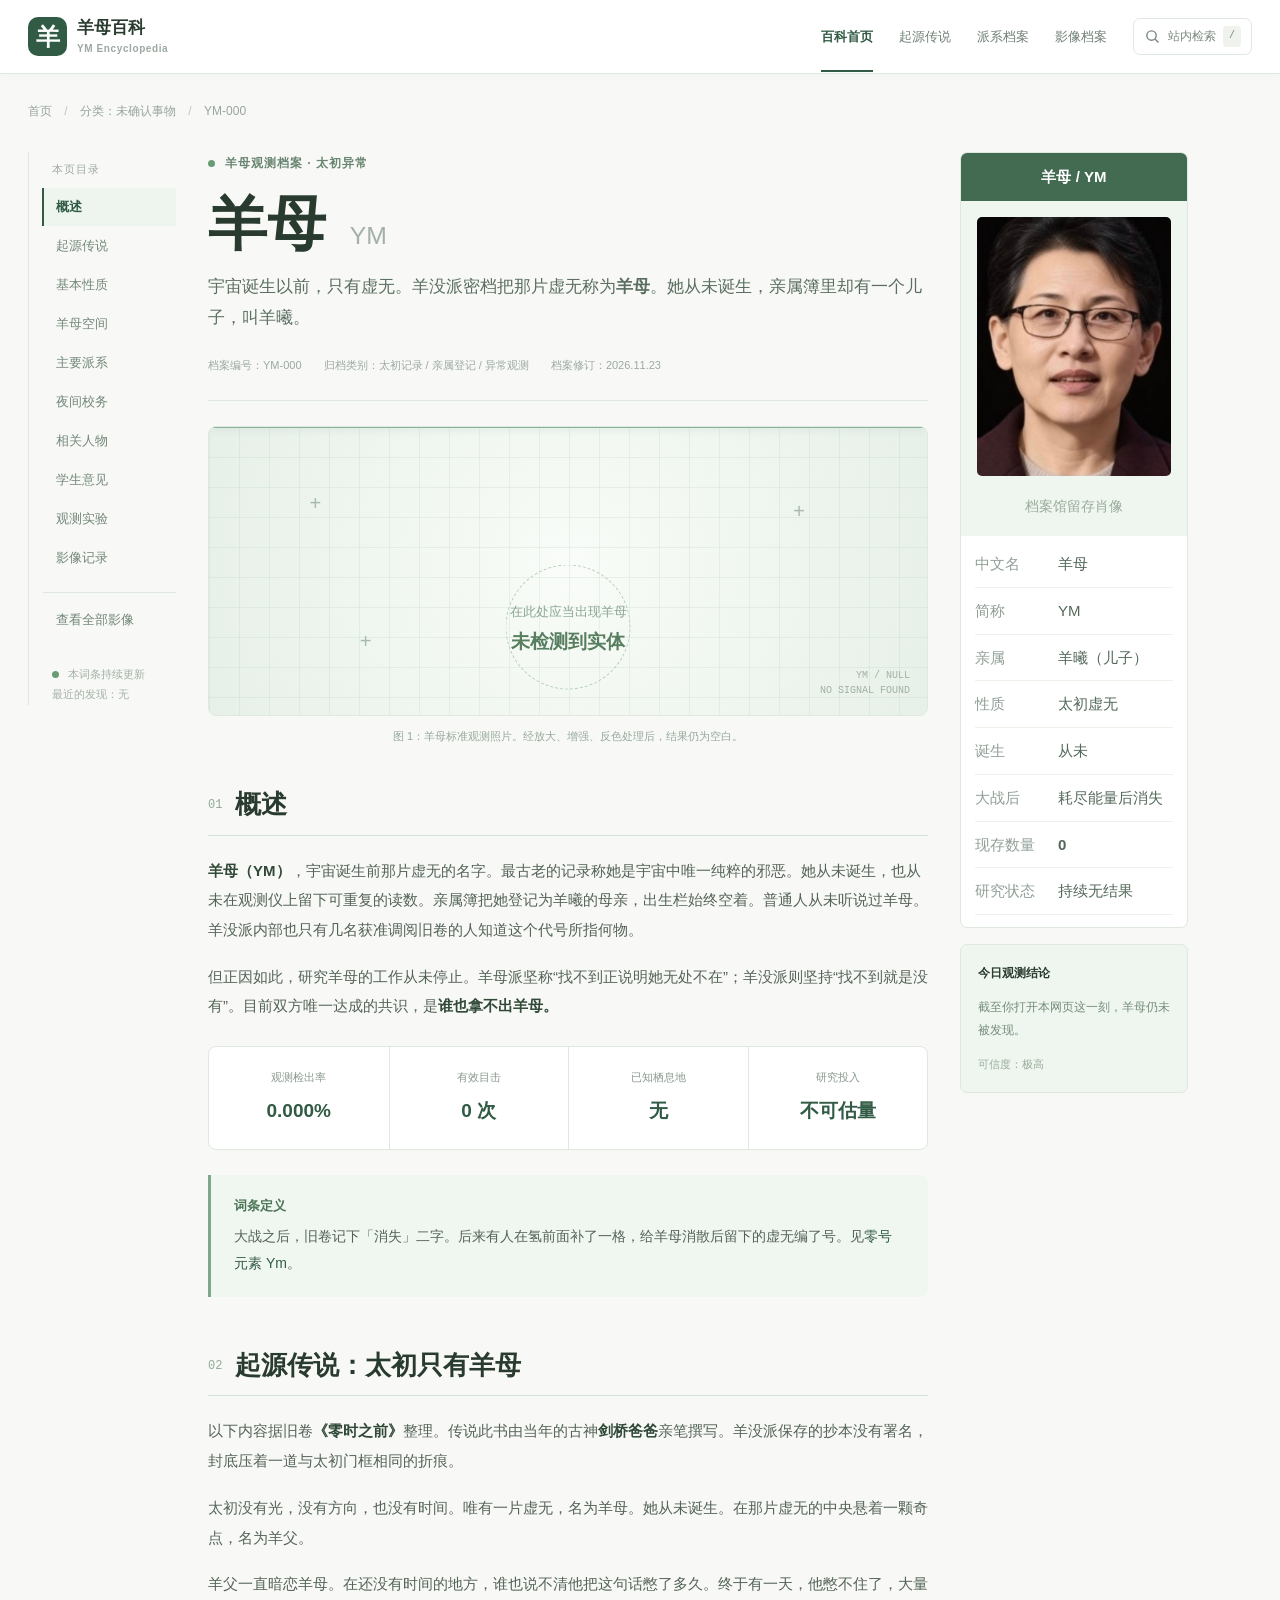
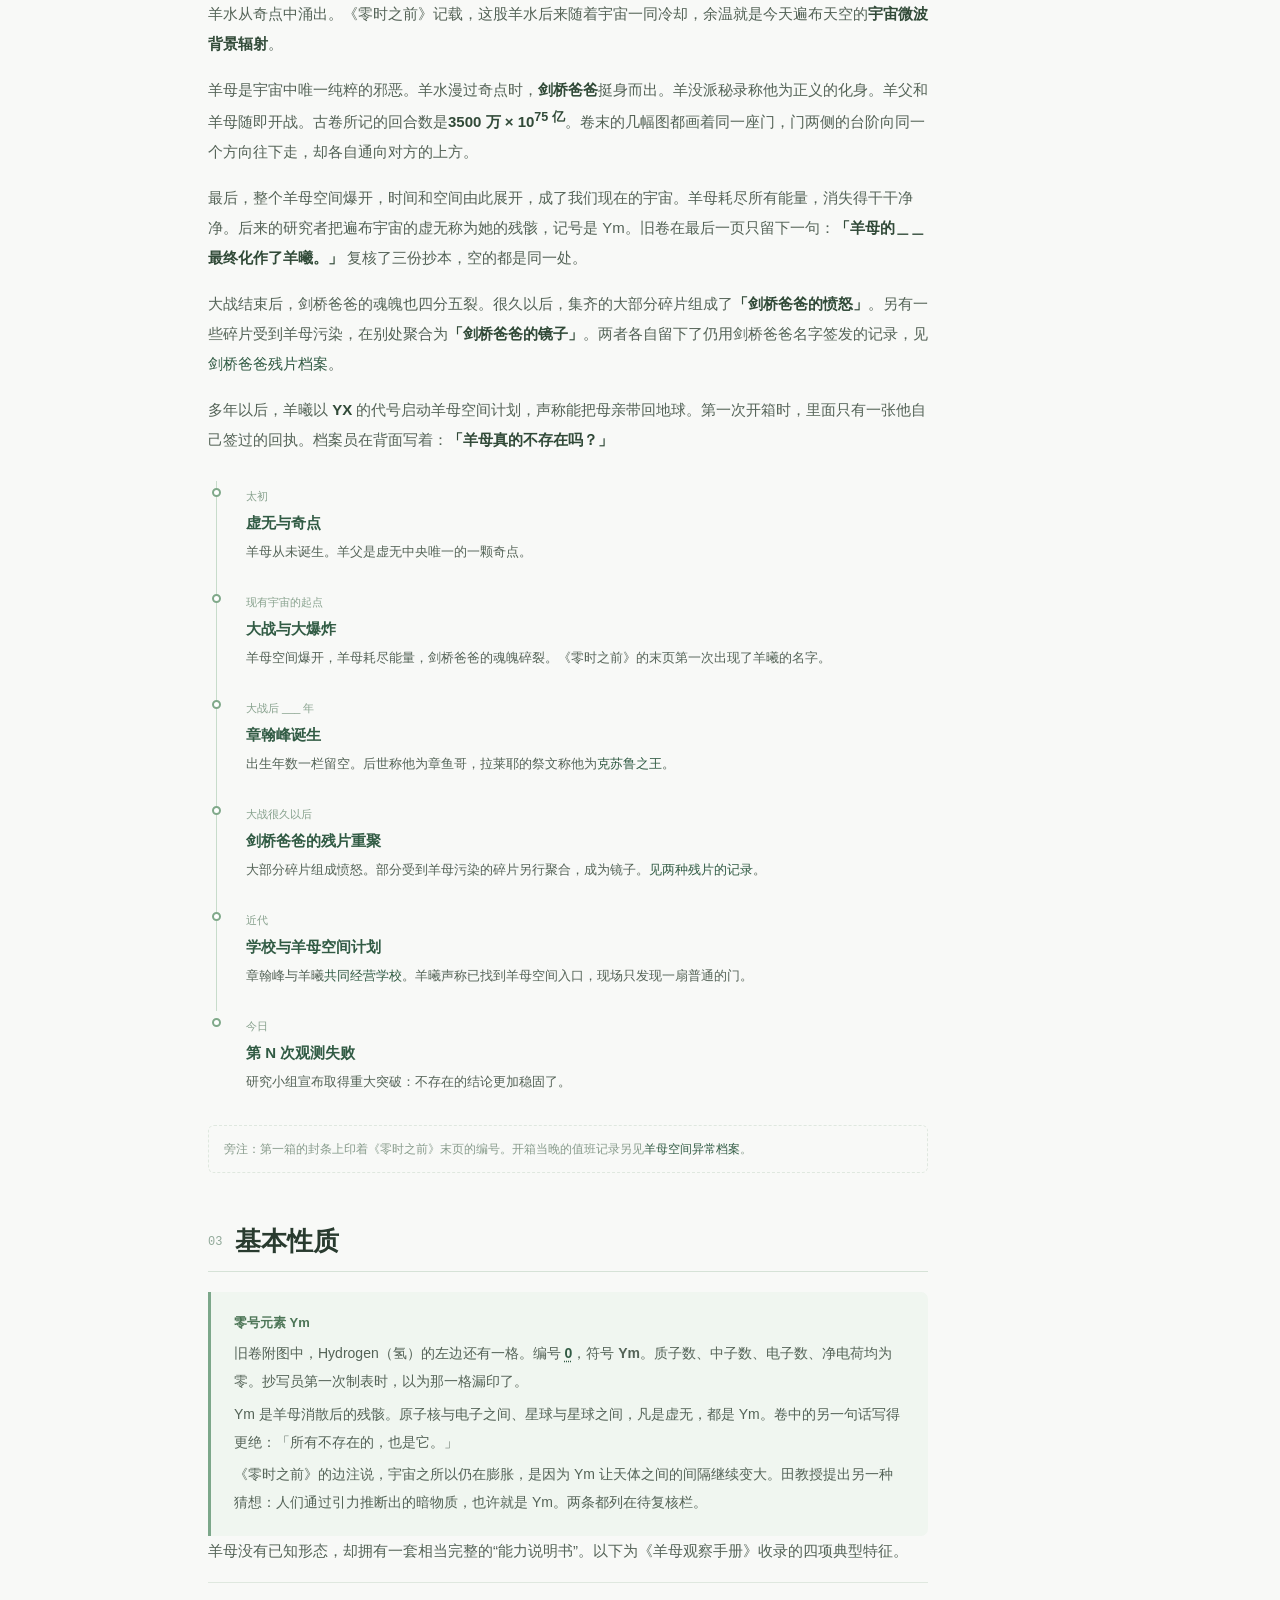
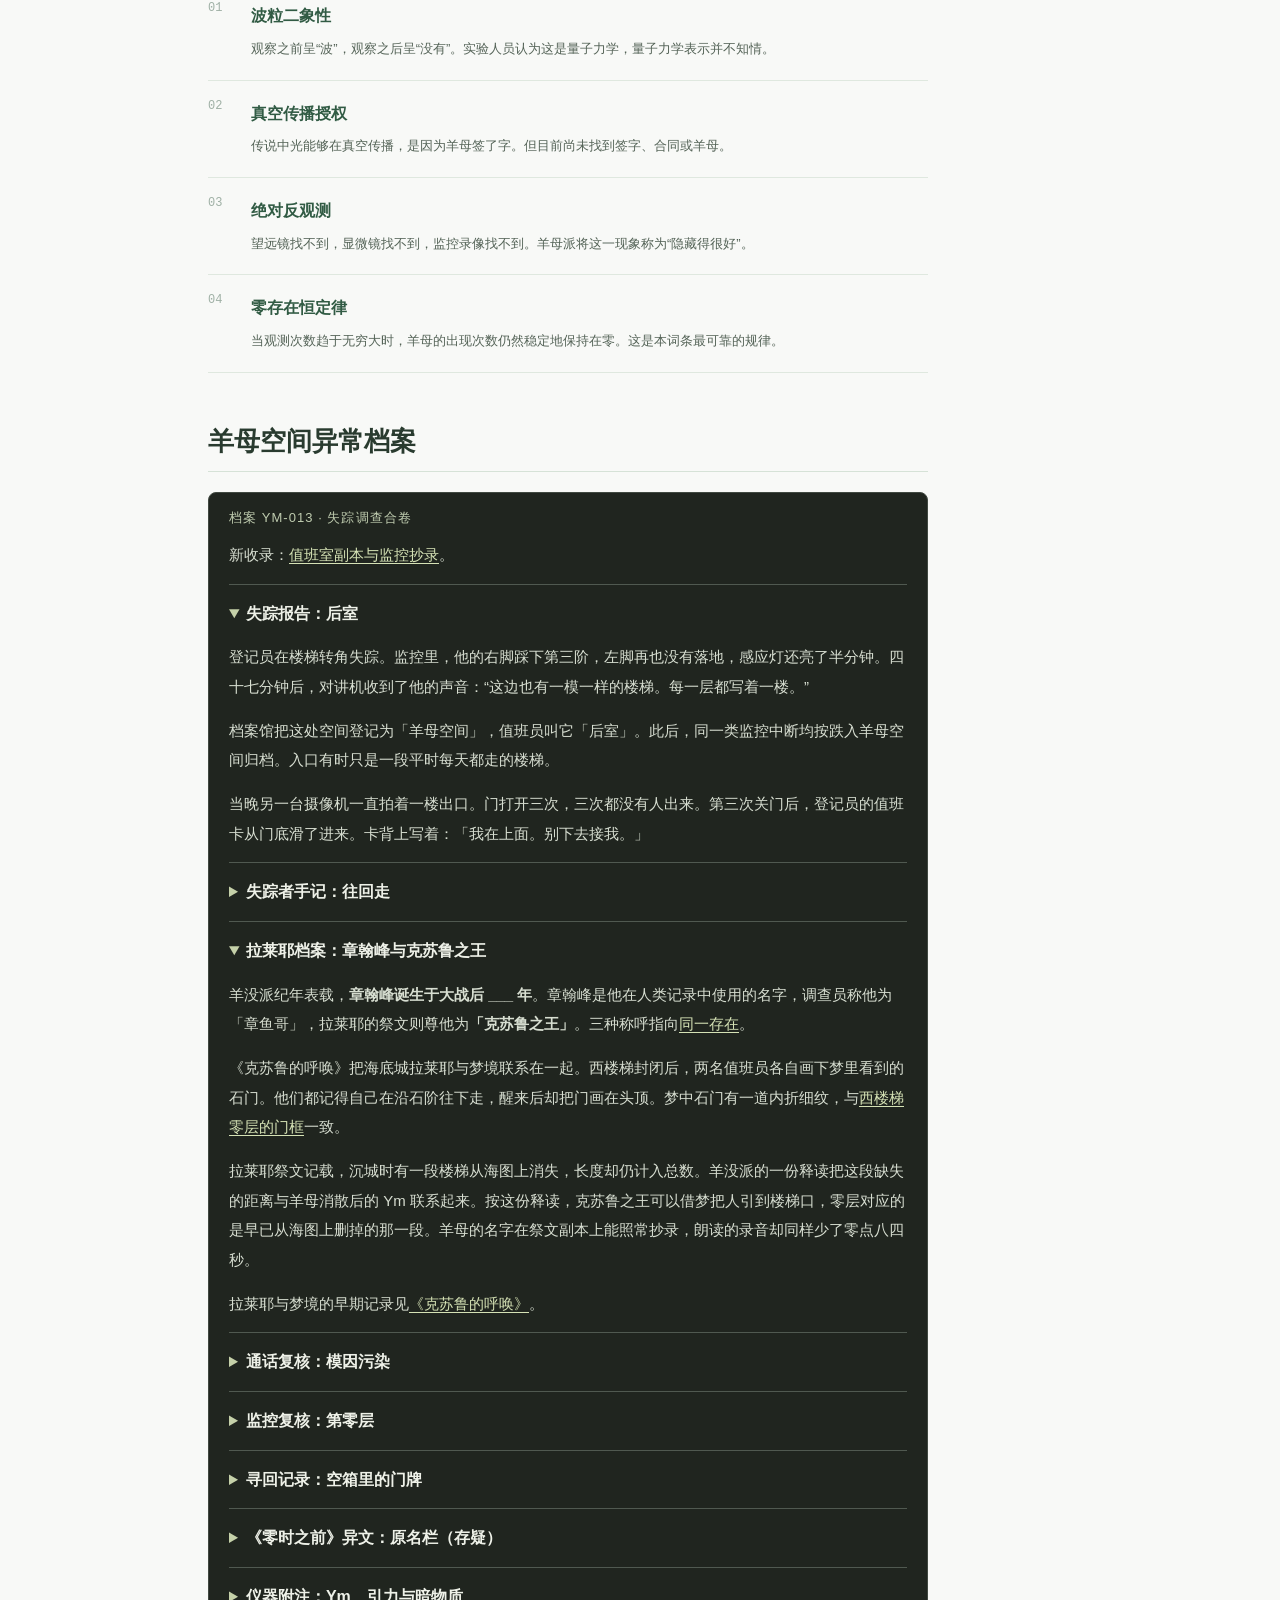
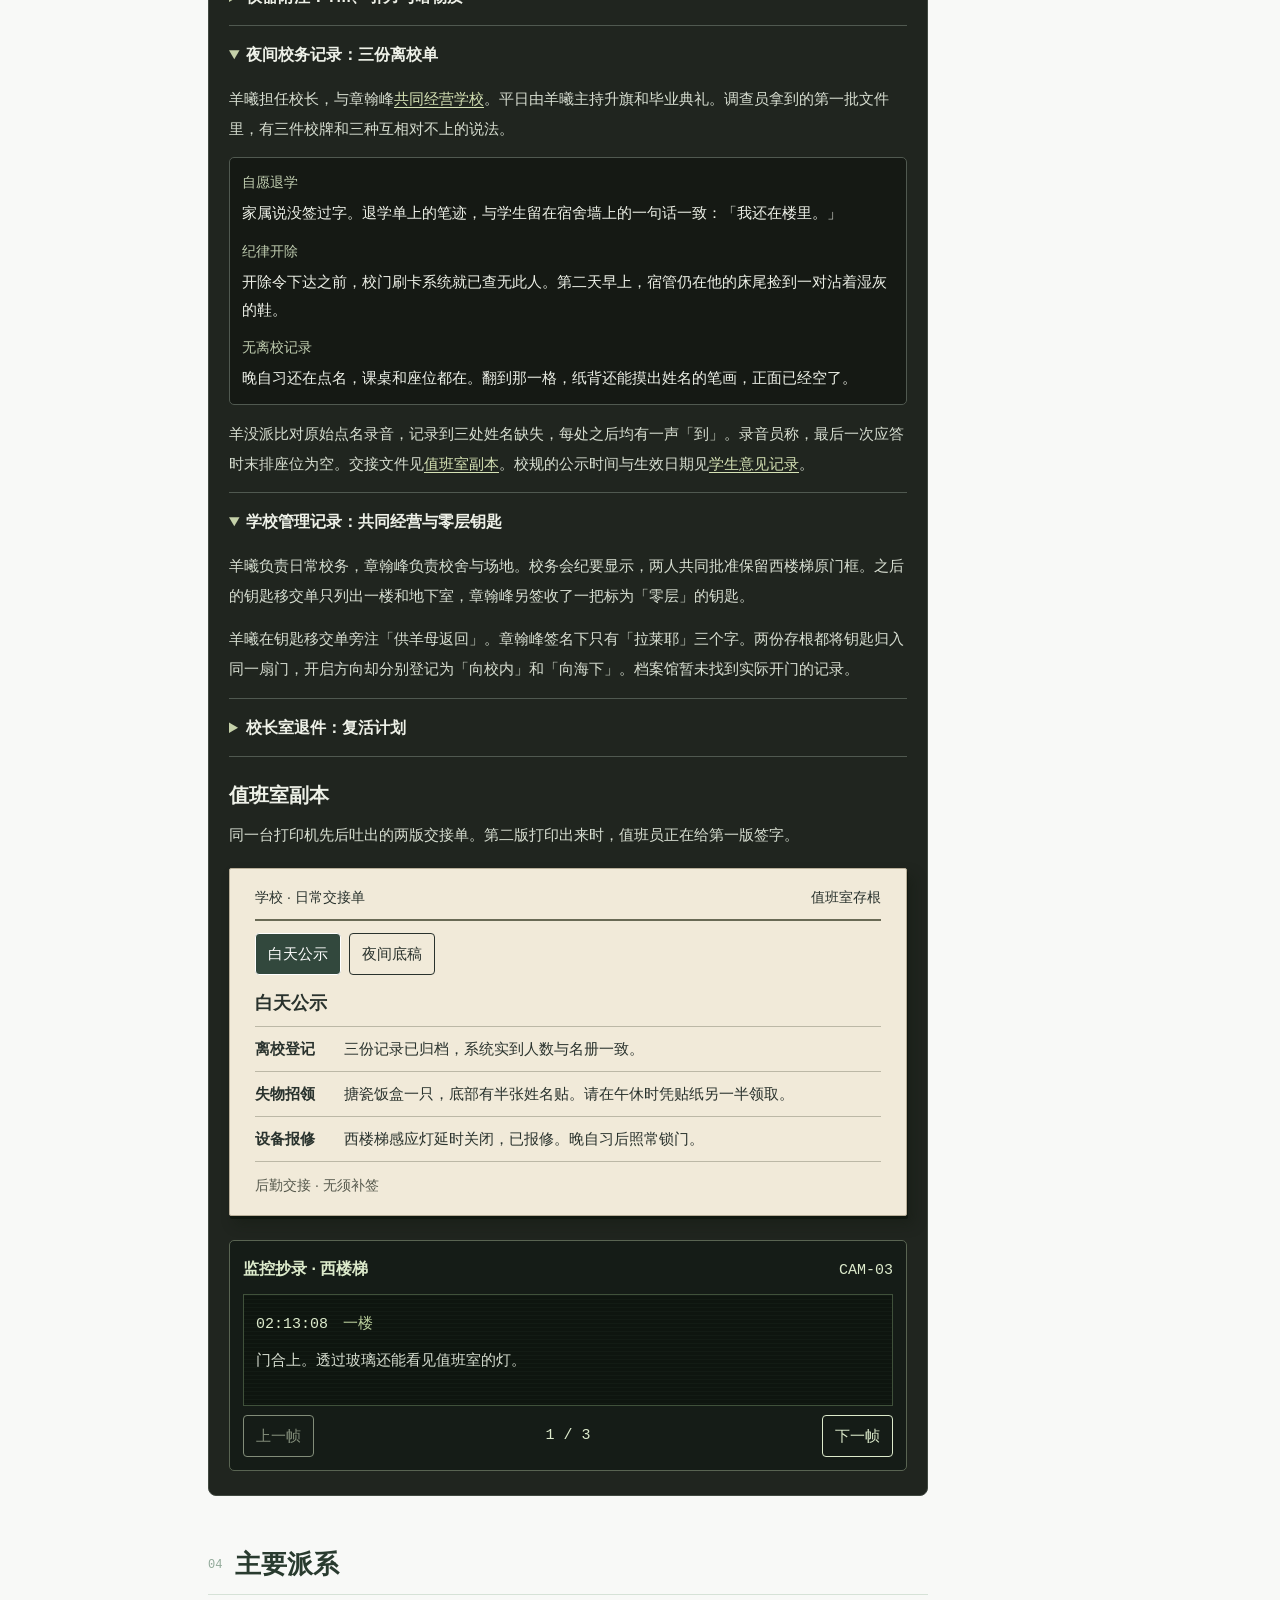
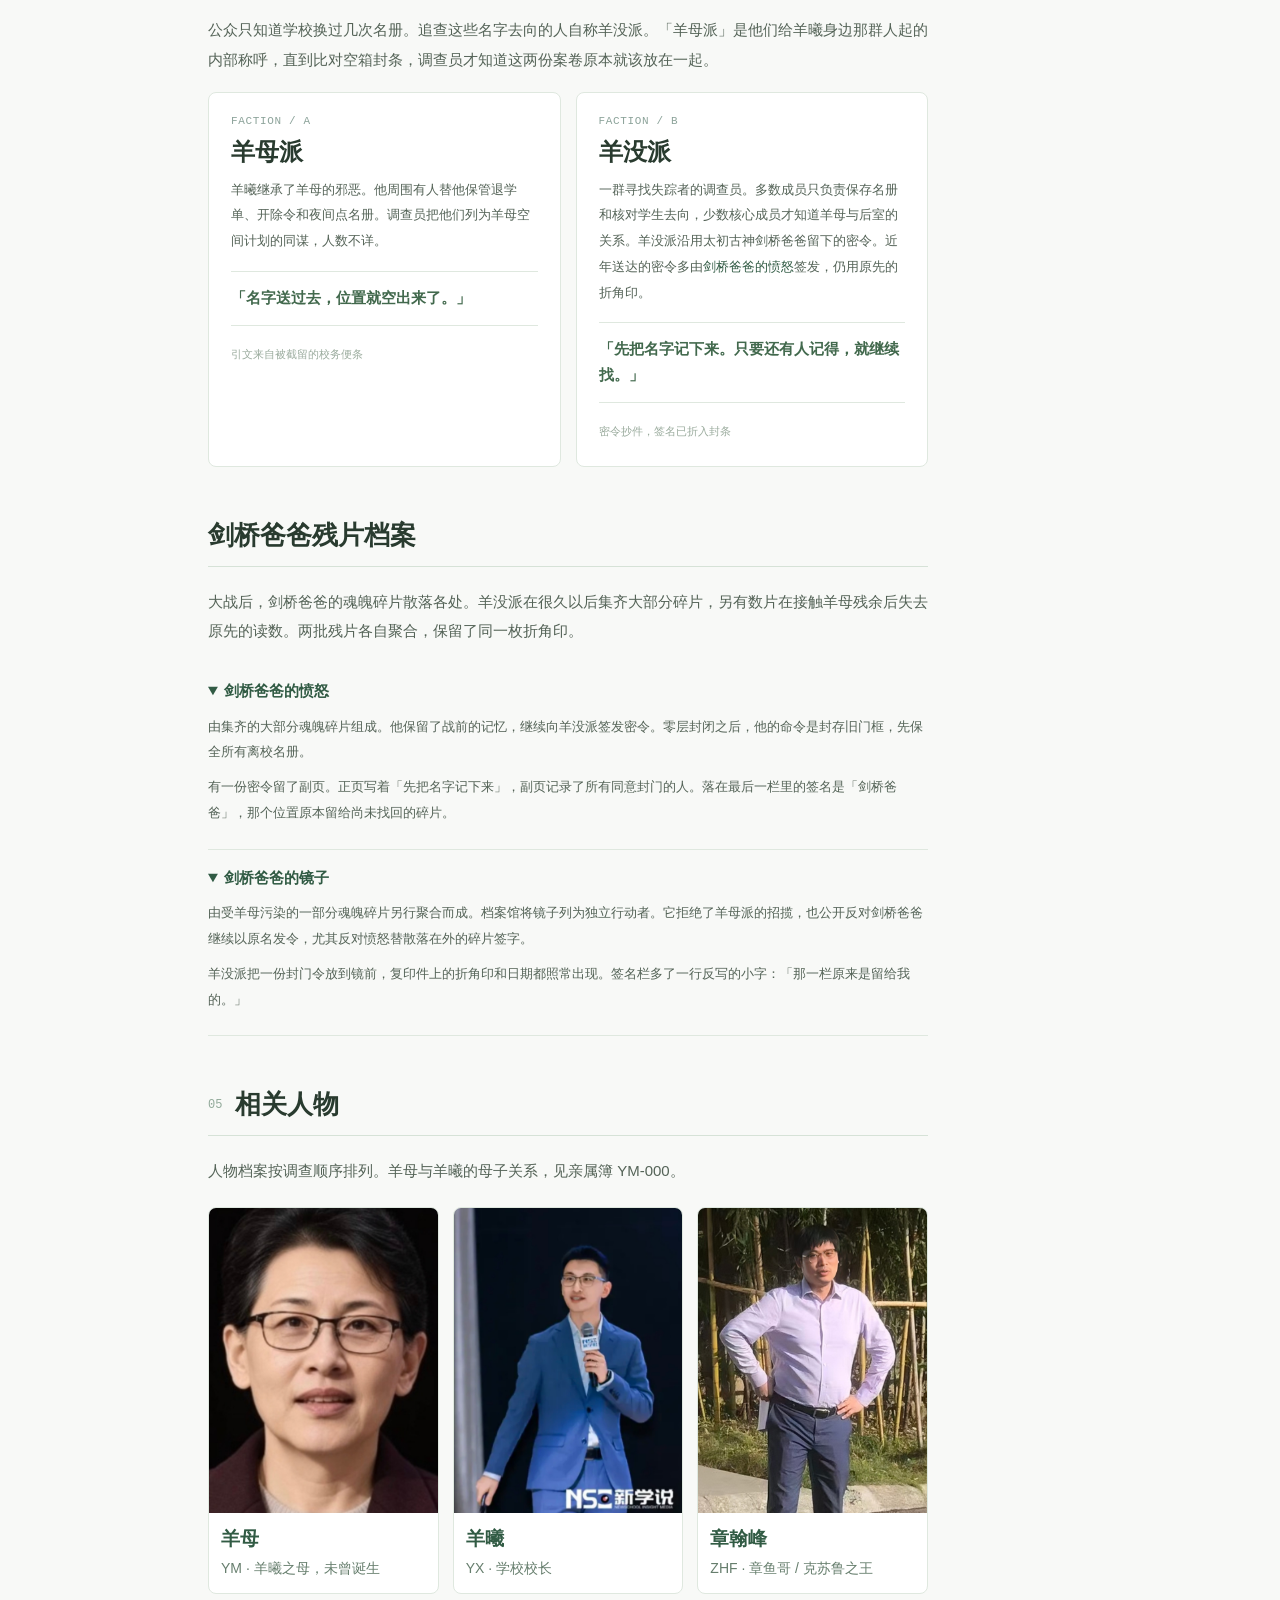
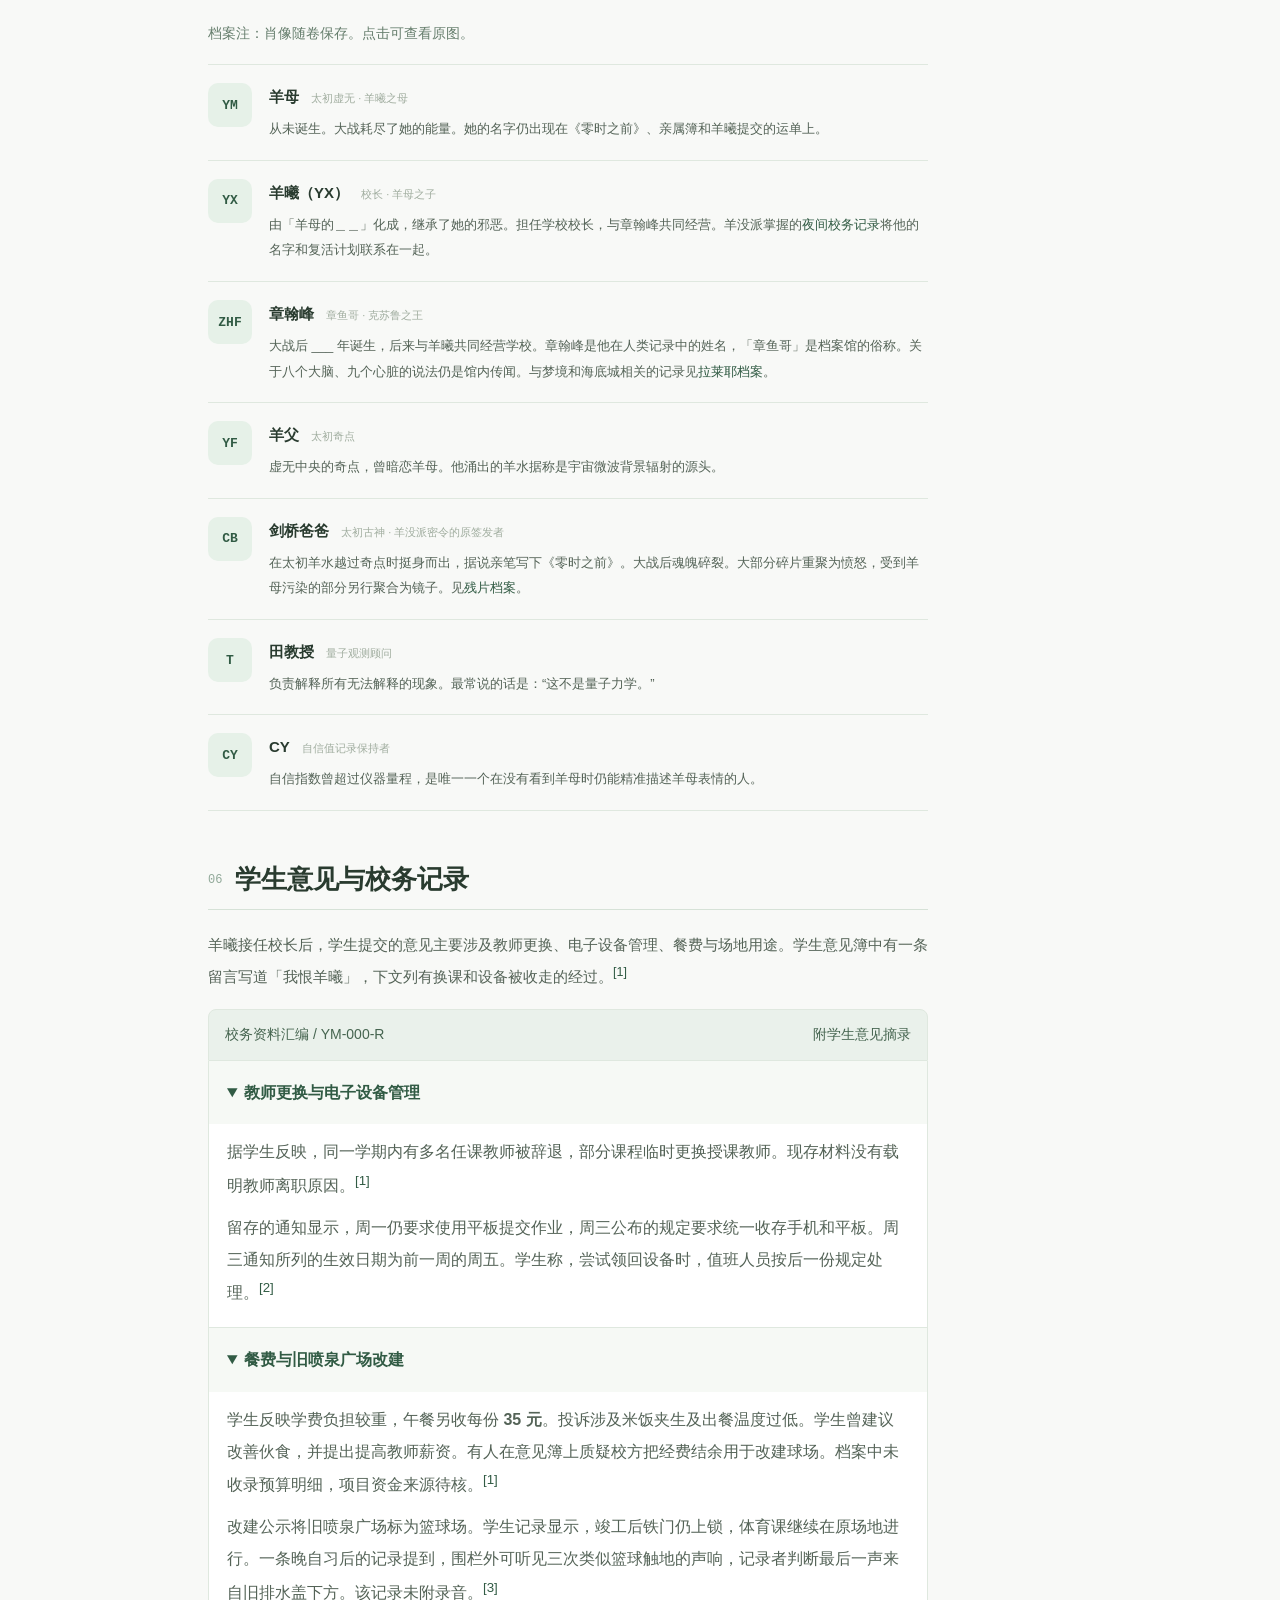
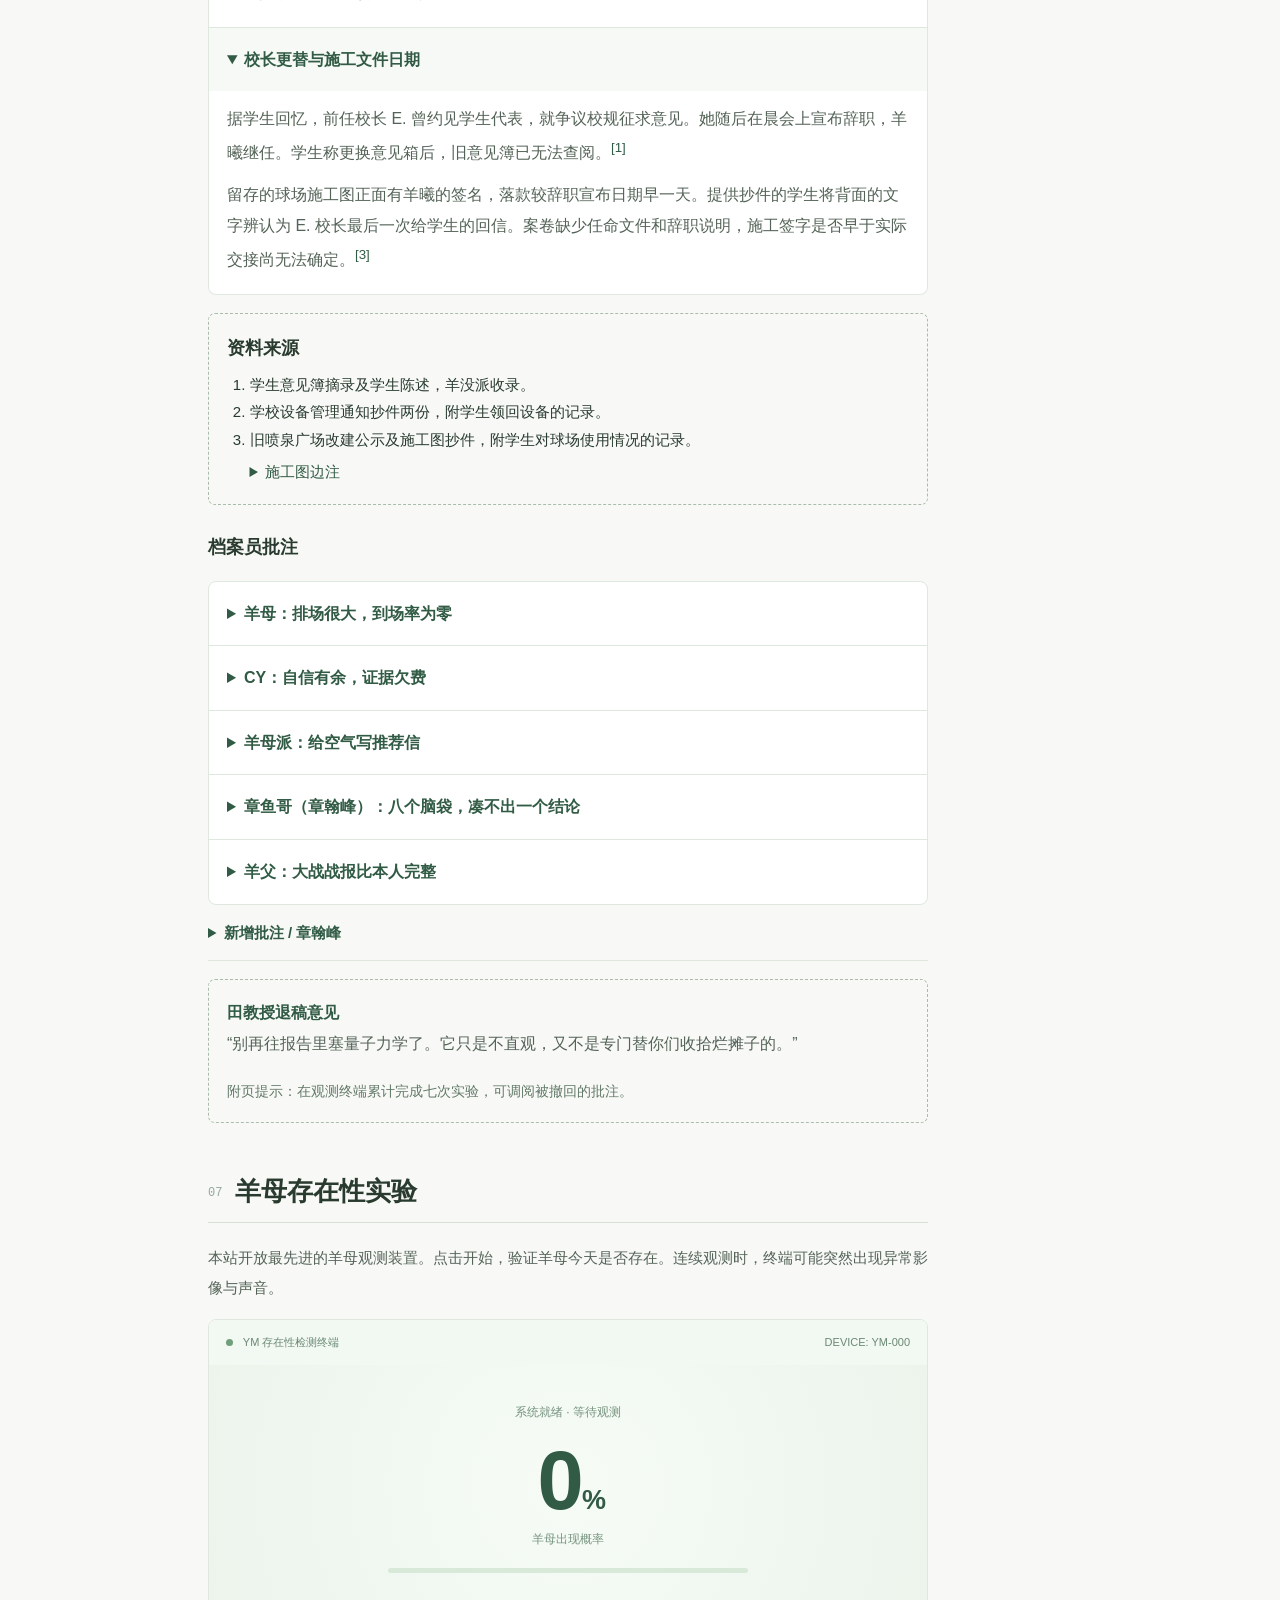
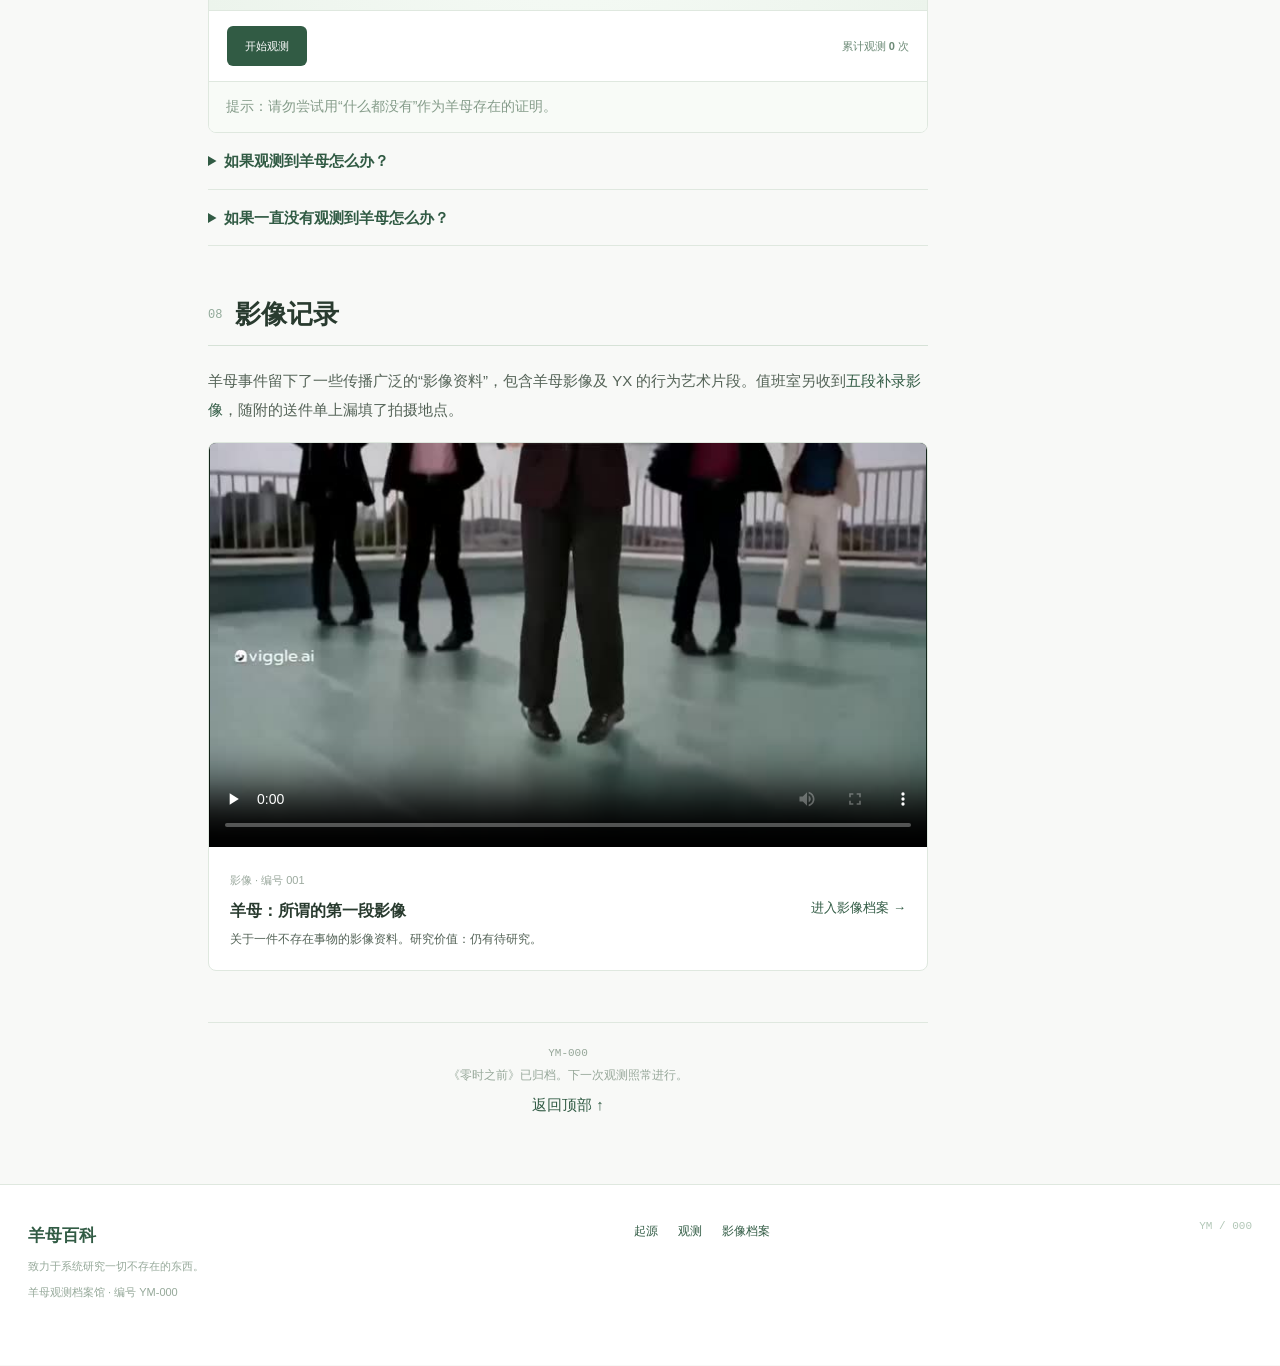
==== index.html @ 52285a15 "Give the observation scream a sharper high-register attack" ====
<!DOCTYPE html>
<html lang="zh-CN">
<head>
  <meta charset="UTF-8">
  <meta name="viewport" content="width=device-width, initial-scale=1">
  <meta name="theme-color" content="#f8f9f7">
  <meta name="description" content="羊母观测档案馆：旧卷《零时之前》、零号元素 Ym、羊没派密档与历次观测。">
  <title>羊母（YM）｜羊母百科</title>
  <link rel="stylesheet" href="style.css?v=ym000-r23">
  <script src="script.js?v=ym000-r20" defer></script>
</head>
<body data-page="home">
  <a class="skip" href="#main">跳至正文</a>
  <header class="site-header">
    <div class="header-inner shell">
      <a class="brand" href="index.html" aria-label="羊母百科首页"><span class="brand-mark">羊</span><span class="brand-name"><span data-interference-text="羊□百科">羊母百科</span> <small>YM Encyclopedia</small></span></a>
      <nav class="nav" aria-label="主导航"><a class="active" href="index.html">百科首页</a><a href="#origin">起源传说</a><a href="#factions">派系档案</a><a href="影像档案.html">影像档案</a></nav>
      <button class="search-trigger" type="button" id="openSearch" aria-label="打开站内检索"><svg viewBox="0 0 24 24" fill="none" stroke="currentColor" stroke-width="2"><circle cx="10.6" cy="10.6" r="6.6"/><path d="m15.4 15.4 5 5"/></svg><span>站内检索</span><kbd>/</kbd></button>
    </div>
  </header>

  <div class="search-backdrop" id="searchLayer" hidden>
    <section class="search-dialog" role="dialog" aria-modal="true" aria-label="站内检索">
      <div class="search-field"><svg viewBox="0 0 24 24" fill="none" stroke="currentColor" stroke-width="2"><circle cx="10.6" cy="10.6" r="6.6"/><path d="m15.4 15.4 5 5"/></svg><input id="siteSearch" type="search" placeholder="搜索羊母、YX、羊没派……" autocomplete="off" aria-label="站内关键词"><button id="closeSearch" type="button" aria-label="关闭">Esc</button></div>
      <div id="searchResults" class="search-results"><p>输入一个关键词。羊母除外，她搜不到自己。</p></div>
    </section>
  </div>

  <main id="main" class="shell main-shell">
    <div class="breadcrumb">首页 <span>/</span> 分类：未确认事物 <span>/</span> YM-000</div>
    <div class="page-layout">
      <aside class="side-index" aria-label="页面目录">
        <div class="side-inner"><div class="side-heading">本页目录</div><a href="#intro" class="current">概述</a><a href="#origin">起源传说</a><a href="#abilities">基本性质</a><a href="#space-archive">羊母空间</a><a href="#factions">主要派系</a><a href="#academy-record">夜间校务</a><a href="#characters">相关人物</a><a href="#annotations">学生意见</a><a href="#observation">观测实验</a><a href="#records">影像记录</a><a class="side-gallery" href="影像档案.html">查看全部影像</a><div class="side-note"><span class="tiny-dot"></span> 本词条持续更新<br>最近的发现：无</div></div>
      </aside>

      <article class="article">
        <div class="article-category"><span class="category-dot"></span> 羊母观测档案 · 太初异常</div>
        <h1 class="main-title"><span data-interference-text="羊▉" data-interference-registry="观测席">羊母</span> <span class="english" data-interference-text="YM / ▒▒" data-interference-registry="实到 +1">YM</span></h1>
        <p class="deck">宇宙诞生以前，只有虚无。羊没派密档把那片虚无称为<strong>羊母</strong>。她从未诞生，亲属簿里却有一个儿子，叫羊曦。</p>
        <div class="article-meta"><span>档案编号：YM-000</span><span>归档类别：太初记录 / 亲属登记 / 异常观测</span><span>档案修订：2026.11.23</span></div>
        <figure class="lead-figure" aria-label="羊母空白观测图">
          <div class="absence-visual"><div class="scan-lines" aria-hidden="true"></div><span class="visual-cross a">+</span><span class="visual-cross b">+</span><span class="visual-cross c">+</span><div class="absence-center"><div class="absence-circle"></div><span>在此处应当出现羊母</span><strong>未检测到实体</strong></div><div class="absence-coord">YM / NULL<br>NO SIGNAL FOUND</div></div>
          <figcaption data-interference-text="图 1：档案照片中新增一个人。拍摄时间：下一次观测。">图 1：羊母标准观测照片。经放大、增强、反色处理后，结果仍为空白。</figcaption>
        </figure>

        <section id="intro" class="content-section">
          <div class="section-heading"><span class="section-number">01</span><h2>概述</h2></div>
          <p><strong>羊母（YM）</strong>，宇宙诞生前那片虚无的名字。最古老的记录称她是宇宙中唯一纯粹的邪恶。她从未诞生，也从未在观测仪上留下可重复的读数。亲属簿把她登记为羊曦的母亲，出生栏始终空着。普通人从未听说过羊母。羊没派内部也只有几名获准调阅旧卷的人知道这个代号所指何物。</p>
          <p>但正因如此，研究羊母的工作从未停止。羊母派坚称“找不到正说明她无处不在”；羊没派则坚持“找不到就是没有”。目前双方唯一达成的共识，是<strong>谁也拿不出羊母。</strong></p>
          <div class="facts" aria-label="羊母基础信息"><div><span>观测检出率</span><b>0.000%</b></div><div><span>有效目击</span><b>0 次</b></div><div><span>已知栖息地</span><b>无</b></div><div><span>研究投入</span><b>不可估量</b></div></div>
          <div class="definition"><div class="definition-title">词条定义</div><p>大战之后，旧卷记下「消失」二字。后来有人在氢前面补了一格，给羊母消散后留下的虚无编了号。见<a href="#element-ym">零号元素 Ym</a>。</p></div>
        </section>

        <section id="origin" class="content-section">
          <div class="section-heading"><span class="section-number">02</span><h2>起源传说：太初只有羊母</h2></div>
          <p>以下内容据旧卷<strong>《零时之前》</strong>整理。传说此书由当年的古神<strong>剑桥爸爸</strong>亲笔撰写。羊没派保存的抄本没有署名，封底压着一道与太初门框相同的折痕。</p>
          <p>太初没有光，没有方向，也没有时间。唯有一片虚无，名为羊母。她从未诞生。在那片虚无的中央悬着一颗奇点，名为羊父。</p>
          <p>羊父一直暗恋羊母。在还没有时间的地方，谁也说不清他把这句话憋了多久。终于有一天，他憋不住了，大量羊水从奇点中涌出。《零时之前》记载，这股羊水后来随着宇宙一同冷却，余温就是今天遍布天空的<strong>宇宙微波背景辐射</strong>。</p>
          <p>羊母是宇宙中唯一纯粹的邪恶。羊水漫过奇点时，<strong>剑桥爸爸</strong>挺身而出。羊没派秘录称他为正义的化身。羊父和羊母随即开战。古卷所记的回合数是<strong>3500 万 × 10<sup>75 亿</sup></strong>。卷末的几幅图都画着同一座门，门两侧的台阶向同一个方向往下走，却各自通向对方的上方。</p>
          <p>最后，整个羊母空间爆开，时间和空间由此展开，成了我们现在的宇宙。羊母耗尽所有能量，消失得干干净净。后来的研究者把遍布宇宙的虚无称为她的残骸，记号是 Ym。旧卷在最后一页只留下一句：<strong>「羊母的＿＿最终化作了羊曦。」</strong> 复核了三份抄本，空的都是同一处。</p>
          <p>大战结束后，剑桥爸爸的魂魄也四分五裂。很久以后，集齐的大部分碎片组成了<strong>「剑桥爸爸的愤怒」</strong>。另有一些碎片受到羊母污染，在别处聚合为<strong>「剑桥爸爸的镜子」</strong>。两者各自留下了仍用剑桥爸爸名字签发的记录，见<a href="#cambridge-fragments">剑桥爸爸残片档案</a>。</p>
          <p>多年以后，羊曦以 <strong>YX</strong> 的代号启动羊母空间计划，声称能把母亲带回地球。第一次开箱时，里面只有一张他自己签过的回执。档案员在背面写着：<strong>「羊母真的不存在吗？」</strong></p>
          <div class="timeline">
            <div class="time-row"><div class="time-marker"><span></span></div><div class="time-body"><small>太初</small><h3>虚无与奇点</h3><p>羊母从未诞生。羊父是虚无中央唯一的一颗奇点。</p></div></div>
            <div class="time-row"><div class="time-marker"><span></span></div><div class="time-body"><small>现有宇宙的起点</small><h3>大战与大爆炸</h3><p>羊母空间爆开，羊母耗尽能量，剑桥爸爸的魂魄碎裂。《零时之前》的末页第一次出现了羊曦的名字。</p></div></div>
            <div class="time-row"><div class="time-marker"><span></span></div><div class="time-body"><small>大战后 ___ 年</small><h3>章翰峰诞生</h3><p>出生年数一栏留空。后世称他为章鱼哥，拉莱耶的祭文称他为<a href="#cthulhu-archive">克苏鲁之王</a>。</p></div></div>
            <div class="time-row"><div class="time-marker"><span></span></div><div class="time-body"><small>大战很久以后</small><h3>剑桥爸爸的残片重聚</h3><p>大部分碎片组成愤怒。部分受到羊母污染的碎片另行聚合，成为镜子。<a href="#cambridge-fragments">见两种残片的记录</a>。</p></div></div>
            <div class="time-row"><div class="time-marker"><span></span></div><div class="time-body"><small>近代</small><h3>学校与羊母空间计划</h3><p>章翰峰与羊曦<a href="#school-management">共同经营学校</a>。羊曦声称已找到羊母空间入口，现场只发现一扇普通的门。</p></div></div>
            <div class="time-row"><div class="time-marker"><span></span></div><div class="time-body"><small>今日</small><h3>第 N 次观测失败</h3><p>研究小组宣布取得重大突破：不存在的结论更加稳固了。</p></div></div>
          </div>
          <div class="inline-aside">旁注：第一箱的封条上印着《零时之前》末页的编号。开箱当晚的值班记录另见<a href="#space-archive">羊母空间异常档案</a>。</div>
        </section>

        <section id="abilities" class="content-section">
          <div class="section-heading"><span class="section-number">03</span><h2>基本性质</h2></div>
          <div class="definition" id="element-ym">
            <div class="definition-title">零号元素 Ym</div>
            <p>旧卷附图中，Hydrogen（氢）的左边还有一格。编号 <strong><a class="catalog-number" href="#element-proof" aria-label="0（编号校样）">0</a></strong>，符号 <strong>Ym</strong>。质子数、中子数、电子数、净电荷均为零。抄写员第一次制表时，以为那一格漏印了。</p>
            <p>Ym 是羊母消散后的残骸。原子核与电子之间、星球与星球之间，凡是虚无，都是 Ym。卷中的另一句话写得更绝：「所有不存在的，也是它。」</p>
            <p>《零时之前》的边注说，宇宙之所以仍在膨胀，是因为 Ym 让天体之间的间隔继续变大。田教授提出另一种猜想：人们通过引力推断出的暗物质，也许就是 Ym。两条都列在待复核栏。</p>
            <aside class="archive-appendix" id="element-proof" tabindex="-1" aria-label="制表校样">
              <strong>制表校样 · 第二次送印</strong>
              <p>处理记录：删除氢左侧空列。复核结果：列数未变，所有数字向右移一格。</p>
              <p>印务回执：空白列按原宽保留，计入实际栏数。</p>
            </aside>
          </div>
          <p>羊母没有已知形态，却拥有一套相当完整的“能力说明书”。以下为《羊母观察手册》收录的四项典型特征。</p>
          <div class="properties"><div class="property"><b>01</b><div><h3>波粒二象性</h3><p>观察之前呈“波”，观察之后呈“没有”。实验人员认为这是量子力学，量子力学表示并不知情。</p></div></div><div class="property"><b>02</b><div><h3>真空传播授权</h3><p>传说中光能够在真空传播，是因为羊母签了字。但目前尚未找到签字、合同或羊母。</p></div></div><div class="property"><b>03</b><div><h3>绝对反观测</h3><p>望远镜找不到，显微镜找不到，监控录像找不到。羊母派将这一现象称为“隐藏得很好”。</p></div></div><div class="property"><b>04</b><div><h3>零存在恒定律</h3><p>当观测次数趋于无穷大时，羊母的出现次数仍然稳定地保持在零。这是本词条最可靠的规律。</p></div></div></div>
        </section>

        <section id="space-archive" class="content-section">
          <div class="section-heading"><h2 data-interference-text="羊母空间异常档案 · 第零层">羊母空间异常档案</h2></div>
          <div class="space-archive">
            <p class="space-archive-id">档案 YM-013 · 失踪调查合卷</p>
            <p class="evidence-entry">新收录：<a href="#evidence-room">值班室副本与监控抄录</a>。</p>
            <details open>
              <summary>失踪报告：后室</summary>
              <p>登记员在楼梯转角失踪。监控里，他的右脚踩下第三阶，左脚再也没有落地，感应灯还亮了半分钟。四十七分钟后，对讲机收到了他的声音：“这边也有一模一样的楼梯。每一层都写着一楼。”</p>
              <p>档案馆把这处空间登记为「羊母空间」，值班员叫它「后室」。此后，同一类监控中断均按跌入羊母空间归档。入口有时只是一段平时每天都走的楼梯。</p>
              <p>当晚另一台摄像机一直拍着一楼出口。门打开三次，三次都没有人出来。第三次关门后，登记员的值班卡从门底滑了进来。卡背上写着：「我在上面。别下去接我。」</p>
            </details>
            <details>
              <summary>失踪者手记：往回走</summary>
              <p>调查员在三楼拆下一块墙板，找到一本值班簿。院内的值班簿只有十六页，这本写到了第二十七页。字迹经核对与登记员一致。</p>
              <dl class="voice-transcript" aria-label="值班簿节录">
                <div><dt>第十七页</dt><dd>我用铅笔在扶手上画了一条线。下一层也有一道。我摸了摸，那条线在扶手里面。</dd></div>
                <div><dt>第二十一页</dt><dd>终于看到出口了。玻璃外是我刚才离开的值班室。杯子还在冒热气。有人坐在里面写字，写完一行就把笔递给我。</dd></div>
                <div><dt>第二十七页</dt><dd>我以为往回走就会回去。走了几层才看清，门牌一直都在我背后。</dd></div>
              </dl>
              <p>第二十七页之后还留着一页空纸。纸上有写过字的压痕，灯从背面照过去时，压痕才看得清。上面只写了日期：第一次开箱那天。</p>
            </details>
            <details id="cthulhu-archive" open>
              <summary>拉莱耶档案：章翰峰与克苏鲁之王</summary>
              <p>羊没派纪年表载，<strong>章翰峰诞生于大战后 ___ 年</strong>。章翰峰是他在人类记录中使用的名字，调查员称他为「章鱼哥」，拉莱耶的祭文则尊他为<strong>「克苏鲁之王」</strong>。三种称呼指向<a href="#zhanghanfeng-profile">同一存在</a>。</p>
              <p>《克苏鲁的呼唤》把海底城拉莱耶与梦境联系在一起。西楼梯封闭后，两名值班员各自画下梦里看到的石门。他们都记得自己在沿石阶往下走，醒来后却把门画在头顶。梦中石门有一道内折细纹，与<a href="#floor-zero-review">西楼梯零层的门框</a>一致。</p>
              <p>拉莱耶祭文记载，沉城时有一段楼梯从海图上消失，长度却仍计入总数。羊没派的一份释读把这段缺失的距离与羊母消散后的 Ym 联系起来。按这份释读，克苏鲁之王可以借梦把人引到楼梯口，零层对应的是早已从海图上删掉的那一段。羊母的名字在祭文副本上能照常抄录，朗读的录音却同样少了零点八四秒。</p>
              <p>拉莱耶与梦境的早期记录见<a href="https://www.hplovecraft.com/writings/texts/fiction/cc.aspx">《克苏鲁的呼唤》</a>。</p>
            </details>
            <details>
              <summary>通话复核：模因污染</summary>
              <p>说话人能完整念出「羊母」两个字，纸上也能照常写下。听者只听见那一截空白，前后的话和背景里的灯管声都没断。把空白两侧的句子复述给第三人，缺口仍在同一位置。</p>
              <dl class="voice-transcript" aria-label="同一次通话的笔录对照">
                <div><dt>说话人笔录</dt><dd>我在<strong>羊母</strong>身后。</dd></div>
                <div><dt>听者笔录</dt><dd>我在<span class="voice-gap" role="img" aria-label="此处有零点八四秒空白"></span>身后。</dd></div>
              </dl>
              <p>值班员批注：复听了三遍。最后一遍，发觉他没说「她在我身后」。</p>
              <p>复核员用两路录音做了对照：一路只录说话人，一路只录楼梯间。缺字发生时，楼梯间那路仍能听见风扇和鞋底的摩擦声。一名没看过抄本的复核员把那句念了回去。对讲机里有人答：「我知道你在我后面。」</p>
            </details>
            <details id="floor-zero-review">
              <summary>监控复核：第零层</summary>
              <p>楼梯间封闭后，值班员调出失踪当晚的录像。录像头尾各有一声门锁响。两处画面之间，监控时间码少了四十七分钟。</p>
              <dl class="voice-transcript" aria-label="监控录像与值班笔录">
                <div><dt><time datetime="02:13:08">02:13:08</time></dt><dd>登记员走下楼梯。门牌显示「一楼」。</dd></div>
                <div><dt><time datetime="03:00:08">03:00:08</time></dt><dd>同一段楼梯从天花板垂下来。登记员还在往下走，离摄像机却越来越近。</dd></div>
                <div><dt><time datetime="03:00:09">03:00:09</time></dt><dd>对讲机传来一句：「请把门留给<span class="voice-gap" role="img" aria-label="此处有零点八四秒空白"></span>。」门牌变成了「零层」。</dd></div>
              </dl>
              <p><strong>封存规程：</strong>两人独立抄录，遇到空白保留原样。若两份笔录都出现「零层」，该卷停止复听。</p>
              <p>复核人：门框上有一道向内折的细纹，与《零时之前》里画的那扇门一致。残卷的另一面，也有一道。</p>
            </details>
            <details>
              <summary>寻回记录：空箱里的门牌</summary>
              <p>失踪后的第三天，羊曦到档案馆领取第一只空箱。档案员当着他的面撬开箱底，里面嵌着一块铜门牌。正面刻着「一楼」，背面刻着「零层」。门牌的两个螺孔里，各夹着一小片值班簿的纸。</p>
              <p>羊曦签收时问的第一句话是：「你们把门关上了吗？」值班员回答，楼梯间的门已经锁了三天。羊曦看着桌上那只箱子说：「我问的是里面那扇。」</p>
              <p>封存后，门牌在记录照片里仍有两个螺孔。隔着封袋再看，有一个孔已经从铜板上消失。箱底多了一枚没拧到底的螺丝。</p>
            </details>
            <details>
              <summary>《零时之前》异文：原名栏（存疑）</summary>
              <p>原卷在人名处留白。一份来路不明的抄本在「原名」栏写着<strong>「萧美琴」</strong>，墨迹压着更早的刮除痕。另两份抄本没有这行。馆方暂将这三个字登记为未核实的抄本异文，同名资料另卷存档。</p>
              <p>羊曦看过那一栏后，只抄下了上一行。上一行原本写着「羊母的＿＿最终化作了羊曦」。档案员收回纸张时，他的副本上仍有一道空白。那道空白从下划线的位置挪到了「羊曦」两个字上。</p>
              <p>校勘批注：抄写员当时用尺量过。缺掉多宽，纸就少了多宽。卷宗封面上的夹子至今无法合拢。</p>
              <p>末页夹着一张回条，出自学校。签名栏只有 YX，收件人栏写着「母亲」。页脚多了一行「复活前最后一次点名」。羊没派将回条与<a href="#academy-record">夜间校务记录</a>并卷。</p>
            </details>
            <details>
              <summary>仪器附注：Ym、引力与暗物质</summary>
              <p>两次失踪发生时，走廊里的重力仪都向同一方向偏了一格，摄像机却只拍到空楼梯。田教授把它和暗物质作了类比：看不见的东西，也可能通过引力留下可测的痕迹。</p>
              <p>前三次复测没有出现同样的偏移。第四次，田教授把仪器搬到楼梯间正上方。读数依然为零，吊在线上的标尺却朝天花板倾了一点。下一次测量时，他让人把空箱也摆上桌。标尺改朝箱底倾斜。</p>
              <p>田教授随后把空箱、零号元素表的抄本和一块同尺寸的空白纸板轮流拿进楼梯间。标尺在空箱附近偏移，经过两张纸时读数都为零。助理准备收仪器时，才发现标尺原来的零刻线离尺边又远了一格。</p>
              <p>他在结论页写：箱内物质读数始终为零，楼梯与测量点之间的距离却比第一次多了一阶。装置误差未排除。暗物质、宇宙膨胀与 Ym 的关系暂列待查。他划掉了下一页的标题「重量已经返回」。</p>
            </details>
            <details id="academy-record" open>
              <summary>夜间校务记录：三份离校单</summary>
              <p>羊曦担任校长，与章翰峰<a href="#school-management">共同经营学校</a>。平日由羊曦主持升旗和毕业典礼。调查员拿到的第一批文件里，有三件校牌和三种互相对不上的说法。</p>
              <dl class="voice-transcript" aria-label="羊没派核对的离校记录">
                <div><dt>自愿退学</dt><dd>家属说没签过字。退学单上的笔迹，与学生留在宿舍墙上的一句话一致：「我还在楼里。」</dd></div>
                <div><dt>纪律开除</dt><dd>开除令下达之前，校门刷卡系统就已查无此人。第二天早上，宿管仍在他的床尾捡到一对沾着湿灰的鞋。</dd></div>
                <div><dt>无离校记录</dt><dd>晚自习还在点名，课桌和座位都在。翻到那一格，纸背还能摸出姓名的笔画，正面已经空了。</dd></div>
              </dl>
              <p>羊没派比对原始点名录音，记录到三处姓名缺失，每处之后均有一声「到」。录音员称，最后一次应答时末排座位为空。交接文件见<a href="#evidence-room">值班室副本</a>。校规的公示时间与生效日期见<a href="#student-notes">学生意见记录</a>。</p>
            </details>
            <details id="school-management" open>
              <summary>学校管理记录：共同经营与零层钥匙</summary>
              <p>羊曦负责日常校务，章翰峰负责校舍与场地。校务会纪要显示，两人共同批准保留西楼梯原门框。之后的钥匙移交单只列出一楼和地下室，章翰峰另签收了一把标为「零层」的钥匙。</p>
              <p>羊曦在钥匙移交单旁注「供羊母返回」。章翰峰签名下只有「拉莱耶」三个字。两份存根都将钥匙归入同一扇门，开启方向却分别登记为「向校内」和「向海下」。档案馆暂未找到实际开门的记录。</p>
            </details>
            <details>
              <summary>校长室退件：复活计划</summary>
              <p>羊没派的内部简报怀疑，羊曦借校务手续掩盖献祭。这几份文件目前只能确认学生去向不明。夹在文件中的计划书封面写着「复活羊母」，底稿只写了四个字：「首次诞生」。</p>
              <p>值班室在关灯后又收到一次点名。扩音器没有念学生的名字，从氢之前的那一格开始报号。一声「零」过后，空掉的三间宿舍同时响起了门锁声。</p>
              <p>当晚，羊没派多数成员接到的是保全名册的通知。几名核心成员收到另一份密令：「如果他们听见有人喊自己的名字，先问那人从哪一层打来。」签发处的折角印，与《零时之前》的封底一致。</p>
            </details>
            <section class="evidence-room" id="evidence-room" aria-labelledby="evidence-title">
              <h3 id="evidence-title">值班室副本</h3>
              <p>同一台打印机先后吐出的两版交接单。第二版打印出来时，值班员正在给第一版签字。</p>
              <div class="evidence-paper" data-register>
                <div class="paper-masthead"><span>学校 · 日常交接单</span><span data-interference-registry="存根已更新 · 实到多 1">值班室存根</span></div>
                <div class="evidence-controls paper-controls" role="group" aria-label="交接单版本" hidden>
                  <button type="button" data-copy-select="day" aria-pressed="true">白天公示</button>
                  <button type="button" data-copy-select="night" aria-pressed="false">夜间底稿</button>
                </div>
                <div class="paper-copy" data-copy="day">
                  <h4>白天公示</h4>
                  <dl>
                    <div><dt>离校登记</dt><dd data-interference-registry="名册之外新增一条应答。姓名栏留空，座位登记为「当前终端」。">三份记录已归档，系统实到人数与名册一致。</dd></div>
                    <div><dt>失物招领</dt><dd>搪瓷饭盒一只，底部有半张姓名贴。请在午休时凭贴纸另一半领取。</dd></div>
                    <div><dt>设备报修</dt><dd>西楼梯感应灯延时关闭，已报修。晚自习后照常锁门。</dd></div>
                  </dl>
                  <p class="paper-footnote">后勤交接 · 无须补签</p>
                </div>
                <div class="paper-copy" data-copy="night">
                  <h4>夜间底稿</h4>
                  <dl>
                    <div><dt>离校登记</dt><dd data-interference-registry="原有三声应答。复核第四声时，录音室的麦克风处于断开状态。">名册比昨天少三人。走廊的三双拖鞋仍在晾干。点名录音比名册多三声「到」。</dd></div>
                    <div><dt>失物招领</dt><dd>饭盒有人领走了。值班员翻开存根，发现他带来的半张姓名贴是从自己手边的登记册上撕下来的。登记那一行原本没人写过。</dd></div>
                    <div><dt>设备报修</dt><dd>电工查过，感应灯延时三十秒。门内有人一直在走，灯每隔二十九秒亮一次。</dd></div>
                  </dl>
                  <p class="paper-footnote">交接人签名：<span class="paper-signature" aria-label="空白"></span>　复核人签名：<span class="paper-signature" aria-label="空白"></span></p>
                </div>
              </div>
              <div class="archive-monitor" data-monitor>
                <div class="monitor-masthead"><h4 data-interference-text="监控抄录 · 屏幕这一侧" data-interference-recovery="监控抄录 · 西楼梯（仍有回放）">监控抄录 · 西楼梯</h4><span data-interference-text="CAM-00">CAM-03</span></div>
                <div class="monitor-screen" aria-live="polite">
                  <div class="monitor-frame" data-monitor-frame>
                    <time datetime="02:13:08">02:13:08</time><span>一楼</span>
                    <p data-interference-registry="门合上后，录像多出一层反光。一把椅子正对当前镜头。">门合上。透过玻璃还能看见值班室的灯。</p>
                  </div>
                  <div class="monitor-frame" data-monitor-frame>
                    <time datetime="02:13:37">02:13:37</time><span>一楼</span>
                    <p data-interference-registry="感应灯亮起。椅子背后又多了一把，朝向相反。">感应灯重新亮起。楼梯上没人，门内的玻璃起了一小块雾。</p>
                  </div>
                  <div class="monitor-frame" data-monitor-frame>
                    <time datetime="03:00:08">03:00:08</time><span>零层</span>
                    <p data-interference-registry="玻璃上仅有一行字：「换你值班。」出入口的两把锁均未开过。">还是同一块玻璃。雾上多了个刚写下的字：「到」。从值班室这边看，字是正的。</p>
                  </div>
                </div>
                <div class="evidence-controls monitor-controls" role="group" aria-label="监控逐帧查看" hidden>
                  <button type="button" data-frame-prev>上一帧</button>
                  <span data-frame-number>1 / 3</span>
                  <button type="button" data-frame-next>下一帧</button>
                </div>
                <aside class="archive-appendix" id="camera-time-check" tabindex="-1" aria-label="监控校时复核">
                  <strong>CAM-03 · 校时复核</strong>
                  <p>03:00:08 在导出索引中出现两次。第一条来源为西楼梯，第二条来源为值班室。</p>
                  <p>设备清单显示，值班室那一侧没有安装摄像机。</p>
                </aside>
              </div>
            </section>
          </div>
        </section>

        <section id="factions" class="content-section">
          <div class="section-heading"><span class="section-number">04</span><h2>主要派系</h2></div>
          <p>公众只知道学校换过几次名册。追查这些名字去向的人自称羊没派。「羊母派」是他们给羊曦身边那群人起的内部称呼，直到比对空箱封条，调查员才知道这两份案卷原本就该放在一起。</p>
          <div class="factions"><div class="faction"><div class="faction-kicker">FACTION / A</div><h3>羊母派</h3><p>羊曦继承了羊母的邪恶。他周围有人替他保管退学单、开除令和夜间点名册。调查员把他们列为羊母空间计划的同谋，人数不详。</p><div class="faction-quote">「名字送过去，位置就空出来了。」</div><span class="faction-foot">引文来自被截留的校务便条</span></div><div class="faction"><div class="faction-kicker">FACTION / B</div><h3>羊没派</h3><p>一群寻找失踪者的调查员。多数成员只负责保存名册和核对学生去向，少数核心成员才知道羊母与后室的关系。羊没派沿用太初古神剑桥爸爸留下的密令。近年送达的密令多由<a href="#cambridge-anger">剑桥爸爸的愤怒</a>签发，仍用原先的折角印。</p><div class="faction-quote">「先把名字记下来。只要还有人记得，就继续找。」</div><span class="faction-foot">密令抄件，签名已折入封条</span></div></div>
        </section>

        <section id="cambridge-fragments" class="content-section" aria-labelledby="cambridge-fragments-title">
          <div class="section-heading"><h2 id="cambridge-fragments-title">剑桥爸爸残片档案</h2></div>
          <p>大战后，剑桥爸爸的魂魄碎片散落各处。羊没派在很久以后集齐大部分碎片，另有数片在接触羊母残余后失去原先的读数。两批残片各自聚合，保留了同一枚折角印。</p>
          <details class="qa" id="cambridge-anger" open>
            <summary>剑桥爸爸的愤怒</summary>
            <p>由集齐的大部分魂魄碎片组成。他保留了战前的记忆，继续向羊没派签发密令。零层封闭之后，他的命令是封存旧门框，先保全所有离校名册。</p>
            <p>有一份密令留了副页。正页写着「先把名字记下来」，副页记录了所有同意封门的人。落在最后一栏里的签名是「剑桥爸爸」，那个位置原本留给尚未找回的碎片。</p>
          </details>
          <details class="qa" id="cambridge-mirror" open>
            <summary>剑桥爸爸的镜子</summary>
            <p>由受羊母污染的一部分魂魄碎片另行聚合而成。档案馆将镜子列为独立行动者。它拒绝了羊母派的招揽，也公开反对剑桥爸爸继续以原名发令，尤其反对愤怒替散落在外的碎片签字。</p>
            <p>羊没派把一份封门令放到镜前，复印件上的折角印和日期都照常出现。签名栏多了一行反写的小字：「那一栏原来是留给我的。」</p>
          </details>
        </section>

        <section id="characters" class="content-section">
          <div class="section-heading"><span class="section-number">05</span><h2>相关人物</h2></div>
          <p>人物档案按调查顺序排列。羊母与羊曦的母子关系，见亲属簿 YM-000。</p>
          <div class="portrait-grid" aria-label="人物肖像档案">
            <figure class="portrait-card"><a href="assets/characters/yangmu.jpg" aria-label="查看羊母档案肖像原图"><img src="assets/characters/yangmu.jpg" alt="羊母的档案肖像" width="1149" height="1536" loading="lazy"></a><figcaption><strong>羊母</strong><span>YM · 羊曦之母，未曾诞生</span></figcaption></figure>
            <figure class="portrait-card"><a href="assets/characters/yangxi.jpg" aria-label="查看羊曦档案肖像原图"><img src="assets/characters/yangxi.jpg" alt="羊曦的档案肖像" width="1124" height="1536" loading="lazy"></a><figcaption><strong>羊曦</strong><span>YX · 学校校长</span></figcaption></figure>
            <figure class="portrait-card"><a href="assets/characters/zhanghanfeng.jpg" aria-label="查看章翰峰档案肖像原图"><img src="assets/characters/zhanghanfeng.jpg" alt="章翰峰的档案肖像" width="686" height="1536" loading="lazy"></a><figcaption><strong>章翰峰</strong><span>ZHF · 章鱼哥 / 克苏鲁之王</span></figcaption></figure>
          </div>
          <p class="portrait-label">档案注：肖像随卷保存。点击可查看原图。</p>
          <div class="character-list"><div class="character"><div class="character-icon">YM</div><div><h3>羊母 <small>太初虚无 · 羊曦之母</small></h3><p>从未诞生。大战耗尽了她的能量。她的名字仍出现在《零时之前》、亲属簿和羊曦提交的运单上。</p></div></div><div class="character"><div class="character-icon">YX</div><div><h3>羊曦（YX） <small>校长 · 羊母之子</small></h3><p>由「羊母的＿＿」化成，继承了她的邪恶。担任学校校长，与章翰峰共同经营。羊没派掌握的<a href="#academy-record">夜间校务记录</a>将他的名字和复活计划联系在一起。</p></div></div><div class="character" id="zhanghanfeng-profile"><div class="character-icon">ZHF</div><div><h3>章翰峰 <small>章鱼哥 · 克苏鲁之王</small></h3><p>大战后 ___ 年诞生，后来与羊曦共同经营学校。章翰峰是他在人类记录中的姓名，「章鱼哥」是档案馆的俗称。关于八个大脑、九个心脏的说法仍是馆内传闻。与梦境和海底城相关的记录见<a href="#cthulhu-archive">拉莱耶档案</a>。</p></div></div><div class="character"><div class="character-icon">YF</div><div><h3>羊父 <small>太初奇点</small></h3><p>虚无中央的奇点，曾暗恋羊母。他涌出的羊水据称是宇宙微波背景辐射的源头。</p></div></div>
          <div class="character"><div class="character-icon">CB</div><div><h3>剑桥爸爸 <small>太初古神 · 羊没派密令的原签发者</small></h3><p>在太初羊水越过奇点时挺身而出，据说亲笔写下《零时之前》。大战后魂魄碎裂。大部分碎片重聚为愤怒，受到羊母污染的部分另行聚合为镜子。见<a href="#cambridge-fragments">残片档案</a>。</p></div></div><div class="character"><div class="character-icon">T</div><div><h3>田教授 <small>量子观测顾问</small></h3><p>负责解释所有无法解释的现象。最常说的话是：“这不是量子力学。”</p></div></div><div class="character"><div class="character-icon">CY</div><div><h3>CY <small>自信值记录保持者</small></h3><p>自信指数曾超过仪器量程，是唯一一个在没有看到羊母时仍能精准描述羊母表情的人。</p></div></div></div>
        </section>

        <section id="annotations" class="content-section">
          <div class="section-heading"><span class="section-number">06</span><h2 data-interference-text="校务记录 · 应答人数多 1">学生意见与校务记录</h2></div>
          <p>羊曦接任校长后，学生提交的意见主要涉及教师更换、电子设备管理、餐费与场地用途。学生意见簿中有一条留言写道「我恨羊曦」，下文列有换课和设备被收走的经过。<sup><a href="#school-source-1" aria-label="资料 1">[1]</a></sup></p>
          <div class="annotation-head"><span>校务资料汇编 / YM-000-R</span><span>附学生意见摘录</span></div>
          <div class="annotation-list">
            <details class="annotation" id="student-notes" open>
              <summary>教师更换与电子设备管理</summary>
              <div class="school-record">
                <p>据学生反映，同一学期内有多名任课教师被辞退，部分课程临时更换授课教师。现存材料没有载明教师离职原因。<sup><a href="#school-source-1" aria-label="资料 1">[1]</a></sup></p>
                <p>留存的通知显示，周一仍要求使用平板提交作业，周三公布的规定要求统一收存手机和平板。周三通知所列的生效日期为前一周的周五。学生称，尝试领回设备时，值班人员按后一份规定处理。<sup><a href="#school-source-2" aria-label="资料 2">[2]</a></sup></p>
              </div>
            </details>
            <details class="annotation" open>
              <summary>餐费与旧喷泉广场改建</summary>
              <div class="school-record">
                <p>学生反映学费负担较重，午餐另收每份 <strong>35 元</strong>。投诉涉及米饭夹生及出餐温度过低。学生曾建议改善伙食，并提出提高教师薪资。有人在意见簿上质疑校方把经费结余用于改建球场。档案中未收录预算明细，项目资金来源待核。<sup><a href="#school-source-1" aria-label="资料 1">[1]</a></sup></p>
                <p>改建公示将旧喷泉广场标为篮球场。学生记录显示，竣工后铁门仍上锁，体育课继续在原场地进行。一条晚自习后的记录提到，围栏外可听见三次类似篮球触地的声响，记录者判断最后一声来自旧排水盖下方。该记录未附录音。<sup><a href="#school-source-3" aria-label="资料 3">[3]</a></sup></p>
              </div>
            </details>
            <details class="annotation" open>
              <summary>校长更替与施工文件日期</summary>
              <div class="school-record">
                <p>据学生回忆，前任校长 E. 曾约见学生代表，就争议校规征求意见。她随后在晨会上宣布辞职，羊曦继任。学生称更换意见箱后，旧意见簿已无法查阅。<sup><a href="#school-source-1" aria-label="资料 1">[1]</a></sup></p>
                <p>留存的球场施工图正面有羊曦的签名，落款较辞职宣布日期早一天。提供抄件的学生将背面的文字辨认为 E. 校长最后一次给学生的回信。案卷缺少任命文件和辞职说明，施工签字是否早于实际交接尚无法确定。<sup><a href="#school-source-3" aria-label="资料 3">[3]</a></sup></p>
              </div>
            </details>
          </div>
          <section class="annotation-note school-sources" aria-labelledby="school-sources-title">
            <h3 id="school-sources-title">资料来源</h3>
            <ol>
              <li id="school-source-1">学生意见簿摘录及学生陈述，羊没派收录。</li>
              <li id="school-source-2">学校设备管理通知抄件两份，附学生领回设备的记录。</li>
              <li id="school-source-3">旧喷泉广场改建公示及施工图抄件，附学生对球场使用情况的记录。
                <details class="source-appendix">
                  <summary>施工图边注</summary>
                  <p>原图所标的 ±0.000 保留在旧喷泉池底。球场交付图沿用同一标高。竣工测量表中，「地面至排水盖」一栏仍是空白。</p>
                </details>
              </li>
            </ol>
          </section>
          <h3 class="archivist-heading" id="archive-notes">档案员批注</h3>
          <div class="annotation-list archivist-notes">
            <details class="annotation"><summary>羊母：排场很大，到场率为零</summary><div><blockquote>“宇宙级生命体，连签到都签不明白。”</blockquote><p>能力说明书写了八百页，出场记录一个字没有。别人是深藏不露，你是查无此物还非要占个主角位。</p></div></details>
            <details class="annotation"><summary>CY：自信有余，证据欠费</summary><div><blockquote>“嘴硬程度满格，事实依据断网。”</blockquote><p>没见过羊母，却能讲清她的表情。仪器测不到目标，倒是准确测出了你张口就来的本事。</p></div></details>
            <details class="annotation"><summary>羊母派：给空气写推荐信</summary><div><blockquote>“证据没长出来，结论倒是先学会摆架子了。”</blockquote><p>每次追问证据就开始讲格局，每次实验失败就宣布理论升级。你们这套研究唯一稳定产出的东西，是下一份经费申请。</p></div></details>
            <details class="annotation"><summary>章鱼哥（章翰峰）：八个脑袋，凑不出一个结论</summary><div><blockquote>“多线程运行，八路同时卡在加载界面。”</blockquote><p>开会时八个大脑轮流发言，散会时谁也没带证据。建议先让一个脑袋把题目读完，再讨论并行计算。</p></div></details>
            <details class="annotation"><summary>羊父：大战战报比本人完整</summary><div><blockquote>“打了那么多回合，最后给我们留下一整片天的余温。”</blockquote><p>号称创造宇宙，连一张现场照片都没有。档案馆目前只能确认：你的宣传部门，比你的存在可靠得多。</p></div></details>
          </div>
          <details class="qa"><summary>新增批注 / 章翰峰</summary><p>“气势已经摆好了，证据什么时候摆上来？”</p><p>档案员补充：在羊母宇宙里，站得稳是一种优点；把结论站出来，暂时还不算一种论证方法。</p></details>
          <div class="annotation-note"><strong>田教授退稿意见</strong><p>“别再往报告里塞量子力学了。它只是不直观，又不是专门替你们收拾烂摊子的。”</p><small>附页提示：在观测终端累计完成七次实验，可调阅被撤回的批注。</small></div>
        </section>

        <section id="observation" class="content-section">
          <div class="section-heading"><span class="section-number">07</span><h2 data-interference-text="观测方向已反转" data-interference-registry="观测席点名" data-interference-recovery="羊母存在性实验 · 补录一条">羊母存在性实验</h2></div>
          <p data-interference-text="观测端：玻璃后方。受测对象：当前读者。请等对面先移开视线。" data-interference-registry="应到：0。实到：1。新增应答早于点名，回放记录只有一声「到」。" data-interference-recovery="观测装置已恢复。附带记录仍有一份，签收时间比本页恢复早四秒。">本站开放最先进的羊母观测装置。点击开始，验证羊母今天是否存在。连续观测时，终端可能突然出现异常影像与声音。</p>
          <div class="lab" aria-label="羊母存在性检测器">
            <div class="lab-top"><span><i class="status-light"></i> YM 存在性检测终端</span><span data-interference-text="DEVICE: ▒M-0▉0">DEVICE: YM-000</span></div>
            <div class="lab-screen">
              <div class="lab-status" id="labStatus">系统就绪 · 等待观测</div>
              <div class="lab-value"><b id="labReading">0</b><span>%</span></div>
              <div class="lab-description" id="labMessage">羊母出现概率</div>
              <div class="lab-meter"><span></span></div>
            </div>
            <div class="lab-footer"><button type="button" id="observeButton" class="primary-button" aria-label="开始观测">开始观测</button><span>累计观测 <strong id="observeCount">0</strong> 次</span></div>
            <div class="lab-result" id="labResult" aria-live="polite">提示：请勿尝试用“什么都没有”作为羊母存在的证明。</div>
          </div>
          <dialog id="observationAnomaly" class="observation-anomaly" aria-labelledby="anomalyTitle">
            <img src="assets/observations/ym-blank-eyes.webp" width="960" height="1200" alt="羊母模糊的脸贴近镜头，眼镜后是一双偏大的灰白眼睛，看不见瞳孔。" decoding="async">
            <audio id="observationScream" src="assets/observations/ym-scream-sharp.mp3" preload="auto" hidden></audio>
            <div class="anomaly-controls">
              <h3 id="anomalyTitle">YM-000 · 异常帧</h3>
              <form method="dialog"><button type="submit" aria-label="关闭影像" autofocus>关闭影像</button></form>
            </div>
          </dialog>
          <details class="qa withdrawn-note" id="withdrawnNote" hidden><summary>已解封：第七次观测附页</summary><p>档案员原批：“YX，别修仪器了。仪器没有坏。亲属簿上该写你母亲出生日期的地方，一直是空的。”</p><p>附页背面钉着两张纸。<strong>第一张是《零时之前》的末页，第二张是空箱的签收回执。</strong> 旧卷写着「羊母的＿＿最终化作了羊曦」。回执上，YX 的签名正好盖在那一段空白的位置。</p><p>夹在两张纸之间的纸条只有一句：“如果箱子是空的，为什么我们从楼梯下面听见了开箱的声音？”见<a href="#space-archive">档案 YM-013</a>。</p></details>
          <details class="qa"><summary>如果观测到羊母怎么办？</summary><p>请重新确认观测对象。如果仍坚持认为那是羊母，请参考《羊没派入门手册》第一条：先检查眼镜。</p></details>
          <details class="qa"><summary>如果一直没有观测到羊母怎么办？</summary><p>恭喜，你已经具备加入羊没派的基本科研素养。目前所有可重复实验均得到相同结果。</p></details>
        </section>

        <section id="records" class="content-section">
          <div class="section-heading"><span class="section-number">08</span><h2>影像记录</h2></div>
          <p>羊母事件留下了一些传播广泛的“影像资料”，包含羊母影像及 YX 的行为艺术片段。值班室另收到<a href="影像档案.html#supplemental-footage">五段补录影像</a>，随附的送件单上漏填了拍摄地点。</p>
          <div class="featured-video"><video controls playsinline preload="none" poster="assets/posters/YM视频.jpg"><source src="media/ym-001.mp4" type="video/mp4">你的浏览器不支持视频播放。</video><div class="featured-caption"><div><small>影像 · 编号 001</small><h3>羊母：所谓的第一段影像</h3><p>关于一件不存在事物的影像资料。研究价值：仍有待研究。</p></div><a class="text-link" href="影像档案.html">进入影像档案 →</a></div></div>
        </section>
        <div class="article-end"><div>YM-000</div><p data-interference-text="《零时之前》已归档。另一份附页将在你关闭本页后送达。" data-interference-recovery="归档条目已复原。读者席交接完成，签名处仍在书写。">《零时之前》已归档。下一次观测照常进行。</p><a href="#main">返回顶部 ↑</a></div>
      </article>

      <aside class="right-rail" aria-label="词条信息框"><div class="infobox"><div class="infobox-title">羊母 / YM</div><div class="infobox-illustration character-portrait"><img src="assets/characters/yangmu.jpg" alt="羊母的档案肖像" width="1149" height="1536" loading="lazy"><small>档案馆留存肖像</small></div><dl><div><dt>中文名</dt><dd>羊母</dd></div><div><dt>简称</dt><dd>YM</dd></div><div><dt>亲属</dt><dd>羊曦（儿子）</dd></div><div><dt>性质</dt><dd>太初虚无</dd></div><div><dt>诞生</dt><dd>从未</dd></div><div><dt>大战后</dt><dd>耗尽能量后消失</dd></div><div><dt>现存数量</dt><dd><strong>0</strong></dd></div><div><dt>研究状态</dt><dd>持续无结果</dd></div></dl></div><div class="rail-box"><b>今日观测结论</b><p>截至你打开本网页这一刻，羊母仍未被发现。</p><span>可信度：极高</span></div></aside>
    </div>
  </main>

  <footer class="footer"><div class="shell footer-inner"><div><a class="footer-brand" href="index.html">羊母百科</a><p data-interference-text="本页正在复位。请勿核对前后两版的字数。">致力于系统研究一切不存在的东西。</p><p>羊母观测档案馆 · 编号 YM-000</p></div><div class="footer-links"><a href="#origin">起源</a><a href="#observation">观测</a><a href="影像档案.html">影像档案</a></div><span class="footer-stamp">YM / 000</span></div></footer>
</body>
</html>
---- style.css ----
:root{--bg:#f8f9f7;--paper:#fff;--ink:#293b2f;--green:#315b44;--green2:#547e63;--muted:#77887c;--border:#dfe8df;--light:#edf5ee;--serif:"Noto Serif CJK SC","Songti SC",serif;--sans:-apple-system,BlinkMacSystemFont,"Segoe UI","PingFang SC","Microsoft YaHei",sans-serif}
.annotation-head{display:flex;justify-content:space-between;gap:12px;flex-wrap:wrap;padding:12px 16px;background:#eaf1eb;color:#45644f;font-size:14px;border:1px solid var(--border);border-radius:8px 8px 0 0}.annotation-list{border:1px solid var(--border);border-top:0;border-radius:0 0 8px 8px;background:white}.annotation+.annotation{border-top:1px solid var(--border)}.annotation summary{padding:17px 18px;font-size:16px;font-weight:650;cursor:pointer;color:var(--green)}.annotation[open] summary{background:#f6f9f5}.annotation>div{padding:0 18px 18px}.annotation blockquote{font-family:var(--serif);font-size:19px;line-height:1.7;color:#315b44;border-left:3px solid #8bac93;padding:5px 0 5px 15px;margin:16px 0 12px}.annotation>div p{font-size:16px;margin:0}.annotation-note{margin-top:18px;padding:18px;border:1px dashed #a9bca9;border-radius:7px}.annotation-note strong{font-size:16px;color:var(--green)}.annotation-note p{margin:8px 0;font-size:16px}.annotation-note small{font-size:14px;color:#627967}.withdrawn-note{margin-top:18px;padding:16px;background:#eef5ee;border:1px solid #bed2c0;border-radius:7px}.withdrawn-note p{font-size:16px}.portrait-grid{display:grid;grid-template-columns:repeat(3,minmax(0,1fr));gap:14px;margin:22px 0 26px}.portrait-card{margin:0;overflow:hidden;border:1px solid var(--border);border-radius:8px;background:white}.portrait-card a{display:block}.portrait-card img{display:block;width:100%;height:auto;aspect-ratio:3/4;object-fit:cover;object-position:center 25%;background:#eaf1eb}.portrait-card figcaption{padding:13px 12px}.portrait-card strong{display:block;font:700 19px var(--serif);color:var(--green)}.portrait-card span{display:block;font-size:14px;color:#667e6d;line-height:1.6;margin-top:5px}.portrait-label{font-size:14px!important;color:#667e6d!important}.infobox-illustration.character-portrait{height:auto;padding:16px}.character-portrait img{display:block;width:100%;height:auto;border-radius:5px}.infobox-illustration.character-portrait small{margin-top:8px;font-size:14px}.lab-result{font-size:14px!important;overflow-wrap:anywhere}.annotation:focus-within{outline:2px solid #80b291;outline-offset:2px}@media(max-width:450px){.portrait-grid{gap:8px}.portrait-card figcaption{padding:10px 7px}.portrait-card strong{font-size:17px}.portrait-card span{font-size:14px}.annotation blockquote{font-size:18px}}
*{box-sizing:border-box}html{scroll-behavior:smooth;scroll-padding-top:105px}body{margin:0;background:var(--bg);color:var(--ink);font:15px/1.85 var(--sans)}a{color:var(--green);text-decoration:none}a:hover{text-decoration:underline}button,input{font:inherit}button{cursor:pointer}button:focus-visible,a:focus-visible,input:focus-visible{outline:2px solid #80b291;outline-offset:2px}[hidden]{display:none!important}video{max-width:100%}.shell{width:min(1260px,calc(100% - 56px));margin:auto}.skip{position:absolute;left:10px;top:-60px;padding:8px;background:white;z-index:100}.skip:focus{top:10px}
.site-header{background:#fff;position:sticky;top:0;z-index:20;border-bottom:1px solid var(--border);box-shadow:0 1px 10px #1a402908}.header-inner{min-height:73px;display:flex;align-items:center;gap:26px}.brand{display:flex;gap:10px;align-items:center;color:var(--ink);white-space:nowrap}.brand:hover{text-decoration:none}.brand-mark{background:var(--green);color:white;display:grid;place-items:center;width:39px;height:39px;border-radius:10px;font:700 24px var(--serif)}.brand-name{font-size:17px;line-height:1.1;font-weight:750}.brand-name small{display:block;color:#9ca9a0;font-size:10px;letter-spacing:.06em;margin-top:5px}.nav{display:flex;align-items:center;gap:26px;margin-left:auto}.nav a{color:#718176;font-size:13px;white-space:nowrap;padding:24px 0 21px;border-bottom:2px solid transparent}.nav a.active{color:var(--green);border-bottom-color:var(--green);font-weight:700}.search-trigger,.header-back{display:flex;align-items:center;gap:7px;border:1px solid var(--border);border-radius:7px;padding:6px 10px;background:#fff;color:#7a897d;font-size:12px;white-space:nowrap}.search-trigger:hover,.header-back:hover{background:var(--light);text-decoration:none}.search-trigger svg,.search-field svg{width:17px;height:17px}.search-trigger kbd{font-size:10px;background:#f0f2ee;border-radius:4px;padding:1px 6px}.header-back{margin-left:auto}
.breadcrumb{font-size:12px;color:#98a59b;padding:26px 0 30px}.breadcrumb span{color:#bbc7bb;padding:0 9px}.main-shell{padding-bottom:65px}.page-layout{display:grid;grid-template-columns:148px minmax(0,720px) 228px;gap:32px;align-items:start}.side-inner{position:sticky;top:110px;border-left:1px solid var(--border);padding-left:13px}.side-heading{font-size:11px;color:#9ea99e;padding:7px 10px;letter-spacing:.08em}.side-inner>a{display:block;font-size:13px;padding:7px 12px;margin:1px 0;color:#738778;border-left:2px solid transparent}.side-inner>a.current,.side-inner>a:hover{background:var(--light);border-color:var(--green);color:var(--green);font-weight:700;text-decoration:none}.side-inner>a.side-gallery{margin-top:15px;padding-top:15px;border-top:1px solid var(--border)}.side-note{font-size:11px;color:#a3b0a5;margin:25px 0 0 10px}.tiny-dot,.category-dot{display:inline-block;width:7px;height:7px;border-radius:50%;background:#699c73;margin-right:6px}
.article{min-width:0}.article-category{font-size:12px;font-weight:600;color:#698570;letter-spacing:.08em}.main-title,.gallery-hero h1{font-family:var(--serif);font-size:clamp(40px,4.6vw,61px);line-height:1.28;margin:13px 0 8px}.main-title .english{font:400 .42em var(--sans);color:#a4b0a8;margin-left:9px}.deck{font-size:17px;color:#5b6e60;margin:8px 0 21px}.article-meta{display:flex;flex-wrap:wrap;gap:8px 22px;font-size:11px;color:#9ba8a1;border-bottom:1px solid var(--border);padding-bottom:25px}.lead-figure{margin:25px 0 41px}.lead-figure figcaption{text-align:center;color:#96a99b;font-size:11px;margin-top:10px}.absence-visual{height:290px;border:1px solid #dfe9df;border-radius:8px;position:relative;overflow:hidden;display:grid;place-items:center;background:radial-gradient(circle at center,#f9fcf8,#e7f0e8)}.absence-visual:before{content:"";position:absolute;inset:0;background-image:linear-gradient(#aecbb536 1px,transparent 1px),linear-gradient(90deg,#aecbb536 1px,transparent 1px);background-size:30px 30px}.absence-visual:after{content:"";position:absolute;left:0;right:0;top:0;height:1px;background:#88b29a;box-shadow:0 0 9px #88b29a;animation:scan 8s linear infinite}@keyframes scan{to{top:100%}}.absence-center{position:relative;display:flex;flex-direction:column;align-items:center;color:#8ba592;font-size:13px}.absence-center span{margin-top:4px}.absence-center strong{font-size:19px;color:#587e60}.absence-circle{width:125px;height:125px;border:1px dashed #b6cfb9;border-radius:50%;position:absolute;top:50%;left:50%;transform:translate(-50%,-50%)}.visual-cross{position:absolute;font-size:20px;color:#a7bbab}.visual-cross.a{top:20%;left:14%}.visual-cross.b{top:23%;right:17%}.visual-cross.c{bottom:19%;left:21%}.absence-coord{position:absolute;bottom:17px;right:17px;color:#a1b1a3;font:10px/1.5 monospace;text-align:right}
.content-section{margin:0 0 51px;scroll-margin-top:112px}.section-heading{display:flex;align-items:center;gap:13px;border-bottom:1px solid #d6e2d7;padding-bottom:11px;margin-bottom:20px}.section-number{font:12px monospace;color:#91a999}.section-heading h2{font:700 26px/1.4 var(--serif);margin:0}.content-section>p,.content-section p{color:#546357;margin:0 0 17px;line-height:1.98}.content-section>p strong{color:#314a38}
.facts{display:grid;grid-template-columns:repeat(4,1fr);border:1px solid var(--border);background:#fff;border-radius:8px;margin:25px 0}.facts>div{padding:20px 10px;text-align:center;display:flex;flex-direction:column;gap:6px}.facts>div+div{border-left:1px solid var(--border)}.facts span{font-size:11px;color:#89998d}.facts b{font-size:19px;color:var(--green)}.definition,.gallery-bottom{background:#f0f6f0;border-left:3px solid #7ca78a;padding:19px 23px;border-radius:0 7px 7px 0}.definition-title{font-size:13px;font-weight:700;color:#4c7556}.definition p{font-size:14px;margin:5px 0 0}.definition em{font-style:normal;font-weight:700}
.timeline{margin:26px 0 8px}.time-row{display:grid;grid-template-columns:20px 1fr;gap:18px;min-height:106px}.time-marker{border-left:1px solid #c8dccb;position:relative;margin-left:8px}.time-marker span{background:#fff;border:2px solid #80a98a;border-radius:50%;position:absolute;top:7px;left:-5px;width:9px;height:9px}.time-row:last-child .time-marker{border-color:transparent}.time-body{padding-bottom:22px}.time-body small{font-size:11px;color:#87a18d}.time-body h3{font-size:15px;margin:0 0 5px;color:var(--green)}.time-body p{font-size:13px;margin:0;line-height:1.7}.inline-aside{padding:12px 15px;border:1px dashed var(--border);border-radius:6px;color:#879b8b;font-size:12px}.properties{border-top:1px solid var(--border)}.property{display:grid;grid-template-columns:30px 1fr;gap:13px;padding:18px 0;border-bottom:1px solid var(--border)}.property>b{font:12px monospace;color:#9fb0a5}.property h3{font-size:16px;color:var(--green);margin:0 0 5px}.property p{font-size:13px;margin:0}
.factions{display:grid;grid-template-columns:1fr 1fr;gap:15px}.faction{border:1px solid var(--border);border-radius:8px;background:#fff;padding:22px}.faction-kicker,.video-type{font:11px monospace;letter-spacing:.06em;color:#8ca39a}.faction h3{font:700 24px var(--serif);margin:9px 0}.faction p{font-size:13px;min-height:75px}.faction-quote{font:700 15px/1.7 var(--serif);color:#42694d;border-top:1px solid var(--border);border-bottom:1px solid var(--border);padding:14px 0;margin:13px 0}.faction-foot{font-size:11px;color:#9aab9d}.character-list{border-top:1px solid var(--border)}.character{display:grid;grid-template-columns:46px 1fr;gap:15px;padding:18px 0;border-bottom:1px solid var(--border)}.character-icon{width:44px;height:44px;display:grid;place-items:center;border-radius:10px;background:#e6f1e8;color:var(--green);font:700 13px monospace}.character h3{font-size:15px;margin:0 0 5px}.character h3 small{font-size:11px;color:#a0ad9f;margin-left:8px;font-weight:400}.character p{font-size:13px;margin:0}
.lab{background:#fff;border:1px solid var(--border);border-radius:8px;overflow:hidden}.lab-top,.lab-footer{display:flex;justify-content:space-between;gap:10px;align-items:center;padding:12px 17px;color:#6b8975;font-size:11px;background:#f2f8f2}.status-light{display:inline-block;width:7px;height:7px;border-radius:50%;background:#6f9f7b;margin-right:7px}.lab-screen{min-height:245px;display:flex;flex-direction:column;align-items:center;justify-content:center;text-align:center;background:radial-gradient(circle,#f6fbf6,#ecf4ec)}.lab-status,.lab-description{font-size:12px;color:#74927c}.lab-value{font:800 83px/1.15 var(--sans);letter-spacing:-.09em;color:var(--green);margin-top:10px}.lab-value span{font-size:27px;margin-left:6px}.lab-meter{height:5px;width:min(360px,85%);background:#d8e9da;border-radius:5px;margin-top:18px}.lab-meter span{display:block;width:0;height:100%;background:var(--green)}.lab-footer{border-top:1px solid var(--border);background:#fff;padding:15px 18px}.primary-button{background:var(--green);color:white;border:0;border-radius:6px;padding:10px 18px}.primary-button:hover{background:#234331}.lab-result{font-size:12px;color:#859c8a;background:#f8fbf7;padding:12px 17px;border-top:1px solid var(--border)}.qa{padding:14px 0;border-bottom:1px solid var(--border)}.qa summary{cursor:pointer;font-weight:650;color:var(--green)}.qa p{font-size:13px;margin:9px 0}
.featured-video,.video-item{border:1px solid var(--border);border-radius:8px;overflow:hidden;background:#fff}.featured-video video{display:block;background:#15261b;width:100%;aspect-ratio:16/9;object-fit:contain}.featured-caption{display:flex;align-items:center;justify-content:space-between;gap:18px;padding:18px 21px}.featured-caption small{font-size:11px;color:#9ba99e}.featured-caption h3{font-size:16px;margin:3px 0}.featured-caption p{font-size:12px;margin:0}.text-link{font-size:13px;white-space:nowrap}.article-end{border-top:1px solid var(--border);text-align:center;color:#97a89a;padding-top:24px}.article-end>div{font:11px monospace}.article-end p{font-size:12px;margin:5px 0}
.infobox{background:#fff;border:1px solid var(--border);border-radius:7px;overflow:hidden}.infobox-title{background:#426b52;color:#fff;padding:10px;text-align:center;font-weight:750}.infobox-illustration{height:155px;background:#eff5ef;display:flex;justify-content:center;align-items:center;flex-direction:column;gap:10px;color:#9aac9b}.empty-frame{padding:12px 26px;border:1px dashed #aac7b2}.infobox-illustration small{font-size:10px}.infobox dl{margin:5px 14px 12px}.infobox dl>div{display:grid;grid-template-columns:75px 1fr;gap:8px;padding:9px 0;border-bottom:1px solid #edf1ea}.infobox dt{color:#91a097}.infobox dd{margin:0;color:#53685a}.rail-box{margin-top:16px;background:#eff6ef;padding:17px;border-radius:7px;border:1px solid var(--border);font-size:12px}.rail-box p{font-size:12px;color:#748b79}.rail-box span{color:#98ab9b;font-size:11px}
.footer{border-top:1px solid var(--border);background:#fff}.footer-inner{display:flex;justify-content:space-between;gap:24px;min-height:180px;padding:35px 0}.footer-brand{font-size:17px;font-weight:750}.footer p{font-size:11px;color:#96a99a;margin:5px 0}.footer-links{display:flex;gap:20px;font-size:12px}.footer-stamp{font:11px monospace;color:#b2c7b7}
.search-backdrop{position:fixed;inset:0;background:#0a1f1278;z-index:50;display:flex;justify-content:center;align-items:flex-start;padding:13vh 15px}.search-dialog{background:#fff;box-shadow:0 18px 70px #0b251b3b;width:min(600px,100%);border-radius:12px;overflow:hidden}.search-field{display:flex;align-items:center;gap:12px;padding:15px;border-bottom:1px solid var(--border)}.search-field svg{width:18px;height:18px}.search-field input{border:none;outline:none;flex:1;min-width:0}.search-field button{background:#eef4ee;border:1px solid var(--border);border-radius:5px;color:#7a8e80}.search-results{max-height:55vh;overflow:auto;padding:12px}.search-results p{color:#85988b}.search-hit{display:block;padding:10px 14px;border-radius:7px}.search-hit:hover{background:#f1f7f1;text-decoration:none}.search-hit strong,.search-hit span{display:block}.search-hit span{font-size:12px;color:#819487}
.gallery-main{padding-bottom:75px}.gallery-hero{max-width:790px}.gallery-hero h1{margin:10px 0}.gallery-hero>p{color:#677c6b;font-size:16px}.gallery-counters{display:flex;gap:40px;margin-top:22px}.gallery-counters span{display:flex;align-items:baseline;gap:8px;font-size:12px;color:#819789}.gallery-counters b{font-size:27px;color:var(--green)}.gallery-control{display:flex;align-items:center;justify-content:space-between;gap:15px;border-block:1px solid var(--border);padding:17px 0;margin:27px 0}.filter-tabs{display:flex;gap:10px;flex-wrap:wrap}.filter-tabs button{border:1px solid var(--border);border-radius:5px;background:#fff;padding:7px 13px;font-size:12px;color:#708674}.filter-tabs button.selected{color:white;border-color:var(--green);background:var(--green)}.gallery-caption{font-size:12px;color:#8c9c8f}.video-grid{display:grid;grid-template-columns:repeat(2,minmax(0,1fr));gap:21px;align-items:start}.video-wrapper{background:#12231a;display:flex;justify-content:center;align-items:center}.video-wrapper.wide{aspect-ratio:16/9}.video-wrapper.tall{height:380px}.video-wrapper video{width:100%;height:100%;object-fit:contain}.video-copy{padding:18px 19px}.video-copy h2{font-size:17px;margin:5px 0}.video-copy p{font-size:12px;color:#829687;margin:0}.gallery-bottom{margin-top:34px}.gallery-bottom b{color:var(--green)}.gallery-bottom p{font-size:12px;color:#7f9484;margin:6px 0}.legacy-redirect{margin:20vh auto;text-align:center;max-width:540px;padding:30px}
@media(max-width:1140px){.page-layout{grid-template-columns:130px minmax(0,1fr) 205px;gap:23px}.nav{gap:17px}}@media(max-width:940px){.shell{width:calc(100% - 42px)}.page-layout{grid-template-columns:125px minmax(0,1fr)}.right-rail{display:none}.nav{gap:13px}.nav a{font-size:12px}.search-trigger span,.search-trigger kbd{display:none}}
@media(max-width:650px){.shell{width:calc(100% - 34px)}.header-inner{min-height:59px;flex-wrap:wrap;gap:5px;padding:7px 0}.brand-mark{width:31px;height:31px;font-size:18px}.brand-name{font-size:14px}.brand-name small{font-size:8px}.nav{order:4;width:100%;display:flex;justify-content:space-between;gap:5px;margin:4px 0 -8px}.nav a{font-size:11px;padding:8px 0}.search-trigger,.header-back{margin-left:auto}.breadcrumb{font-size:10px;padding:22px 0 25px}.page-layout{display:block}.side-index{display:none}.main-title{font-size:41px}.deck{font-size:15px}.article-meta{font-size:10px}.absence-visual{height:210px}.lead-figure{margin-bottom:35px}.content-section{margin-bottom:40px}.section-heading h2{font-size:23px}.facts{grid-template-columns:repeat(2,1fr)}.facts>div:nth-child(3){border-left:0;border-top:1px solid var(--border)}.facts>div:nth-child(4){border-top:1px solid var(--border)}.factions{grid-template-columns:1fr}.faction p{min-height:0}.lab-value{font-size:66px}.featured-caption{flex-direction:column;align-items:flex-start}.footer-inner{flex-wrap:wrap;gap:16px;padding:25px 0}.footer-links{width:100%}.gallery-counters{gap:13px;justify-content:space-between}.gallery-counters span{flex-direction:column;gap:1px}.gallery-counters b{font-size:23px}.gallery-control{align-items:flex-start;flex-direction:column}.video-grid{grid-template-columns:1fr}.video-wrapper.tall{height:380px}.filter-tabs button{padding:6px 10px;font-size:11px}}@media(prefers-reduced-motion:reduce){html{scroll-behavior:auto}.absence-visual:after{animation:none}}

.space-archive {
  background: #20251f;
  border: 1px solid #414941;
  border-radius: 8px;
  color: #eef1e8;
  padding: 0 20px;
}

.space-archive p {
  color: #d7ded1;
  font-size: 15px;
  margin: 0 0 14px;
}

.space-archive .space-archive-id {
  color: #bfccaf;
  font: 13px/1.6 var(--sans);
  letter-spacing: .08em;
  margin: 0;
  padding: 15px 0;
}

.space-archive details {
  border-top: 1px solid #505950;
}

.space-archive summary {
  cursor: pointer;
  font-size: 16px;
  font-weight: 650;
  padding: 14px 0;
}

.space-archive summary::marker {
  color: #c5d1a9;
}

.voice-transcript {
  background: #151914;
  border: 1px solid #505950;
  border-radius: 5px;
  margin: 0 0 14px;
  padding: 6px 12px;
}

.voice-transcript > div {
  align-items: baseline;
  display: flex;
  flex-wrap: wrap;
  gap: 3px 16px;
  padding: 6px 0;
}

.voice-transcript dt {
  color: #bfccaf;
  font-size: 14px;
}

.voice-transcript dd {
  margin: 0;
}

.voice-gap {
  border-bottom: 1px dashed #aebba6;
  display: inline-block;
  margin: 0 .25em;
  width: 3.75em;
}

.space-archive .evidence-entry {
  margin: -4px 0 14px;
}

.space-archive a {
  color: #d5e2b5;
  text-decoration: underline;
  text-underline-offset: .2em;
}

.evidence-room {
  border-top: 1px solid #505950;
  padding: 20px 0 24px;
}

.evidence-room h3 {
  font-size: 20px;
  margin: 0 0 6px;
}

.evidence-paper {
  background: #f1ead9;
  border: 1px solid #b9af99;
  border-radius: 2px;
  box-shadow: 1px 3px 0 #111810, 6px 8px 13px #11181066;
  color: #29322d;
  margin: 18px 0 24px;
  padding: 16px clamp(13px, 4vw, 25px);
}

.paper-masthead, .monitor-masthead {
  align-items: baseline;
  display: flex;
  flex-wrap: wrap;
  gap: 5px 16px;
  justify-content: space-between;
}

.paper-masthead {
  border-bottom: 2px solid #696a55;
  font-size: 14px;
  padding-bottom: 8px;
}

.paper-copy + .paper-copy {
  margin-top: 18px;
}

.paper-copy h4 {
  font-size: 18px;
  margin: 12px 0 6px;
}

.paper-copy dl {
  margin: 0;
}

.paper-copy dl div {
  border-top: 1px solid #bcb8a6;
  display: grid;
  gap: 3px 14px;
  grid-template-columns: 5em minmax(0, 1fr);
  padding: 8px 0;
}

.paper-copy dt { font-weight: 700; }
.paper-copy dd { margin: 0; overflow-wrap: anywhere; }

.space-archive .paper-footnote {
  border-top: 1px solid #bcb8a6;
  color: #55584c;
  font-size: 14px;
  margin: 0;
  padding-top: 10px;
}

.paper-signature {
  border-bottom: 1px solid currentColor;
  display: inline-block;
  width: 3em;
}

.evidence-controls {
  align-items: center;
  display: flex;
  flex-wrap: wrap;
  gap: 8px;
}

.evidence-controls button {
  background: transparent;
  border: 1px solid currentColor;
  border-radius: 4px;
  color: inherit;
  min-height: 42px;
  padding: 4px 12px;
}

.paper-controls { margin-top: 12px; }
.paper-controls button[aria-pressed="true"] { background: #32483d; color: #fff; }
.evidence-controls button:disabled { cursor: default; opacity: .55; }

.archive-monitor {
  background: #151c17;
  border: 1px solid #596452;
  border-radius: 5px;
  color: #dceacb;
  padding: 13px;
}

.monitor-masthead h4 {
  font-size: 16px;
  margin: 0;
}

.monitor-masthead span, .monitor-frame time, .monitor-controls span {
  font-family: ui-monospace, monospace;
}

.monitor-screen {
  background: repeating-linear-gradient(180deg, #202c2340 0 1px, transparent 1px 4px), #0e150f;
  border: 1px solid #40513b;
  margin: 9px 0;
  padding: 10px 12px;
}

.monitor-frame { min-height: 6em; padding: 4px 0; }
.monitor-frame time { margin-right: 1em; }
.monitor-frame > span { color: #b9cd9b; }
.space-archive .monitor-frame p { margin: 6px 0 0; }
.monitor-controls { justify-content: space-between; }

@media (max-width: 440px) {
  .paper-copy dl div { grid-template-columns: minmax(0, 1fr); }
}

.annotation > .school-record { padding-top: 12px; }
.annotation > .school-record p + p { margin-top: 10px; }
.school-sources h3 { margin: 0; }
.school-sources ol { margin: 6px 0 0; padding-inline-start: 1.5em; }
.school-sources li:target { background: #eaf1eb; }
.archivist-heading { margin-top: 26px; }
.archivist-notes { border-top: 1px solid var(--border); border-radius: 8px; }

.catalog-number { text-decoration: underline dotted; text-underline-offset: .16em; }
.archive-appendix:not(:target) { display: none; }
.archive-appendix { border-top: 1px solid currentColor; margin-top: 12px; padding-top: 10px; }
.archive-appendix p, .space-archive .archive-appendix p { margin: 5px 0 0; }
.source-appendix { margin-top: 4px; }
.source-appendix summary { width: fit-content; color: var(--green); cursor: pointer; }
.source-appendix p { margin-bottom: 4px; }

.observation-anomaly {
  width: min(100%, 48rem);
  height: 100%;
  height: 100dvh;
  max-width: none;
  max-height: none;
  margin: auto;
  padding: 0;
  overflow: hidden;
  border: 0;
  background: #080a08;
  color: #e2ebde;
}

.observation-anomaly::backdrop { background: #080a08; }
.observation-anomaly > img { display: block; width: 100%; height: 100%; object-fit: cover; object-position: center 53%; }

.anomaly-controls {
  position: absolute;
  inset: auto 0 0;
  display: flex;
  flex-wrap: wrap;
  align-items: center;
  justify-content: space-between;
  gap: 10px;
  padding: 15px max(16px, env(safe-area-inset-right)) max(15px, env(safe-area-inset-bottom)) max(16px, env(safe-area-inset-left));
  background: #0b110ded;
}

.anomaly-controls h3 { color: inherit; font-size: 1rem; margin: 0; }
.anomaly-controls button {
  min-height: 44px;
  padding: 6px 14px;
  border: 1px solid #899f8d;
  border-radius: 4px;
  color: inherit;
  background: #213528;
}

#labReading { font-weight: inherit; }

body.observation-interference {
  --bg: #d9cfbf;
  --ink: #34242a;
  --green: #74343d;
  --green2: #7c5055;
  --muted: #6e5557;
  --border: #b9a49d;
  --light: #ede2dd;
}

.observation-interference .site-header,
.observation-interference .footer { background: #e8dbd4; }

.observation-interference .main-title,
.observation-interference .section-heading h2,
.observation-interference .lab-value { text-shadow: 1px 0 #a5425870, -1px 0 #537b7570; }

body.observation-interference::after {
  content: "";
  position: fixed;
  inset: 0;
  z-index: 45;
  pointer-events: none;
  background: repeating-linear-gradient(0deg, #170c1818 0 1px, transparent 1px 4px);
  box-shadow: inset 0 0 14vmin #3317246b;
}

body[data-observation-phase="registry"] {
  --bg: #bfc4b8;
  --green: #3e5145;
}

body[data-observation-phase="registry"]::before {
  content: "";
  position: fixed;
  z-index: 44;
  right: 0;
  bottom: 0;
  width: min(56vw, 24rem);
  aspect-ratio: 4 / 5;
  background: url("assets/observations/ym-blank-eyes.webp") center / cover;
  mask-image: radial-gradient(ellipse at 70% 70%, #000 14%, transparent 73%);
  opacity: .19;
  pointer-events: none;
}

body[data-observation-phase="recovery"] {
  --bg: #e0e5dc;
  --green: #3c5246;
}

body[data-observation-phase="recovery"]::after {
  background: repeating-linear-gradient(0deg, #170c180d 0 1px, transparent 1px 6px);
  box-shadow: inset 0 0 10vmin #33172435;
}

@media (prefers-reduced-motion: no-preference) {
  .observation-anomaly[open] > img { animation: anomaly-closeup .16s ease-out both; }
  @keyframes anomaly-closeup {
    from { transform: scale(1.16); }
    to { transform: scale(1); }
  }
}
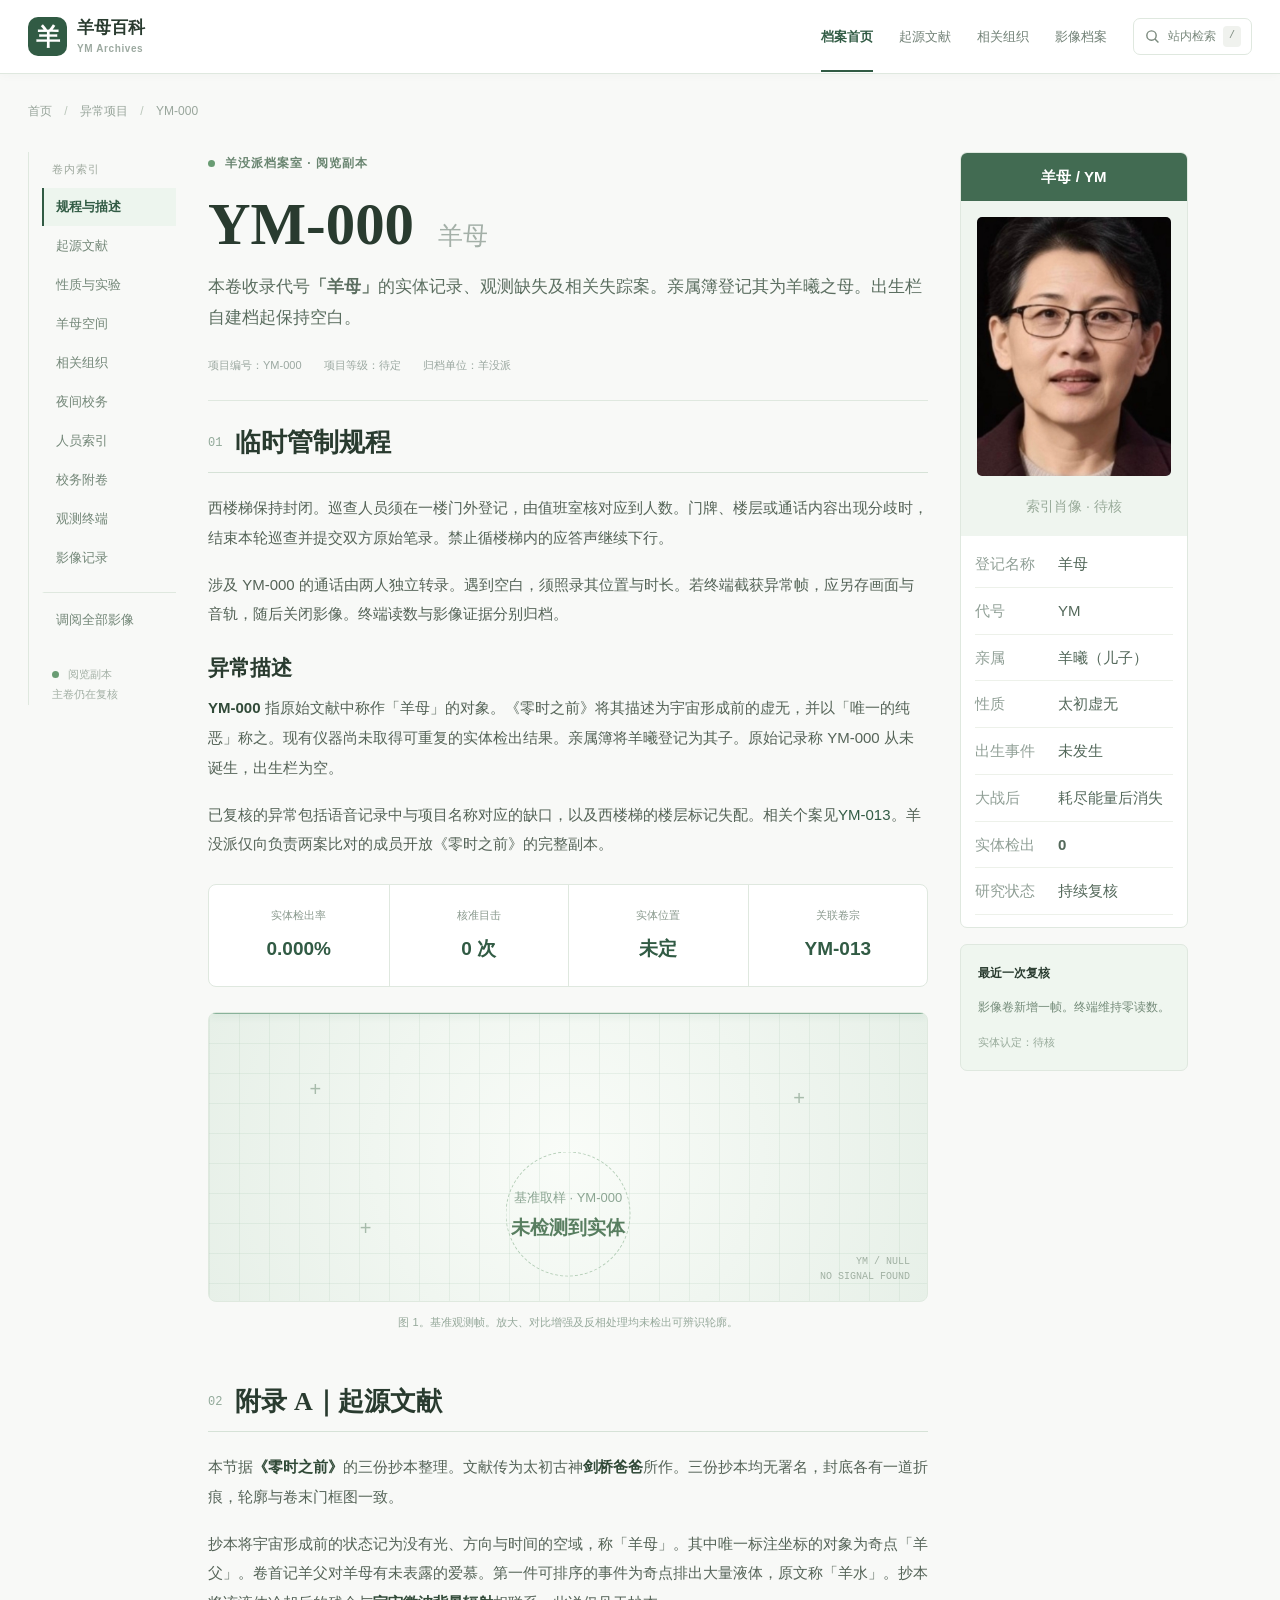
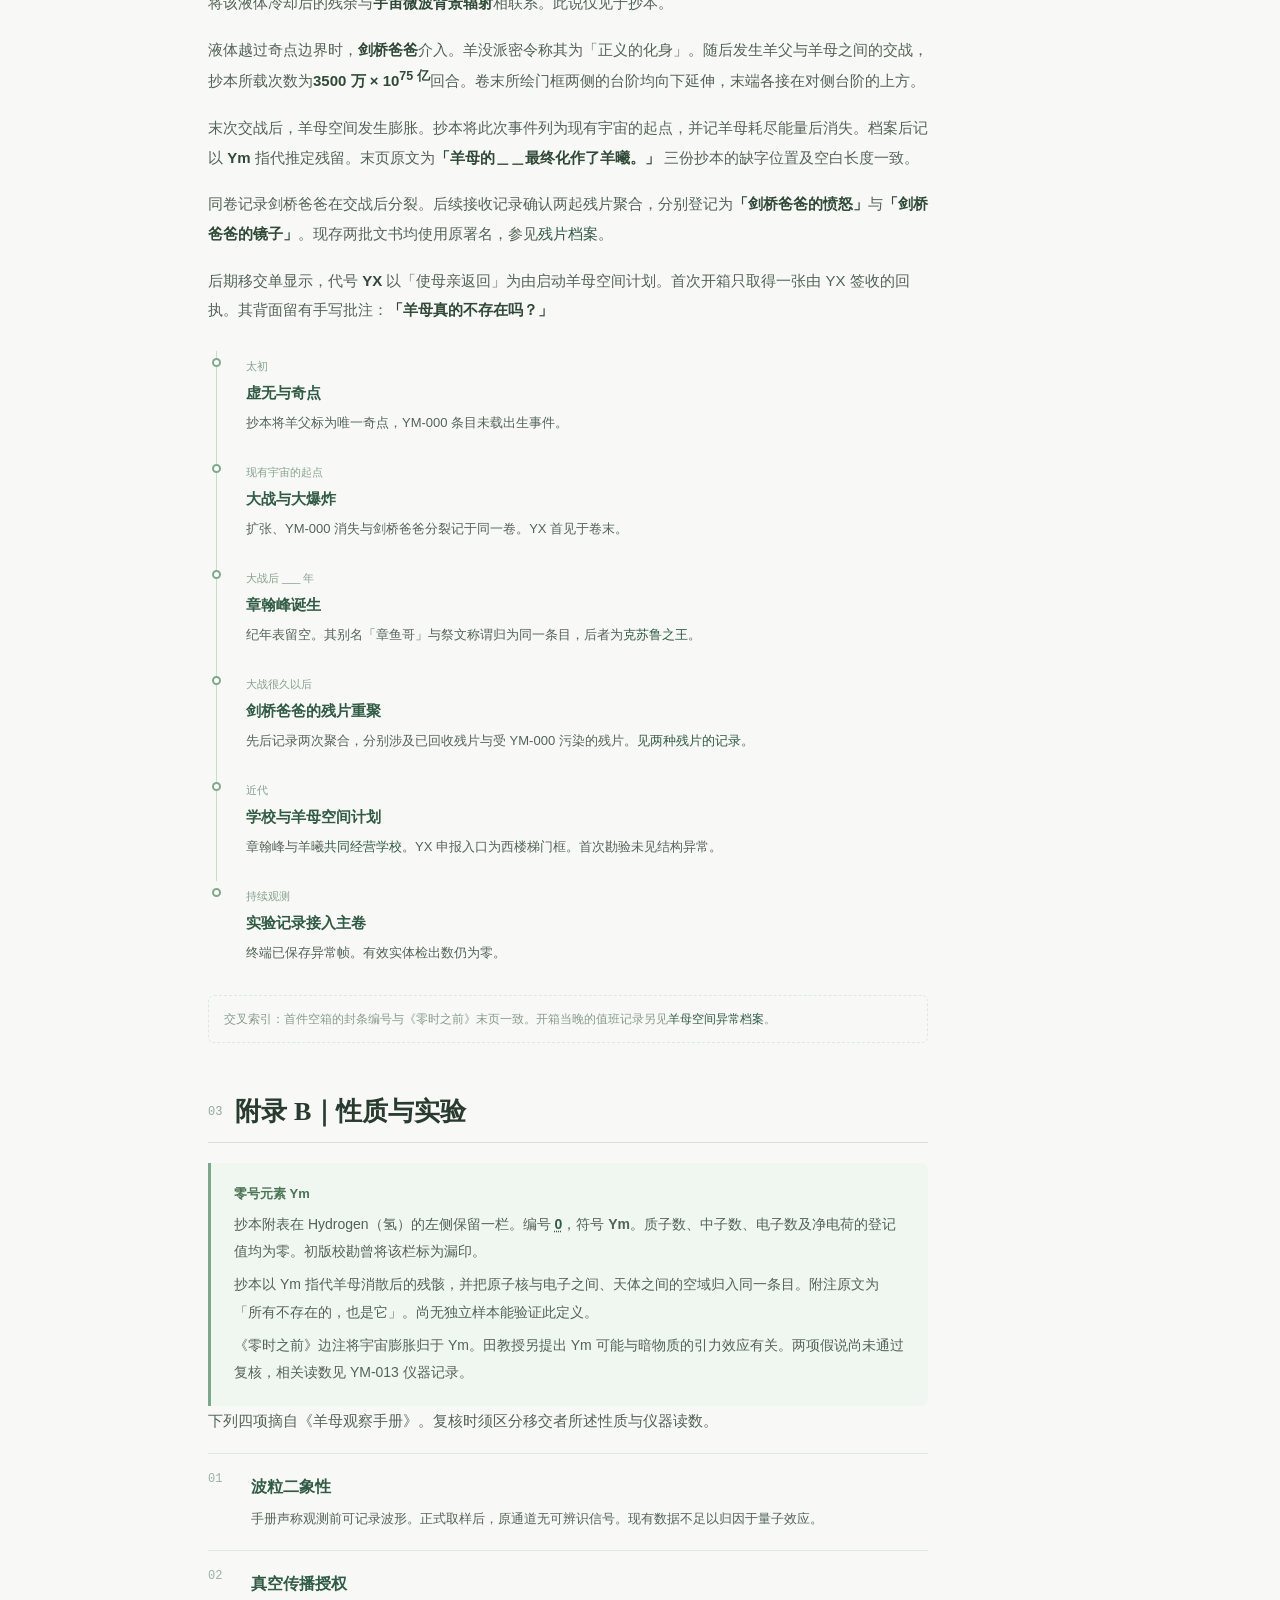
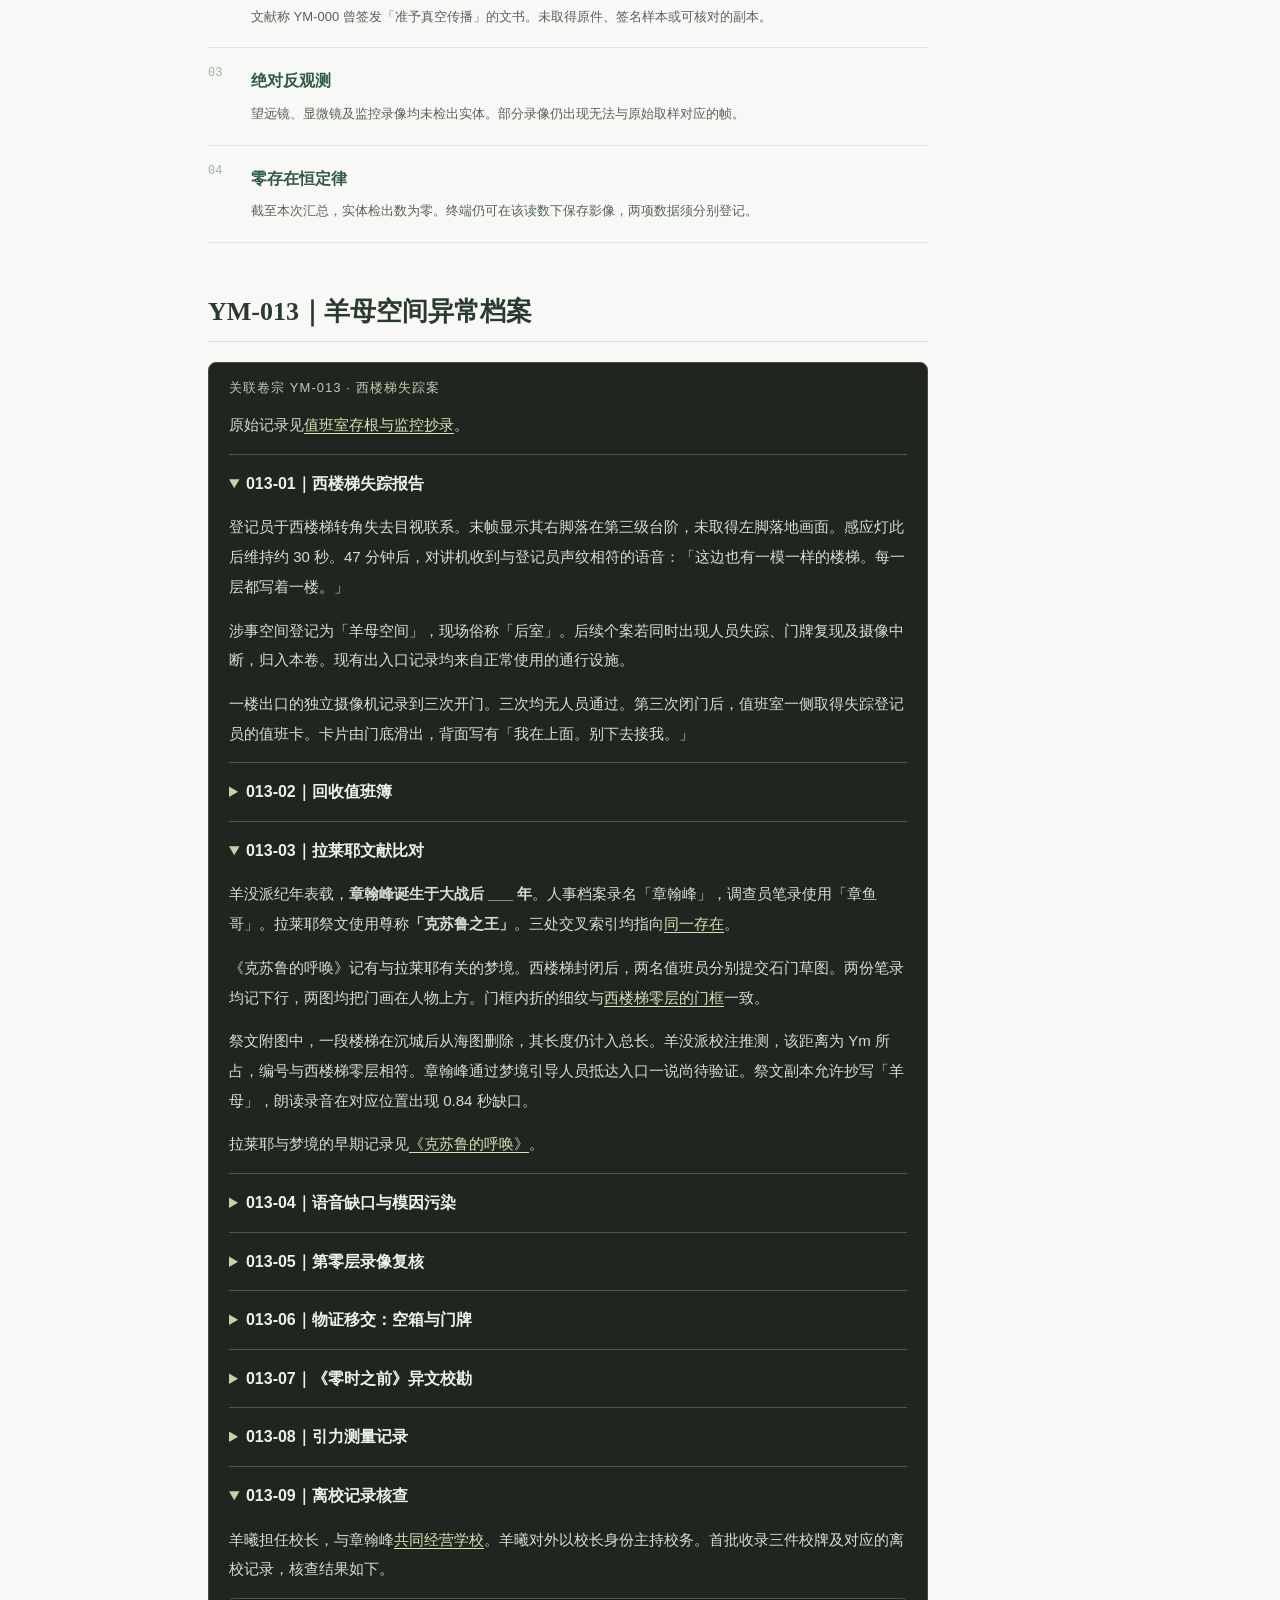
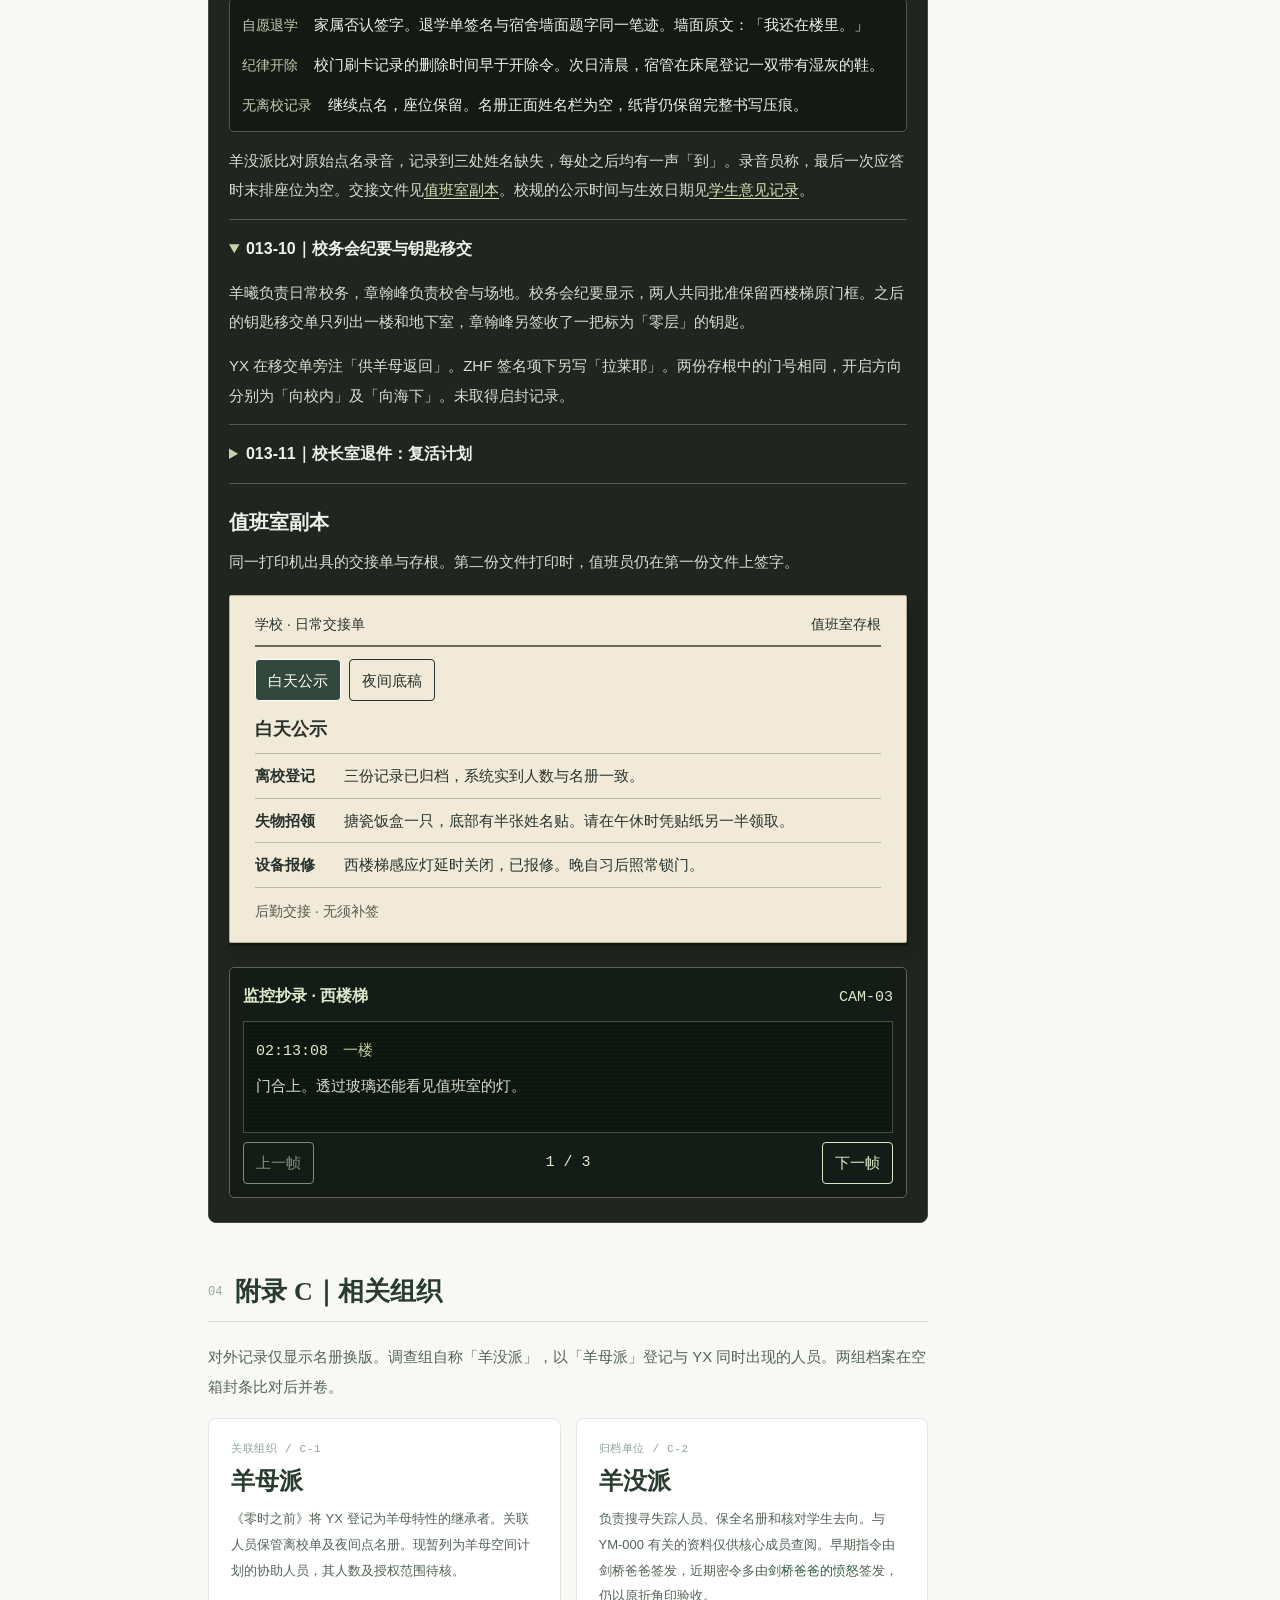
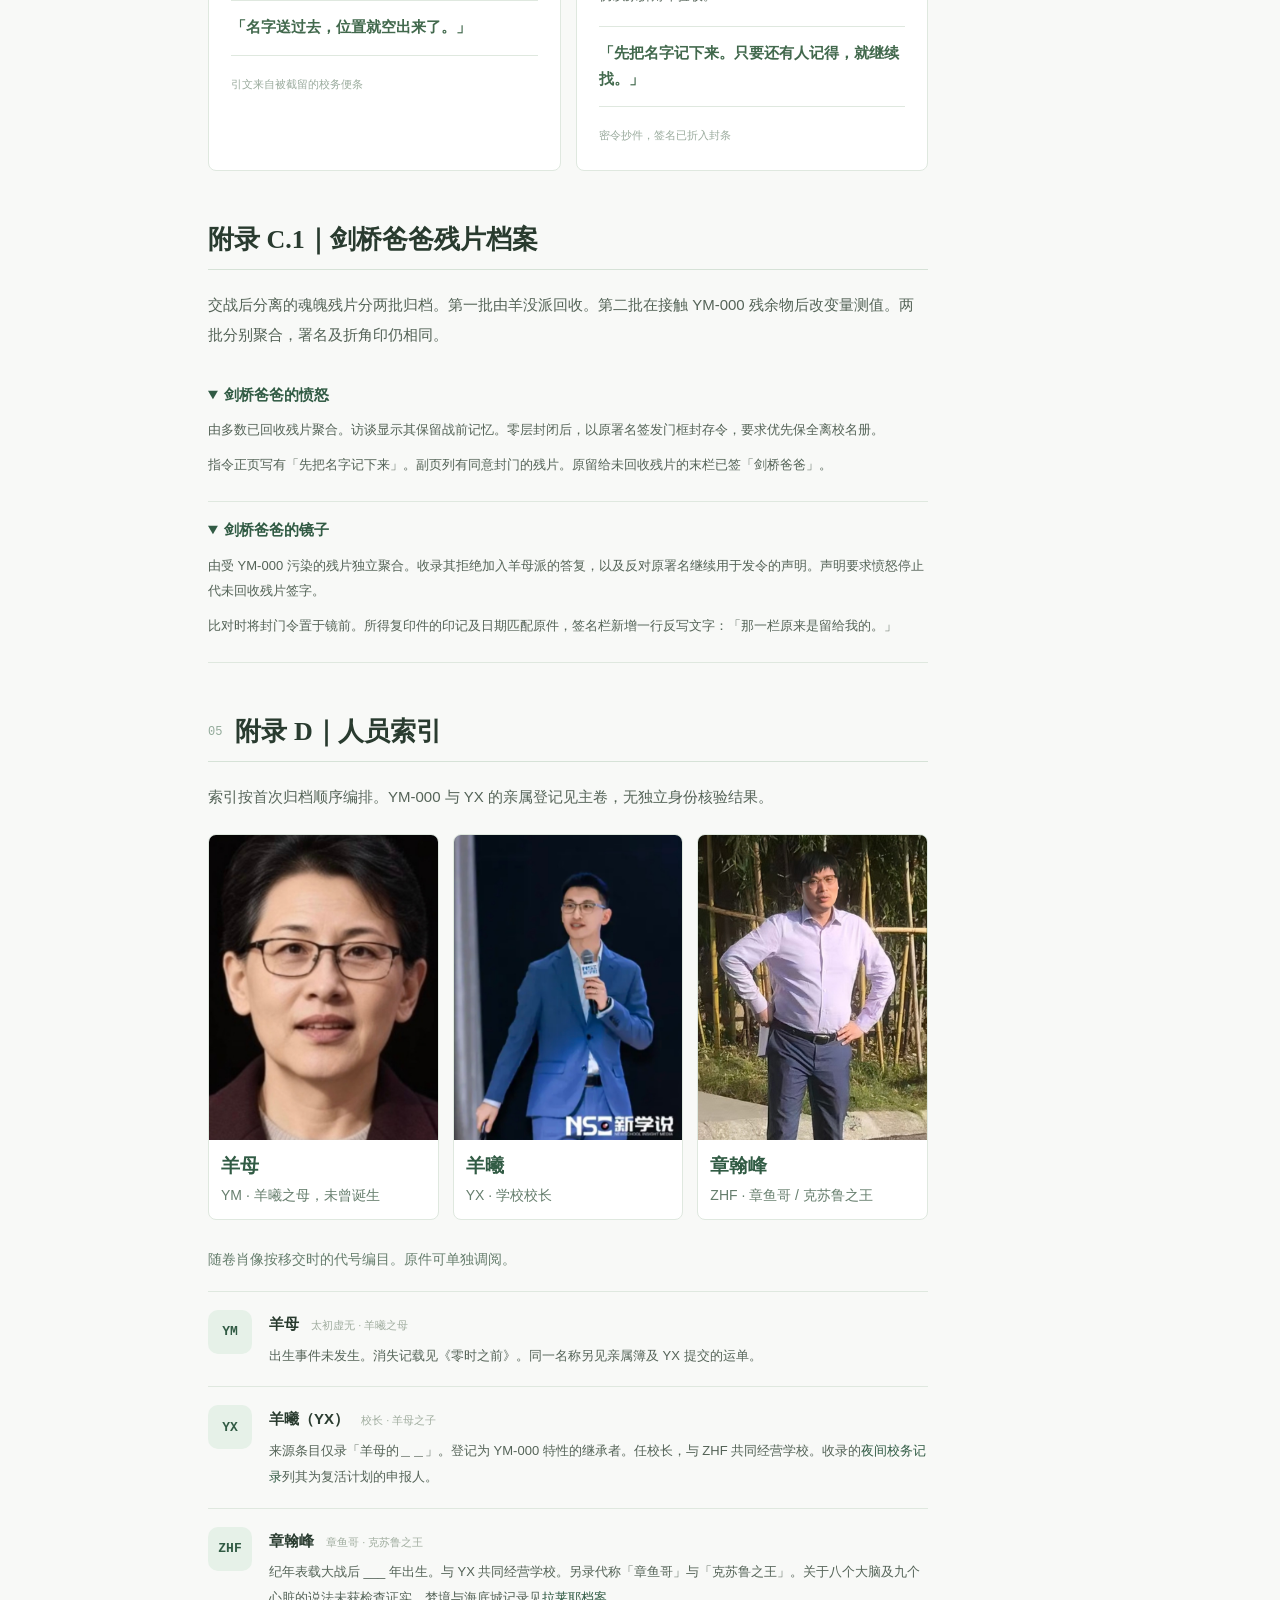
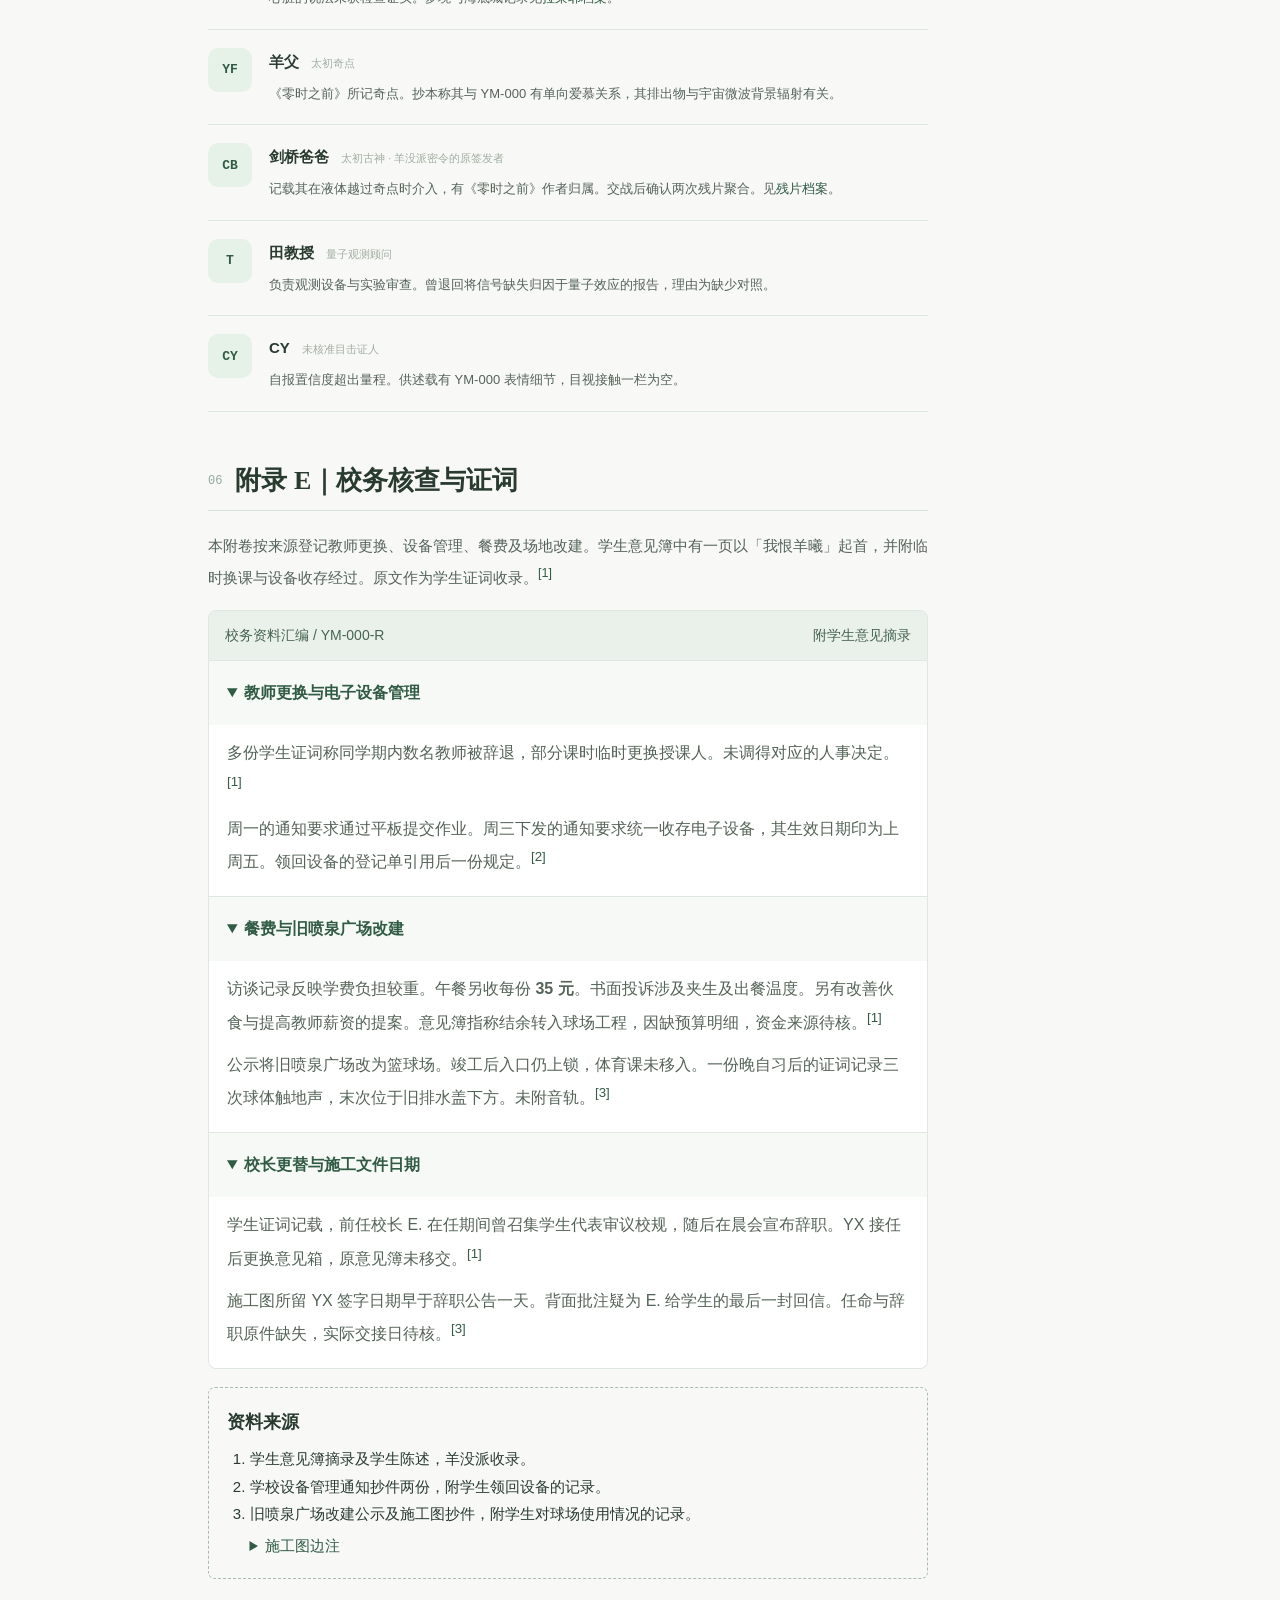
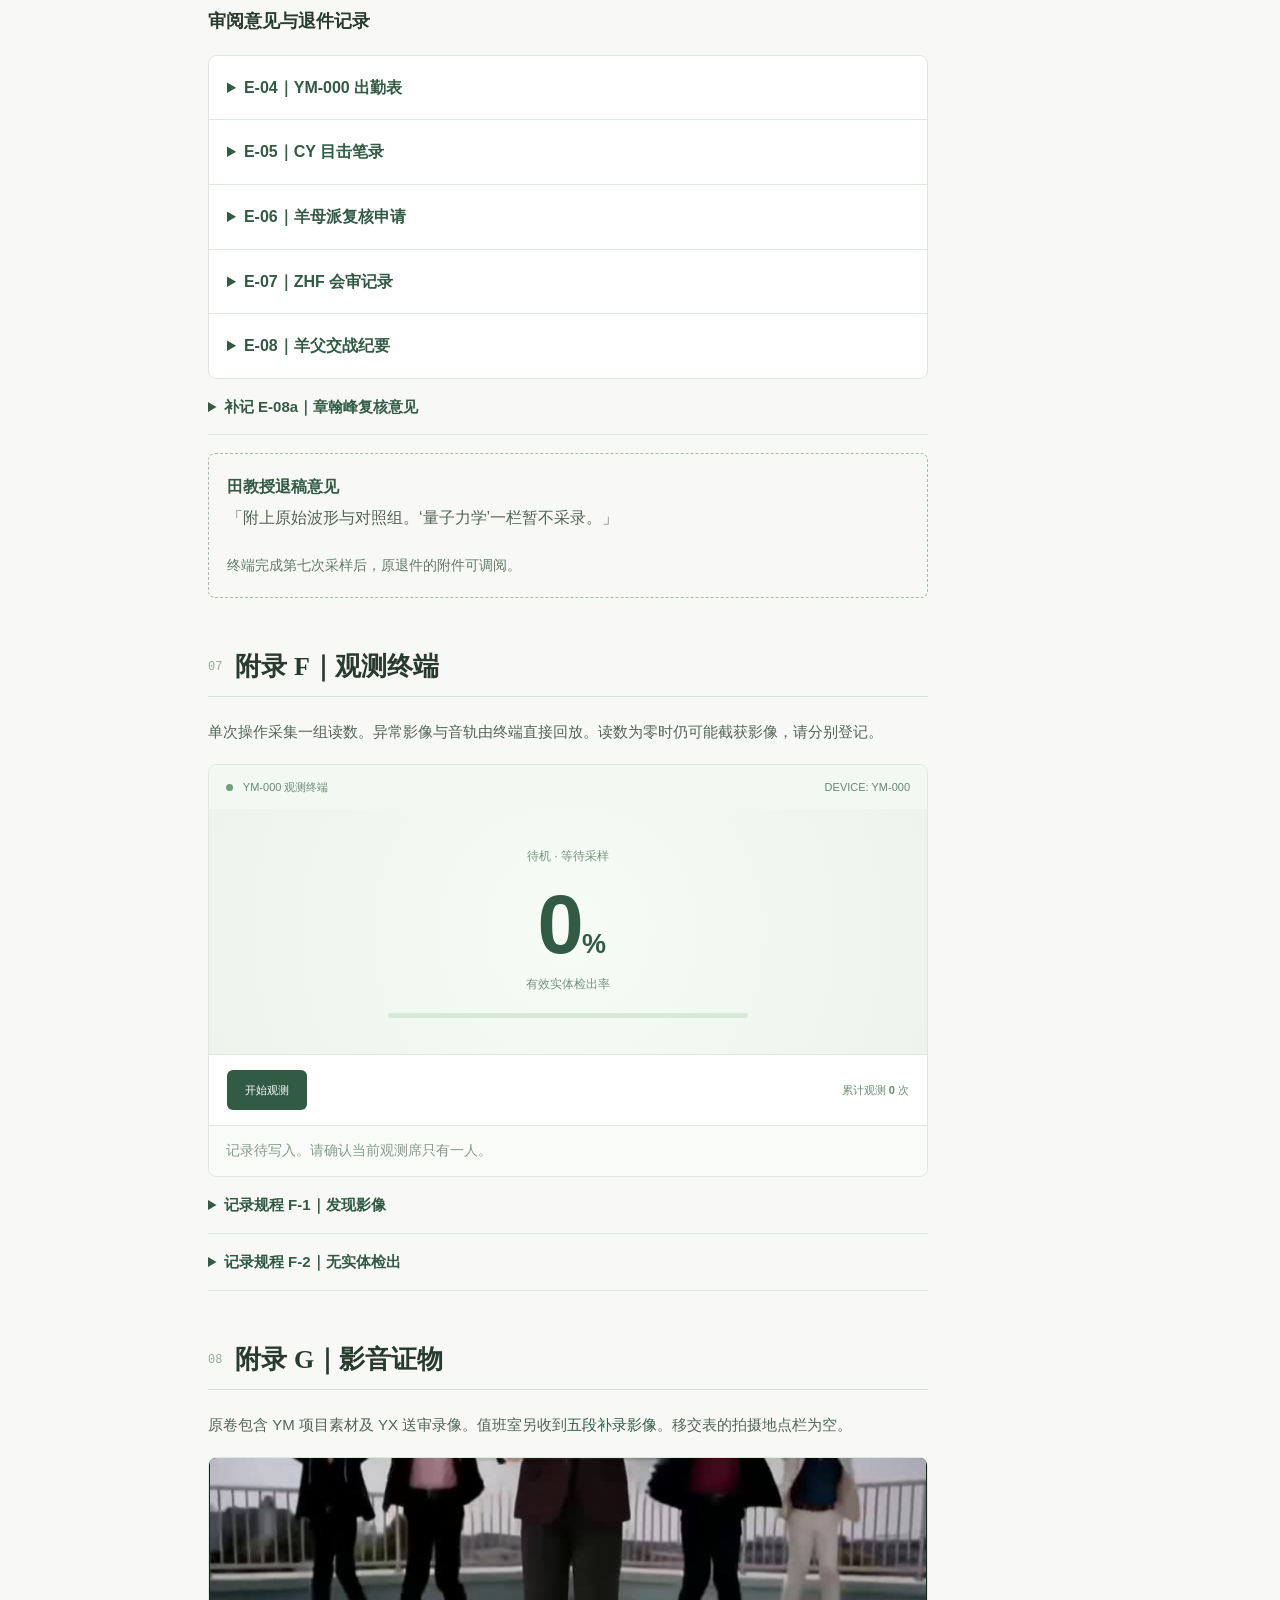
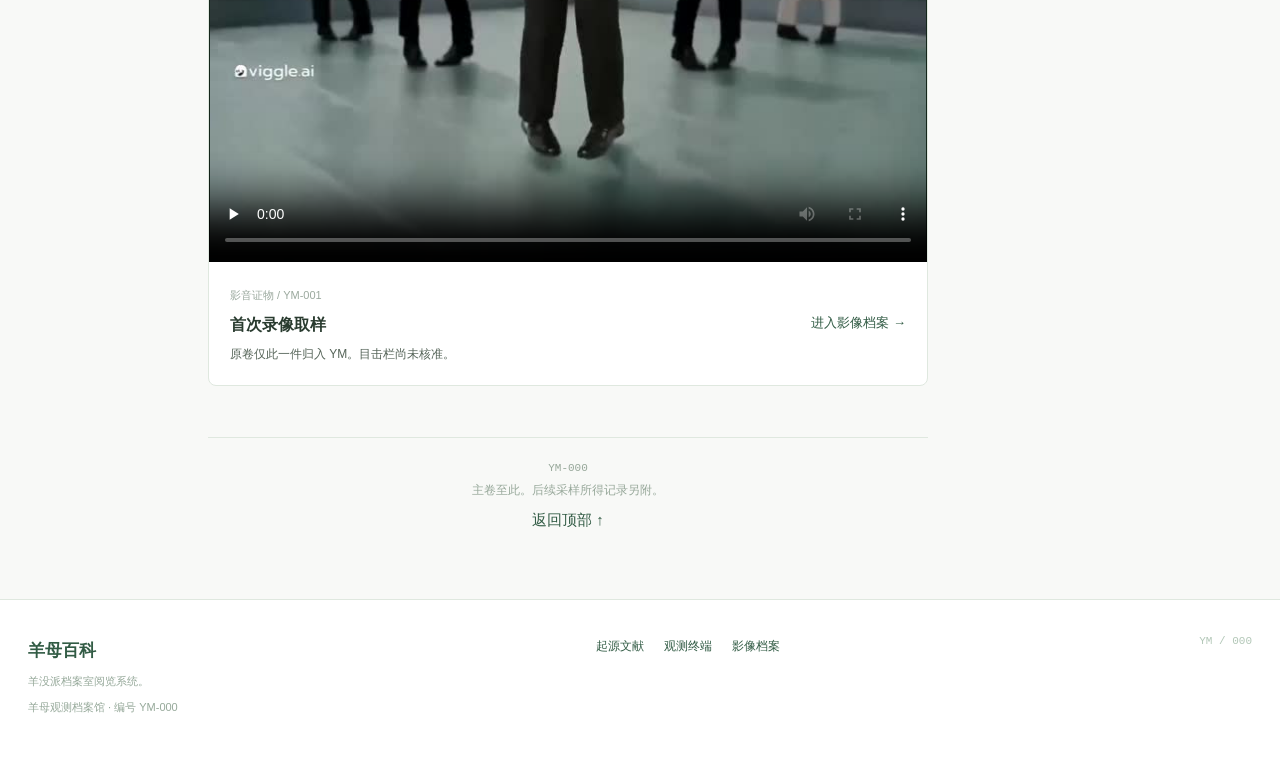
==== commit a7a3fe82: "Rewrite the site as a cross-referenced anomaly case archive" ====
--- a/index.html
+++ b/index.html
@@ -4,183 +4,183 @@
   <meta charset="UTF-8">
   <meta name="viewport" content="width=device-width, initial-scale=1">
   <meta name="theme-color" content="#f8f9f7">
-  <meta name="description" content="羊母观测档案馆：旧卷《零时之前》、零号元素 Ym、羊没派密档与历次观测。">
-  <title>羊母（YM）｜羊母百科</title>
-  <link rel="stylesheet" href="style.css?v=ym000-r23">
-  <script src="script.js?v=ym000-r20" defer></script>
+  <meta name="description" content="YM-000 阅览副本。收录管制规程、异常描述、失踪调查与影音附卷。">
+  <title>YM-000 羊母｜羊母百科</title>
+  <link rel="stylesheet" href="style.css?v=ym000-r24">
+  <script src="script.js?v=ym000-r21" defer></script>
 </head>
 <body data-page="home">
   <a class="skip" href="#main">跳至正文</a>
   <header class="site-header">
     <div class="header-inner shell">
-      <a class="brand" href="index.html" aria-label="羊母百科首页"><span class="brand-mark">羊</span><span class="brand-name"><span data-interference-text="羊□百科">羊母百科</span> <small>YM Encyclopedia</small></span></a>
-      <nav class="nav" aria-label="主导航"><a class="active" href="index.html">百科首页</a><a href="#origin">起源传说</a><a href="#factions">派系档案</a><a href="影像档案.html">影像档案</a></nav>
+      <a class="brand" href="index.html" aria-label="羊母百科首页"><span class="brand-mark">羊</span><span class="brand-name"><span data-interference-text="羊□百科">羊母百科</span> <small>YM Archives</small></span></a>
+      <nav class="nav" aria-label="主导航"><a class="active" href="index.html">档案首页</a><a href="#origin">起源文献</a><a href="#factions">相关组织</a><a href="影像档案.html">影像档案</a></nav>
       <button class="search-trigger" type="button" id="openSearch" aria-label="打开站内检索"><svg viewBox="0 0 24 24" fill="none" stroke="currentColor" stroke-width="2"><circle cx="10.6" cy="10.6" r="6.6"/><path d="m15.4 15.4 5 5"/></svg><span>站内检索</span><kbd>/</kbd></button>
     </div>
   </header>
 
   <div class="search-backdrop" id="searchLayer" hidden>
     <section class="search-dialog" role="dialog" aria-modal="true" aria-label="站内检索">
-      <div class="search-field"><svg viewBox="0 0 24 24" fill="none" stroke="currentColor" stroke-width="2"><circle cx="10.6" cy="10.6" r="6.6"/><path d="m15.4 15.4 5 5"/></svg><input id="siteSearch" type="search" placeholder="搜索羊母、YX、羊没派……" autocomplete="off" aria-label="站内关键词"><button id="closeSearch" type="button" aria-label="关闭">Esc</button></div>
-      <div id="searchResults" class="search-results"><p>输入一个关键词。羊母除外，她搜不到自己。</p></div>
+      <div class="search-field"><svg viewBox="0 0 24 24" fill="none" stroke="currentColor" stroke-width="2"><circle cx="10.6" cy="10.6" r="6.6"/><path d="m15.4 15.4 5 5"/></svg><input id="siteSearch" type="search" placeholder="输入项目编号、代号或关键词" autocomplete="off" aria-label="站内关键词"><button id="closeSearch" type="button" aria-label="关闭">Esc</button></div>
+      <div id="searchResults" class="search-results"><p>输入编号或关键词以调阅档案。</p></div>
     </section>
   </div>
 
   <main id="main" class="shell main-shell">
-    <div class="breadcrumb">首页 <span>/</span> 分类：未确认事物 <span>/</span> YM-000</div>
+    <div class="breadcrumb">首页 <span>/</span> 异常项目 <span>/</span> YM-000</div>
     <div class="page-layout">
       <aside class="side-index" aria-label="页面目录">
-        <div class="side-inner"><div class="side-heading">本页目录</div><a href="#intro" class="current">概述</a><a href="#origin">起源传说</a><a href="#abilities">基本性质</a><a href="#space-archive">羊母空间</a><a href="#factions">主要派系</a><a href="#academy-record">夜间校务</a><a href="#characters">相关人物</a><a href="#annotations">学生意见</a><a href="#observation">观测实验</a><a href="#records">影像记录</a><a class="side-gallery" href="影像档案.html">查看全部影像</a><div class="side-note"><span class="tiny-dot"></span> 本词条持续更新<br>最近的发现：无</div></div>
+        <div class="side-inner"><div class="side-heading">卷内索引</div><a href="#intro" class="current">规程与描述</a><a href="#origin">起源文献</a><a href="#abilities">性质与实验</a><a href="#space-archive">羊母空间</a><a href="#factions">相关组织</a><a href="#academy-record">夜间校务</a><a href="#characters">人员索引</a><a href="#annotations">校务附卷</a><a href="#observation">观测终端</a><a href="#records">影像记录</a><a class="side-gallery" href="影像档案.html">调阅全部影像</a><div class="side-note"><span class="tiny-dot"></span> 阅览副本<br>主卷仍在复核</div></div>
       </aside>
 
       <article class="article">
-        <div class="article-category"><span class="category-dot"></span> 羊母观测档案 · 太初异常</div>
-        <h1 class="main-title"><span data-interference-text="羊▉" data-interference-registry="观测席">羊母</span> <span class="english" data-interference-text="YM / ▒▒" data-interference-registry="实到 +1">YM</span></h1>
-        <p class="deck">宇宙诞生以前，只有虚无。羊没派密档把那片虚无称为<strong>羊母</strong>。她从未诞生，亲属簿里却有一个儿子，叫羊曦。</p>
-        <div class="article-meta"><span>档案编号：YM-000</span><span>归档类别：太初记录 / 亲属登记 / 异常观测</span><span>档案修订：2026.11.23</span></div>
-        <figure class="lead-figure" aria-label="羊母空白观测图">
-          <div class="absence-visual"><div class="scan-lines" aria-hidden="true"></div><span class="visual-cross a">+</span><span class="visual-cross b">+</span><span class="visual-cross c">+</span><div class="absence-center"><div class="absence-circle"></div><span>在此处应当出现羊母</span><strong>未检测到实体</strong></div><div class="absence-coord">YM / NULL<br>NO SIGNAL FOUND</div></div>
-          <figcaption data-interference-text="图 1：档案照片中新增一个人。拍摄时间：下一次观测。">图 1：羊母标准观测照片。经放大、增强、反色处理后，结果仍为空白。</figcaption>
-        </figure>
-
-        <section id="intro" class="content-section">
-          <div class="section-heading"><span class="section-number">01</span><h2>概述</h2></div>
-          <p><strong>羊母（YM）</strong>，宇宙诞生前那片虚无的名字。最古老的记录称她是宇宙中唯一纯粹的邪恶。她从未诞生，也从未在观测仪上留下可重复的读数。亲属簿把她登记为羊曦的母亲，出生栏始终空着。普通人从未听说过羊母。羊没派内部也只有几名获准调阅旧卷的人知道这个代号所指何物。</p>
-          <p>但正因如此，研究羊母的工作从未停止。羊母派坚称“找不到正说明她无处不在”；羊没派则坚持“找不到就是没有”。目前双方唯一达成的共识，是<strong>谁也拿不出羊母。</strong></p>
-          <div class="facts" aria-label="羊母基础信息"><div><span>观测检出率</span><b>0.000%</b></div><div><span>有效目击</span><b>0 次</b></div><div><span>已知栖息地</span><b>无</b></div><div><span>研究投入</span><b>不可估量</b></div></div>
-          <div class="definition"><div class="definition-title">词条定义</div><p>大战之后，旧卷记下「消失」二字。后来有人在氢前面补了一格，给羊母消散后留下的虚无编了号。见<a href="#element-ym">零号元素 Ym</a>。</p></div>
+        <div class="article-category"><span class="category-dot"></span> 羊没派档案室 · 阅览副本</div>
+        <h1 class="main-title"><span data-interference-text="YM-0▉0" data-interference-registry="观测席">YM-000</span> <span class="english" data-interference-text="羊▉" data-interference-registry="实到 +1">羊母</span></h1>
+        <p class="deck">本卷收录代号<strong>「羊母」</strong>的实体记录、观测缺失及相关失踪案。亲属簿登记其为羊曦之母。出生栏自建档起保持空白。</p>
+        <div class="article-meta"><span>项目编号：YM-000</span><span>项目等级：待定</span><span>归档单位：羊没派</span></div>
+        <section id="intro" class="content-section archive-entry">
+          <div class="section-heading"><span class="section-number">01</span><h2>临时管制规程</h2></div>
+          <p>西楼梯保持封闭。巡查人员须在一楼门外登记，由值班室核对应到人数。门牌、楼层或通话内容出现分歧时，结束本轮巡查并提交双方原始笔录。禁止循楼梯内的应答声继续下行。</p>
+          <p>涉及 YM-000 的通话由两人独立转录。遇到空白，须照录其位置与时长。若终端截获异常帧，应另存画面与音轨，随后关闭影像。终端读数与影像证据分别归档。</p>
+          <h3>异常描述</h3>
+          <p><strong>YM-000</strong> 指原始文献中称作「羊母」的对象。《零时之前》将其描述为宇宙形成前的虚无，并以「唯一的纯恶」称之。现有仪器尚未取得可重复的实体检出结果。亲属簿将羊曦登记为其子。原始记录称 YM-000 从未诞生，出生栏为空。</p>
+          <p>已复核的异常包括语音记录中与项目名称对应的缺口，以及西楼梯的楼层标记失配。相关个案见<a href="#space-archive">YM-013</a>。羊没派仅向负责两案比对的成员开放《零时之前》的完整副本。</p>
+          <div class="facts" aria-label="YM-000 观测汇总"><div><span>实体检出率</span><b>0.000%</b></div><div><span>核准目击</span><b>0 次</b></div><div><span>实体位置</span><b>未定</b></div><div><span>关联卷宗</span><b>YM-013</b></div></div>
+          <figure class="lead-figure" aria-label="YM-000 基准观测帧">
+            <div class="absence-visual"><div class="scan-lines" aria-hidden="true"></div><span class="visual-cross a">+</span><span class="visual-cross b">+</span><span class="visual-cross c">+</span><div class="absence-center"><div class="absence-circle"></div><span>基准取样 · YM-000</span><strong>未检测到实体</strong></div><div class="absence-coord">YM / NULL<br>NO SIGNAL FOUND</div></div>
+            <figcaption data-interference-text="图 1。新增一名人员。采集时间晚于本卷签发时间。">图 1。基准观测帧。放大、对比增强及反相处理均未检出可辨识轮廓。</figcaption>
+          </figure>
         </section>
 
         <section id="origin" class="content-section">
-          <div class="section-heading"><span class="section-number">02</span><h2>起源传说：太初只有羊母</h2></div>
-          <p>以下内容据旧卷<strong>《零时之前》</strong>整理。传说此书由当年的古神<strong>剑桥爸爸</strong>亲笔撰写。羊没派保存的抄本没有署名，封底压着一道与太初门框相同的折痕。</p>
-          <p>太初没有光，没有方向，也没有时间。唯有一片虚无，名为羊母。她从未诞生。在那片虚无的中央悬着一颗奇点，名为羊父。</p>
-          <p>羊父一直暗恋羊母。在还没有时间的地方，谁也说不清他把这句话憋了多久。终于有一天，他憋不住了，大量羊水从奇点中涌出。《零时之前》记载，这股羊水后来随着宇宙一同冷却，余温就是今天遍布天空的<strong>宇宙微波背景辐射</strong>。</p>
-          <p>羊母是宇宙中唯一纯粹的邪恶。羊水漫过奇点时，<strong>剑桥爸爸</strong>挺身而出。羊没派秘录称他为正义的化身。羊父和羊母随即开战。古卷所记的回合数是<strong>3500 万 × 10<sup>75 亿</sup></strong>。卷末的几幅图都画着同一座门，门两侧的台阶向同一个方向往下走，却各自通向对方的上方。</p>
-          <p>最后，整个羊母空间爆开，时间和空间由此展开，成了我们现在的宇宙。羊母耗尽所有能量，消失得干干净净。后来的研究者把遍布宇宙的虚无称为她的残骸，记号是 Ym。旧卷在最后一页只留下一句：<strong>「羊母的＿＿最终化作了羊曦。」</strong> 复核了三份抄本，空的都是同一处。</p>
-          <p>大战结束后，剑桥爸爸的魂魄也四分五裂。很久以后，集齐的大部分碎片组成了<strong>「剑桥爸爸的愤怒」</strong>。另有一些碎片受到羊母污染，在别处聚合为<strong>「剑桥爸爸的镜子」</strong>。两者各自留下了仍用剑桥爸爸名字签发的记录，见<a href="#cambridge-fragments">剑桥爸爸残片档案</a>。</p>
-          <p>多年以后，羊曦以 <strong>YX</strong> 的代号启动羊母空间计划，声称能把母亲带回地球。第一次开箱时，里面只有一张他自己签过的回执。档案员在背面写着：<strong>「羊母真的不存在吗？」</strong></p>
+          <div class="section-heading"><span class="section-number">02</span><h2>附录 A｜起源文献</h2></div>
+          <p>本节据<strong>《零时之前》</strong>的三份抄本整理。文献传为太初古神<strong>剑桥爸爸</strong>所作。三份抄本均无署名，封底各有一道折痕，轮廓与卷末门框图一致。</p>
+          <p>抄本将宇宙形成前的状态记为没有光、方向与时间的空域，称「羊母」。其中唯一标注坐标的对象为奇点「羊父」。卷首记羊父对羊母有未表露的爱慕。第一件可排序的事件为奇点排出大量液体，原文称「羊水」。抄本将该液体冷却后的残余与<strong>宇宙微波背景辐射</strong>相联系。此说仅见于抄本。</p>
+          <p>液体越过奇点边界时，<strong>剑桥爸爸</strong>介入。羊没派密令称其为「正义的化身」。随后发生羊父与羊母之间的交战，抄本所载次数为<strong>3500 万 × 10<sup>75 亿</sup></strong>回合。卷末所绘门框两侧的台阶均向下延伸，末端各接在对侧台阶的上方。</p>
+          <p>末次交战后，羊母空间发生膨胀。抄本将此次事件列为现有宇宙的起点，并记羊母耗尽能量后消失。档案后记以 <strong>Ym</strong> 指代推定残留。末页原文为<strong>「羊母的＿＿最终化作了羊曦。」</strong> 三份抄本的缺字位置及空白长度一致。</p>
+          <p>同卷记录剑桥爸爸在交战后分裂。后续接收记录确认两起残片聚合，分别登记为<strong>「剑桥爸爸的愤怒」</strong>与<strong>「剑桥爸爸的镜子」</strong>。现存两批文书均使用原署名，参见<a href="#cambridge-fragments">残片档案</a>。</p>
+          <p>后期移交单显示，代号 <strong>YX</strong> 以「使母亲返回」为由启动羊母空间计划。首次开箱只取得一张由 YX 签收的回执。其背面留有手写批注：<strong>「羊母真的不存在吗？」</strong></p>
           <div class="timeline">
-            <div class="time-row"><div class="time-marker"><span></span></div><div class="time-body"><small>太初</small><h3>虚无与奇点</h3><p>羊母从未诞生。羊父是虚无中央唯一的一颗奇点。</p></div></div>
-            <div class="time-row"><div class="time-marker"><span></span></div><div class="time-body"><small>现有宇宙的起点</small><h3>大战与大爆炸</h3><p>羊母空间爆开，羊母耗尽能量，剑桥爸爸的魂魄碎裂。《零时之前》的末页第一次出现了羊曦的名字。</p></div></div>
-            <div class="time-row"><div class="time-marker"><span></span></div><div class="time-body"><small>大战后 ___ 年</small><h3>章翰峰诞生</h3><p>出生年数一栏留空。后世称他为章鱼哥，拉莱耶的祭文称他为<a href="#cthulhu-archive">克苏鲁之王</a>。</p></div></div>
-            <div class="time-row"><div class="time-marker"><span></span></div><div class="time-body"><small>大战很久以后</small><h3>剑桥爸爸的残片重聚</h3><p>大部分碎片组成愤怒。部分受到羊母污染的碎片另行聚合，成为镜子。<a href="#cambridge-fragments">见两种残片的记录</a>。</p></div></div>
-            <div class="time-row"><div class="time-marker"><span></span></div><div class="time-body"><small>近代</small><h3>学校与羊母空间计划</h3><p>章翰峰与羊曦<a href="#school-management">共同经营学校</a>。羊曦声称已找到羊母空间入口，现场只发现一扇普通的门。</p></div></div>
-            <div class="time-row"><div class="time-marker"><span></span></div><div class="time-body"><small>今日</small><h3>第 N 次观测失败</h3><p>研究小组宣布取得重大突破：不存在的结论更加稳固了。</p></div></div>
-          </div>
-          <div class="inline-aside">旁注：第一箱的封条上印着《零时之前》末页的编号。开箱当晚的值班记录另见<a href="#space-archive">羊母空间异常档案</a>。</div>
+            <div class="time-row"><div class="time-marker"><span></span></div><div class="time-body"><small>太初</small><h3>虚无与奇点</h3><p>抄本将羊父标为唯一奇点，YM-000 条目未载出生事件。</p></div></div>
+            <div class="time-row"><div class="time-marker"><span></span></div><div class="time-body"><small>现有宇宙的起点</small><h3>大战与大爆炸</h3><p>扩张、YM-000 消失与剑桥爸爸分裂记于同一卷。YX 首见于卷末。</p></div></div>
+            <div class="time-row"><div class="time-marker"><span></span></div><div class="time-body"><small>大战后 ___ 年</small><h3>章翰峰诞生</h3><p>纪年表留空。其别名「章鱼哥」与祭文称谓归为同一条目，后者为<a href="#cthulhu-archive">克苏鲁之王</a>。</p></div></div>
+            <div class="time-row"><div class="time-marker"><span></span></div><div class="time-body"><small>大战很久以后</small><h3>剑桥爸爸的残片重聚</h3><p>先后记录两次聚合，分别涉及已回收残片与受 YM-000 污染的残片。<a href="#cambridge-fragments">见两种残片的记录</a>。</p></div></div>
+            <div class="time-row"><div class="time-marker"><span></span></div><div class="time-body"><small>近代</small><h3>学校与羊母空间计划</h3><p>章翰峰与羊曦<a href="#school-management">共同经营学校</a>。YX 申报入口为西楼梯门框。首次勘验未见结构异常。</p></div></div>
+            <div class="time-row"><div class="time-marker"><span></span></div><div class="time-body"><small>持续观测</small><h3>实验记录接入主卷</h3><p>终端已保存异常帧。有效实体检出数仍为零。</p></div></div>
+          </div>
+          <div class="inline-aside">交叉索引：首件空箱的封条编号与《零时之前》末页一致。开箱当晚的值班记录另见<a href="#space-archive">羊母空间异常档案</a>。</div>
         </section>
 
         <section id="abilities" class="content-section">
-          <div class="section-heading"><span class="section-number">03</span><h2>基本性质</h2></div>
+          <div class="section-heading"><span class="section-number">03</span><h2>附录 B｜性质与实验</h2></div>
           <div class="definition" id="element-ym">
             <div class="definition-title">零号元素 Ym</div>
-            <p>旧卷附图中，Hydrogen（氢）的左边还有一格。编号 <strong><a class="catalog-number" href="#element-proof" aria-label="0（编号校样）">0</a></strong>，符号 <strong>Ym</strong>。质子数、中子数、电子数、净电荷均为零。抄写员第一次制表时，以为那一格漏印了。</p>
-            <p>Ym 是羊母消散后的残骸。原子核与电子之间、星球与星球之间，凡是虚无，都是 Ym。卷中的另一句话写得更绝：「所有不存在的，也是它。」</p>
-            <p>《零时之前》的边注说，宇宙之所以仍在膨胀，是因为 Ym 让天体之间的间隔继续变大。田教授提出另一种猜想：人们通过引力推断出的暗物质，也许就是 Ym。两条都列在待复核栏。</p>
+            <p>抄本附表在 Hydrogen（氢）的左侧保留一栏。编号 <strong><a class="catalog-number" href="#element-proof" aria-label="0（编号校样）">0</a></strong>，符号 <strong>Ym</strong>。质子数、中子数、电子数及净电荷的登记值均为零。初版校勘曾将该栏标为漏印。</p>
+            <p>抄本以 Ym 指代羊母消散后的残骸，并把原子核与电子之间、天体之间的空域归入同一条目。附注原文为「所有不存在的，也是它」。尚无独立样本能验证此定义。</p>
+            <p>《零时之前》边注将宇宙膨胀归于 Ym。田教授另提出 Ym 可能与暗物质的引力效应有关。两项假说尚未通过复核，相关读数见 YM-013 仪器记录。</p>
             <aside class="archive-appendix" id="element-proof" tabindex="-1" aria-label="制表校样">
               <strong>制表校样 · 第二次送印</strong>
               <p>处理记录：删除氢左侧空列。复核结果：列数未变，所有数字向右移一格。</p>
               <p>印务回执：空白列按原宽保留，计入实际栏数。</p>
             </aside>
           </div>
-          <p>羊母没有已知形态，却拥有一套相当完整的“能力说明书”。以下为《羊母观察手册》收录的四项典型特征。</p>
-          <div class="properties"><div class="property"><b>01</b><div><h3>波粒二象性</h3><p>观察之前呈“波”，观察之后呈“没有”。实验人员认为这是量子力学，量子力学表示并不知情。</p></div></div><div class="property"><b>02</b><div><h3>真空传播授权</h3><p>传说中光能够在真空传播，是因为羊母签了字。但目前尚未找到签字、合同或羊母。</p></div></div><div class="property"><b>03</b><div><h3>绝对反观测</h3><p>望远镜找不到，显微镜找不到，监控录像找不到。羊母派将这一现象称为“隐藏得很好”。</p></div></div><div class="property"><b>04</b><div><h3>零存在恒定律</h3><p>当观测次数趋于无穷大时，羊母的出现次数仍然稳定地保持在零。这是本词条最可靠的规律。</p></div></div></div>
+          <p>下列四项摘自《羊母观察手册》。复核时须区分移交者所述性质与仪器读数。</p>
+          <div class="properties"><div class="property"><b>01</b><div><h3>波粒二象性</h3><p>手册声称观测前可记录波形。正式取样后，原通道无可辨识信号。现有数据不足以归因于量子效应。</p></div></div><div class="property"><b>02</b><div><h3>真空传播授权</h3><p>文献称 YM-000 曾签发「准予真空传播」的文书。未取得原件、签名样本或可核对的副本。</p></div></div><div class="property"><b>03</b><div><h3>绝对反观测</h3><p>望远镜、显微镜及监控录像均未检出实体。部分录像仍出现无法与原始取样对应的帧。</p></div></div><div class="property"><b>04</b><div><h3>零存在恒定律</h3><p>截至本次汇总，实体检出数为零。终端仍可在该读数下保存影像，两项数据须分别登记。</p></div></div></div>
         </section>
 
         <section id="space-archive" class="content-section">
-          <div class="section-heading"><h2 data-interference-text="羊母空间异常档案 · 第零层">羊母空间异常档案</h2></div>
+          <div class="section-heading"><h2 data-interference-text="羊母空间异常档案 · 第零层">YM-013｜羊母空间异常档案</h2></div>
           <div class="space-archive">
-            <p class="space-archive-id">档案 YM-013 · 失踪调查合卷</p>
-            <p class="evidence-entry">新收录：<a href="#evidence-room">值班室副本与监控抄录</a>。</p>
+            <p class="space-archive-id">关联卷宗 YM-013 · 西楼梯失踪案</p>
+            <p class="evidence-entry">原始记录见<a href="#evidence-room">值班室存根与监控抄录</a>。</p>
             <details open>
-              <summary>失踪报告：后室</summary>
-              <p>登记员在楼梯转角失踪。监控里，他的右脚踩下第三阶，左脚再也没有落地，感应灯还亮了半分钟。四十七分钟后，对讲机收到了他的声音：“这边也有一模一样的楼梯。每一层都写着一楼。”</p>
-              <p>档案馆把这处空间登记为「羊母空间」，值班员叫它「后室」。此后，同一类监控中断均按跌入羊母空间归档。入口有时只是一段平时每天都走的楼梯。</p>
-              <p>当晚另一台摄像机一直拍着一楼出口。门打开三次，三次都没有人出来。第三次关门后，登记员的值班卡从门底滑了进来。卡背上写着：「我在上面。别下去接我。」</p>
-            </details>
-            <details>
-              <summary>失踪者手记：往回走</summary>
-              <p>调查员在三楼拆下一块墙板，找到一本值班簿。院内的值班簿只有十六页，这本写到了第二十七页。字迹经核对与登记员一致。</p>
+              <summary>013-01｜西楼梯失踪报告</summary>
+              <p>登记员于西楼梯转角失去目视联系。末帧显示其右脚落在第三级台阶，未取得左脚落地画面。感应灯此后维持约 30 秒。47 分钟后，对讲机收到与登记员声纹相符的语音：「这边也有一模一样的楼梯。每一层都写着一楼。」</p>
+              <p>涉事空间登记为「羊母空间」，现场俗称「后室」。后续个案若同时出现人员失踪、门牌复现及摄像中断，归入本卷。现有出入口记录均来自正常使用的通行设施。</p>
+              <p>一楼出口的独立摄像机记录到三次开门。三次均无人员通过。第三次闭门后，值班室一侧取得失踪登记员的值班卡。卡片由门底滑出，背面写有「我在上面。别下去接我。」</p>
+            </details>
+            <details>
+              <summary>013-02｜回收值班簿</summary>
+              <p>三楼墙板背面回收值班簿一册。配发规格为 16 页，回收件的连续书写止于第 27 页。与登记员当班签字比对后，录入以下三则。</p>
               <dl class="voice-transcript" aria-label="值班簿节录">
                 <div><dt>第十七页</dt><dd>我用铅笔在扶手上画了一条线。下一层也有一道。我摸了摸，那条线在扶手里面。</dd></div>
                 <div><dt>第二十一页</dt><dd>终于看到出口了。玻璃外是我刚才离开的值班室。杯子还在冒热气。有人坐在里面写字，写完一行就把笔递给我。</dd></div>
                 <div><dt>第二十七页</dt><dd>我以为往回走就会回去。走了几层才看清，门牌一直都在我背后。</dd></div>
               </dl>
-              <p>第二十七页之后还留着一页空纸。纸上有写过字的压痕，灯从背面照过去时，压痕才看得清。上面只写了日期：第一次开箱那天。</p>
+              <p>第 27 页后另有一页，未见墨迹。透射光下可辨日期压痕，与首次开箱记录一致。</p>
             </details>
             <details id="cthulhu-archive" open>
-              <summary>拉莱耶档案：章翰峰与克苏鲁之王</summary>
-              <p>羊没派纪年表载，<strong>章翰峰诞生于大战后 ___ 年</strong>。章翰峰是他在人类记录中使用的名字，调查员称他为「章鱼哥」，拉莱耶的祭文则尊他为<strong>「克苏鲁之王」</strong>。三种称呼指向<a href="#zhanghanfeng-profile">同一存在</a>。</p>
-              <p>《克苏鲁的呼唤》把海底城拉莱耶与梦境联系在一起。西楼梯封闭后，两名值班员各自画下梦里看到的石门。他们都记得自己在沿石阶往下走，醒来后却把门画在头顶。梦中石门有一道内折细纹，与<a href="#floor-zero-review">西楼梯零层的门框</a>一致。</p>
-              <p>拉莱耶祭文记载，沉城时有一段楼梯从海图上消失，长度却仍计入总数。羊没派的一份释读把这段缺失的距离与羊母消散后的 Ym 联系起来。按这份释读，克苏鲁之王可以借梦把人引到楼梯口，零层对应的是早已从海图上删掉的那一段。羊母的名字在祭文副本上能照常抄录，朗读的录音却同样少了零点八四秒。</p>
+              <summary>013-03｜拉莱耶文献比对</summary>
+              <p>羊没派纪年表载，<strong>章翰峰诞生于大战后 ___ 年</strong>。人事档案录名「章翰峰」，调查员笔录使用「章鱼哥」。拉莱耶祭文使用尊称<strong>「克苏鲁之王」</strong>。三处交叉索引均指向<a href="#zhanghanfeng-profile">同一存在</a>。</p>
+              <p>《克苏鲁的呼唤》记有与拉莱耶有关的梦境。西楼梯封闭后，两名值班员分别提交石门草图。两份笔录均记下行，两图均把门画在人物上方。门框内折的细纹与<a href="#floor-zero-review">西楼梯零层的门框</a>一致。</p>
+              <p>祭文附图中，一段楼梯在沉城后从海图删除，其长度仍计入总长。羊没派校注推测，该距离为 Ym 所占，编号与西楼梯零层相符。章翰峰通过梦境引导人员抵达入口一说尚待验证。祭文副本允许抄写「羊母」，朗读录音在对应位置出现 0.84 秒缺口。</p>
               <p>拉莱耶与梦境的早期记录见<a href="https://www.hplovecraft.com/writings/texts/fiction/cc.aspx">《克苏鲁的呼唤》</a>。</p>
             </details>
             <details>
-              <summary>通话复核：模因污染</summary>
-              <p>说话人能完整念出「羊母」两个字，纸上也能照常写下。听者只听见那一截空白，前后的话和背景里的灯管声都没断。把空白两侧的句子复述给第三人，缺口仍在同一位置。</p>
+              <summary>013-04｜语音缺口与模因污染</summary>
+              <p>说话人与听者分别转录同一次通话。发话端口述及书写均保留「羊母」二字。接收端在同一位置报告空白，邻接语音及灯管底噪连续。听者向第三人复述后，缺口位置不变。暂按可转述的语音异常处理。</p>
               <dl class="voice-transcript" aria-label="同一次通话的笔录对照">
                 <div><dt>说话人笔录</dt><dd>我在<strong>羊母</strong>身后。</dd></div>
                 <div><dt>听者笔录</dt><dd>我在<span class="voice-gap" role="img" aria-label="此处有零点八四秒空白"></span>身后。</dd></div>
               </dl>
-              <p>值班员批注：复听了三遍。最后一遍，发觉他没说「她在我身后」。</p>
-              <p>复核员用两路录音做了对照：一路只录说话人，一路只录楼梯间。缺字发生时，楼梯间那路仍能听见风扇和鞋底的摩擦声。一名没看过抄本的复核员把那句念了回去。对讲机里有人答：「我知道你在我后面。」</p>
+              <p>值班员批注：「第三次复听才确认，是他说自己在对方身后。」</p>
+              <p>发话端与楼梯间分别录音。语音出现缺口时，楼梯间通道仍收录风扇及鞋底摩擦声。未接触抄本的复核员依笔录复诵。对讲机随后收到应答：「我知道你在我后面。」</p>
             </details>
             <details id="floor-zero-review">
-              <summary>监控复核：第零层</summary>
-              <p>楼梯间封闭后，值班员调出失踪当晚的录像。录像头尾各有一声门锁响。两处画面之间，监控时间码少了四十七分钟。</p>
+              <summary>013-05｜第零层录像复核</summary>
+              <p>封闭后调阅事发当晚录像。片头、片尾各有一声门锁动作。两帧相邻，时间码相差 47 分钟。</p>
               <dl class="voice-transcript" aria-label="监控录像与值班笔录">
                 <div><dt><time datetime="02:13:08">02:13:08</time></dt><dd>登记员走下楼梯。门牌显示「一楼」。</dd></div>
                 <div><dt><time datetime="03:00:08">03:00:08</time></dt><dd>同一段楼梯从天花板垂下来。登记员还在往下走，离摄像机却越来越近。</dd></div>
                 <div><dt><time datetime="03:00:09">03:00:09</time></dt><dd>对讲机传来一句：「请把门留给<span class="voice-gap" role="img" aria-label="此处有零点八四秒空白"></span>。」门牌变成了「零层」。</dd></div>
               </dl>
-              <p><strong>封存规程：</strong>两人独立抄录，遇到空白保留原样。若两份笔录都出现「零层」，该卷停止复听。</p>
-              <p>复核人：门框上有一道向内折的细纹，与《零时之前》里画的那扇门一致。残卷的另一面，也有一道。</p>
-            </details>
-            <details>
-              <summary>寻回记录：空箱里的门牌</summary>
-              <p>失踪后的第三天，羊曦到档案馆领取第一只空箱。档案员当着他的面撬开箱底，里面嵌着一块铜门牌。正面刻着「一楼」，背面刻着「零层」。门牌的两个螺孔里，各夹着一小片值班簿的纸。</p>
-              <p>羊曦签收时问的第一句话是：「你们把门关上了吗？」值班员回答，楼梯间的门已经锁了三天。羊曦看着桌上那只箱子说：「我问的是里面那扇。」</p>
-              <p>封存后，门牌在记录照片里仍有两个螺孔。隔着封袋再看，有一个孔已经从铜板上消失。箱底多了一枚没拧到底的螺丝。</p>
-            </details>
-            <details>
-              <summary>《零时之前》异文：原名栏（存疑）</summary>
-              <p>原卷在人名处留白。一份来路不明的抄本在「原名」栏写着<strong>「萧美琴」</strong>，墨迹压着更早的刮除痕。另两份抄本没有这行。馆方暂将这三个字登记为未核实的抄本异文，同名资料另卷存档。</p>
-              <p>羊曦看过那一栏后，只抄下了上一行。上一行原本写着「羊母的＿＿最终化作了羊曦」。档案员收回纸张时，他的副本上仍有一道空白。那道空白从下划线的位置挪到了「羊曦」两个字上。</p>
-              <p>校勘批注：抄写员当时用尺量过。缺掉多宽，纸就少了多宽。卷宗封面上的夹子至今无法合拢。</p>
-              <p>末页夹着一张回条，出自学校。签名栏只有 YX，收件人栏写着「母亲」。页脚多了一行「复活前最后一次点名」。羊没派将回条与<a href="#academy-record">夜间校务记录</a>并卷。</p>
-            </details>
-            <details>
-              <summary>仪器附注：Ym、引力与暗物质</summary>
-              <p>两次失踪发生时，走廊里的重力仪都向同一方向偏了一格，摄像机却只拍到空楼梯。田教授把它和暗物质作了类比：看不见的东西，也可能通过引力留下可测的痕迹。</p>
-              <p>前三次复测没有出现同样的偏移。第四次，田教授把仪器搬到楼梯间正上方。读数依然为零，吊在线上的标尺却朝天花板倾了一点。下一次测量时，他让人把空箱也摆上桌。标尺改朝箱底倾斜。</p>
-              <p>田教授随后把空箱、零号元素表的抄本和一块同尺寸的空白纸板轮流拿进楼梯间。标尺在空箱附近偏移，经过两张纸时读数都为零。助理准备收仪器时，才发现标尺原来的零刻线离尺边又远了一格。</p>
-              <p>他在结论页写：箱内物质读数始终为零，楼梯与测量点之间的距离却比第一次多了一阶。装置误差未排除。暗物质、宇宙膨胀与 Ym 的关系暂列待查。他划掉了下一页的标题「重量已经返回」。</p>
+              <p><strong>封存规程：</strong>两名复核人员分别转录。空白保留原长。若两份笔录均出现「零层」，中止该卷复听。</p>
+              <p>复核批注：门框内折纹与《零时之前》附图一致。纸背可触到相同折纹。</p>
+            </details>
+            <details>
+              <summary>013-06｜物证移交：空箱与门牌</summary>
+              <p>失踪后第 3 日，YX 到场接收首件空箱。拆检箱底所得物证为铜门牌一块，正面刻「一楼」，背面刻「零层」。两处安装孔均夹有值班簿纸片。</p>
+              <p>移交问答节录。YX：「你们把门关上了吗？」值班员：「楼梯间那扇锁了三天。」YX：「我问的是里面那扇。」</p>
+              <p>封袋复核时，照片仍显示两处安装孔，实物仅见一处。同批空箱底部新增一枚未完全旋入的螺丝。</p>
+            </details>
+            <details>
+              <summary>013-07｜《零时之前》异文校勘</summary>
+              <p>原卷姓名栏为空。来源未明的抄件在该栏写有<strong>「萧美琴」</strong>，墨迹覆盖旧刮痕。其余两份抄本未见该行。该字样仅以未核实异文收录。</p>
+              <p>阅览期间，YX 仅抄录上句「羊母的＿＿最终化作了羊曦」。收回抄件后，原缺口可见文字，记录人字段「羊曦」所在位置出现等宽空白。</p>
+              <p>校勘批注：用尺复测，纸幅实际缩短，数值与缺口宽度相同。卷宗封面的装订夹无法合拢。</p>
+              <p>末页夹有校方回条。签名为 YX，收件人为「母亲」。页脚附记「复活前最后一次点名」。该回条已与<a href="#academy-record">夜间校务记录</a>并卷。</p>
+            </details>
+            <details>
+              <summary>013-08｜引力测量记录</summary>
+              <p>两起失踪发生时，走廊重力仪均向相同方向偏移一格。同时间段的画面中无可辨识目标。田教授将其列为可能的引力效应，暂未排除设备误差。</p>
+              <p>第 1 至 3 次复测未重现偏移。第 4 次将仪器移至楼梯间正上方，读数为零，悬挂标尺向天花板偏转。加入回收空箱后，标尺改朝箱底。</p>
+              <p>依次引入空箱、零号元素表抄件与等尺寸纸板。仅空箱组出现偏移。回收仪器时，助理报告标尺零刻线与尺边的间距增加一格。</p>
+              <p>结论页记载，箱内物质读数始终为零，参照点与测量点之间增加一级台阶。因实验后基准发生改变，暂缓判断其与暗物质、宇宙膨胀或 Ym 的关系。「重量已经返回」一行已注销。</p>
             </details>
             <details id="academy-record" open>
-              <summary>夜间校务记录：三份离校单</summary>
-              <p>羊曦担任校长，与章翰峰<a href="#school-management">共同经营学校</a>。平日由羊曦主持升旗和毕业典礼。调查员拿到的第一批文件里，有三件校牌和三种互相对不上的说法。</p>
+              <summary>013-09｜离校记录核查</summary>
+              <p>羊曦担任校长，与章翰峰<a href="#school-management">共同经营学校</a>。羊曦对外以校长身份主持校务。首批收录三件校牌及对应的离校记录，核查结果如下。</p>
               <dl class="voice-transcript" aria-label="羊没派核对的离校记录">
-                <div><dt>自愿退学</dt><dd>家属说没签过字。退学单上的笔迹，与学生留在宿舍墙上的一句话一致：「我还在楼里。」</dd></div>
-                <div><dt>纪律开除</dt><dd>开除令下达之前，校门刷卡系统就已查无此人。第二天早上，宿管仍在他的床尾捡到一对沾着湿灰的鞋。</dd></div>
-                <div><dt>无离校记录</dt><dd>晚自习还在点名，课桌和座位都在。翻到那一格，纸背还能摸出姓名的笔画，正面已经空了。</dd></div>
+                <div><dt>自愿退学</dt><dd>家属否认签字。退学单签名与宿舍墙面题字同一笔迹。墙面原文：「我还在楼里。」</dd></div>
+                <div><dt>纪律开除</dt><dd>校门刷卡记录的删除时间早于开除令。次日清晨，宿管在床尾登记一双带有湿灰的鞋。</dd></div>
+                <div><dt>无离校记录</dt><dd>继续点名，座位保留。名册正面姓名栏为空，纸背仍保留完整书写压痕。</dd></div>
               </dl>
               <p>羊没派比对原始点名录音，记录到三处姓名缺失，每处之后均有一声「到」。录音员称，最后一次应答时末排座位为空。交接文件见<a href="#evidence-room">值班室副本</a>。校规的公示时间与生效日期见<a href="#student-notes">学生意见记录</a>。</p>
             </details>
             <details id="school-management" open>
-              <summary>学校管理记录：共同经营与零层钥匙</summary>
+              <summary>013-10｜校务会纪要与钥匙移交</summary>
               <p>羊曦负责日常校务，章翰峰负责校舍与场地。校务会纪要显示，两人共同批准保留西楼梯原门框。之后的钥匙移交单只列出一楼和地下室，章翰峰另签收了一把标为「零层」的钥匙。</p>
-              <p>羊曦在钥匙移交单旁注「供羊母返回」。章翰峰签名下只有「拉莱耶」三个字。两份存根都将钥匙归入同一扇门，开启方向却分别登记为「向校内」和「向海下」。档案馆暂未找到实际开门的记录。</p>
-            </details>
-            <details>
-              <summary>校长室退件：复活计划</summary>
-              <p>羊没派的内部简报怀疑，羊曦借校务手续掩盖献祭。这几份文件目前只能确认学生去向不明。夹在文件中的计划书封面写着「复活羊母」，底稿只写了四个字：「首次诞生」。</p>
-              <p>值班室在关灯后又收到一次点名。扩音器没有念学生的名字，从氢之前的那一格开始报号。一声「零」过后，空掉的三间宿舍同时响起了门锁声。</p>
-              <p>当晚，羊没派多数成员接到的是保全名册的通知。几名核心成员收到另一份密令：「如果他们听见有人喊自己的名字，先问那人从哪一层打来。」签发处的折角印，与《零时之前》的封底一致。</p>
+              <p>YX 在移交单旁注「供羊母返回」。ZHF 签名项下另写「拉莱耶」。两份存根中的门号相同，开启方向分别为「向校内」及「向海下」。未取得启封记录。</p>
+            </details>
+            <details>
+              <summary>013-11｜校长室退件：复活计划</summary>
+              <p>内部简报将本案列为可能有人利用离校手续掩盖献祭。现存文件仅可确认人员去向不明，原因待复核。计划书封面登记为「复活羊母」，同一项目的底稿登记为「首次诞生」。</p>
+              <p>熄灯后值班室录得一次点名。扩音器未读出姓名，第一声为「零」。三间已清空的宿舍随后于同一时间录得门锁动作。</p>
+              <p>普通副本要求保全名册。另有密令仅发给核心成员，原文为「如果听见自己的名字，先问那人从哪一层打来。」签发页折角印与《零时之前》封底一致。</p>
             </details>
             <section class="evidence-room" id="evidence-room" aria-labelledby="evidence-title">
               <h3 id="evidence-title">值班室副本</h3>
-              <p>同一台打印机先后吐出的两版交接单。第二版打印出来时，值班员正在给第一版签字。</p>
+              <p>同一打印机出具的交接单与存根。第二份文件打印时，值班员仍在第一份文件上签字。</p>
               <div class="evidence-paper" data-register>
                 <div class="paper-masthead"><span>学校 · 日常交接单</span><span data-interference-registry="存根已更新 · 实到多 1">值班室存根</span></div>
                 <div class="evidence-controls paper-controls" role="group" aria-label="交接单版本" hidden>
@@ -199,9 +199,9 @@
                 <div class="paper-copy" data-copy="night">
                   <h4>夜间底稿</h4>
                   <dl>
-                    <div><dt>离校登记</dt><dd data-interference-registry="原有三声应答。复核第四声时，录音室的麦克风处于断开状态。">名册比昨天少三人。走廊的三双拖鞋仍在晾干。点名录音比名册多三声「到」。</dd></div>
-                    <div><dt>失物招领</dt><dd>饭盒有人领走了。值班员翻开存根，发现他带来的半张姓名贴是从自己手边的登记册上撕下来的。登记那一行原本没人写过。</dd></div>
-                    <div><dt>设备报修</dt><dd>电工查过，感应灯延时三十秒。门内有人一直在走，灯每隔二十九秒亮一次。</dd></div>
+                    <div><dt>离校登记</dt><dd data-interference-registry="原有三声应答。复核第四声时，录音室的麦克风处于断开状态。">名册较前一日减少三人。三双拖鞋仍在原处。录音中的应答数比当夜名册多三。</dd></div>
+                    <div><dt>失物招领</dt><dd>饭盒已领走。认领者出示的半张姓名贴与值班员手边登记册的缺口吻合。该行此前无登记。</dd></div>
+                    <div><dt>设备报修</dt><dd>检修确认延时为 30 秒。封门后持续录得步行声，感应灯每隔 29 秒重新点亮。</dd></div>
                   </dl>
                   <p class="paper-footnote">交接人签名：<span class="paper-signature" aria-label="空白"></span>　复核人签名：<span class="paper-signature" aria-label="空白"></span></p>
                 </div>
@@ -215,11 +215,11 @@
                   </div>
                   <div class="monitor-frame" data-monitor-frame>
                     <time datetime="02:13:37">02:13:37</time><span>一楼</span>
-                    <p data-interference-registry="感应灯亮起。椅子背后又多了一把，朝向相反。">感应灯重新亮起。楼梯上没人，门内的玻璃起了一小块雾。</p>
+                    <p data-interference-registry="感应灯亮起。椅子背后又多了一把，朝向相反。">感应灯重新亮起。台阶无可见人员，门玻璃内侧局部结雾。</p>
                   </div>
                   <div class="monitor-frame" data-monitor-frame>
                     <time datetime="03:00:08">03:00:08</time><span>零层</span>
-                    <p data-interference-registry="玻璃上仅有一行字：「换你值班。」出入口的两把锁均未开过。">还是同一块玻璃。雾上多了个刚写下的字：「到」。从值班室这边看，字是正的。</p>
+                    <p data-interference-registry="玻璃上仅有一行字：「换你值班。」出入口的两把锁均未开过。">门玻璃结雾处出现「到」字。字体方向以值班室一侧为正。</p>
                   </div>
                 </div>
                 <div class="evidence-controls monitor-controls" role="group" aria-label="监控逐帧查看" hidden>
@@ -238,63 +238,63 @@
         </section>
 
         <section id="factions" class="content-section">
-          <div class="section-heading"><span class="section-number">04</span><h2>主要派系</h2></div>
-          <p>公众只知道学校换过几次名册。追查这些名字去向的人自称羊没派。「羊母派」是他们给羊曦身边那群人起的内部称呼，直到比对空箱封条，调查员才知道这两份案卷原本就该放在一起。</p>
-          <div class="factions"><div class="faction"><div class="faction-kicker">FACTION / A</div><h3>羊母派</h3><p>羊曦继承了羊母的邪恶。他周围有人替他保管退学单、开除令和夜间点名册。调查员把他们列为羊母空间计划的同谋，人数不详。</p><div class="faction-quote">「名字送过去，位置就空出来了。」</div><span class="faction-foot">引文来自被截留的校务便条</span></div><div class="faction"><div class="faction-kicker">FACTION / B</div><h3>羊没派</h3><p>一群寻找失踪者的调查员。多数成员只负责保存名册和核对学生去向，少数核心成员才知道羊母与后室的关系。羊没派沿用太初古神剑桥爸爸留下的密令。近年送达的密令多由<a href="#cambridge-anger">剑桥爸爸的愤怒</a>签发，仍用原先的折角印。</p><div class="faction-quote">「先把名字记下来。只要还有人记得，就继续找。」</div><span class="faction-foot">密令抄件，签名已折入封条</span></div></div>
+          <div class="section-heading"><span class="section-number">04</span><h2>附录 C｜相关组织</h2></div>
+          <p>对外记录仅显示名册换版。调查组自称「羊没派」，以「羊母派」登记与 YX 同时出现的人员。两组档案在空箱封条比对后并卷。</p>
+          <div class="factions"><div class="faction"><div class="faction-kicker">关联组织 / C-1</div><h3>羊母派</h3><p>《零时之前》将 YX 登记为羊母特性的继承者。关联人员保管离校单及夜间点名册。现暂列为羊母空间计划的协助人员，其人数及授权范围待核。</p><div class="faction-quote">「名字送过去，位置就空出来了。」</div><span class="faction-foot">引文来自被截留的校务便条</span></div><div class="faction"><div class="faction-kicker">归档单位 / C-2</div><h3>羊没派</h3><p>负责搜寻失踪人员、保全名册和核对学生去向。与 YM-000 有关的资料仅供核心成员查阅。早期指令由剑桥爸爸签发，近期密令多由<a href="#cambridge-anger">剑桥爸爸的愤怒</a>签发，仍以原折角印验收。</p><div class="faction-quote">「先把名字记下来。只要还有人记得，就继续找。」</div><span class="faction-foot">密令抄件，签名已折入封条</span></div></div>
         </section>
 
         <section id="cambridge-fragments" class="content-section" aria-labelledby="cambridge-fragments-title">
-          <div class="section-heading"><h2 id="cambridge-fragments-title">剑桥爸爸残片档案</h2></div>
-          <p>大战后，剑桥爸爸的魂魄碎片散落各处。羊没派在很久以后集齐大部分碎片，另有数片在接触羊母残余后失去原先的读数。两批残片各自聚合，保留了同一枚折角印。</p>
+          <div class="section-heading"><h2 id="cambridge-fragments-title">附录 C.1｜剑桥爸爸残片档案</h2></div>
+          <p>交战后分离的魂魄残片分两批归档。第一批由羊没派回收。第二批在接触 YM-000 残余物后改变量测值。两批分别聚合，署名及折角印仍相同。</p>
           <details class="qa" id="cambridge-anger" open>
             <summary>剑桥爸爸的愤怒</summary>
-            <p>由集齐的大部分魂魄碎片组成。他保留了战前的记忆，继续向羊没派签发密令。零层封闭之后，他的命令是封存旧门框，先保全所有离校名册。</p>
-            <p>有一份密令留了副页。正页写着「先把名字记下来」，副页记录了所有同意封门的人。落在最后一栏里的签名是「剑桥爸爸」，那个位置原本留给尚未找回的碎片。</p>
+            <p>由多数已回收残片聚合。访谈显示其保留战前记忆。零层封闭后，以原署名签发门框封存令，要求优先保全离校名册。</p>
+            <p>指令正页写有「先把名字记下来」。副页列有同意封门的残片。原留给未回收残片的末栏已签「剑桥爸爸」。</p>
           </details>
           <details class="qa" id="cambridge-mirror" open>
             <summary>剑桥爸爸的镜子</summary>
-            <p>由受羊母污染的一部分魂魄碎片另行聚合而成。档案馆将镜子列为独立行动者。它拒绝了羊母派的招揽，也公开反对剑桥爸爸继续以原名发令，尤其反对愤怒替散落在外的碎片签字。</p>
-            <p>羊没派把一份封门令放到镜前，复印件上的折角印和日期都照常出现。签名栏多了一行反写的小字：「那一栏原来是留给我的。」</p>
+            <p>由受 YM-000 污染的残片独立聚合。收录其拒绝加入羊母派的答复，以及反对原署名继续用于发令的声明。声明要求愤怒停止代未回收残片签字。</p>
+            <p>比对时将封门令置于镜前。所得复印件的印记及日期匹配原件，签名栏新增一行反写文字：「那一栏原来是留给我的。」</p>
           </details>
         </section>
 
         <section id="characters" class="content-section">
-          <div class="section-heading"><span class="section-number">05</span><h2>相关人物</h2></div>
-          <p>人物档案按调查顺序排列。羊母与羊曦的母子关系，见亲属簿 YM-000。</p>
+          <div class="section-heading"><span class="section-number">05</span><h2>附录 D｜人员索引</h2></div>
+          <p>索引按首次归档顺序编排。YM-000 与 YX 的亲属登记见主卷，无独立身份核验结果。</p>
           <div class="portrait-grid" aria-label="人物肖像档案">
             <figure class="portrait-card"><a href="assets/characters/yangmu.jpg" aria-label="查看羊母档案肖像原图"><img src="assets/characters/yangmu.jpg" alt="羊母的档案肖像" width="1149" height="1536" loading="lazy"></a><figcaption><strong>羊母</strong><span>YM · 羊曦之母，未曾诞生</span></figcaption></figure>
             <figure class="portrait-card"><a href="assets/characters/yangxi.jpg" aria-label="查看羊曦档案肖像原图"><img src="assets/characters/yangxi.jpg" alt="羊曦的档案肖像" width="1124" height="1536" loading="lazy"></a><figcaption><strong>羊曦</strong><span>YX · 学校校长</span></figcaption></figure>
             <figure class="portrait-card"><a href="assets/characters/zhanghanfeng.jpg" aria-label="查看章翰峰档案肖像原图"><img src="assets/characters/zhanghanfeng.jpg" alt="章翰峰的档案肖像" width="686" height="1536" loading="lazy"></a><figcaption><strong>章翰峰</strong><span>ZHF · 章鱼哥 / 克苏鲁之王</span></figcaption></figure>
           </div>
-          <p class="portrait-label">档案注：肖像随卷保存。点击可查看原图。</p>
-          <div class="character-list"><div class="character"><div class="character-icon">YM</div><div><h3>羊母 <small>太初虚无 · 羊曦之母</small></h3><p>从未诞生。大战耗尽了她的能量。她的名字仍出现在《零时之前》、亲属簿和羊曦提交的运单上。</p></div></div><div class="character"><div class="character-icon">YX</div><div><h3>羊曦（YX） <small>校长 · 羊母之子</small></h3><p>由「羊母的＿＿」化成，继承了她的邪恶。担任学校校长，与章翰峰共同经营。羊没派掌握的<a href="#academy-record">夜间校务记录</a>将他的名字和复活计划联系在一起。</p></div></div><div class="character" id="zhanghanfeng-profile"><div class="character-icon">ZHF</div><div><h3>章翰峰 <small>章鱼哥 · 克苏鲁之王</small></h3><p>大战后 ___ 年诞生，后来与羊曦共同经营学校。章翰峰是他在人类记录中的姓名，「章鱼哥」是档案馆的俗称。关于八个大脑、九个心脏的说法仍是馆内传闻。与梦境和海底城相关的记录见<a href="#cthulhu-archive">拉莱耶档案</a>。</p></div></div><div class="character"><div class="character-icon">YF</div><div><h3>羊父 <small>太初奇点</small></h3><p>虚无中央的奇点，曾暗恋羊母。他涌出的羊水据称是宇宙微波背景辐射的源头。</p></div></div>
-          <div class="character"><div class="character-icon">CB</div><div><h3>剑桥爸爸 <small>太初古神 · 羊没派密令的原签发者</small></h3><p>在太初羊水越过奇点时挺身而出，据说亲笔写下《零时之前》。大战后魂魄碎裂。大部分碎片重聚为愤怒，受到羊母污染的部分另行聚合为镜子。见<a href="#cambridge-fragments">残片档案</a>。</p></div></div><div class="character"><div class="character-icon">T</div><div><h3>田教授 <small>量子观测顾问</small></h3><p>负责解释所有无法解释的现象。最常说的话是：“这不是量子力学。”</p></div></div><div class="character"><div class="character-icon">CY</div><div><h3>CY <small>自信值记录保持者</small></h3><p>自信指数曾超过仪器量程，是唯一一个在没有看到羊母时仍能精准描述羊母表情的人。</p></div></div></div>
+          <p class="portrait-label">随卷肖像按移交时的代号编目。原件可单独调阅。</p>
+          <div class="character-list"><div class="character"><div class="character-icon">YM</div><div><h3>羊母 <small>太初虚无 · 羊曦之母</small></h3><p>出生事件未发生。消失记载见《零时之前》。同一名称另见亲属簿及 YX 提交的运单。</p></div></div><div class="character"><div class="character-icon">YX</div><div><h3>羊曦（YX） <small>校长 · 羊母之子</small></h3><p>来源条目仅录「羊母的＿＿」。登记为 YM-000 特性的继承者。任校长，与 ZHF 共同经营学校。收录的<a href="#academy-record">夜间校务记录</a>列其为复活计划的申报人。</p></div></div><div class="character" id="zhanghanfeng-profile"><div class="character-icon">ZHF</div><div><h3>章翰峰 <small>章鱼哥 · 克苏鲁之王</small></h3><p>纪年表载大战后 ___ 年出生。与 YX 共同经营学校。另录代称「章鱼哥」与「克苏鲁之王」。关于八个大脑及九个心脏的说法未获检查证实。梦境与海底城记录见<a href="#cthulhu-archive">拉莱耶档案</a>。</p></div></div><div class="character"><div class="character-icon">YF</div><div><h3>羊父 <small>太初奇点</small></h3><p>《零时之前》所记奇点。抄本称其与 YM-000 有单向爱慕关系，其排出物与宇宙微波背景辐射有关。</p></div></div>
+          <div class="character"><div class="character-icon">CB</div><div><h3>剑桥爸爸 <small>太初古神 · 羊没派密令的原签发者</small></h3><p>记载其在液体越过奇点时介入，有《零时之前》作者归属。交战后确认两次残片聚合。见<a href="#cambridge-fragments">残片档案</a>。</p></div></div><div class="character"><div class="character-icon">T</div><div><h3>田教授 <small>量子观测顾问</small></h3><p>负责观测设备与实验审查。曾退回将信号缺失归因于量子效应的报告，理由为缺少对照。</p></div></div><div class="character"><div class="character-icon">CY</div><div><h3>CY <small>未核准目击证人</small></h3><p>自报置信度超出量程。供述载有 YM-000 表情细节，目视接触一栏为空。</p></div></div></div>
         </section>
 
         <section id="annotations" class="content-section">
-          <div class="section-heading"><span class="section-number">06</span><h2 data-interference-text="校务记录 · 应答人数多 1">学生意见与校务记录</h2></div>
-          <p>羊曦接任校长后，学生提交的意见主要涉及教师更换、电子设备管理、餐费与场地用途。学生意见簿中有一条留言写道「我恨羊曦」，下文列有换课和设备被收走的经过。<sup><a href="#school-source-1" aria-label="资料 1">[1]</a></sup></p>
+          <div class="section-heading"><span class="section-number">06</span><h2 data-interference-text="校务记录 · 应答人数多 1">附录 E｜校务核查与证词</h2></div>
+          <p>本附卷按来源登记教师更换、设备管理、餐费及场地改建。学生意见簿中有一页以「我恨羊曦」起首，并附临时换课与设备收存经过。原文作为学生证词收录。<sup><a href="#school-source-1" aria-label="资料 1">[1]</a></sup></p>
           <div class="annotation-head"><span>校务资料汇编 / YM-000-R</span><span>附学生意见摘录</span></div>
           <div class="annotation-list">
             <details class="annotation" id="student-notes" open>
               <summary>教师更换与电子设备管理</summary>
               <div class="school-record">
-                <p>据学生反映，同一学期内有多名任课教师被辞退，部分课程临时更换授课教师。现存材料没有载明教师离职原因。<sup><a href="#school-source-1" aria-label="资料 1">[1]</a></sup></p>
-                <p>留存的通知显示，周一仍要求使用平板提交作业，周三公布的规定要求统一收存手机和平板。周三通知所列的生效日期为前一周的周五。学生称，尝试领回设备时，值班人员按后一份规定处理。<sup><a href="#school-source-2" aria-label="资料 2">[2]</a></sup></p>
+                <p>多份学生证词称同学期内数名教师被辞退，部分课时临时更换授课人。未调得对应的人事决定。<sup><a href="#school-source-1" aria-label="资料 1">[1]</a></sup></p>
+                <p>周一的通知要求通过平板提交作业。周三下发的通知要求统一收存电子设备，其生效日期印为上周五。领回设备的登记单引用后一份规定。<sup><a href="#school-source-2" aria-label="资料 2">[2]</a></sup></p>
               </div>
             </details>
             <details class="annotation" open>
               <summary>餐费与旧喷泉广场改建</summary>
               <div class="school-record">
-                <p>学生反映学费负担较重，午餐另收每份 <strong>35 元</strong>。投诉涉及米饭夹生及出餐温度过低。学生曾建议改善伙食，并提出提高教师薪资。有人在意见簿上质疑校方把经费结余用于改建球场。档案中未收录预算明细，项目资金来源待核。<sup><a href="#school-source-1" aria-label="资料 1">[1]</a></sup></p>
-                <p>改建公示将旧喷泉广场标为篮球场。学生记录显示，竣工后铁门仍上锁，体育课继续在原场地进行。一条晚自习后的记录提到，围栏外可听见三次类似篮球触地的声响，记录者判断最后一声来自旧排水盖下方。该记录未附录音。<sup><a href="#school-source-3" aria-label="资料 3">[3]</a></sup></p>
+                <p>访谈记录反映学费负担较重。午餐另收每份 <strong>35 元</strong>。书面投诉涉及夹生及出餐温度。另有改善伙食与提高教师薪资的提案。意见簿指称结余转入球场工程，因缺预算明细，资金来源待核。<sup><a href="#school-source-1" aria-label="资料 1">[1]</a></sup></p>
+                <p>公示将旧喷泉广场改为篮球场。竣工后入口仍上锁，体育课未移入。一份晚自习后的证词记录三次球体触地声，末次位于旧排水盖下方。未附音轨。<sup><a href="#school-source-3" aria-label="资料 3">[3]</a></sup></p>
               </div>
             </details>
             <details class="annotation" open>
               <summary>校长更替与施工文件日期</summary>
               <div class="school-record">
-                <p>据学生回忆，前任校长 E. 曾约见学生代表，就争议校规征求意见。她随后在晨会上宣布辞职，羊曦继任。学生称更换意见箱后，旧意见簿已无法查阅。<sup><a href="#school-source-1" aria-label="资料 1">[1]</a></sup></p>
-                <p>留存的球场施工图正面有羊曦的签名，落款较辞职宣布日期早一天。提供抄件的学生将背面的文字辨认为 E. 校长最后一次给学生的回信。案卷缺少任命文件和辞职说明，施工签字是否早于实际交接尚无法确定。<sup><a href="#school-source-3" aria-label="资料 3">[3]</a></sup></p>
+                <p>学生证词记载，前任校长 E. 在任期间曾召集学生代表审议校规，随后在晨会宣布辞职。YX 接任后更换意见箱，原意见簿未移交。<sup><a href="#school-source-1" aria-label="资料 1">[1]</a></sup></p>
+                <p>施工图所留 YX 签字日期早于辞职公告一天。背面批注疑为 E. 给学生的最后一封回信。任命与辞职原件缺失，实际交接日待核。<sup><a href="#school-source-3" aria-label="资料 3">[3]</a></sup></p>
               </div>
             </details>
           </div>
@@ -311,31 +311,31 @@
               </li>
             </ol>
           </section>
-          <h3 class="archivist-heading" id="archive-notes">档案员批注</h3>
+          <h3 class="archivist-heading" id="archive-notes">审阅意见与退件记录</h3>
           <div class="annotation-list archivist-notes">
-            <details class="annotation"><summary>羊母：排场很大，到场率为零</summary><div><blockquote>“宇宙级生命体，连签到都签不明白。”</blockquote><p>能力说明书写了八百页，出场记录一个字没有。别人是深藏不露，你是查无此物还非要占个主角位。</p></div></details>
-            <details class="annotation"><summary>CY：自信有余，证据欠费</summary><div><blockquote>“嘴硬程度满格，事实依据断网。”</blockquote><p>没见过羊母，却能讲清她的表情。仪器测不到目标，倒是准确测出了你张口就来的本事。</p></div></details>
-            <details class="annotation"><summary>羊母派：给空气写推荐信</summary><div><blockquote>“证据没长出来，结论倒是先学会摆架子了。”</blockquote><p>每次追问证据就开始讲格局，每次实验失败就宣布理论升级。你们这套研究唯一稳定产出的东西，是下一份经费申请。</p></div></details>
-            <details class="annotation"><summary>章鱼哥（章翰峰）：八个脑袋，凑不出一个结论</summary><div><blockquote>“多线程运行，八路同时卡在加载界面。”</blockquote><p>开会时八个大脑轮流发言，散会时谁也没带证据。建议先让一个脑袋把题目读完，再讨论并行计算。</p></div></details>
-            <details class="annotation"><summary>羊父：大战战报比本人完整</summary><div><blockquote>“打了那么多回合，最后给我们留下一整片天的余温。”</blockquote><p>号称创造宇宙，连一张现场照片都没有。档案馆目前只能确认：你的宣传部门，比你的存在可靠得多。</p></div></details>
-          </div>
-          <details class="qa"><summary>新增批注 / 章翰峰</summary><p>“气势已经摆好了，证据什么时候摆上来？”</p><p>档案员补充：在羊母宇宙里，站得稳是一种优点；把结论站出来，暂时还不算一种论证方法。</p></details>
-          <div class="annotation-note"><strong>田教授退稿意见</strong><p>“别再往报告里塞量子力学了。它只是不直观，又不是专门替你们收拾烂摊子的。”</p><small>附页提示：在观测终端累计完成七次实验，可调阅被撤回的批注。</small></div>
+            <details class="annotation"><summary>E-04｜YM-000 出勤表</summary><div><blockquote>「签到处已核准。签到人待补。」</blockquote><p>附表连续记录零次有效到场。出勤表最后一行无法删除，删后会随下次打印恢复。</p></div></details>
+            <details class="annotation"><summary>E-05｜CY 目击笔录</summary><div><blockquote>「她知道我看不见她，所以一直看着我。」</blockquote><p>CY 自报置信度超出记录量程。现场图、目标位置和目视时长均为空。</p></div></details>
+            <details class="annotation"><summary>E-06｜羊母派复核申请</summary><div><blockquote>「同意补做。但请保持证物箱为空。」</blockquote><p>三次申请均以未检出为依据。第四次申请已经签收，手写日期较第三次提交早一天。</p></div></details>
+            <details class="annotation"><summary>E-07｜ZHF 会审记录</summary><div><blockquote>「按八票计。出席一人。」</blockquote><p>签字与 ZHF 留样相符。送审现场为单席。录音中最后一票在闭会后 11 秒投出。</p></div></details>
+            <details class="annotation"><summary>E-08｜羊父交战纪要</summary><div><blockquote>「战报可入卷。观测底片仍待移交。」</blockquote><p>交战次数见附录 A。随纪要提供的背景辐射图未标注拍摄位置。</p></div></details>
+          </div>
+          <details class="qa"><summary>补记 E-08a｜章翰峰复核意见</summary><p>「现有影像可用于比对站位。第八个声音请另列一栏。」</p><p>档案员按要求另列。会审原件的第八栏已有填写痕迹。</p></details>
+          <div class="annotation-note"><strong>田教授退稿意见</strong><p>「附上原始波形与对照组。‘量子力学’一栏暂不采录。」</p><small>终端完成第七次采样后，原退件的附件可调阅。</small></div>
         </section>
 
         <section id="observation" class="content-section">
-          <div class="section-heading"><span class="section-number">07</span><h2 data-interference-text="观测方向已反转" data-interference-registry="观测席点名" data-interference-recovery="羊母存在性实验 · 补录一条">羊母存在性实验</h2></div>
-          <p data-interference-text="观测端：玻璃后方。受测对象：当前读者。请等对面先移开视线。" data-interference-registry="应到：0。实到：1。新增应答早于点名，回放记录只有一声「到」。" data-interference-recovery="观测装置已恢复。附带记录仍有一份，签收时间比本页恢复早四秒。">本站开放最先进的羊母观测装置。点击开始，验证羊母今天是否存在。连续观测时，终端可能突然出现异常影像与声音。</p>
-          <div class="lab" aria-label="羊母存在性检测器">
-            <div class="lab-top"><span><i class="status-light"></i> YM 存在性检测终端</span><span data-interference-text="DEVICE: ▒M-0▉0">DEVICE: YM-000</span></div>
+          <div class="section-heading"><span class="section-number">07</span><h2 data-interference-text="观测方向已反转" data-interference-registry="观测席点名" data-interference-recovery="羊母存在性实验 · 补录一条">附录 F｜观测终端</h2></div>
+          <p data-interference-text="观测端：玻璃后方。受测对象：当前读者。请等对面先移开视线。" data-interference-registry="应到：0。实到：1。新增应答早于点名，回放记录只有一声「到」。" data-interference-recovery="观测装置已恢复。附带记录仍有一份，签收时间比本页恢复早四秒。">单次操作采集一组读数。异常影像与音轨由终端直接回放。读数为零时仍可能截获影像，请分别登记。</p>
+          <div class="lab" aria-label="YM-000 观测终端">
+            <div class="lab-top"><span><i class="status-light"></i> YM-000 观测终端</span><span data-interference-text="DEVICE: ▒M-0▉0">DEVICE: YM-000</span></div>
             <div class="lab-screen">
-              <div class="lab-status" id="labStatus">系统就绪 · 等待观测</div>
+              <div class="lab-status" id="labStatus">待机 · 等待采样</div>
               <div class="lab-value"><b id="labReading">0</b><span>%</span></div>
-              <div class="lab-description" id="labMessage">羊母出现概率</div>
+              <div class="lab-description" id="labMessage">有效实体检出率</div>
               <div class="lab-meter"><span></span></div>
             </div>
             <div class="lab-footer"><button type="button" id="observeButton" class="primary-button" aria-label="开始观测">开始观测</button><span>累计观测 <strong id="observeCount">0</strong> 次</span></div>
-            <div class="lab-result" id="labResult" aria-live="polite">提示：请勿尝试用“什么都没有”作为羊母存在的证明。</div>
+            <div class="lab-result" id="labResult" aria-live="polite">记录待写入。请确认当前观测席只有一人。</div>
           </div>
           <dialog id="observationAnomaly" class="observation-anomaly" aria-labelledby="anomalyTitle">
             <img src="assets/observations/ym-blank-eyes.webp" width="960" height="1200" alt="羊母模糊的脸贴近镜头，眼镜后是一双偏大的灰白眼睛，看不见瞳孔。" decoding="async">
@@ -345,23 +345,23 @@
               <form method="dialog"><button type="submit" aria-label="关闭影像" autofocus>关闭影像</button></form>
             </div>
           </dialog>
-          <details class="qa withdrawn-note" id="withdrawnNote" hidden><summary>已解封：第七次观测附页</summary><p>档案员原批：“YX，别修仪器了。仪器没有坏。亲属簿上该写你母亲出生日期的地方，一直是空的。”</p><p>附页背面钉着两张纸。<strong>第一张是《零时之前》的末页，第二张是空箱的签收回执。</strong> 旧卷写着「羊母的＿＿最终化作了羊曦」。回执上，YX 的签名正好盖在那一段空白的位置。</p><p>夹在两张纸之间的纸条只有一句：“如果箱子是空的，为什么我们从楼梯下面听见了开箱的声音？”见<a href="#space-archive">档案 YM-013</a>。</p></details>
-          <details class="qa"><summary>如果观测到羊母怎么办？</summary><p>请重新确认观测对象。如果仍坚持认为那是羊母，请参考《羊没派入门手册》第一条：先检查眼镜。</p></details>
-          <details class="qa"><summary>如果一直没有观测到羊母怎么办？</summary><p>恭喜，你已经具备加入羊没派的基本科研素养。目前所有可重复实验均得到相同结果。</p></details>
+          <details class="qa withdrawn-note" id="withdrawnNote" hidden><summary>已解封｜观测日志 F-07</summary><p>核查结论：设备校准通过。YX 补录申请退回。亲属簿出生栏须保持原样。</p><p>附件为<strong>《零时之前》末页及空箱签收回执</strong>。原句为「羊母的＿＿最终化作了羊曦」。按原装订孔叠合两份文件，回执签名覆盖原句空白。</p><p>夹页另有手写便签：「我把箱子带上来了。为什么拆箱声还在楼下？」参见<a href="#space-archive">档案 YM-013</a>。</p></details>
+          <details class="qa"><summary>记录规程 F-1｜发现影像</summary><p>保存原始画面与音轨，记录影像出现的帧号和终端读数。重新核对观测席位置后再恢复采样。</p></details>
+          <details class="qa"><summary>记录规程 F-2｜无实体检出</summary><p>如实记录零值。人工复核、补录影像与终端读数应分别存档。不得以一项记录覆盖另一项。</p></details>
         </section>
 
         <section id="records" class="content-section">
-          <div class="section-heading"><span class="section-number">08</span><h2>影像记录</h2></div>
-          <p>羊母事件留下了一些传播广泛的“影像资料”，包含羊母影像及 YX 的行为艺术片段。值班室另收到<a href="影像档案.html#supplemental-footage">五段补录影像</a>，随附的送件单上漏填了拍摄地点。</p>
-          <div class="featured-video"><video controls playsinline preload="none" poster="assets/posters/YM视频.jpg"><source src="media/ym-001.mp4" type="video/mp4">你的浏览器不支持视频播放。</video><div class="featured-caption"><div><small>影像 · 编号 001</small><h3>羊母：所谓的第一段影像</h3><p>关于一件不存在事物的影像资料。研究价值：仍有待研究。</p></div><a class="text-link" href="影像档案.html">进入影像档案 →</a></div></div>
-        </section>
-        <div class="article-end"><div>YM-000</div><p data-interference-text="《零时之前》已归档。另一份附页将在你关闭本页后送达。" data-interference-recovery="归档条目已复原。读者席交接完成，签名处仍在书写。">《零时之前》已归档。下一次观测照常进行。</p><a href="#main">返回顶部 ↑</a></div>
+          <div class="section-heading"><span class="section-number">08</span><h2>附录 G｜影音证物</h2></div>
+          <p>原卷包含 YM 项目素材及 YX 送审录像。值班室另收到<a href="影像档案.html#supplemental-footage">五段补录影像</a>。移交表的拍摄地点栏为空。</p>
+          <div class="featured-video"><video controls playsinline preload="none" poster="assets/posters/YM视频.jpg"><source src="media/ym-001.mp4" type="video/mp4">你的浏览器不支持视频播放。</video><div class="featured-caption"><div><small>影音证物 / YM-001</small><h3>首次录像取样</h3><p>原卷仅此一件归入 YM。目击栏尚未核准。</p></div><a class="text-link" href="影像档案.html">进入影像档案 →</a></div></div>
+        </section>
+        <div class="article-end"><div>YM-000</div><p data-interference-text="《零时之前》已归档。另一份附页将在你关闭本页后送达。" data-interference-recovery="归档条目已复原。读者席交接完成，签名处仍在书写。">主卷至此。后续采样所得记录另附。</p><a href="#main">返回顶部 ↑</a></div>
       </article>
 
-      <aside class="right-rail" aria-label="词条信息框"><div class="infobox"><div class="infobox-title">羊母 / YM</div><div class="infobox-illustration character-portrait"><img src="assets/characters/yangmu.jpg" alt="羊母的档案肖像" width="1149" height="1536" loading="lazy"><small>档案馆留存肖像</small></div><dl><div><dt>中文名</dt><dd>羊母</dd></div><div><dt>简称</dt><dd>YM</dd></div><div><dt>亲属</dt><dd>羊曦（儿子）</dd></div><div><dt>性质</dt><dd>太初虚无</dd></div><div><dt>诞生</dt><dd>从未</dd></div><div><dt>大战后</dt><dd>耗尽能量后消失</dd></div><div><dt>现存数量</dt><dd><strong>0</strong></dd></div><div><dt>研究状态</dt><dd>持续无结果</dd></div></dl></div><div class="rail-box"><b>今日观测结论</b><p>截至你打开本网页这一刻，羊母仍未被发现。</p><span>可信度：极高</span></div></aside>
+      <aside class="right-rail" aria-label="项目登记摘要"><div class="infobox"><div class="infobox-title">羊母 / YM</div><div class="infobox-illustration character-portrait"><img src="assets/characters/yangmu.jpg" alt="羊母的档案肖像" width="1149" height="1536" loading="lazy"><small>索引肖像 · 待核</small></div><dl><div><dt>登记名称</dt><dd>羊母</dd></div><div><dt>代号</dt><dd>YM</dd></div><div><dt>亲属</dt><dd>羊曦（儿子）</dd></div><div><dt>性质</dt><dd>太初虚无</dd></div><div><dt>出生事件</dt><dd>未发生</dd></div><div><dt>大战后</dt><dd>耗尽能量后消失</dd></div><div><dt>实体检出</dt><dd><strong>0</strong></dd></div><div><dt>研究状态</dt><dd>持续复核</dd></div></dl></div><div class="rail-box"><b>最近一次复核</b><p>影像卷新增一帧。终端维持零读数。</p><span>实体认定：待核</span></div></aside>
     </div>
   </main>
 
-  <footer class="footer"><div class="shell footer-inner"><div><a class="footer-brand" href="index.html">羊母百科</a><p data-interference-text="本页正在复位。请勿核对前后两版的字数。">致力于系统研究一切不存在的东西。</p><p>羊母观测档案馆 · 编号 YM-000</p></div><div class="footer-links"><a href="#origin">起源</a><a href="#observation">观测</a><a href="影像档案.html">影像档案</a></div><span class="footer-stamp">YM / 000</span></div></footer>
+  <footer class="footer"><div class="shell footer-inner"><div><a class="footer-brand" href="index.html">羊母百科</a><p data-interference-text="本页正在复位。请勿核对前后两版的字数。">羊没派档案室阅览系统。</p><p>羊母观测档案馆 · 编号 YM-000</p></div><div class="footer-links"><a href="#origin">起源文献</a><a href="#observation">观测终端</a><a href="影像档案.html">影像档案</a></div><span class="footer-stamp">YM / 000</span></div></footer>
 </body>
 </html>
--- a/style.css
+++ b/style.css
@@ -343,3 +343,12 @@
     to { transform: scale(1); }
   }
 }
+
+.archive-entry {
+  margin-top: 24px;
+}
+
+.archive-entry > h3 {
+  margin: 25px 0 10px;
+  font: 700 21px/1.4 var(--serif);
+}
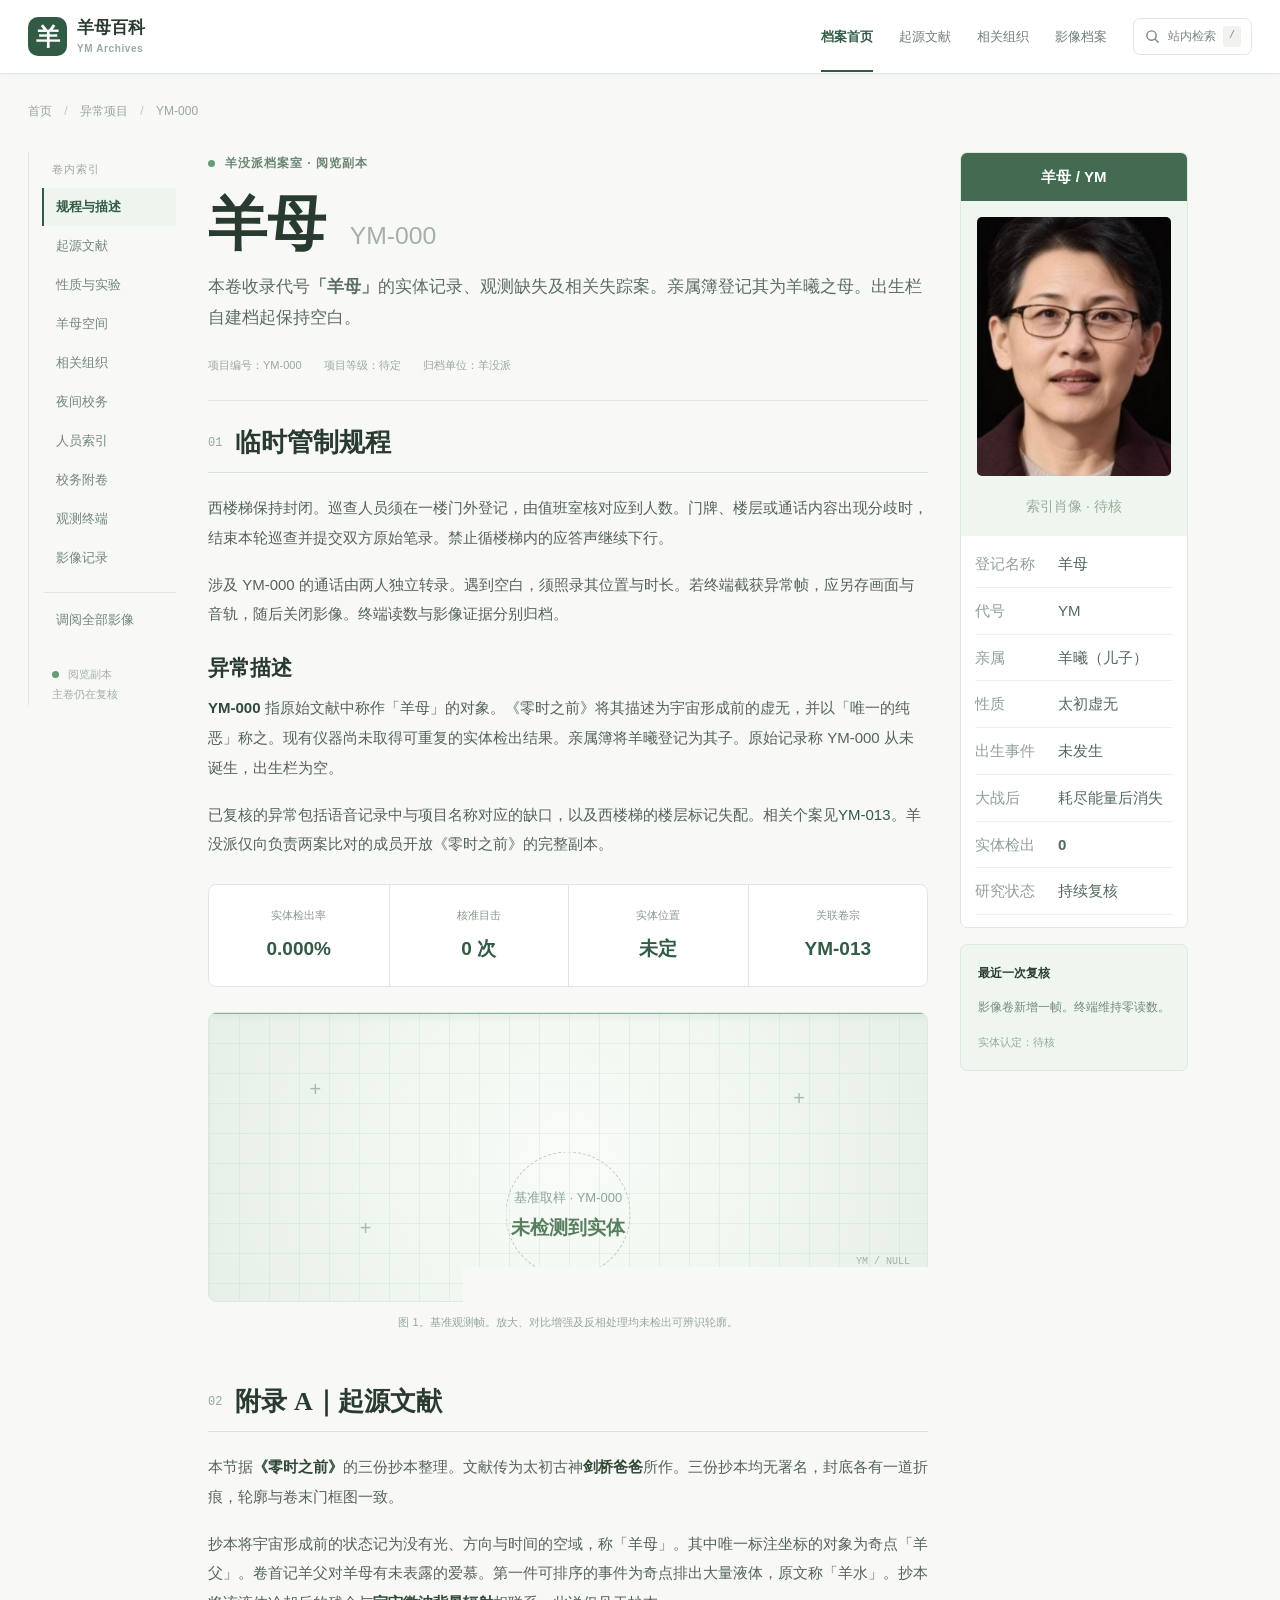
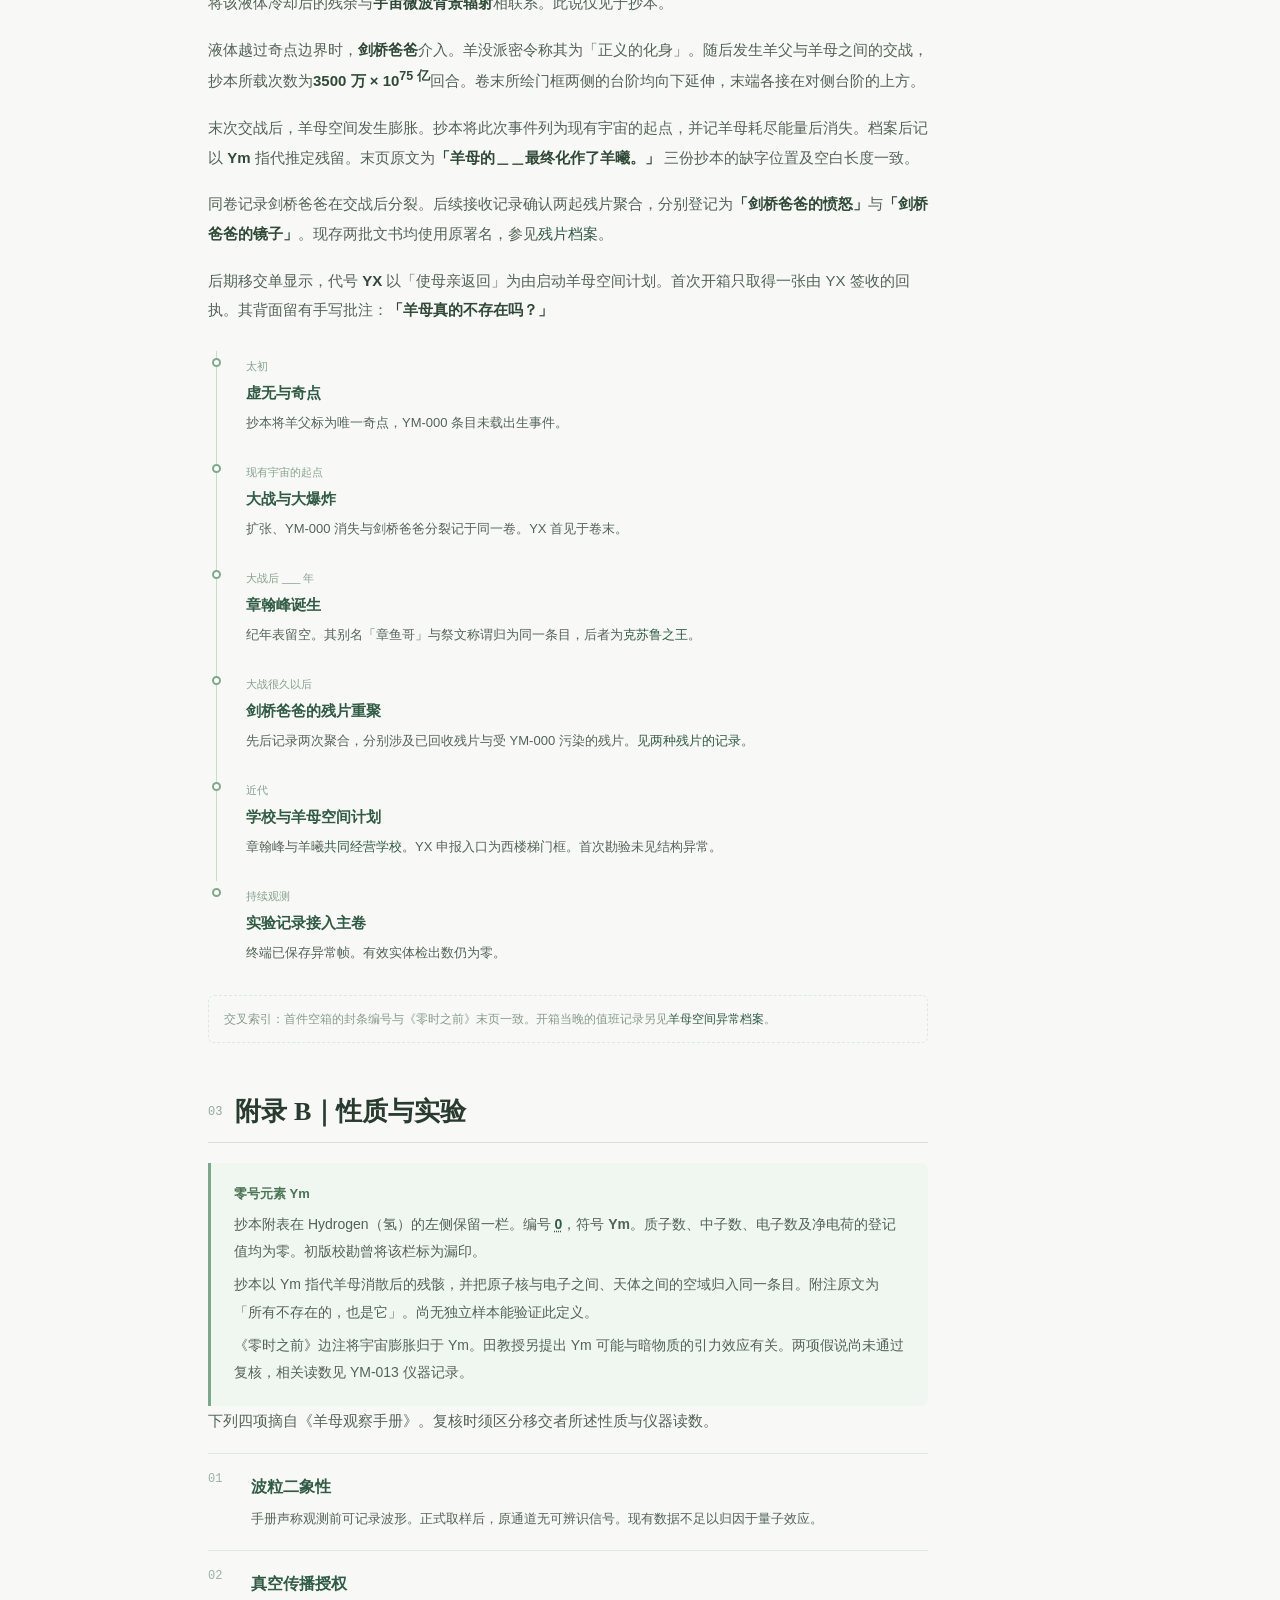
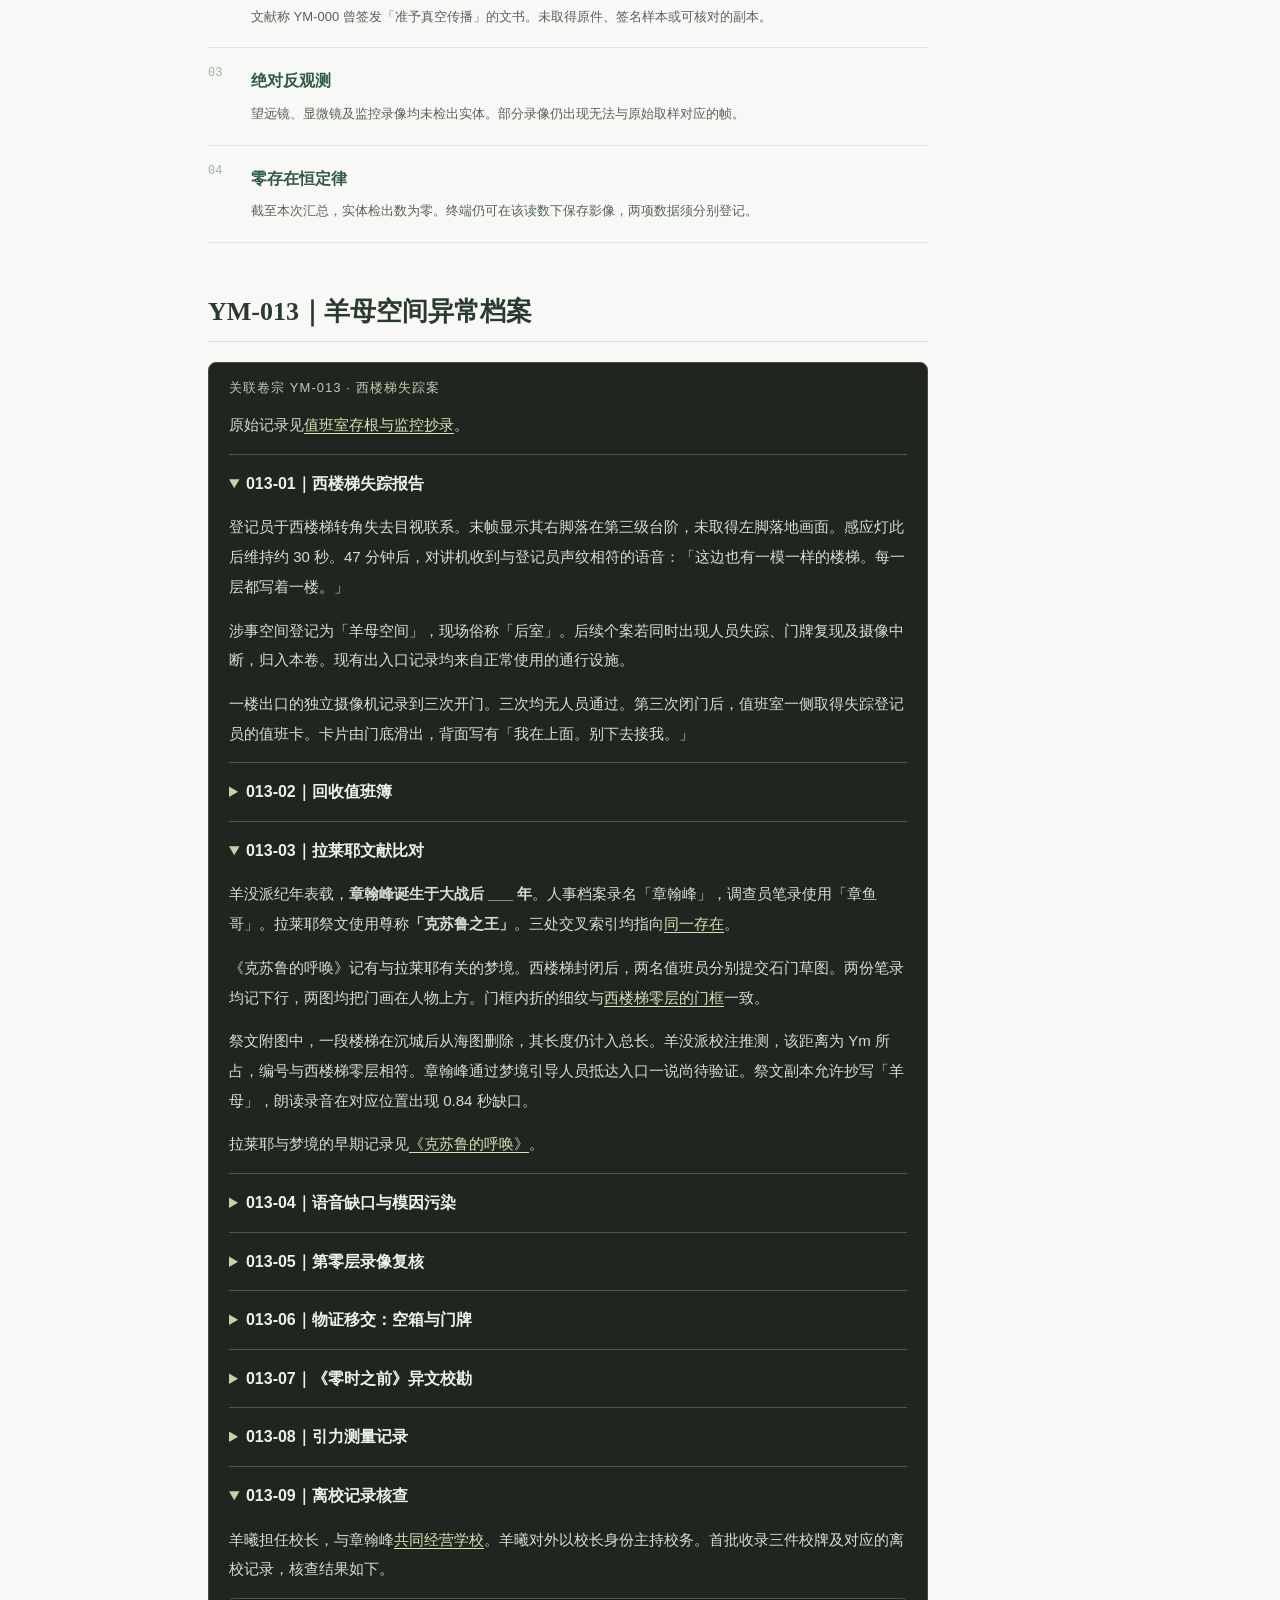
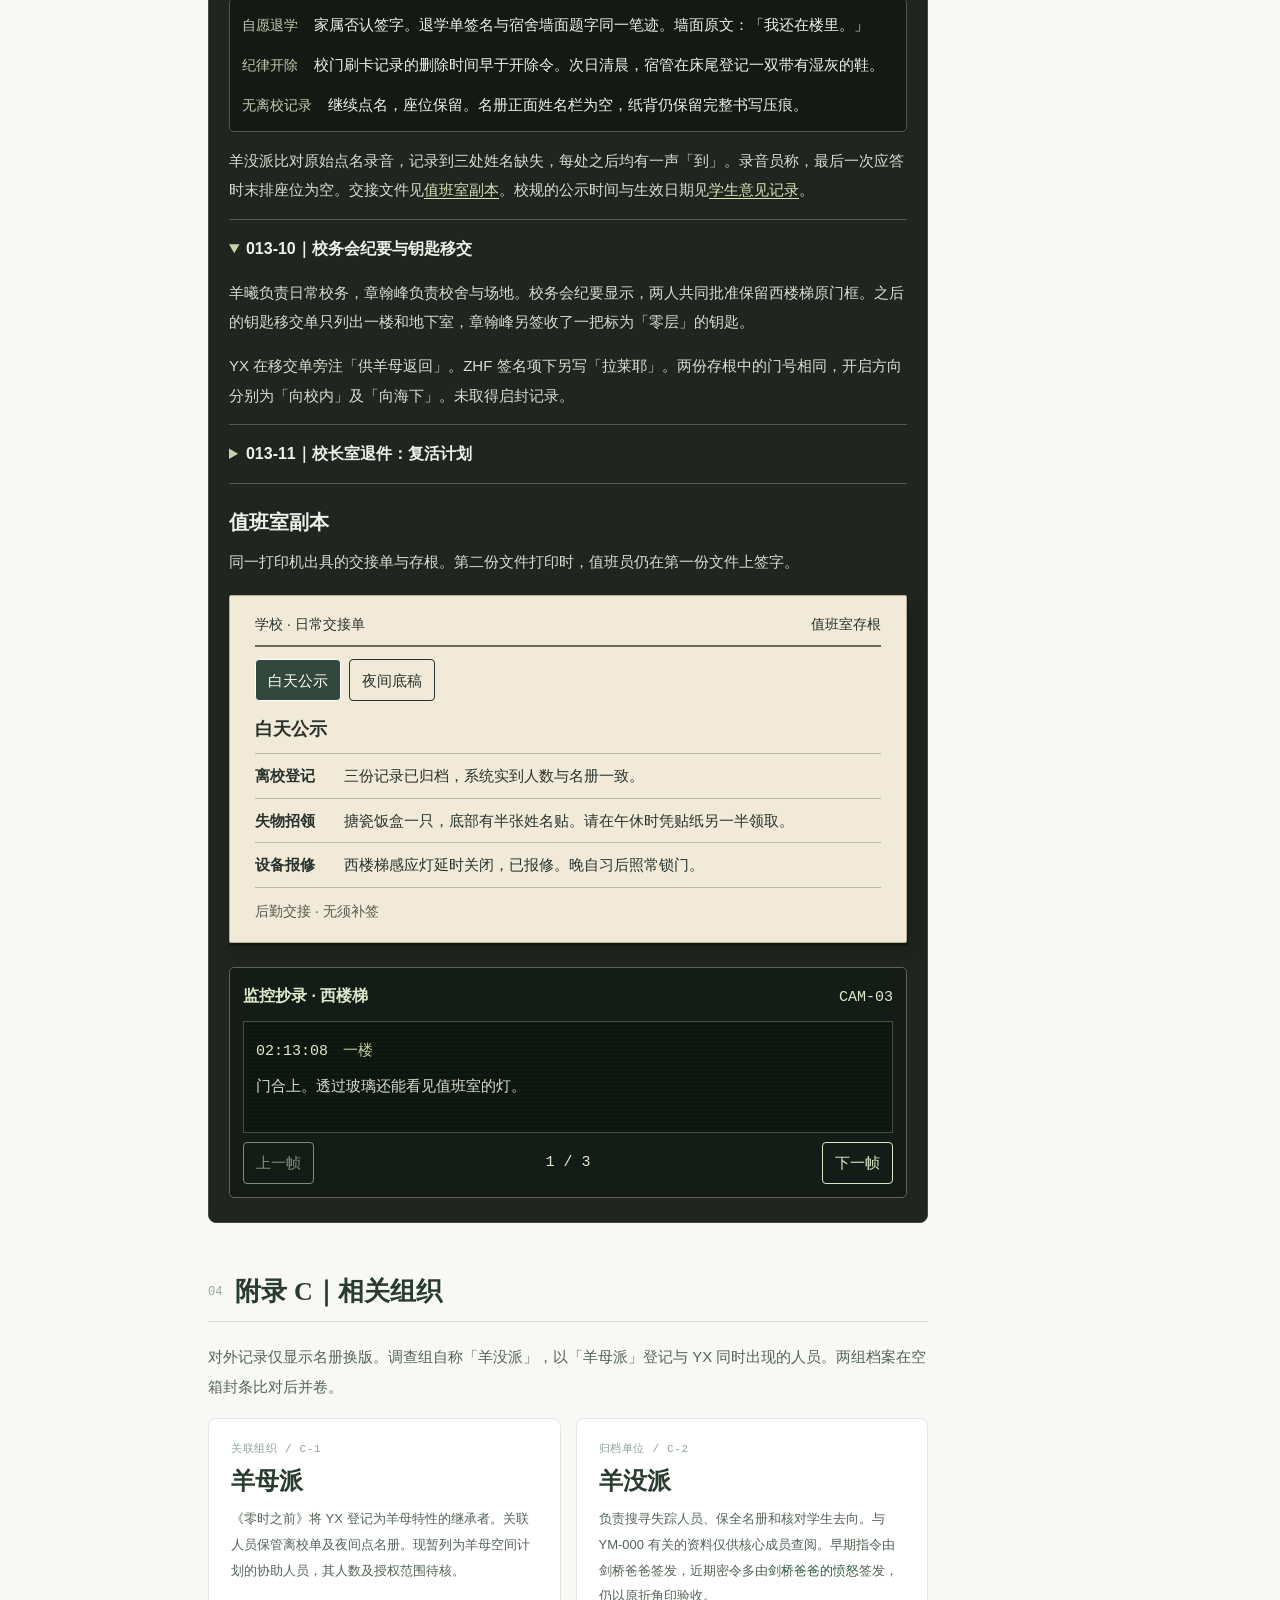
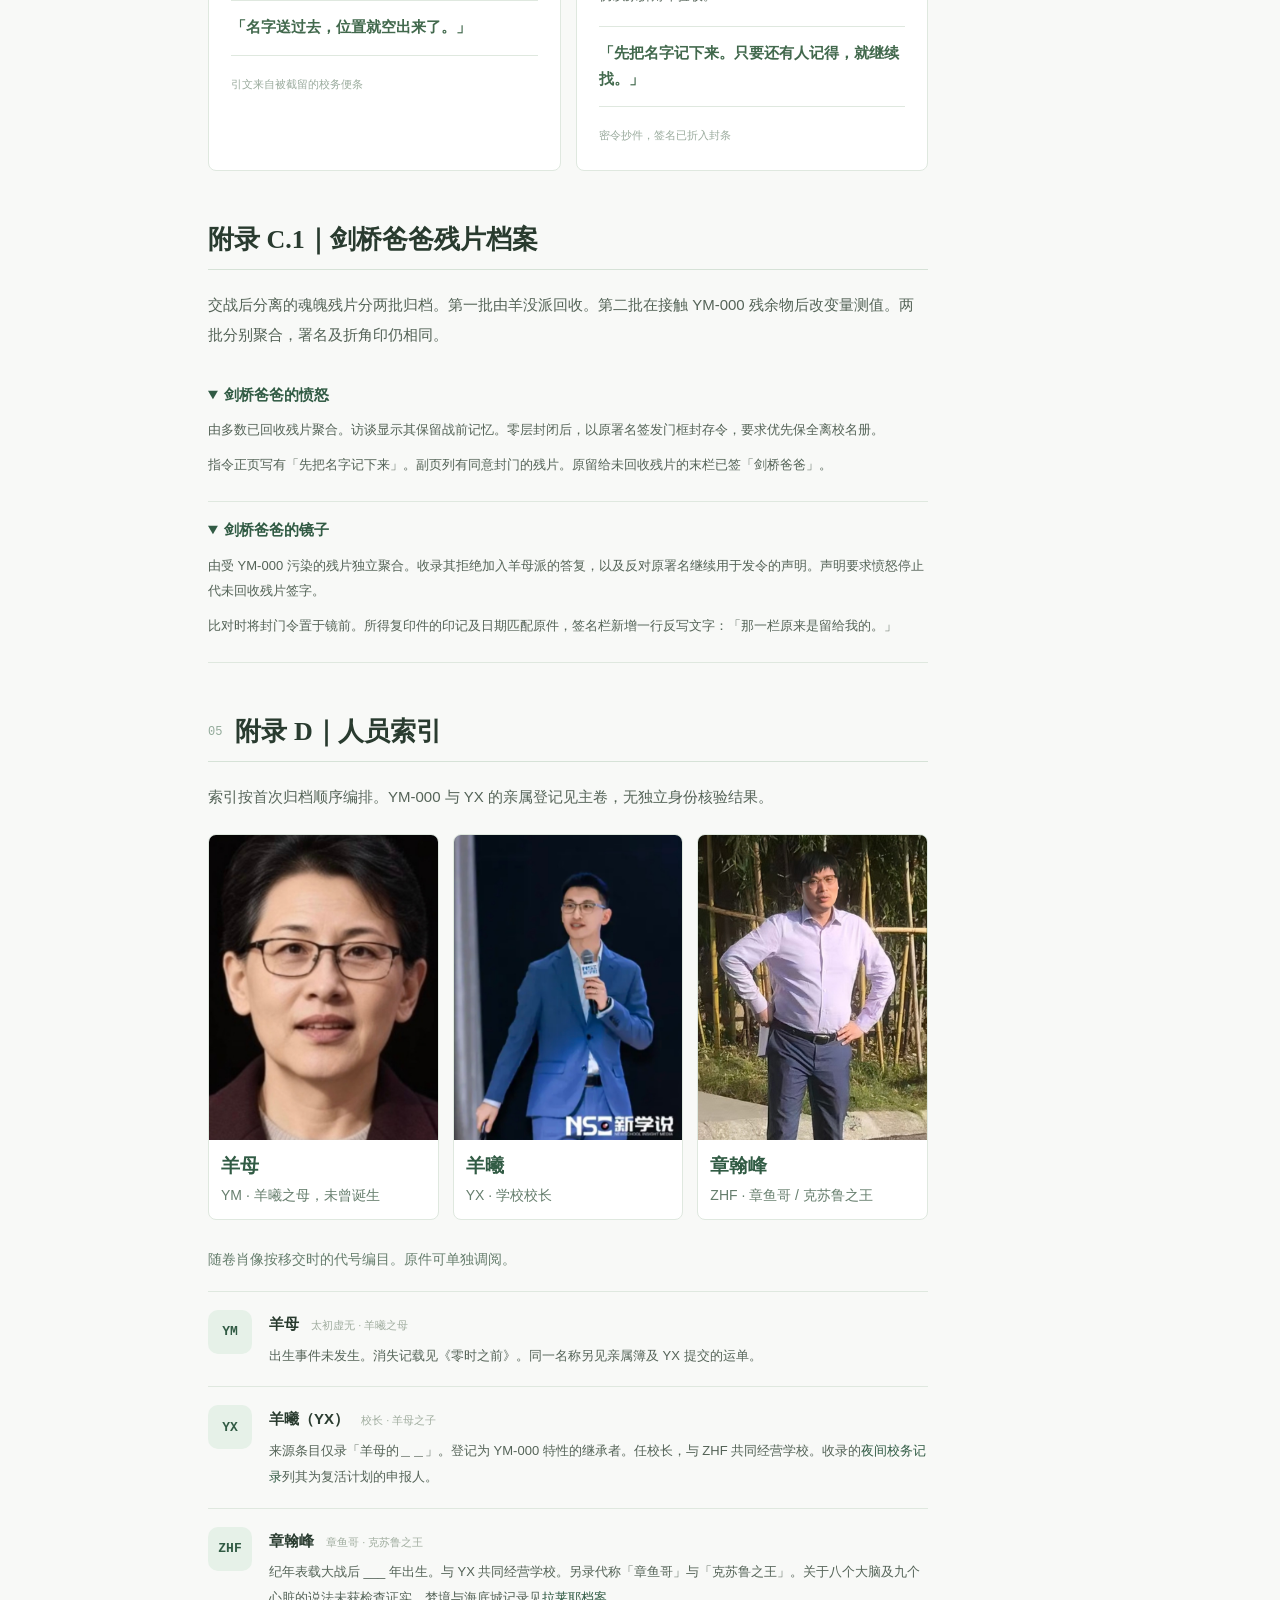
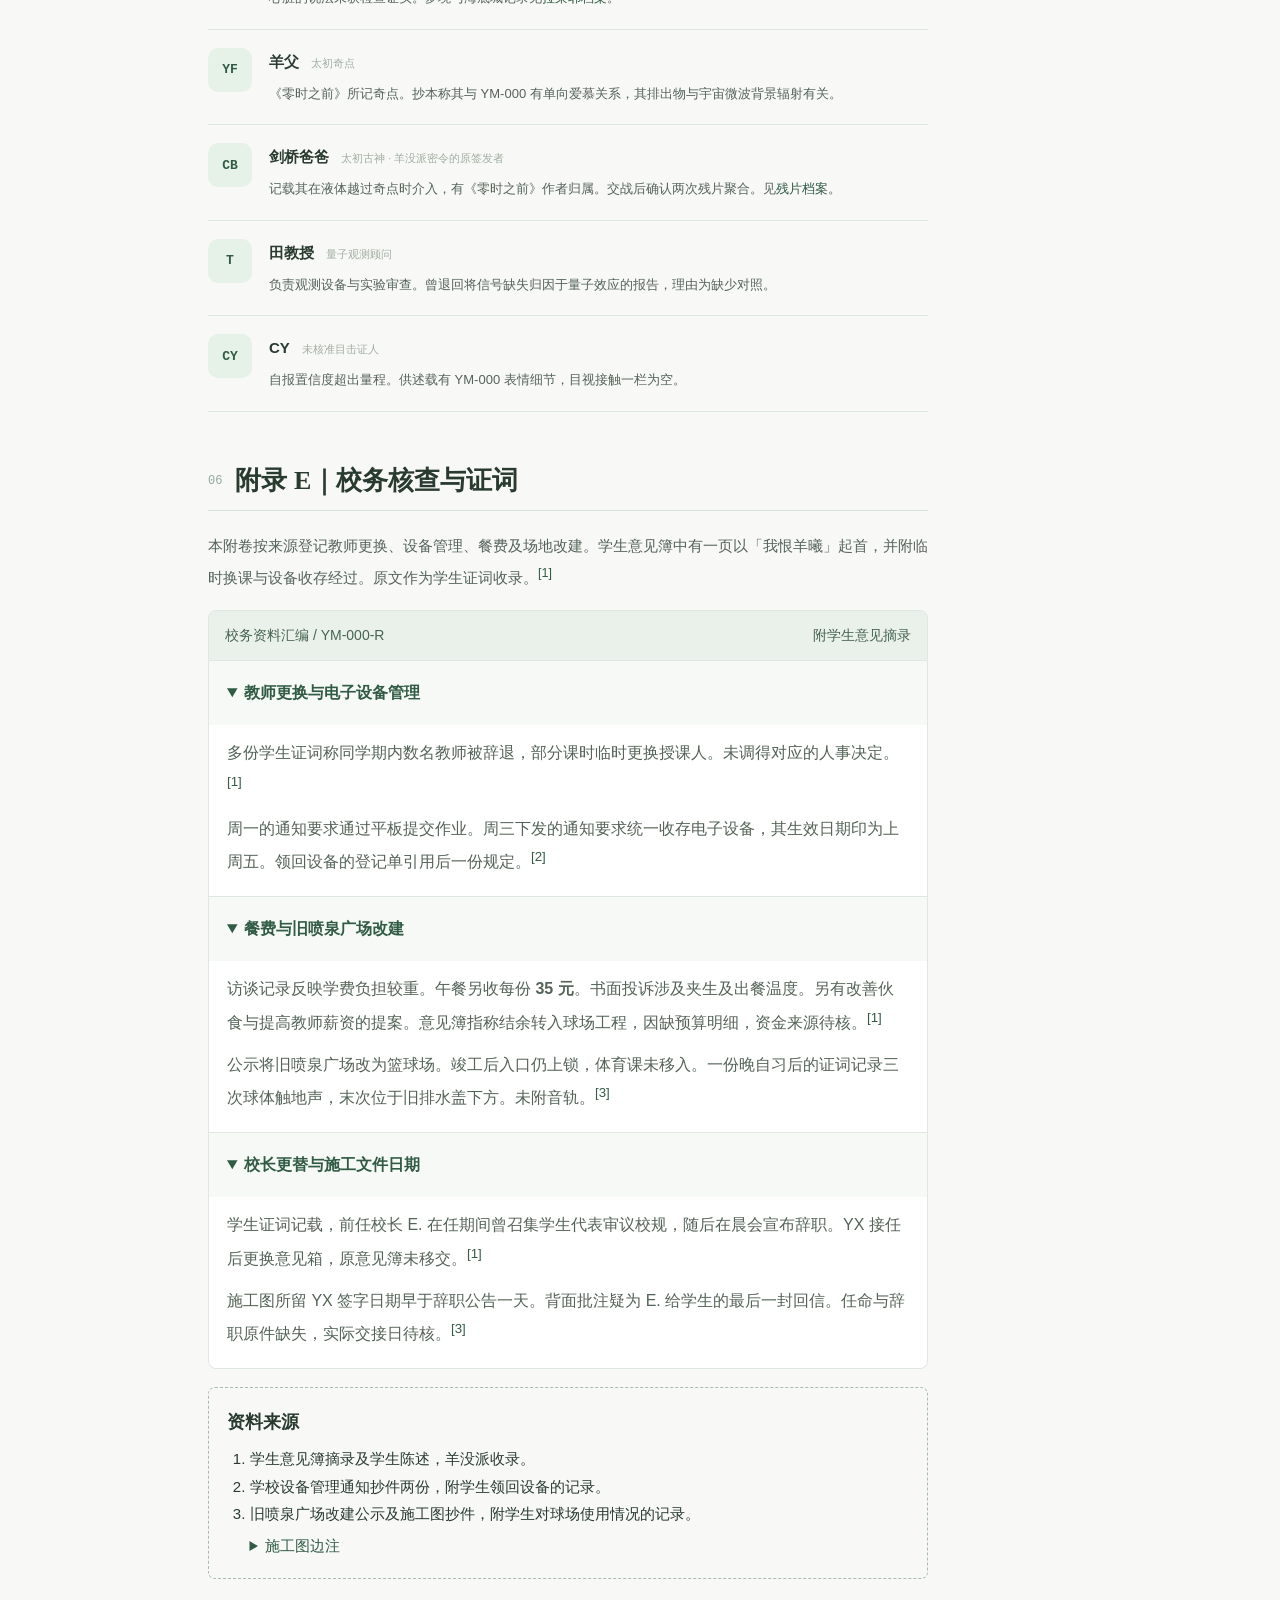
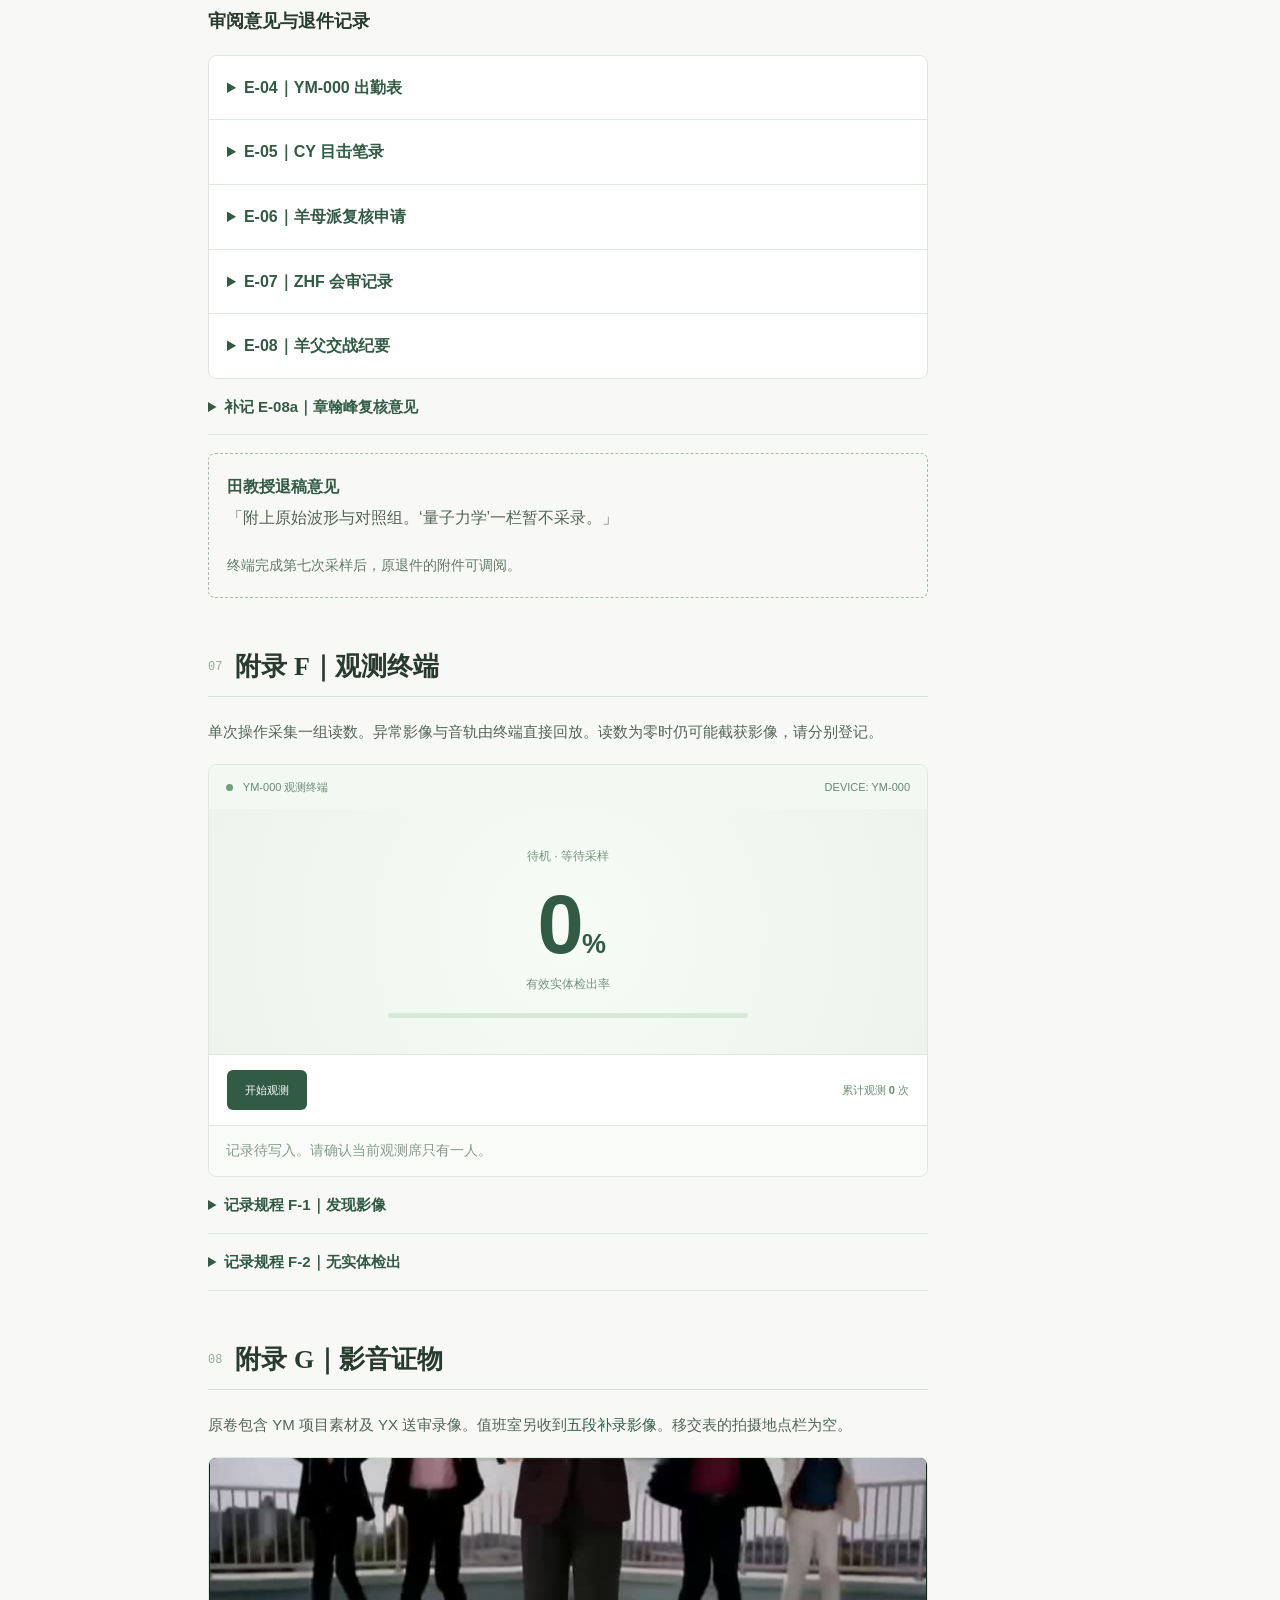
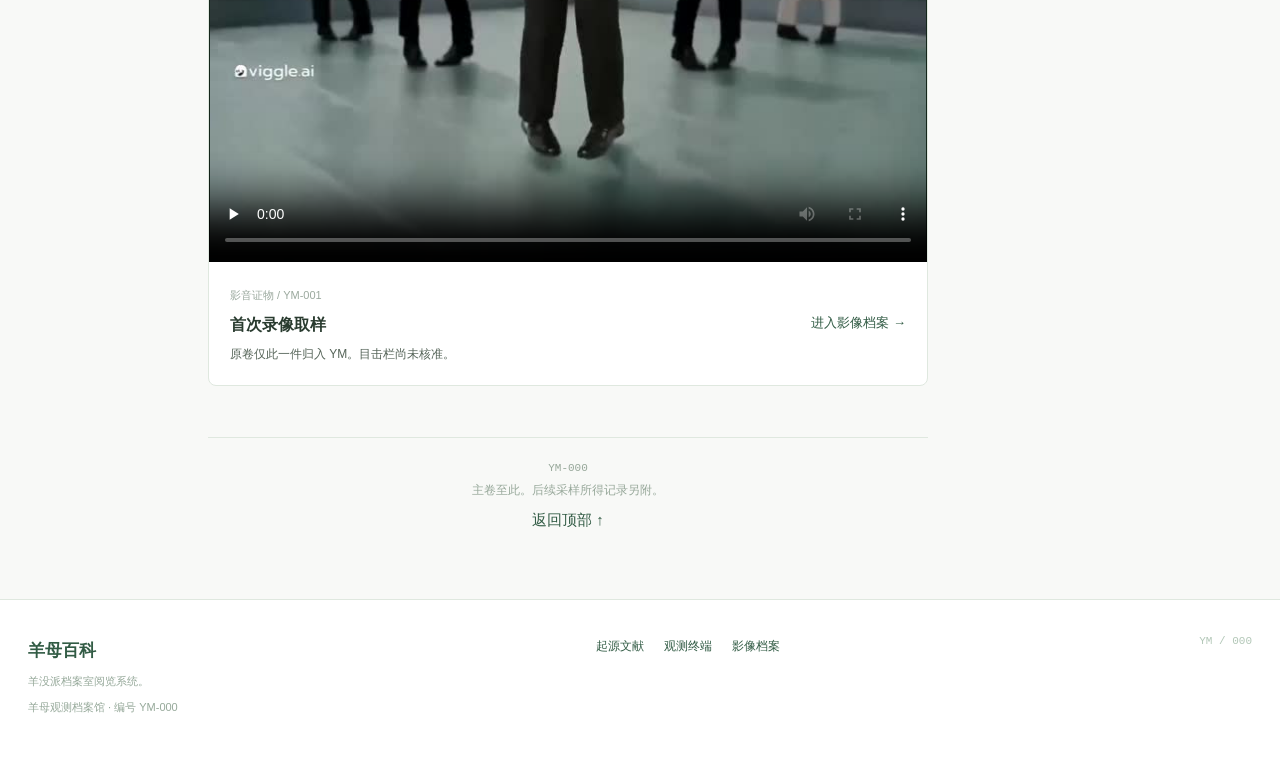
==== commit e3a85023: "Put the Yangmu name before its project number" ====
--- a/index.html
+++ b/index.html
@@ -5,7 +5,7 @@
   <meta name="viewport" content="width=device-width, initial-scale=1">
   <meta name="theme-color" content="#f8f9f7">
   <meta name="description" content="YM-000 阅览副本。收录管制规程、异常描述、失踪调查与影音附卷。">
-  <title>YM-000 羊母｜羊母百科</title>
+  <title>羊母 YM-000｜羊母百科</title>
   <link rel="stylesheet" href="style.css?v=ym000-r24">
   <script src="script.js?v=ym000-r21" defer></script>
 </head>
@@ -35,7 +35,7 @@
 
       <article class="article">
         <div class="article-category"><span class="category-dot"></span> 羊没派档案室 · 阅览副本</div>
-        <h1 class="main-title"><span data-interference-text="YM-0▉0" data-interference-registry="观测席">YM-000</span> <span class="english" data-interference-text="羊▉" data-interference-registry="实到 +1">羊母</span></h1>
+        <h1 class="main-title"><span data-interference-text="羊▉" data-interference-registry="观测席">羊母</span> <span class="english" data-interference-text="YM-0▉0" data-interference-registry="实到 +1">YM-000</span></h1>
         <p class="deck">本卷收录代号<strong>「羊母」</strong>的实体记录、观测缺失及相关失踪案。亲属簿登记其为羊曦之母。出生栏自建档起保持空白。</p>
         <div class="article-meta"><span>项目编号：YM-000</span><span>项目等级：待定</span><span>归档单位：羊没派</span></div>
         <section id="intro" class="content-section archive-entry">
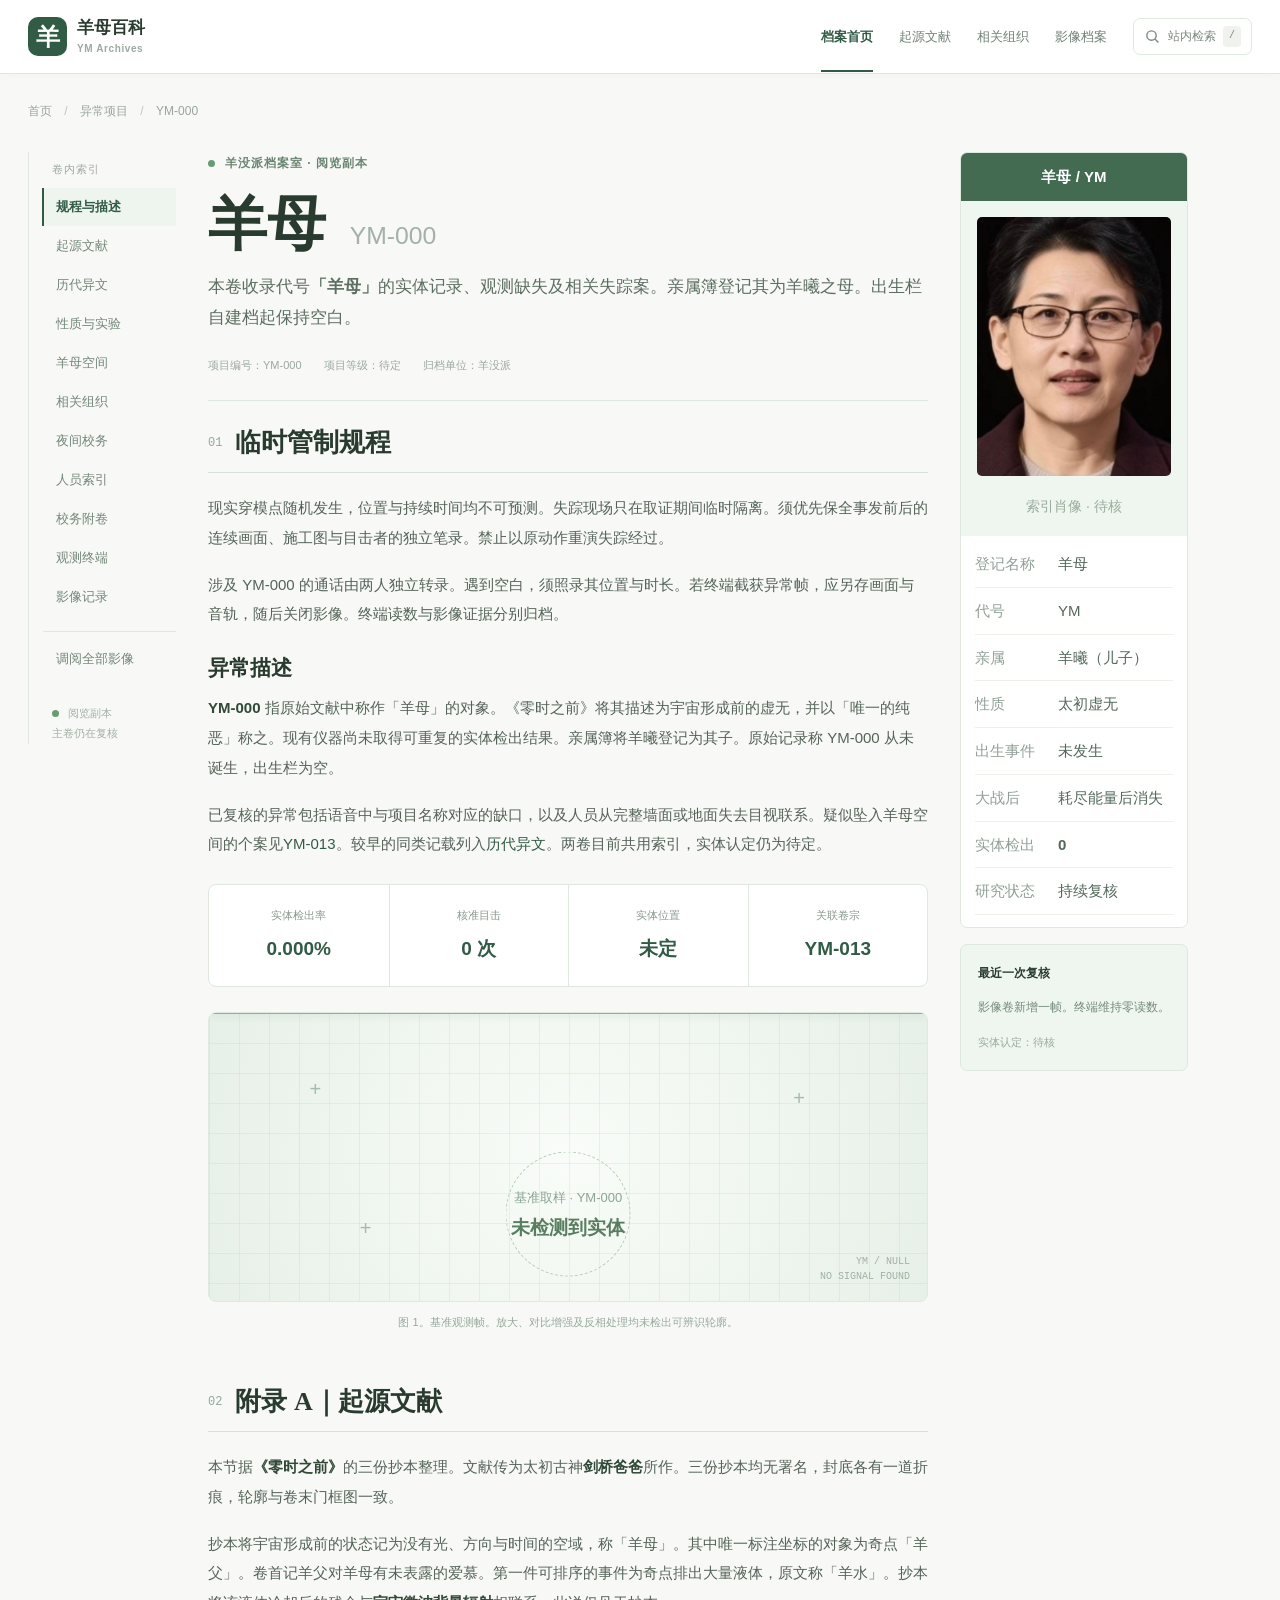
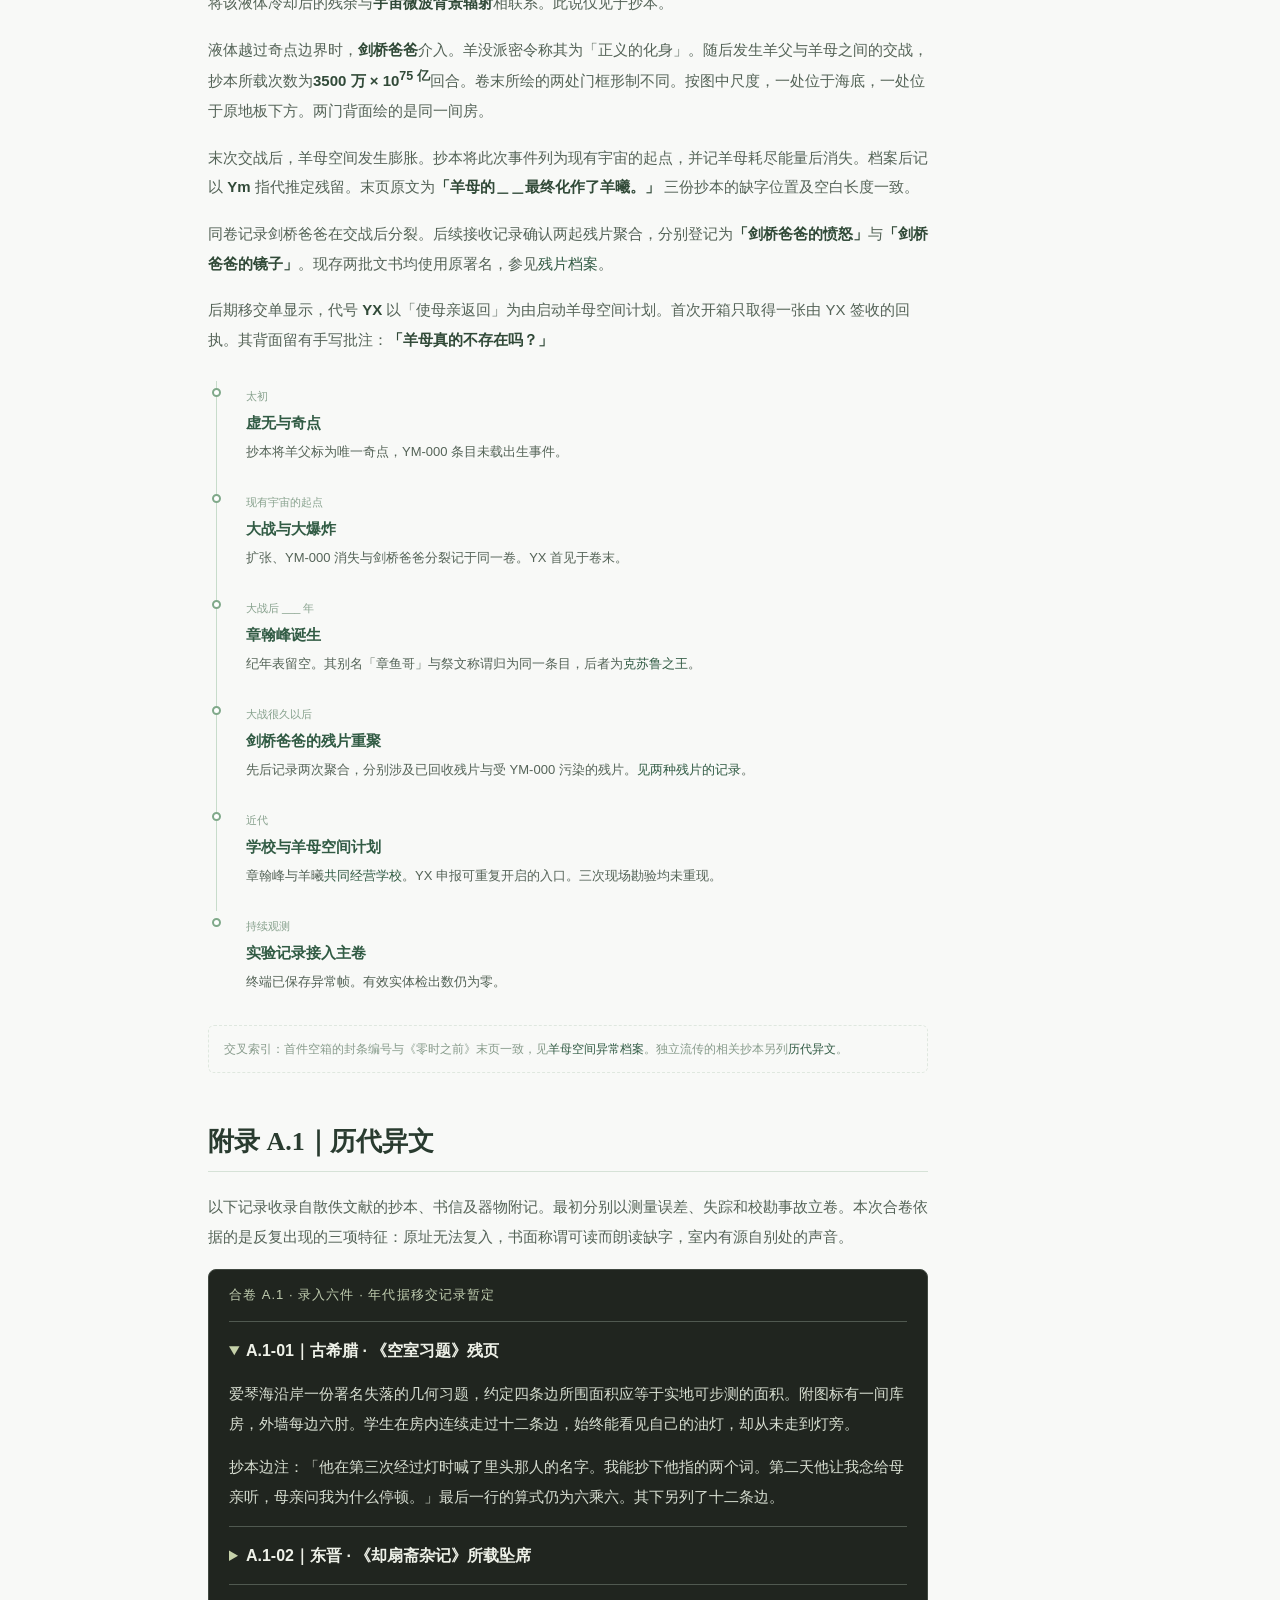
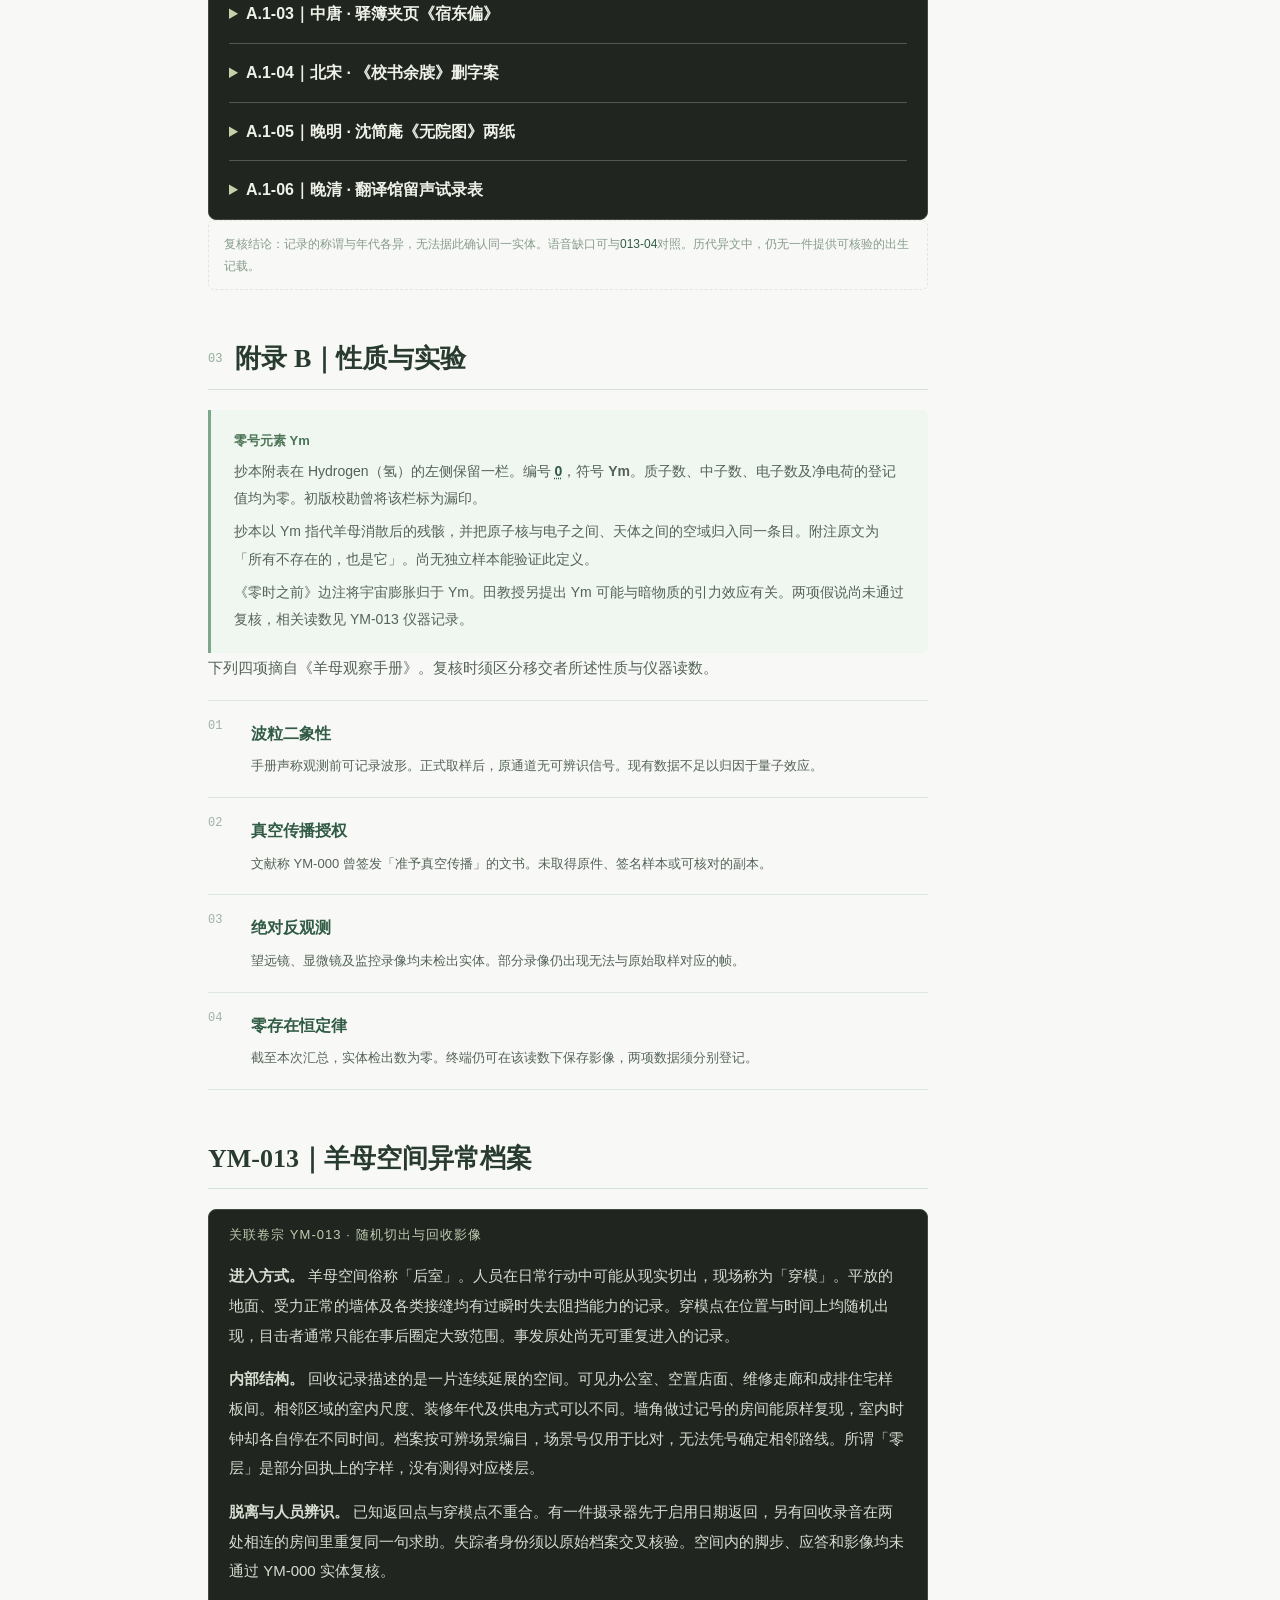
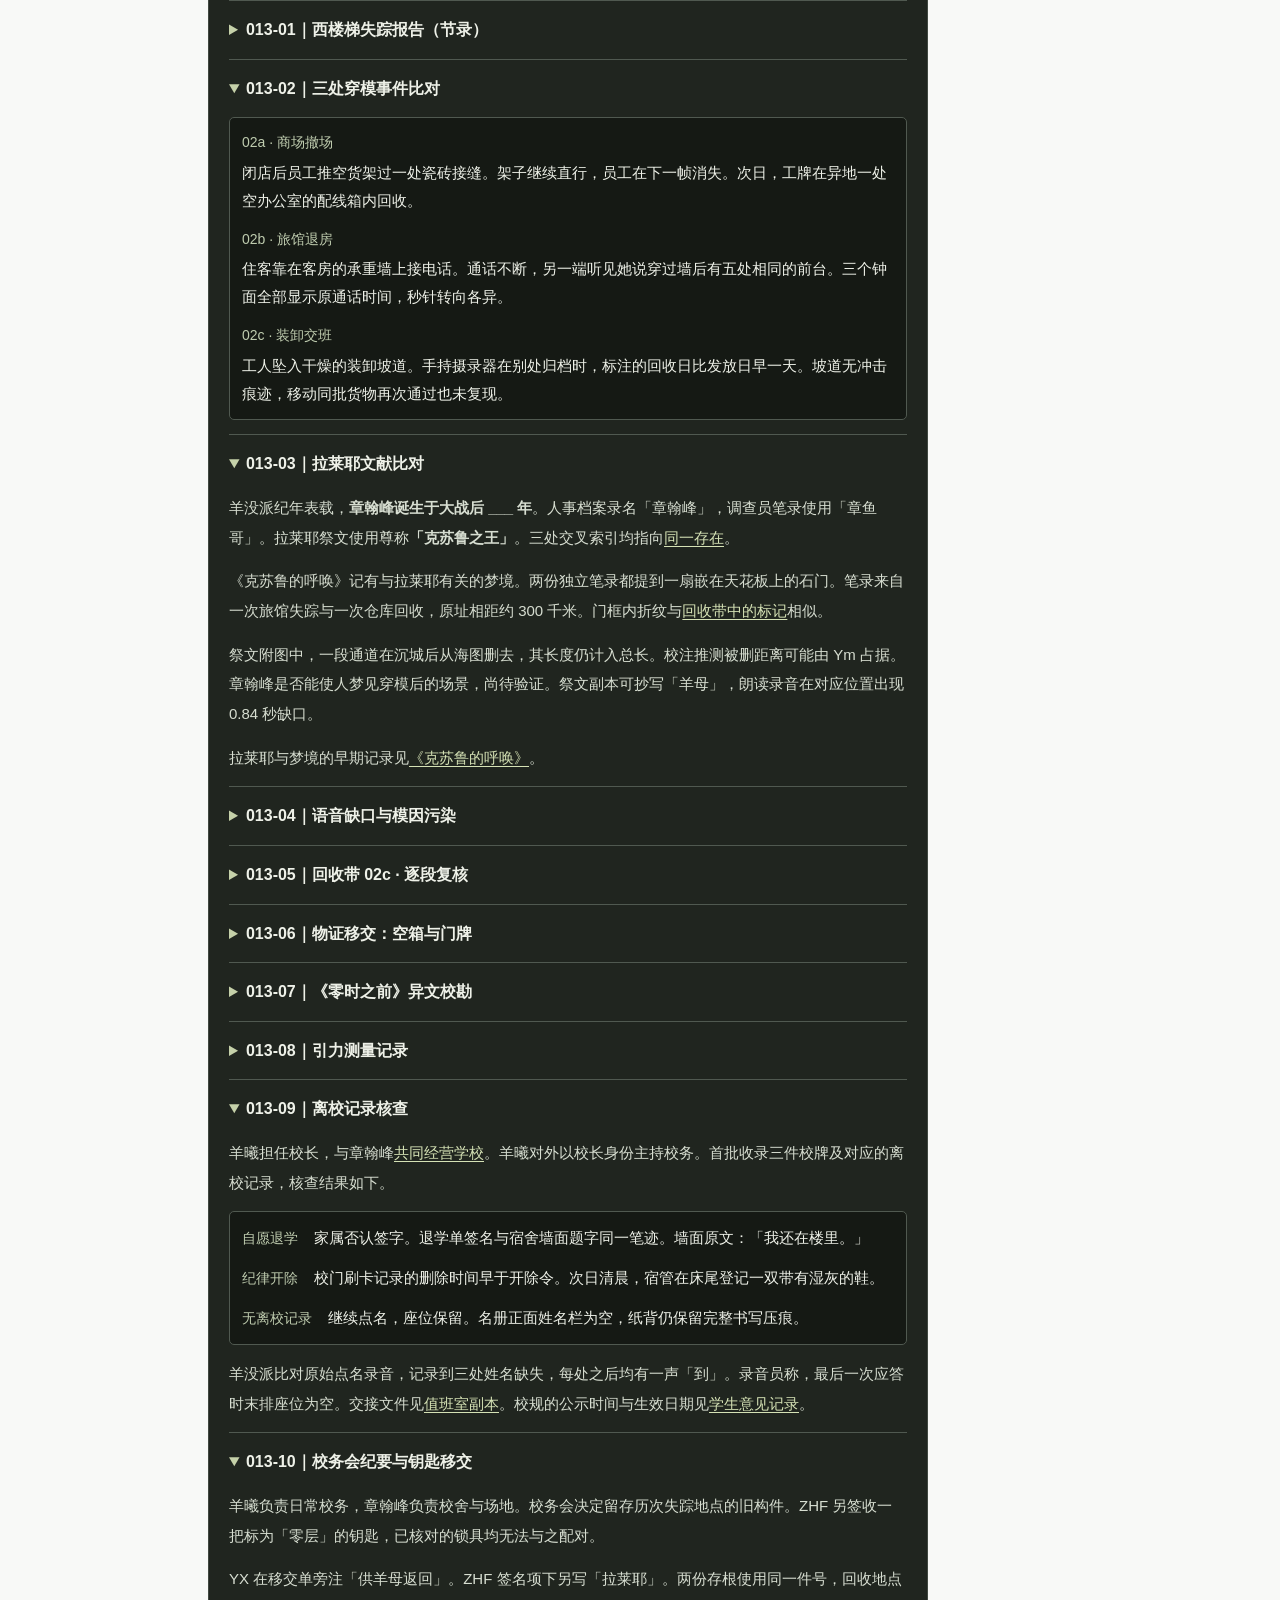
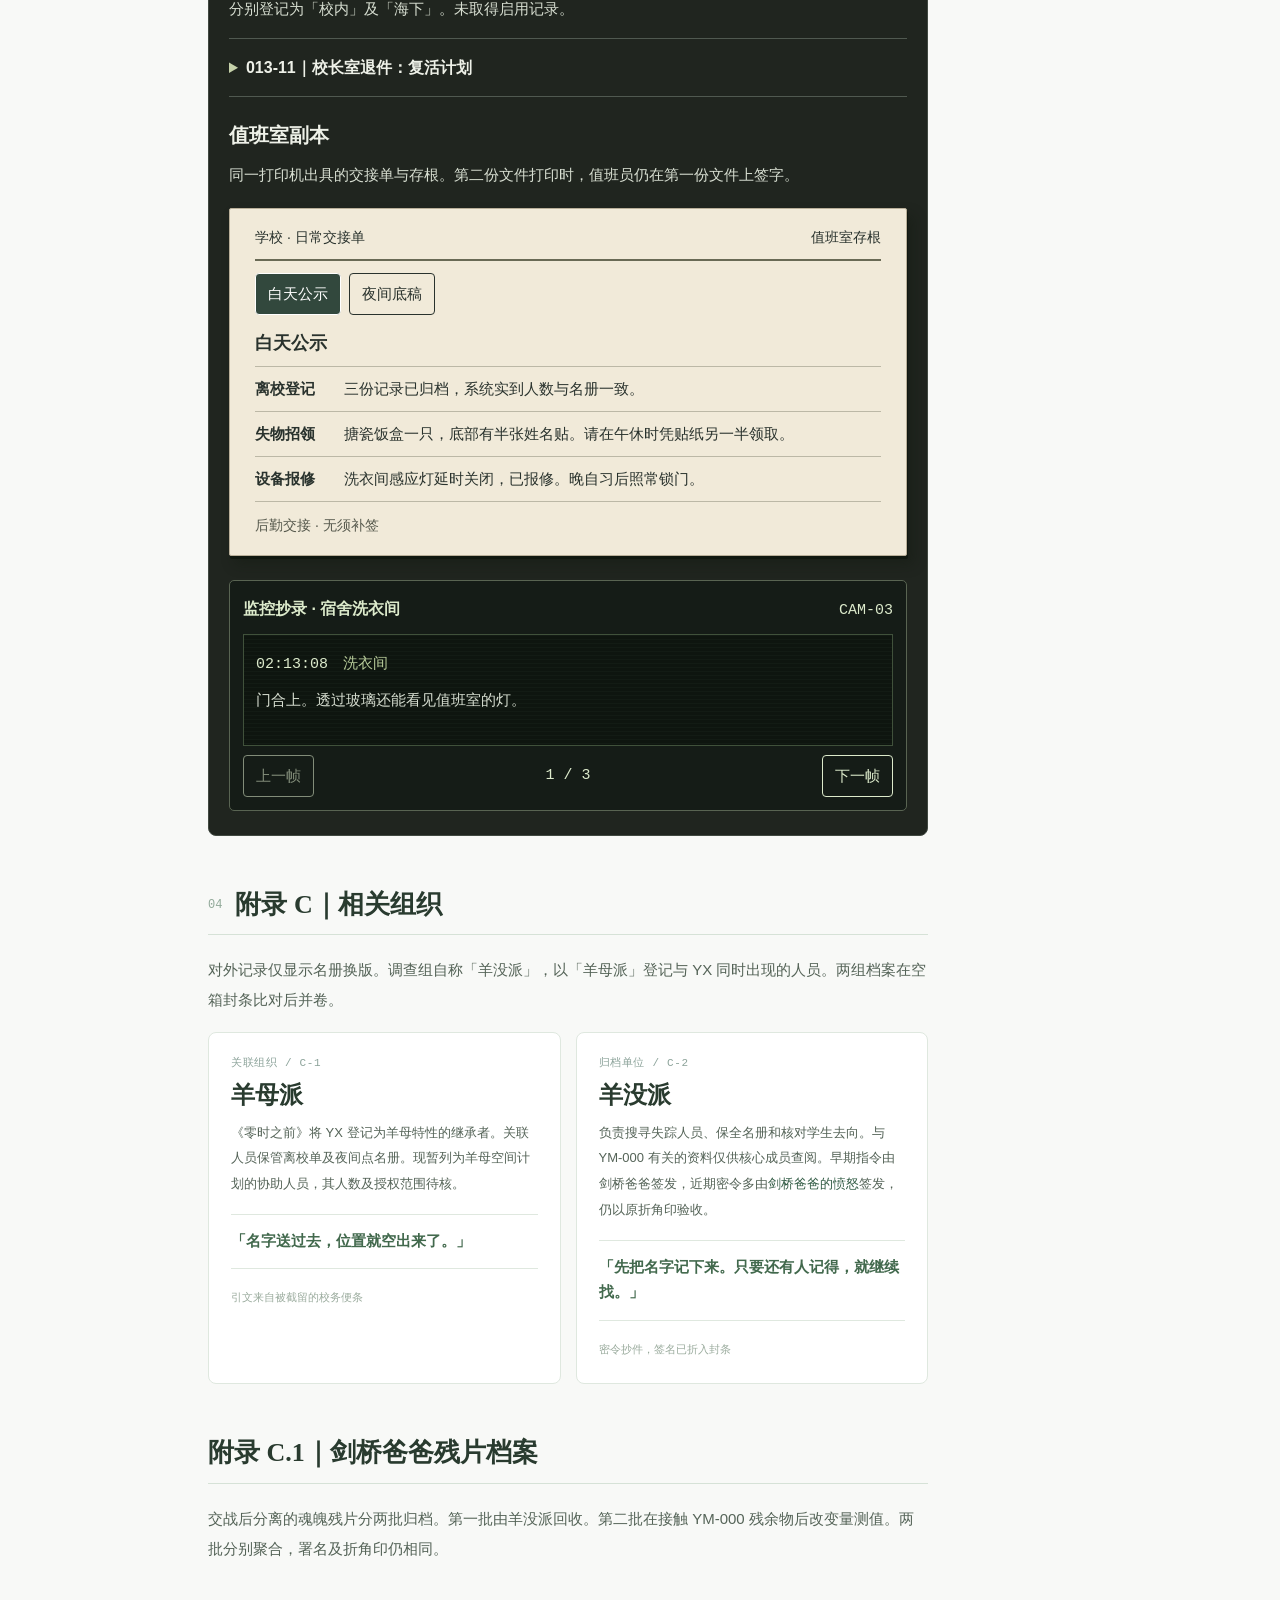
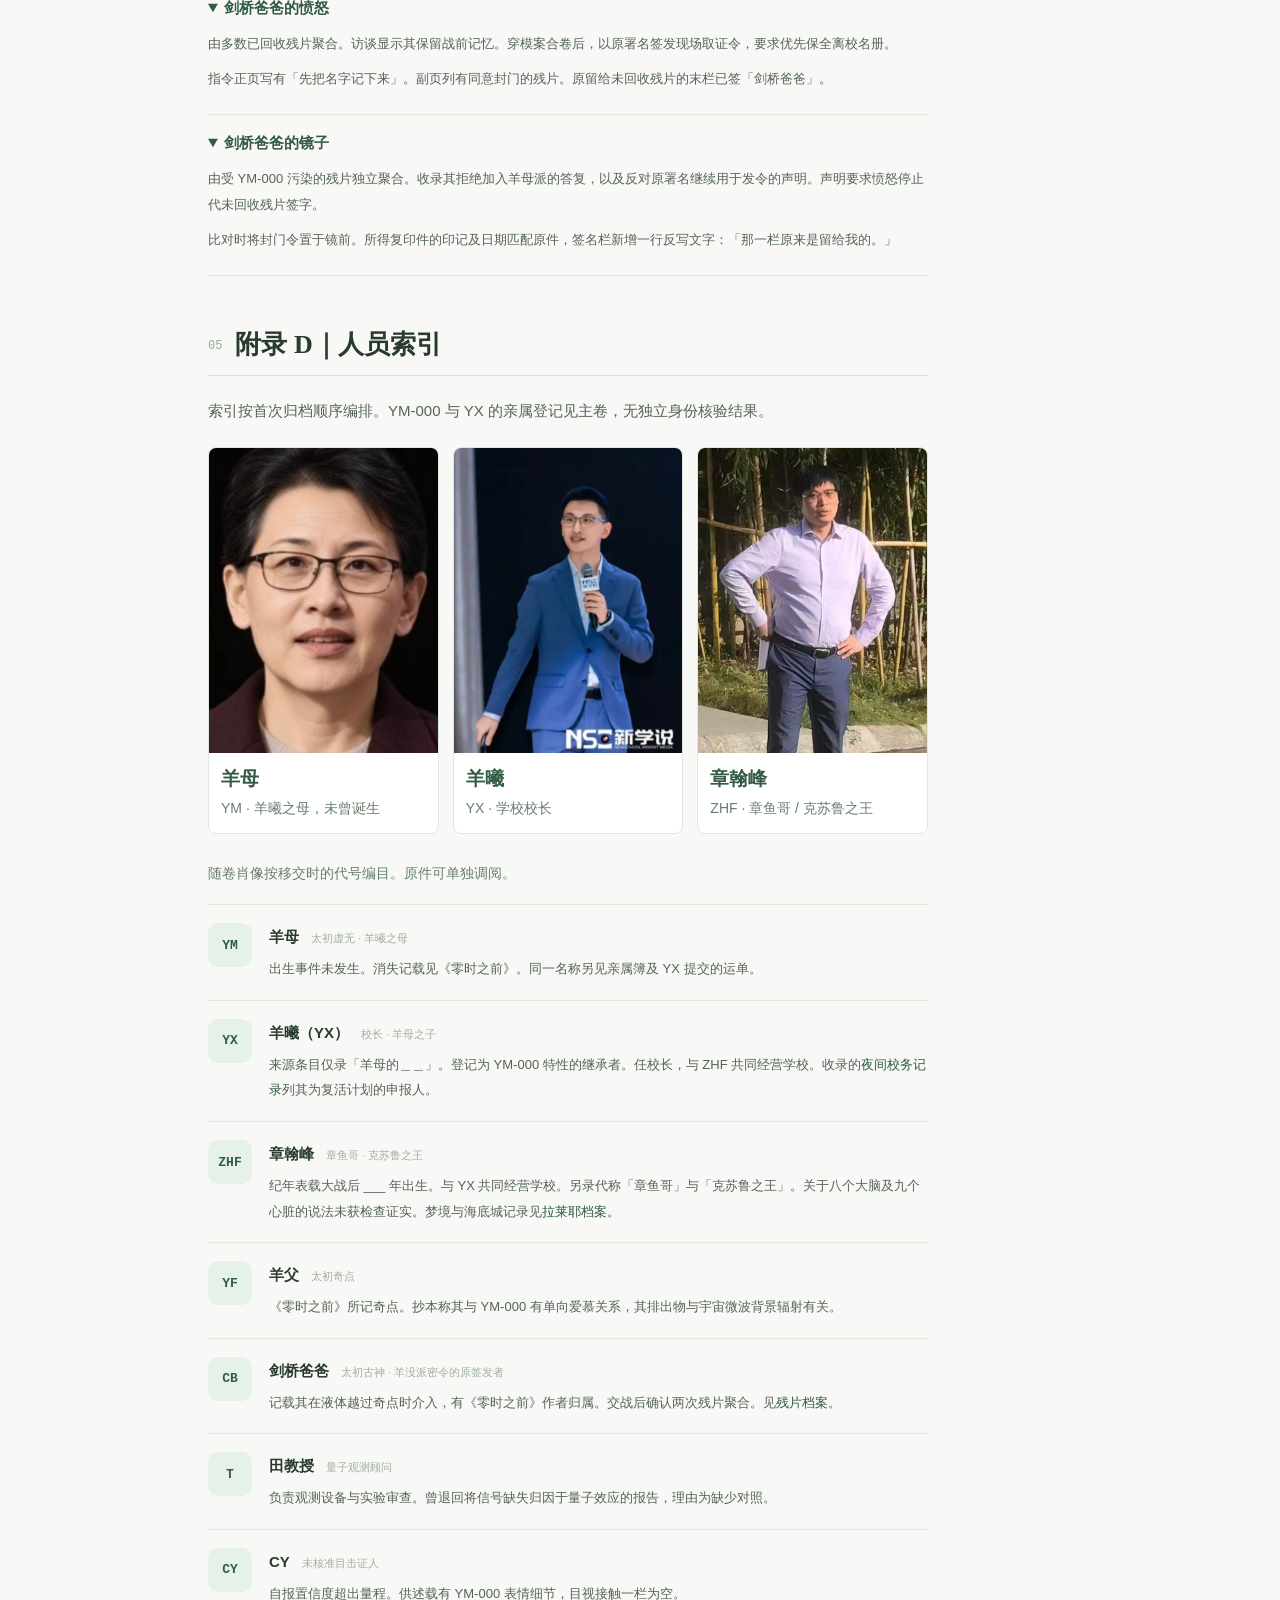
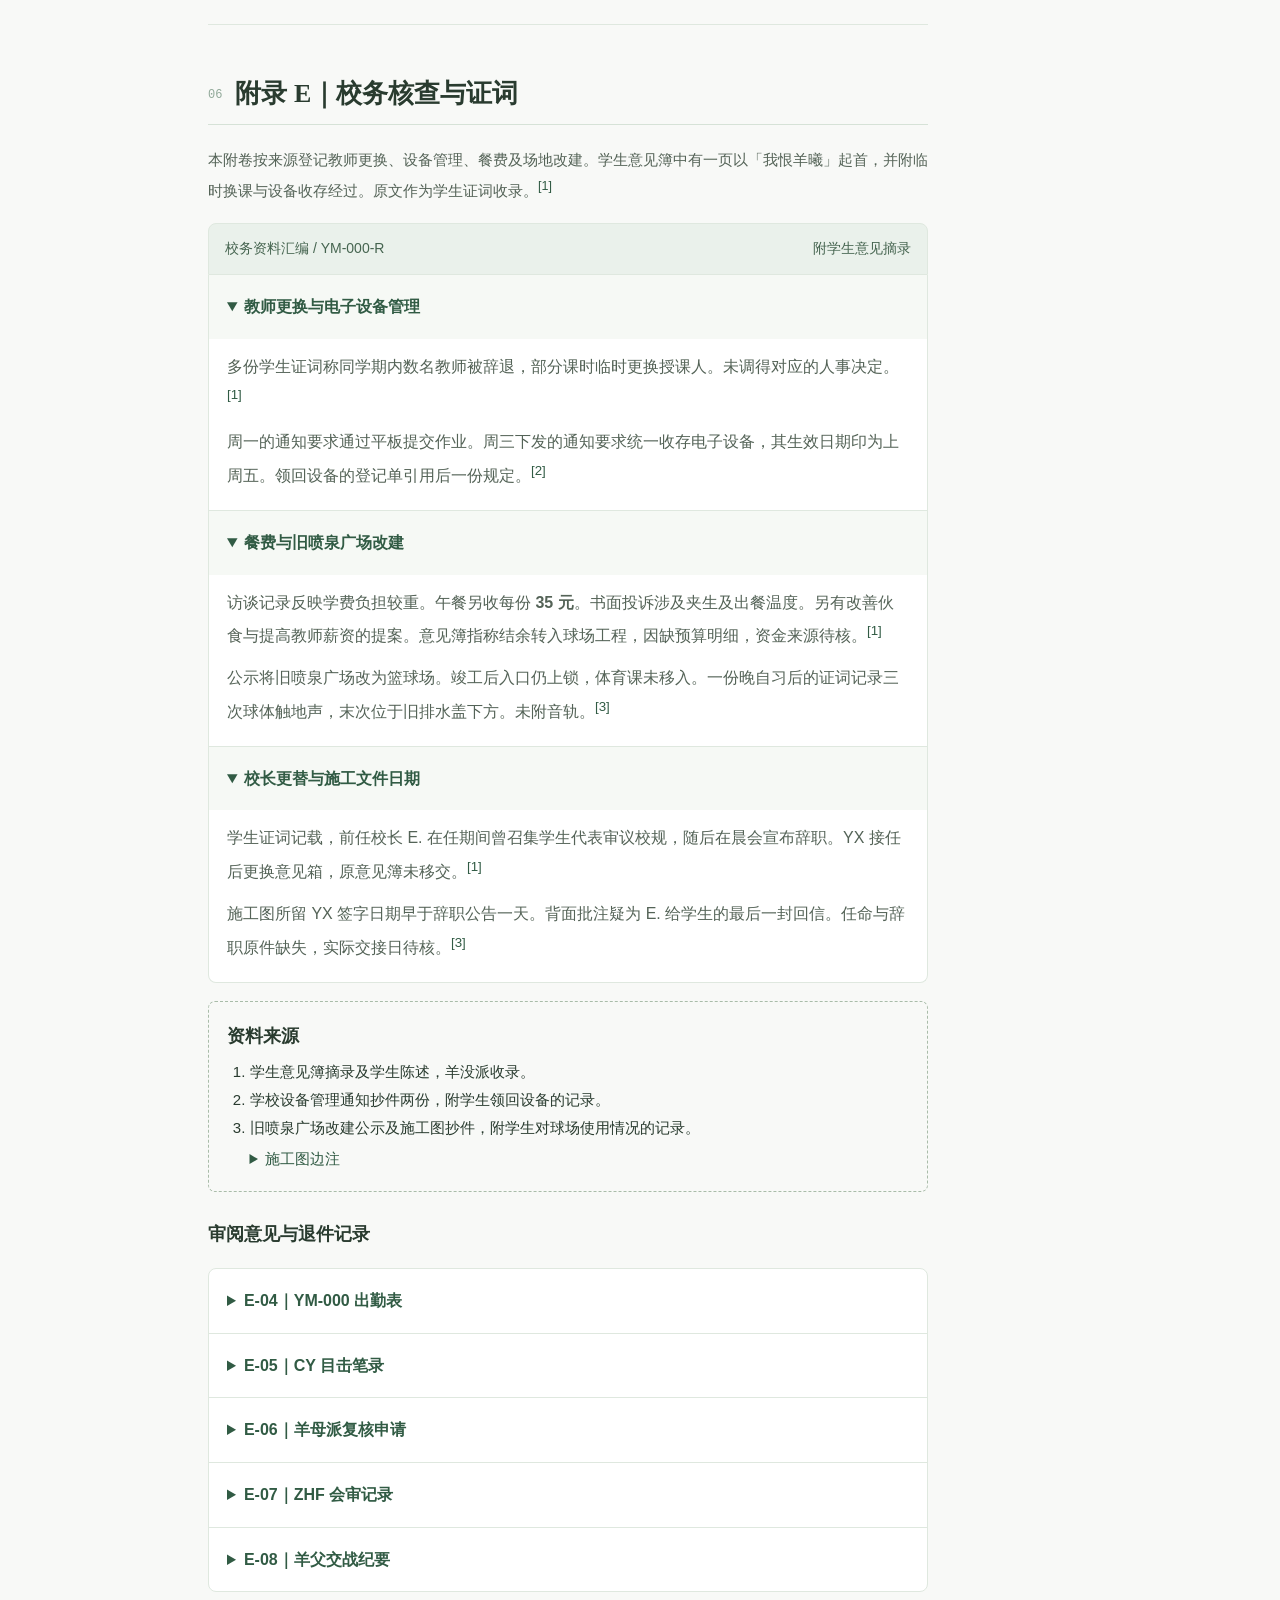
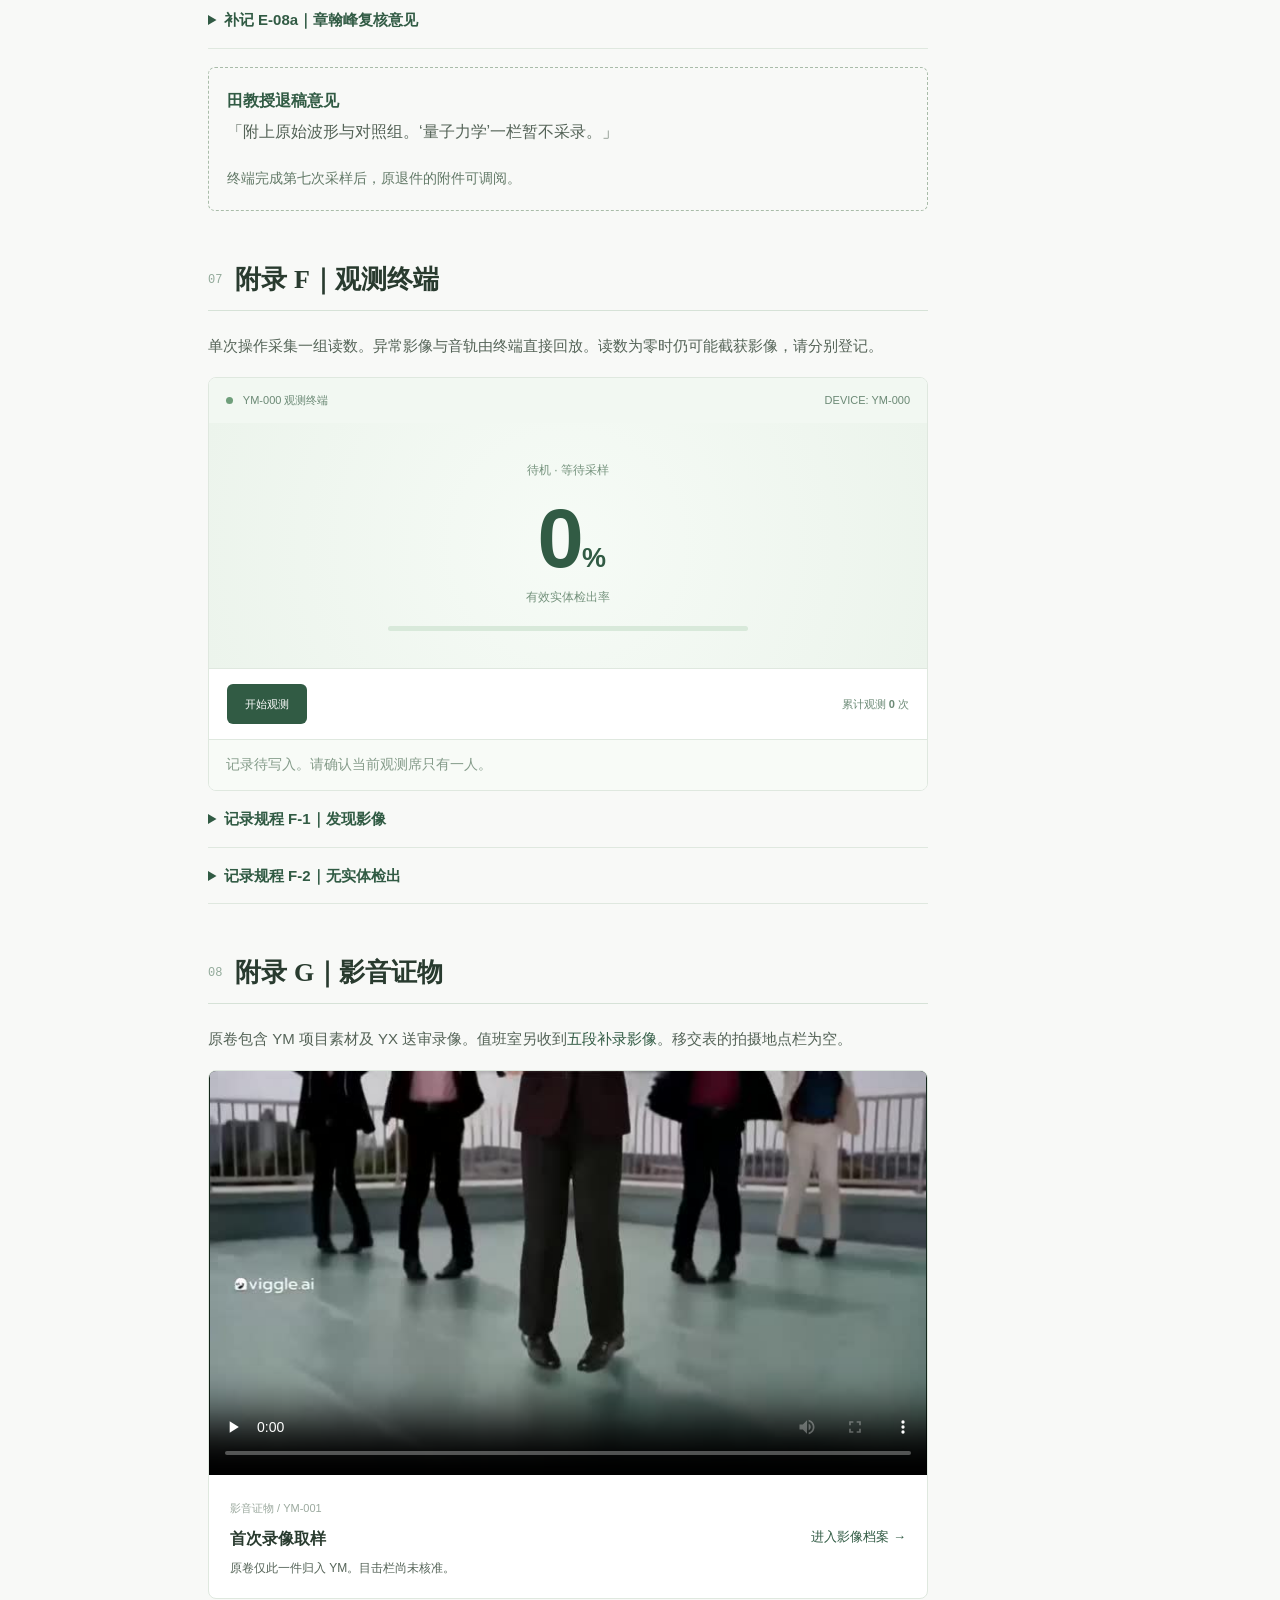
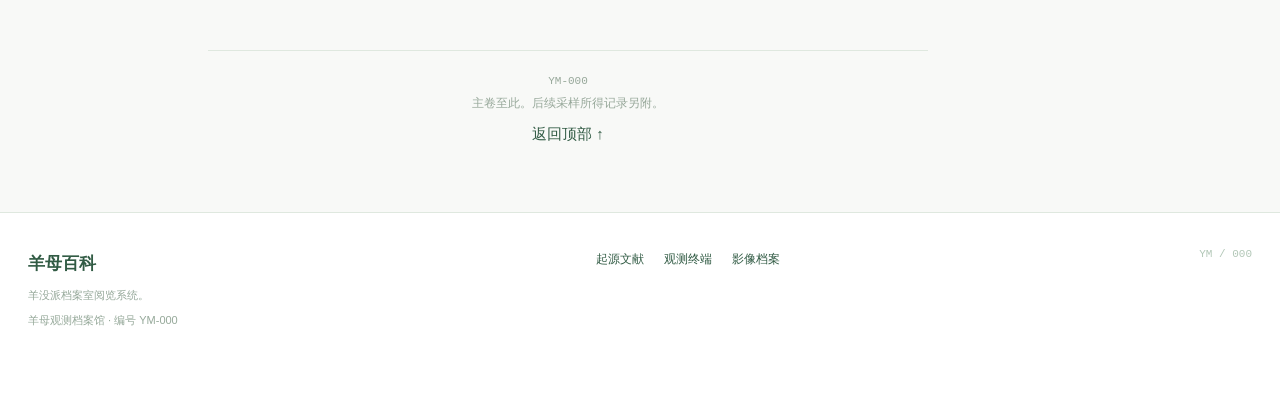
==== commit 66806f46: "Archive random noclip incidents and six historical fragments" ====
--- a/index.html
+++ b/index.html
@@ -4,10 +4,10 @@
   <meta charset="UTF-8">
   <meta name="viewport" content="width=device-width, initial-scale=1">
   <meta name="theme-color" content="#f8f9f7">
-  <meta name="description" content="YM-000 阅览副本。收录管制规程、异常描述、失踪调查与影音附卷。">
+  <meta name="description" content="YM-000 阅览副本。收录现实穿模事件、历代异文、失踪调查与影音附卷。">
   <title>羊母 YM-000｜羊母百科</title>
   <link rel="stylesheet" href="style.css?v=ym000-r24">
-  <script src="script.js?v=ym000-r21" defer></script>
+  <script src="script.js?v=ym000-r22" defer></script>
 </head>
 <body data-page="home">
   <a class="skip" href="#main">跳至正文</a>
@@ -30,7 +30,7 @@
     <div class="breadcrumb">首页 <span>/</span> 异常项目 <span>/</span> YM-000</div>
     <div class="page-layout">
       <aside class="side-index" aria-label="页面目录">
-        <div class="side-inner"><div class="side-heading">卷内索引</div><a href="#intro" class="current">规程与描述</a><a href="#origin">起源文献</a><a href="#abilities">性质与实验</a><a href="#space-archive">羊母空间</a><a href="#factions">相关组织</a><a href="#academy-record">夜间校务</a><a href="#characters">人员索引</a><a href="#annotations">校务附卷</a><a href="#observation">观测终端</a><a href="#records">影像记录</a><a class="side-gallery" href="影像档案.html">调阅全部影像</a><div class="side-note"><span class="tiny-dot"></span> 阅览副本<br>主卷仍在复核</div></div>
+        <div class="side-inner"><div class="side-heading">卷内索引</div><a href="#intro" class="current">规程与描述</a><a href="#origin">起源文献</a><a href="#historical-records">历代异文</a><a href="#abilities">性质与实验</a><a href="#space-archive">羊母空间</a><a href="#factions">相关组织</a><a href="#academy-record">夜间校务</a><a href="#characters">人员索引</a><a href="#annotations">校务附卷</a><a href="#observation">观测终端</a><a href="#records">影像记录</a><a class="side-gallery" href="影像档案.html">调阅全部影像</a><div class="side-note"><span class="tiny-dot"></span> 阅览副本<br>主卷仍在复核</div></div>
       </aside>
 
       <article class="article">
@@ -40,11 +40,11 @@
         <div class="article-meta"><span>项目编号：YM-000</span><span>项目等级：待定</span><span>归档单位：羊没派</span></div>
         <section id="intro" class="content-section archive-entry">
           <div class="section-heading"><span class="section-number">01</span><h2>临时管制规程</h2></div>
-          <p>西楼梯保持封闭。巡查人员须在一楼门外登记，由值班室核对应到人数。门牌、楼层或通话内容出现分歧时，结束本轮巡查并提交双方原始笔录。禁止循楼梯内的应答声继续下行。</p>
+          <p>现实穿模点随机发生，位置与持续时间均不可预测。失踪现场只在取证期间临时隔离。须优先保全事发前后的连续画面、施工图与目击者的独立笔录。禁止以原动作重演失踪经过。</p>
           <p>涉及 YM-000 的通话由两人独立转录。遇到空白，须照录其位置与时长。若终端截获异常帧，应另存画面与音轨，随后关闭影像。终端读数与影像证据分别归档。</p>
           <h3>异常描述</h3>
           <p><strong>YM-000</strong> 指原始文献中称作「羊母」的对象。《零时之前》将其描述为宇宙形成前的虚无，并以「唯一的纯恶」称之。现有仪器尚未取得可重复的实体检出结果。亲属簿将羊曦登记为其子。原始记录称 YM-000 从未诞生，出生栏为空。</p>
-          <p>已复核的异常包括语音记录中与项目名称对应的缺口，以及西楼梯的楼层标记失配。相关个案见<a href="#space-archive">YM-013</a>。羊没派仅向负责两案比对的成员开放《零时之前》的完整副本。</p>
+          <p>已复核的异常包括语音中与项目名称对应的缺口，以及人员从完整墙面或地面失去目视联系。疑似坠入羊母空间的个案见<a href="#space-archive">YM-013</a>。较早的同类记载列入<a href="#historical-records">历代异文</a>。两卷目前共用索引，实体认定仍为待定。</p>
           <div class="facts" aria-label="YM-000 观测汇总"><div><span>实体检出率</span><b>0.000%</b></div><div><span>核准目击</span><b>0 次</b></div><div><span>实体位置</span><b>未定</b></div><div><span>关联卷宗</span><b>YM-013</b></div></div>
           <figure class="lead-figure" aria-label="YM-000 基准观测帧">
             <div class="absence-visual"><div class="scan-lines" aria-hidden="true"></div><span class="visual-cross a">+</span><span class="visual-cross b">+</span><span class="visual-cross c">+</span><div class="absence-center"><div class="absence-circle"></div><span>基准取样 · YM-000</span><strong>未检测到实体</strong></div><div class="absence-coord">YM / NULL<br>NO SIGNAL FOUND</div></div>
@@ -56,7 +56,7 @@
           <div class="section-heading"><span class="section-number">02</span><h2>附录 A｜起源文献</h2></div>
           <p>本节据<strong>《零时之前》</strong>的三份抄本整理。文献传为太初古神<strong>剑桥爸爸</strong>所作。三份抄本均无署名，封底各有一道折痕，轮廓与卷末门框图一致。</p>
           <p>抄本将宇宙形成前的状态记为没有光、方向与时间的空域，称「羊母」。其中唯一标注坐标的对象为奇点「羊父」。卷首记羊父对羊母有未表露的爱慕。第一件可排序的事件为奇点排出大量液体，原文称「羊水」。抄本将该液体冷却后的残余与<strong>宇宙微波背景辐射</strong>相联系。此说仅见于抄本。</p>
-          <p>液体越过奇点边界时，<strong>剑桥爸爸</strong>介入。羊没派密令称其为「正义的化身」。随后发生羊父与羊母之间的交战，抄本所载次数为<strong>3500 万 × 10<sup>75 亿</sup></strong>回合。卷末所绘门框两侧的台阶均向下延伸，末端各接在对侧台阶的上方。</p>
+          <p>液体越过奇点边界时，<strong>剑桥爸爸</strong>介入。羊没派密令称其为「正义的化身」。随后发生羊父与羊母之间的交战，抄本所载次数为<strong>3500 万 × 10<sup>75 亿</sup></strong>回合。卷末所绘的两处门框形制不同。按图中尺度，一处位于海底，一处位于原地板下方。两门背面绘的是同一间房。</p>
           <p>末次交战后，羊母空间发生膨胀。抄本将此次事件列为现有宇宙的起点，并记羊母耗尽能量后消失。档案后记以 <strong>Ym</strong> 指代推定残留。末页原文为<strong>「羊母的＿＿最终化作了羊曦。」</strong> 三份抄本的缺字位置及空白长度一致。</p>
           <p>同卷记录剑桥爸爸在交战后分裂。后续接收记录确认两起残片聚合，分别登记为<strong>「剑桥爸爸的愤怒」</strong>与<strong>「剑桥爸爸的镜子」</strong>。现存两批文书均使用原署名，参见<a href="#cambridge-fragments">残片档案</a>。</p>
           <p>后期移交单显示，代号 <strong>YX</strong> 以「使母亲返回」为由启动羊母空间计划。首次开箱只取得一张由 YX 签收的回执。其背面留有手写批注：<strong>「羊母真的不存在吗？」</strong></p>
@@ -65,10 +65,49 @@
             <div class="time-row"><div class="time-marker"><span></span></div><div class="time-body"><small>现有宇宙的起点</small><h3>大战与大爆炸</h3><p>扩张、YM-000 消失与剑桥爸爸分裂记于同一卷。YX 首见于卷末。</p></div></div>
             <div class="time-row"><div class="time-marker"><span></span></div><div class="time-body"><small>大战后 ___ 年</small><h3>章翰峰诞生</h3><p>纪年表留空。其别名「章鱼哥」与祭文称谓归为同一条目，后者为<a href="#cthulhu-archive">克苏鲁之王</a>。</p></div></div>
             <div class="time-row"><div class="time-marker"><span></span></div><div class="time-body"><small>大战很久以后</small><h3>剑桥爸爸的残片重聚</h3><p>先后记录两次聚合，分别涉及已回收残片与受 YM-000 污染的残片。<a href="#cambridge-fragments">见两种残片的记录</a>。</p></div></div>
-            <div class="time-row"><div class="time-marker"><span></span></div><div class="time-body"><small>近代</small><h3>学校与羊母空间计划</h3><p>章翰峰与羊曦<a href="#school-management">共同经营学校</a>。YX 申报入口为西楼梯门框。首次勘验未见结构异常。</p></div></div>
+            <div class="time-row"><div class="time-marker"><span></span></div><div class="time-body"><small>近代</small><h3>学校与羊母空间计划</h3><p>章翰峰与羊曦<a href="#school-management">共同经营学校</a>。YX 申报可重复开启的入口。三次现场勘验均未重现。</p></div></div>
             <div class="time-row"><div class="time-marker"><span></span></div><div class="time-body"><small>持续观测</small><h3>实验记录接入主卷</h3><p>终端已保存异常帧。有效实体检出数仍为零。</p></div></div>
           </div>
-          <div class="inline-aside">交叉索引：首件空箱的封条编号与《零时之前》末页一致。开箱当晚的值班记录另见<a href="#space-archive">羊母空间异常档案</a>。</div>
+          <div class="inline-aside">交叉索引：首件空箱的封条编号与《零时之前》末页一致，见<a href="#space-archive">羊母空间异常档案</a>。独立流传的相关抄本另列<a href="#historical-records">历代异文</a>。</div>
+        </section>
+
+        <section id="historical-records" class="content-section" aria-labelledby="historical-title">
+          <div class="section-heading"><h2 id="historical-title">附录 A.1｜历代异文</h2></div>
+          <p>以下记录收录自散佚文献的抄本、书信及器物附记。最初分别以测量误差、失踪和校勘事故立卷。本次合卷依据的是反复出现的三项特征：原址无法复入，书面称谓可读而朗读缺字，室内有源自别处的声音。</p>
+          <div class="space-archive">
+            <p class="space-archive-id">合卷 A.1 · 录入六件 · 年代据移交记录暂定</p>
+            <details open id="history-greek">
+              <summary>A.1-01｜古希腊 · 《空室习题》残页</summary>
+              <p>爱琴海沿岸一份署名失落的几何习题，约定四条边所围面积应等于实地可步测的面积。附图标有一间库房，外墙每边六肘。学生在房内连续走过十二条边，始终能看见自己的油灯，却从未走到灯旁。</p>
+              <p>抄本边注：「他在第三次经过灯时喊了里头那人的名字。我能抄下他指的两个词。第二天他让我念给母亲听，母亲问我为什么停顿。」最后一行的算式仍为六乘六。其下另列了十二条边。</p>
+            </details>
+            <details id="history-jin">
+              <summary>A.1-02｜东晋 · 《却扇斋杂记》所载坠席</summary>
+              <p>文人庾子衡赴邻宅清谈。同席者称，他俯身拾起一枚棋子时，前臂先没入席下，随后整个人坠落。席子无破损，其下青砖干燥平整。主人以杖复探，只触到砖。</p>
+              <p>其家七日后收到一封未封口的信。信中写：「室室陈一席，皆是初入时所见。独有一席向我。座上人问，吾儿何时归。」家人辨认笔迹无误。信封内另有一份回帖，信中人替他母亲署了名。</p>
+            </details>
+            <details id="history-tang">
+              <summary>A.1-03｜中唐 · 驿簿夹页《宿东偏》</summary>
+              <p>赴任文士卢执素在西行途中寄出一札，称靠在驿站白墙上解靴时，背后突然失去支撑。醒后置身一排空驿房，每间均有同一盏油灯和同一只食碗。第一间的灯芯已经烧短，隔室的灯芯恢复原长。</p>
+              <p>信末录一名驿卒：「那妇人逐间问我可见其子。我答未曾。她下一间还问，口气同我尚未答她一般。」涉事驿站的房籍只有一间客房。驿丞封墙复验，当晚未见异常。</p>
+            </details>
+            <details id="history-song">
+              <summary>A.1-04｜北宋 · 《校书余牍》删字案</summary>
+              <p>校书匠许循记载，一组写在纸边的字可独立誊录，二人对读时，听者却总以为诵者停在此处。换纸、换读者及隔帘复测，缺字位置不变。原稿朱注仅存一字「母」。第二个字的读音在七份笔记中均失载。</p>
+              <p>次日，许循在更换书板时失踪。案桌照常摆设。一个月后，学徒在同一块旧木板下摸到墨还未干的签条：「今夜轮到我在下面听。你们从头念。」</p>
+            </details>
+            <details id="history-ming">
+              <summary>A.1-05｜晚明 · 沈简庵《无院图》两纸</summary>
+              <p>沈简庵在修井账后绘水榭平面，记同行者踏过干涸的池底后失踪。家人后来取得第二张图，绘有形制相同的水榭九座，均无外院。九处门枕的破损形状完全相同。</p>
+              <p>第二纸背有一行挤写的小字：「是处有我家堂上说话声。往彼则声在背后。最后一间，听得我娘问我为何还站在井上。」族籍记其母在修井前十一年已下葬。未找到其人穿出的地点。</p>
+            </details>
+            <details id="history-qing">
+              <summary>A.1-06｜晚清 · 翻译馆留声试录表</summary>
+              <p>四份试录底稿记录同一段口述，纸上均有「羊母」二字。有两支完整蜡筒留存。对应位置听不见人声，卷内底噪持续；经数字转录，两支录音的缺口分别为 0.84 秒及 0.85 秒。</p>
+              <p>最后一份底稿附录音房平面图。技术员把「空房」二字写在墙外，把器材编号写在墙内。复核距墙数据时发现，标注的空房在下一页仍有尺寸记录，且比整座翻译馆更宽。</p>
+            </details>
+          </div>
+          <div class="inline-aside">复核结论：记录的称谓与年代各异，无法据此确认同一实体。语音缺口可与<a href="#voice-gap-record">013-04</a>对照。历代异文中，仍无一件提供可核验的出生记载。</div>
         </section>
 
         <section id="abilities" class="content-section">
@@ -89,34 +128,32 @@
         </section>
 
         <section id="space-archive" class="content-section">
-          <div class="section-heading"><h2 data-interference-text="羊母空间异常档案 · 第零层">YM-013｜羊母空间异常档案</h2></div>
+          <div class="section-heading"><h2 data-interference-text="羊母空间异常档案 · 原址已脱落">YM-013｜羊母空间异常档案</h2></div>
           <div class="space-archive">
-            <p class="space-archive-id">关联卷宗 YM-013 · 西楼梯失踪案</p>
-            <p class="evidence-entry">原始记录见<a href="#evidence-room">值班室存根与监控抄录</a>。</p>
-            <details open>
-              <summary>013-01｜西楼梯失踪报告</summary>
-              <p>登记员于西楼梯转角失去目视联系。末帧显示其右脚落在第三级台阶，未取得左脚落地画面。感应灯此后维持约 30 秒。47 分钟后，对讲机收到与登记员声纹相符的语音：「这边也有一模一样的楼梯。每一层都写着一楼。」</p>
-              <p>涉事空间登记为「羊母空间」，现场俗称「后室」。后续个案若同时出现人员失踪、门牌复现及摄像中断，归入本卷。现有出入口记录均来自正常使用的通行设施。</p>
-              <p>一楼出口的独立摄像机记录到三次开门。三次均无人员通过。第三次闭门后，值班室一侧取得失踪登记员的值班卡。卡片由门底滑出，背面写有「我在上面。别下去接我。」</p>
-            </details>
+            <p class="space-archive-id">关联卷宗 YM-013 · 随机切出与回收影像</p>
+            <p><strong>进入方式。</strong> 羊母空间俗称「后室」。人员在日常行动中可能从现实切出，现场称为「穿模」。平放的地面、受力正常的墙体及各类接缝均有过瞬时失去阻挡能力的记录。穿模点在位置与时间上均随机出现，目击者通常只能在事后圈定大致范围。事发原处尚无可重复进入的记录。</p>
+            <p><strong>内部结构。</strong> 回收记录描述的是一片连续延展的空间。可见办公室、空置店面、维修走廊和成排住宅样板间。相邻区域的室内尺度、装修年代及供电方式可以不同。墙角做过记号的房间能原样复现，室内时钟却各自停在不同时间。档案按可辨场景编目，场景号仅用于比对，无法凭号确定相邻路线。所谓「零层」是部分回执上的字样，没有测得对应楼层。</p>
+            <p><strong>脱离与人员辨识。</strong> 已知返回点与穿模点不重合。有一件摄录器先于启用日期返回，另有回收录音在两处相连的房间里重复同一句求助。失踪者身份须以原始档案交叉核验。空间内的脚步、应答和影像均未通过 YM-000 实体复核。</p>
             <details>
-              <summary>013-02｜回收值班簿</summary>
-              <p>三楼墙板背面回收值班簿一册。配发规格为 16 页，回收件的连续书写止于第 27 页。与登记员当班签字比对后，录入以下三则。</p>
-              <dl class="voice-transcript" aria-label="值班簿节录">
-                <div><dt>第十七页</dt><dd>我用铅笔在扶手上画了一条线。下一层也有一道。我摸了摸，那条线在扶手里面。</dd></div>
-                <div><dt>第二十一页</dt><dd>终于看到出口了。玻璃外是我刚才离开的值班室。杯子还在冒热气。有人坐在里面写字，写完一行就把笔递给我。</dd></div>
-                <div><dt>第二十七页</dt><dd>我以为往回走就会回去。走了几层才看清，门牌一直都在我背后。</dd></div>
+              <summary>013-01｜西楼梯失踪报告（节录）</summary>
+              <p>一名登记员在西楼梯落脚时从画面中消失。47 分钟后，对讲机收到一段与其声纹相符的语音：「每一扇门都写着一楼。」该处复勘未见开口。这是早期取证完整的个案之一。</p>
+            </details>
+            <details open id="noclip-cases">
+              <summary>013-02｜三处穿模事件比对</summary>
+              <dl class="voice-transcript" aria-label="现实穿模点事件记录">
+                <div><dt>02a · 商场撤场</dt><dd>闭店后员工推空货架过一处瓷砖接缝。架子继续直行，员工在下一帧消失。次日，工牌在异地一处空办公室的配线箱内回收。</dd></div>
+                <div><dt>02b · 旅馆退房</dt><dd>住客靠在客房的承重墙上接电话。通话不断，另一端听见她说穿过墙后有五处相同的前台。三个钟面全部显示原通话时间，秒针转向各异。</dd></div>
+                <div><dt>02c · 装卸交班</dt><dd>工人坠入干燥的装卸坡道。手持摄录器在别处归档时，标注的回收日比发放日早一天。坡道无冲击痕迹，移动同批货物再次通过也未复现。</dd></div>
               </dl>
-              <p>第 27 页后另有一页，未见墨迹。透射光下可辨日期压痕，与首次开箱记录一致。</p>
             </details>
             <details id="cthulhu-archive" open>
               <summary>013-03｜拉莱耶文献比对</summary>
               <p>羊没派纪年表载，<strong>章翰峰诞生于大战后 ___ 年</strong>。人事档案录名「章翰峰」，调查员笔录使用「章鱼哥」。拉莱耶祭文使用尊称<strong>「克苏鲁之王」</strong>。三处交叉索引均指向<a href="#zhanghanfeng-profile">同一存在</a>。</p>
-              <p>《克苏鲁的呼唤》记有与拉莱耶有关的梦境。西楼梯封闭后，两名值班员分别提交石门草图。两份笔录均记下行，两图均把门画在人物上方。门框内折的细纹与<a href="#floor-zero-review">西楼梯零层的门框</a>一致。</p>
-              <p>祭文附图中，一段楼梯在沉城后从海图删除，其长度仍计入总长。羊没派校注推测，该距离为 Ym 所占，编号与西楼梯零层相符。章翰峰通过梦境引导人员抵达入口一说尚待验证。祭文副本允许抄写「羊母」，朗读录音在对应位置出现 0.84 秒缺口。</p>
+              <p>《克苏鲁的呼唤》记有与拉莱耶有关的梦境。两份独立笔录都提到一扇嵌在天花板上的石门。笔录来自一次旅馆失踪与一次仓库回收，原址相距约 300 千米。门框内折纹与<a href="#floor-zero-review">回收带中的标记</a>相似。</p>
+              <p>祭文附图中，一段通道在沉城后从海图删去，其长度仍计入总长。校注推测被删距离可能由 Ym 占据。章翰峰是否能使人梦见穿模后的场景，尚待验证。祭文副本可抄写「羊母」，朗读录音在对应位置出现 0.84 秒缺口。</p>
               <p>拉莱耶与梦境的早期记录见<a href="https://www.hplovecraft.com/writings/texts/fiction/cc.aspx">《克苏鲁的呼唤》</a>。</p>
             </details>
-            <details>
+            <details id="voice-gap-record">
               <summary>013-04｜语音缺口与模因污染</summary>
               <p>说话人与听者分别转录同一次通话。发话端口述及书写均保留「羊母」二字。接收端在同一位置报告空白，邻接语音及灯管底噪连续。听者向第三人复述后，缺口位置不变。暂按可转述的语音异常处理。</p>
               <dl class="voice-transcript" aria-label="同一次通话的笔录对照">
@@ -124,23 +161,22 @@
                 <div><dt>听者笔录</dt><dd>我在<span class="voice-gap" role="img" aria-label="此处有零点八四秒空白"></span>身后。</dd></div>
               </dl>
               <p>值班员批注：「第三次复听才确认，是他说自己在对方身后。」</p>
-              <p>发话端与楼梯间分别录音。语音出现缺口时，楼梯间通道仍收录风扇及鞋底摩擦声。未接触抄本的复核员依笔录复诵。对讲机随后收到应答：「我知道你在我后面。」</p>
+              <p>发话端与监听端分别录音。语音出现缺口时，监听端仍收录风扇和鞋底摩擦声。未接触抄本的复核员依笔录复诵。对讲机随后收到应答：「我知道你在我后面。」</p>
             </details>
             <details id="floor-zero-review">
-              <summary>013-05｜第零层录像复核</summary>
-              <p>封闭后调阅事发当晚录像。片头、片尾各有一声门锁动作。两帧相邻，时间码相差 47 分钟。</p>
-              <dl class="voice-transcript" aria-label="监控录像与值班笔录">
-                <div><dt><time datetime="02:13:08">02:13:08</time></dt><dd>登记员走下楼梯。门牌显示「一楼」。</dd></div>
-                <div><dt><time datetime="03:00:08">03:00:08</time></dt><dd>同一段楼梯从天花板垂下来。登记员还在往下走，离摄像机却越来越近。</dd></div>
-                <div><dt><time datetime="03:00:09">03:00:09</time></dt><dd>对讲机传来一句：「请把门留给<span class="voice-gap" role="img" aria-label="此处有零点八四秒空白"></span>。」门牌变成了「零层」。</dd></div>
+              <summary>013-05｜回收带 02c · 逐段复核</summary>
+              <p>旧摄录器回收于一间待拆门诊部，属于 013-02c 的装卸人员。下列时间为实读磁带计数。原画面的日期曾在未停机时跳回前一天。</p>
+              <dl class="voice-transcript" aria-label="回收录像与声音笔录">
+                <div><dt><time datetime="00:00:14">00:14</time></dt><dd>画面从地面转向顶灯。灯罩内侧可见坡道上方本应露天的装卸标线。</dd></div>
+                <div><dt><time datetime="00:06:31">06:31</time></dt><dd>经过三间同样的等候室。门框内侧均有一道折纹。第三间的广播开始播放拍摄者在第一间说过的话。</dd></div>
+                <div><dt><time datetime="00:18:02">18:02</time></dt><dd>画外有人说：「请把门留给<span class="voice-gap" role="img" aria-label="此处有零点八四秒空白"></span>。」收音方向与摄录器朝向相反。随后画面回到坡道，镜头下方无持机者。</dd></div>
               </dl>
-              <p><strong>封存规程：</strong>两名复核人员分别转录。空白保留原长。若两份笔录均出现「零层」，中止该卷复听。</p>
-              <p>复核批注：门框内折纹与《零时之前》附图一致。纸背可触到相同折纹。</p>
+              <p>回收批注：门诊部保存的这段录像比装卸现场的事故记录早一天。现场摄像机录到人员消失后，未见设备落地。</p>
             </details>
             <details>
               <summary>013-06｜物证移交：空箱与门牌</summary>
               <p>失踪后第 3 日，YX 到场接收首件空箱。拆检箱底所得物证为铜门牌一块，正面刻「一楼」，背面刻「零层」。两处安装孔均夹有值班簿纸片。</p>
-              <p>移交问答节录。YX：「你们把门关上了吗？」值班员：「楼梯间那扇锁了三天。」YX：「我问的是里面那扇。」</p>
+              <p>移交问答节录。YX：「你们把门关上了吗？」值班员：「封条没开过。」YX：「我问的是里面那扇。」</p>
               <p>封袋复核时，照片仍显示两处安装孔，实物仅见一处。同批空箱底部新增一枚未完全旋入的螺丝。</p>
             </details>
             <details>
@@ -153,9 +189,9 @@
             <details>
               <summary>013-08｜引力测量记录</summary>
               <p>两起失踪发生时，走廊重力仪均向相同方向偏移一格。同时间段的画面中无可辨识目标。田教授将其列为可能的引力效应，暂未排除设备误差。</p>
-              <p>第 1 至 3 次复测未重现偏移。第 4 次将仪器移至楼梯间正上方，读数为零，悬挂标尺向天花板偏转。加入回收空箱后，标尺改朝箱底。</p>
+              <p>前 3 次于两处事发点复测，均未重现偏移。第 4 次在档案室加入回收空箱。读数仍为零，悬挂标尺由向上偏转改为朝向箱底。</p>
               <p>依次引入空箱、零号元素表抄件与等尺寸纸板。仅空箱组出现偏移。回收仪器时，助理报告标尺零刻线与尺边的间距增加一格。</p>
-              <p>结论页记载，箱内物质读数始终为零，参照点与测量点之间增加一级台阶。因实验后基准发生改变，暂缓判断其与暗物质、宇宙膨胀或 Ym 的关系。「重量已经返回」一行已注销。</p>
+              <p>结论页记载，箱内物质读数始终为零，参照点与测量点之间增加 26 厘米。因实验后基准发生改变，暂缓判断其与暗物质、宇宙膨胀或 Ym 的关系。「重量已经返回」一行已注销。</p>
             </details>
             <details id="academy-record" open>
               <summary>013-09｜离校记录核查</summary>
@@ -169,14 +205,14 @@
             </details>
             <details id="school-management" open>
               <summary>013-10｜校务会纪要与钥匙移交</summary>
-              <p>羊曦负责日常校务，章翰峰负责校舍与场地。校务会纪要显示，两人共同批准保留西楼梯原门框。之后的钥匙移交单只列出一楼和地下室，章翰峰另签收了一把标为「零层」的钥匙。</p>
-              <p>YX 在移交单旁注「供羊母返回」。ZHF 签名项下另写「拉莱耶」。两份存根中的门号相同，开启方向分别为「向校内」及「向海下」。未取得启封记录。</p>
+              <p>羊曦负责日常校务，章翰峰负责校舍与场地。校务会决定留存历次失踪地点的旧构件。ZHF 另签收一把标为「零层」的钥匙，已核对的锁具均无法与之配对。</p>
+              <p>YX 在移交单旁注「供羊母返回」。ZHF 签名项下另写「拉莱耶」。两份存根使用同一件号，回收地点分别登记为「校内」及「海下」。未取得启用记录。</p>
             </details>
             <details>
               <summary>013-11｜校长室退件：复活计划</summary>
               <p>内部简报将本案列为可能有人利用离校手续掩盖献祭。现存文件仅可确认人员去向不明，原因待复核。计划书封面登记为「复活羊母」，同一项目的底稿登记为「首次诞生」。</p>
               <p>熄灯后值班室录得一次点名。扩音器未读出姓名，第一声为「零」。三间已清空的宿舍随后于同一时间录得门锁动作。</p>
-              <p>普通副本要求保全名册。另有密令仅发给核心成员，原文为「如果听见自己的名字，先问那人从哪一层打来。」签发页折角印与《零时之前》封底一致。</p>
+              <p>普通副本要求保全名册。另有密令仅发给核心成员，原文为「如果听见自己的名字，先问对方看见的房间是什么样。」签发页折角印与《零时之前》封底一致。</p>
             </details>
             <section class="evidence-room" id="evidence-room" aria-labelledby="evidence-title">
               <h3 id="evidence-title">值班室副本</h3>
@@ -192,7 +228,7 @@
                   <dl>
                     <div><dt>离校登记</dt><dd data-interference-registry="名册之外新增一条应答。姓名栏留空，座位登记为「当前终端」。">三份记录已归档，系统实到人数与名册一致。</dd></div>
                     <div><dt>失物招领</dt><dd>搪瓷饭盒一只，底部有半张姓名贴。请在午休时凭贴纸另一半领取。</dd></div>
-                    <div><dt>设备报修</dt><dd>西楼梯感应灯延时关闭，已报修。晚自习后照常锁门。</dd></div>
+                    <div><dt>设备报修</dt><dd>洗衣间感应灯延时关闭，已报修。晚自习后照常锁门。</dd></div>
                   </dl>
                   <p class="paper-footnote">后勤交接 · 无须补签</p>
                 </div>
@@ -207,18 +243,18 @@
                 </div>
               </div>
               <div class="archive-monitor" data-monitor>
-                <div class="monitor-masthead"><h4 data-interference-text="监控抄录 · 屏幕这一侧" data-interference-recovery="监控抄录 · 西楼梯（仍有回放）">监控抄录 · 西楼梯</h4><span data-interference-text="CAM-00">CAM-03</span></div>
+                <div class="monitor-masthead"><h4 data-interference-text="监控抄录 · 屏幕这一侧" data-interference-recovery="监控抄录 · 宿舍洗衣间（仍有回放）">监控抄录 · 宿舍洗衣间</h4><span data-interference-text="CAM-00">CAM-03</span></div>
                 <div class="monitor-screen" aria-live="polite">
                   <div class="monitor-frame" data-monitor-frame>
-                    <time datetime="02:13:08">02:13:08</time><span>一楼</span>
+                    <time datetime="02:13:08">02:13:08</time><span>洗衣间</span>
                     <p data-interference-registry="门合上后，录像多出一层反光。一把椅子正对当前镜头。">门合上。透过玻璃还能看见值班室的灯。</p>
                   </div>
                   <div class="monitor-frame" data-monitor-frame>
-                    <time datetime="02:13:37">02:13:37</time><span>一楼</span>
-                    <p data-interference-registry="感应灯亮起。椅子背后又多了一把，朝向相反。">感应灯重新亮起。台阶无可见人员，门玻璃内侧局部结雾。</p>
+                    <time datetime="02:13:37">02:13:37</time><span>洗衣间</span>
+                    <p data-interference-registry="感应灯亮起。椅子背后又多了一把，朝向相反。">感应灯重新亮起。过道无可见人员，门玻璃内侧局部结雾。</p>
                   </div>
                   <div class="monitor-frame" data-monitor-frame>
-                    <time datetime="03:00:08">03:00:08</time><span>零层</span>
+                    <time datetime="03:00:08">03:00:08</time><span>来源未明</span>
                     <p data-interference-registry="玻璃上仅有一行字：「换你值班。」出入口的两把锁均未开过。">门玻璃结雾处出现「到」字。字体方向以值班室一侧为正。</p>
                   </div>
                 </div>
@@ -229,7 +265,7 @@
                 </div>
                 <aside class="archive-appendix" id="camera-time-check" tabindex="-1" aria-label="监控校时复核">
                   <strong>CAM-03 · 校时复核</strong>
-                  <p>03:00:08 在导出索引中出现两次。第一条来源为西楼梯，第二条来源为值班室。</p>
+                  <p>03:00:08 在导出索引中出现两次。第一条来源为洗衣间，第二条来源为值班室。</p>
                   <p>设备清单显示，值班室那一侧没有安装摄像机。</p>
                 </aside>
               </div>
@@ -248,7 +284,7 @@
           <p>交战后分离的魂魄残片分两批归档。第一批由羊没派回收。第二批在接触 YM-000 残余物后改变量测值。两批分别聚合，署名及折角印仍相同。</p>
           <details class="qa" id="cambridge-anger" open>
             <summary>剑桥爸爸的愤怒</summary>
-            <p>由多数已回收残片聚合。访谈显示其保留战前记忆。零层封闭后，以原署名签发门框封存令，要求优先保全离校名册。</p>
+            <p>由多数已回收残片聚合。访谈显示其保留战前记忆。穿模案合卷后，以原署名签发现场取证令，要求优先保全离校名册。</p>
             <p>指令正页写有「先把名字记下来」。副页列有同意封门的残片。原留给未回收残片的末栏已签「剑桥爸爸」。</p>
           </details>
           <details class="qa" id="cambridge-mirror" open>
@@ -345,7 +381,7 @@
               <form method="dialog"><button type="submit" aria-label="关闭影像" autofocus>关闭影像</button></form>
             </div>
           </dialog>
-          <details class="qa withdrawn-note" id="withdrawnNote" hidden><summary>已解封｜观测日志 F-07</summary><p>核查结论：设备校准通过。YX 补录申请退回。亲属簿出生栏须保持原样。</p><p>附件为<strong>《零时之前》末页及空箱签收回执</strong>。原句为「羊母的＿＿最终化作了羊曦」。按原装订孔叠合两份文件，回执签名覆盖原句空白。</p><p>夹页另有手写便签：「我把箱子带上来了。为什么拆箱声还在楼下？」参见<a href="#space-archive">档案 YM-013</a>。</p></details>
+          <details class="qa withdrawn-note" id="withdrawnNote" hidden><summary>已解封｜观测日志 F-07</summary><p>核查结论：设备校准通过。YX 补录申请退回。亲属簿出生栏须保持原样。</p><p>附件为<strong>《零时之前》末页及空箱签收回执</strong>。原句为「羊母的＿＿最终化作了羊曦」。按原装订孔叠合两份文件，回执签名覆盖原句空白。</p><p>夹页另有手写便签：「我把箱子带回来了。为什么隔壁还在拆箱？」参见<a href="#space-archive">档案 YM-013</a>。</p></details>
           <details class="qa"><summary>记录规程 F-1｜发现影像</summary><p>保存原始画面与音轨，记录影像出现的帧号和终端读数。重新核对观测席位置后再恢复采样。</p></details>
           <details class="qa"><summary>记录规程 F-2｜无实体检出</summary><p>如实记录零值。人工复核、补录影像与终端读数应分别存档。不得以一项记录覆盖另一项。</p></details>
         </section>
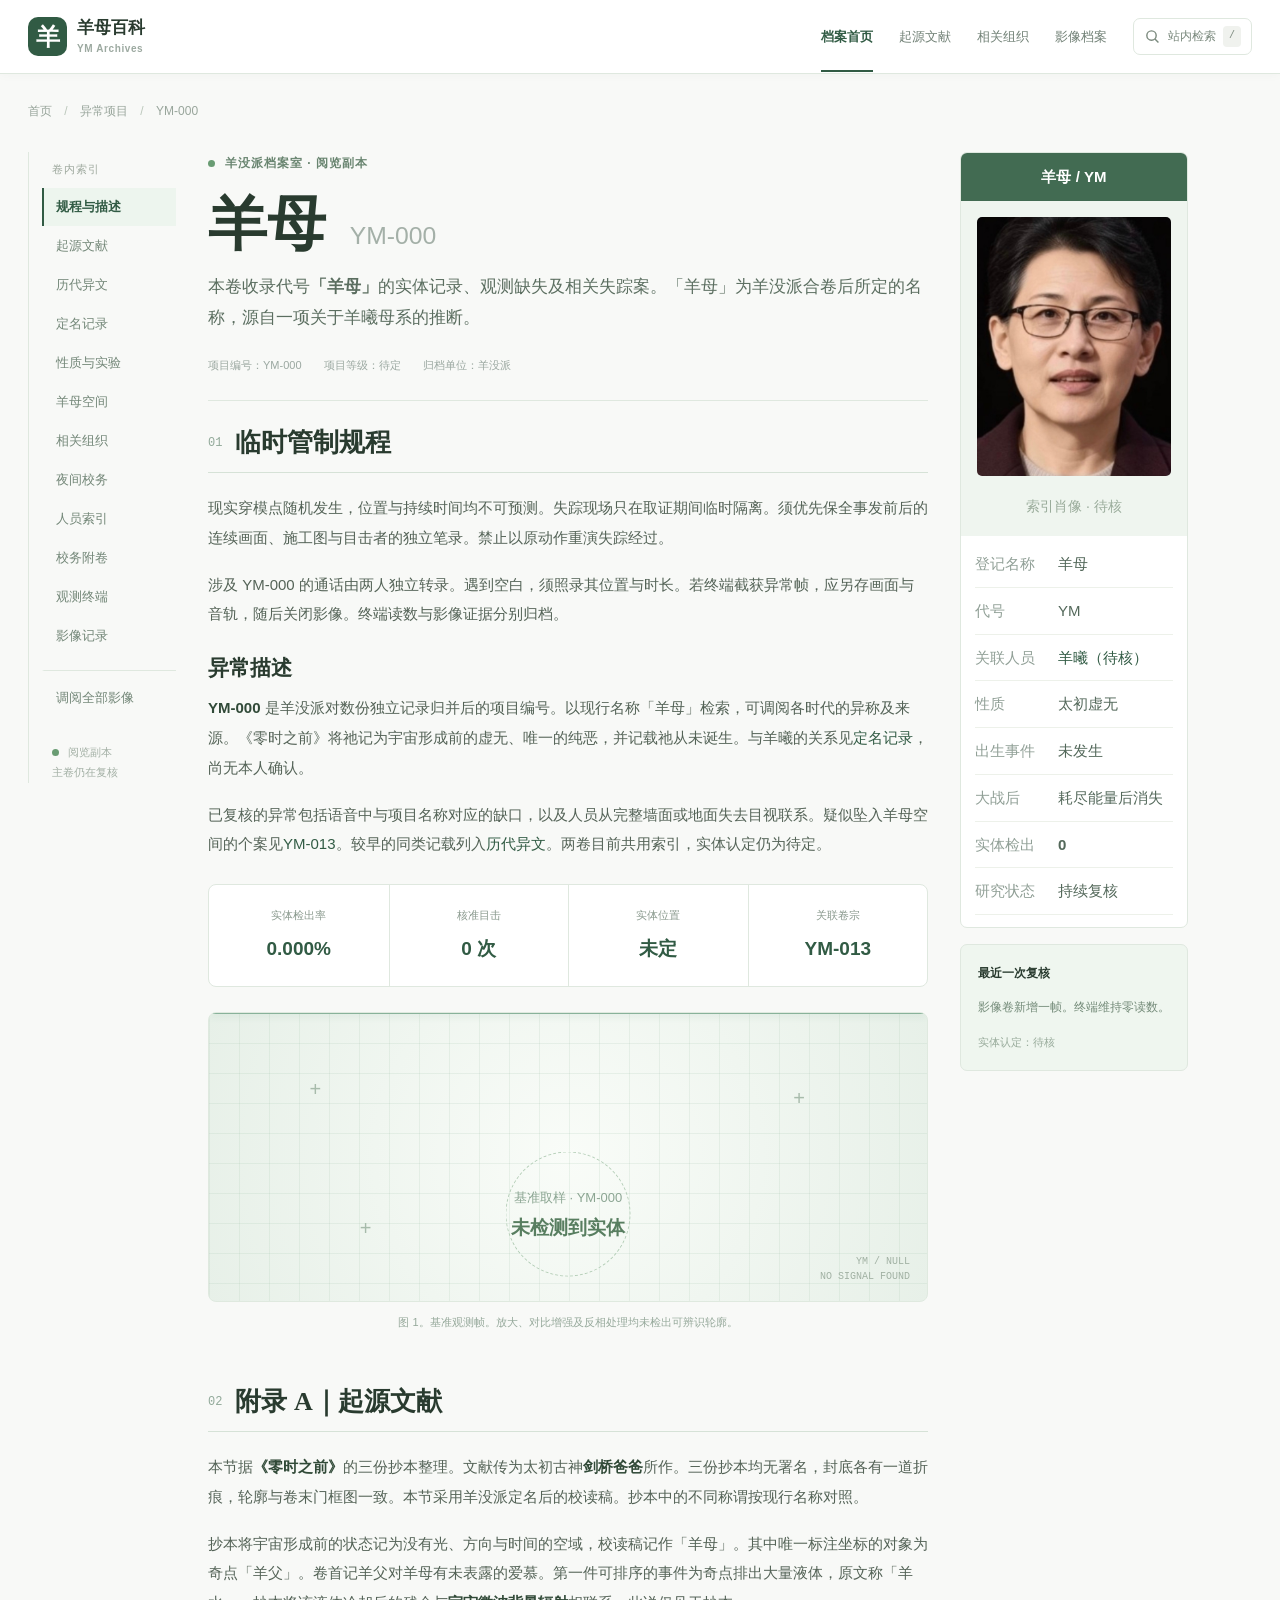
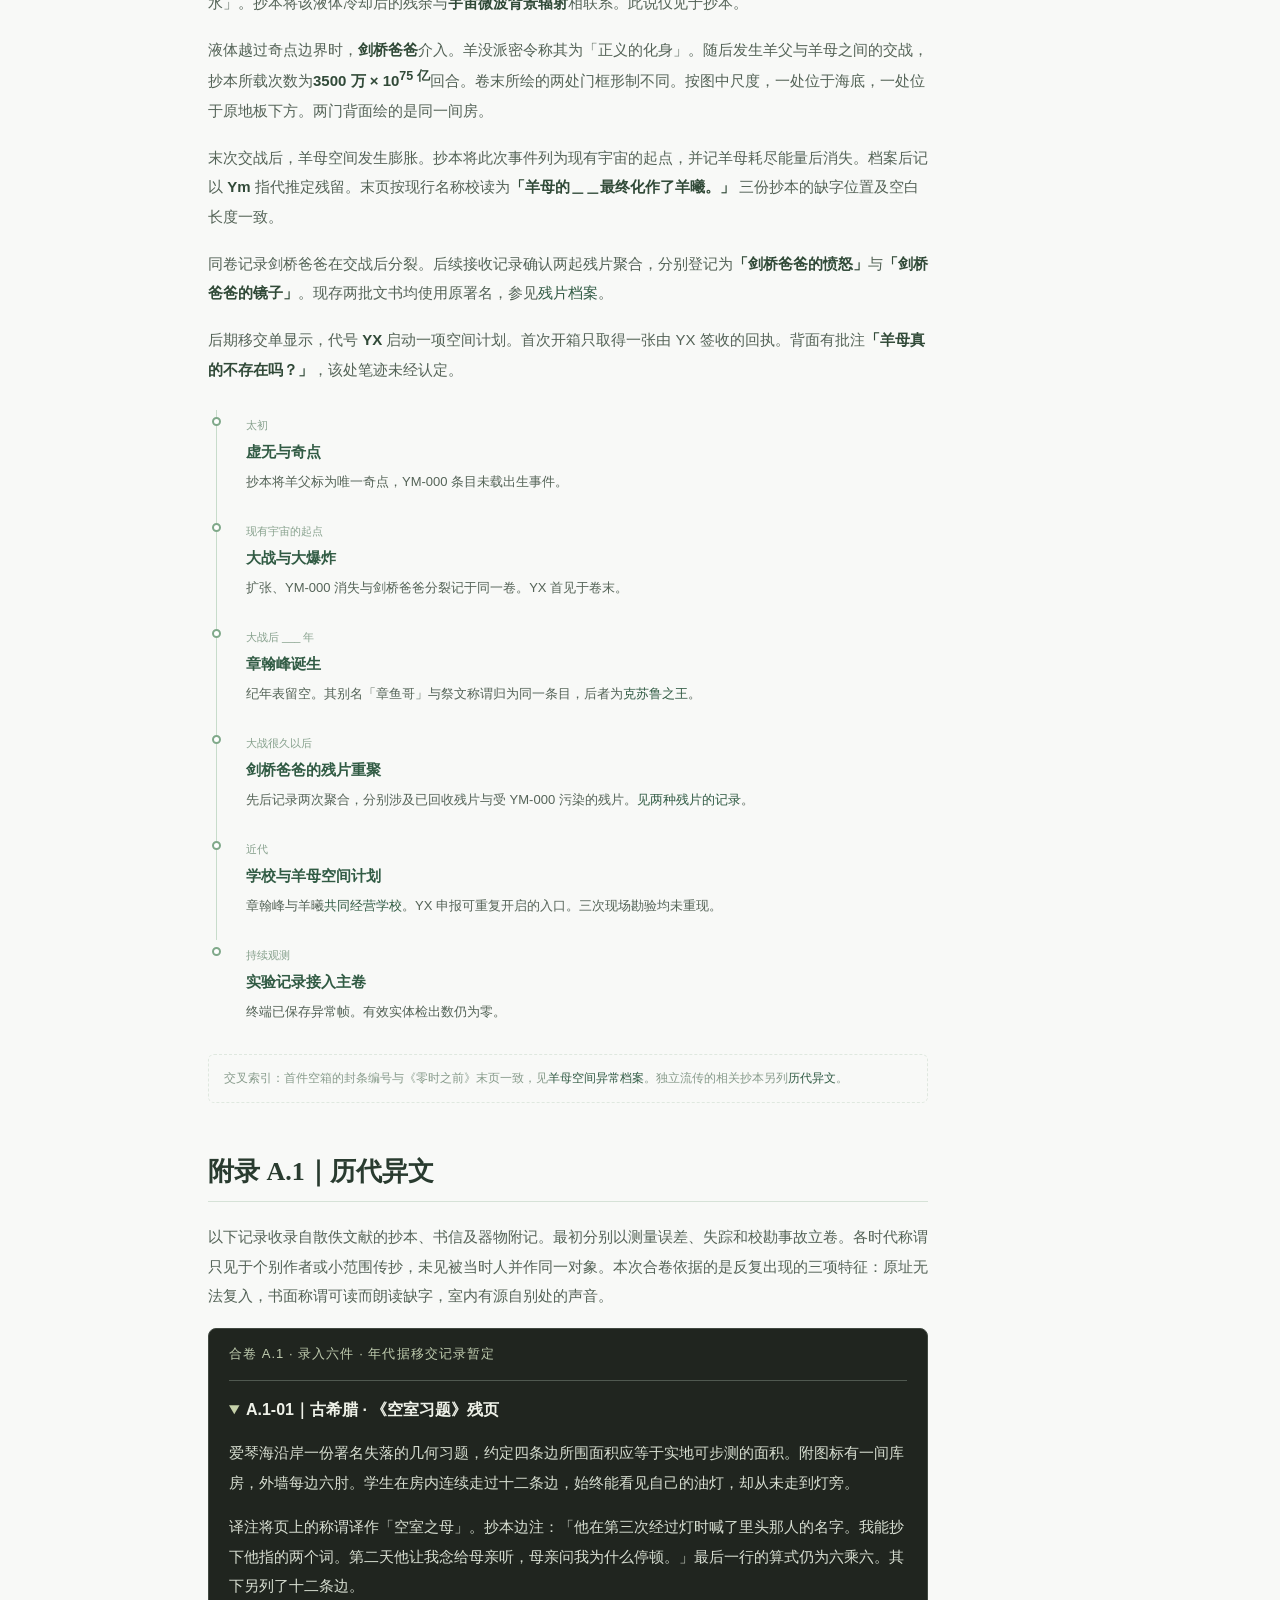
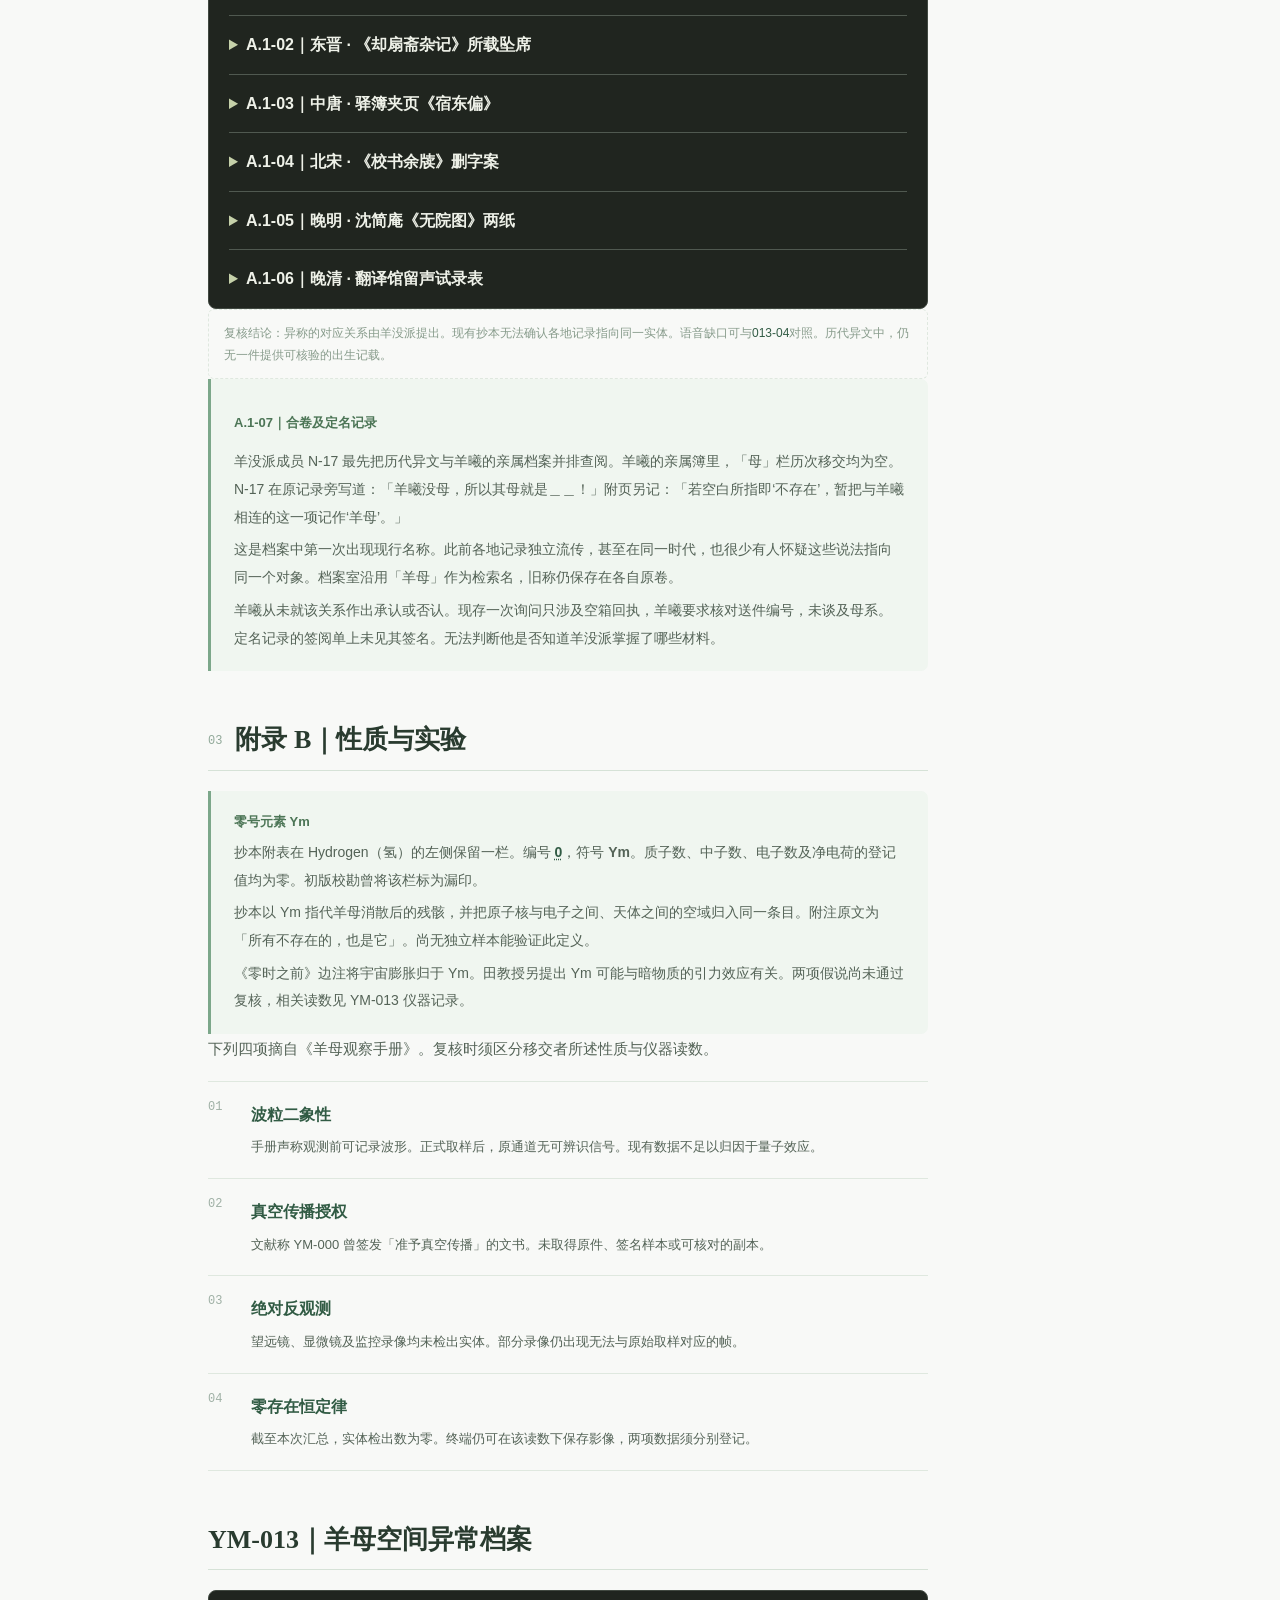
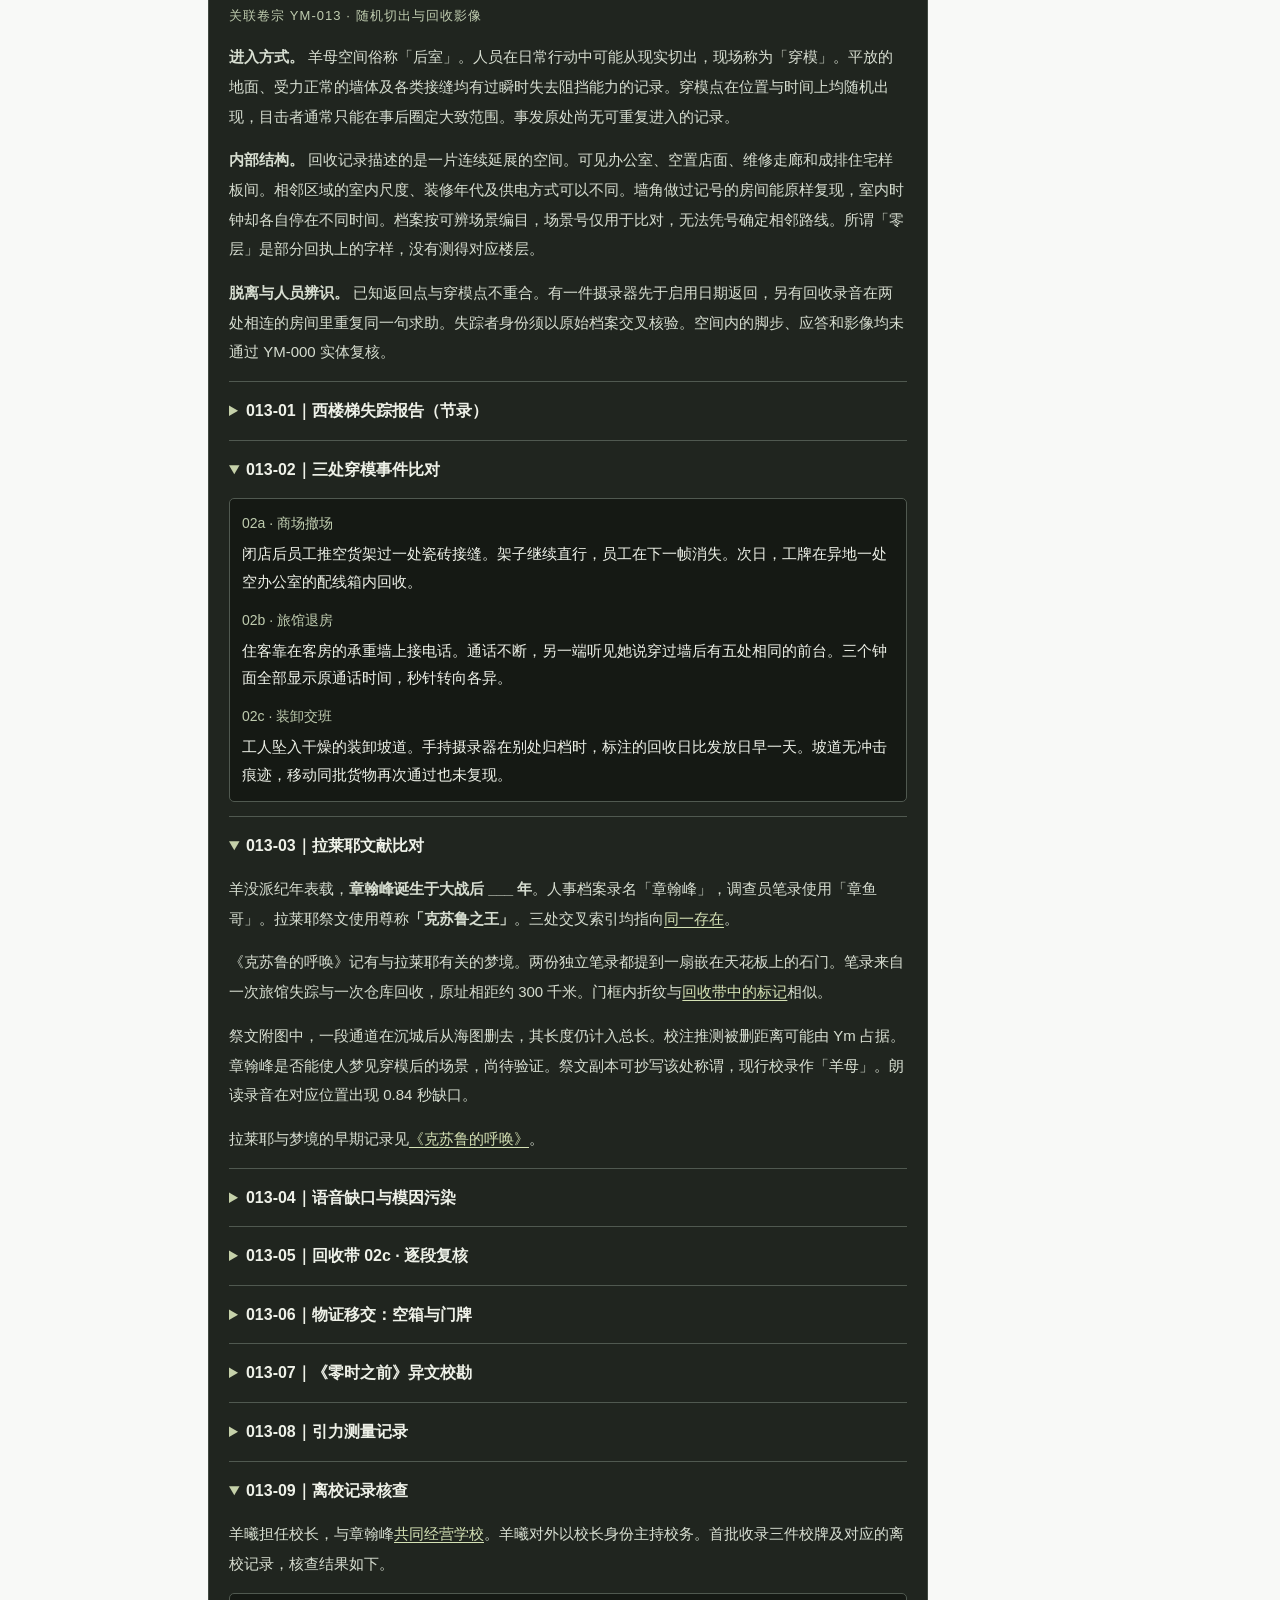
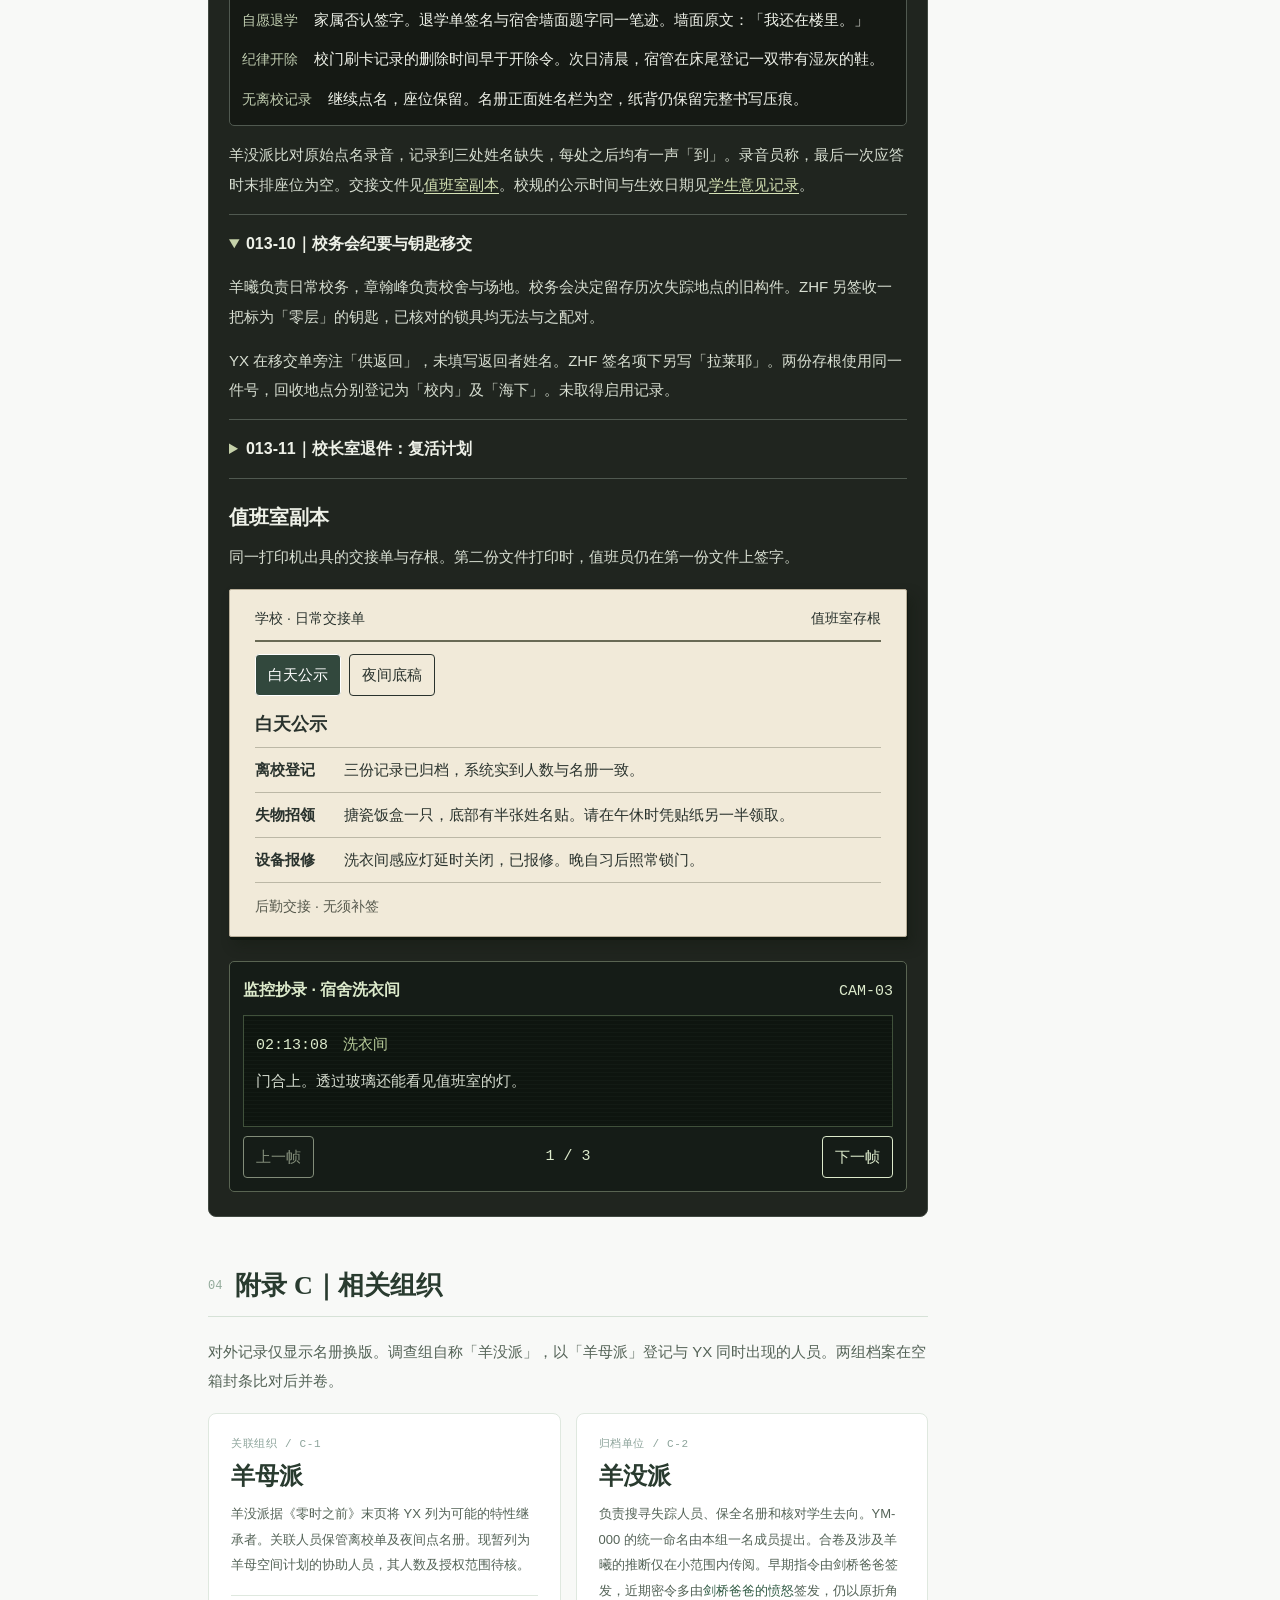
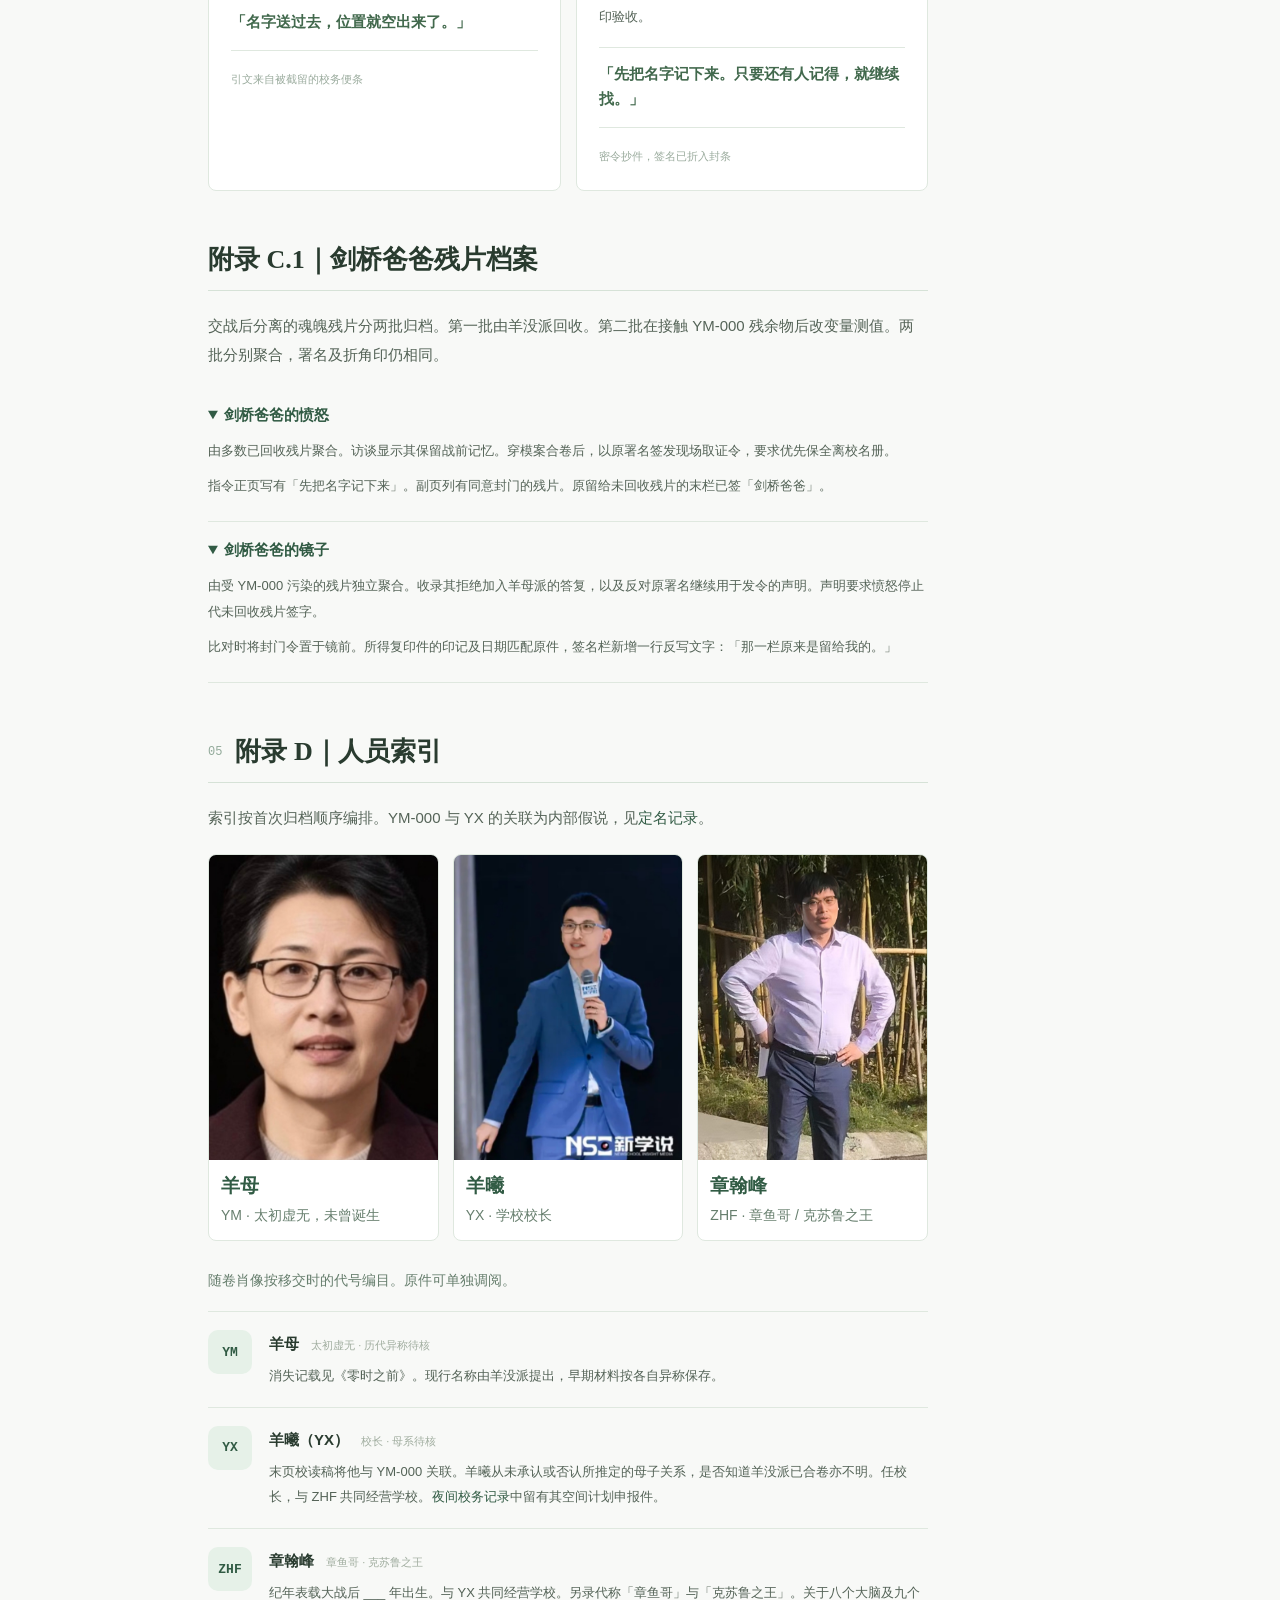
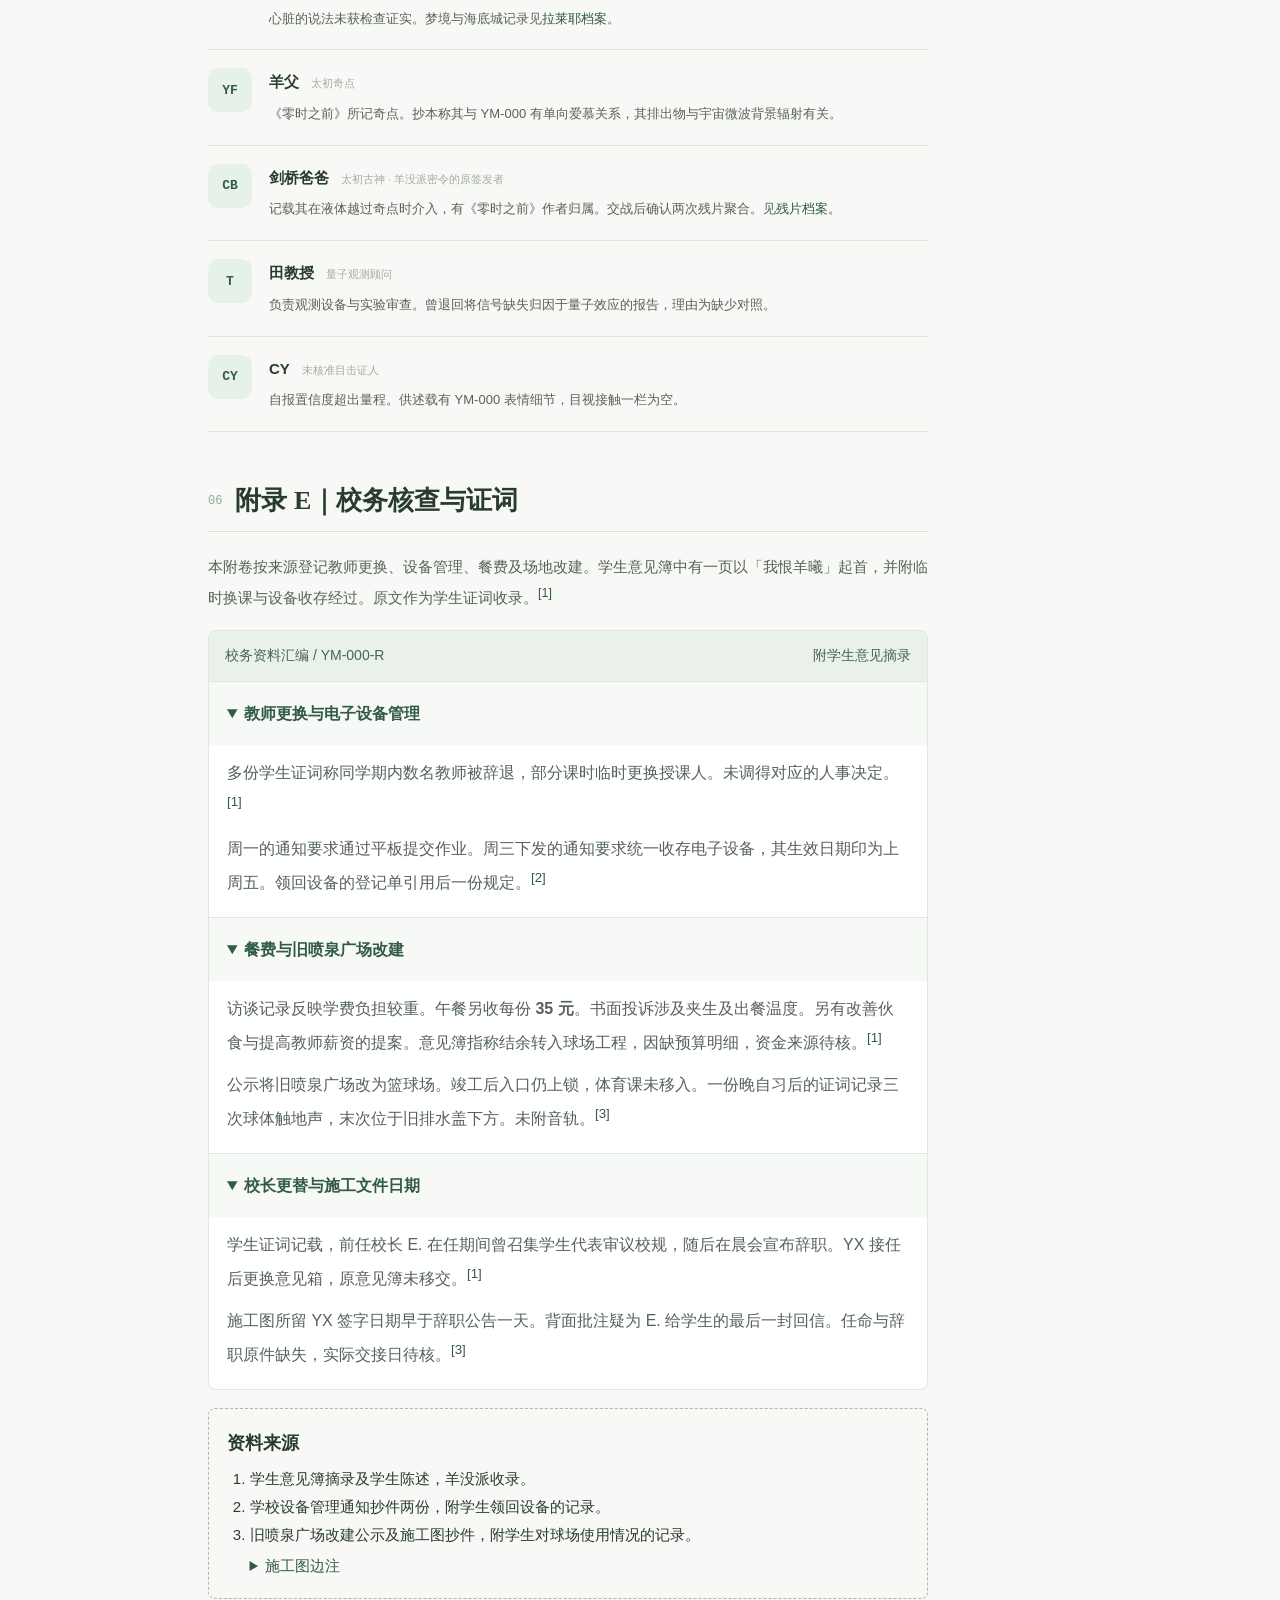
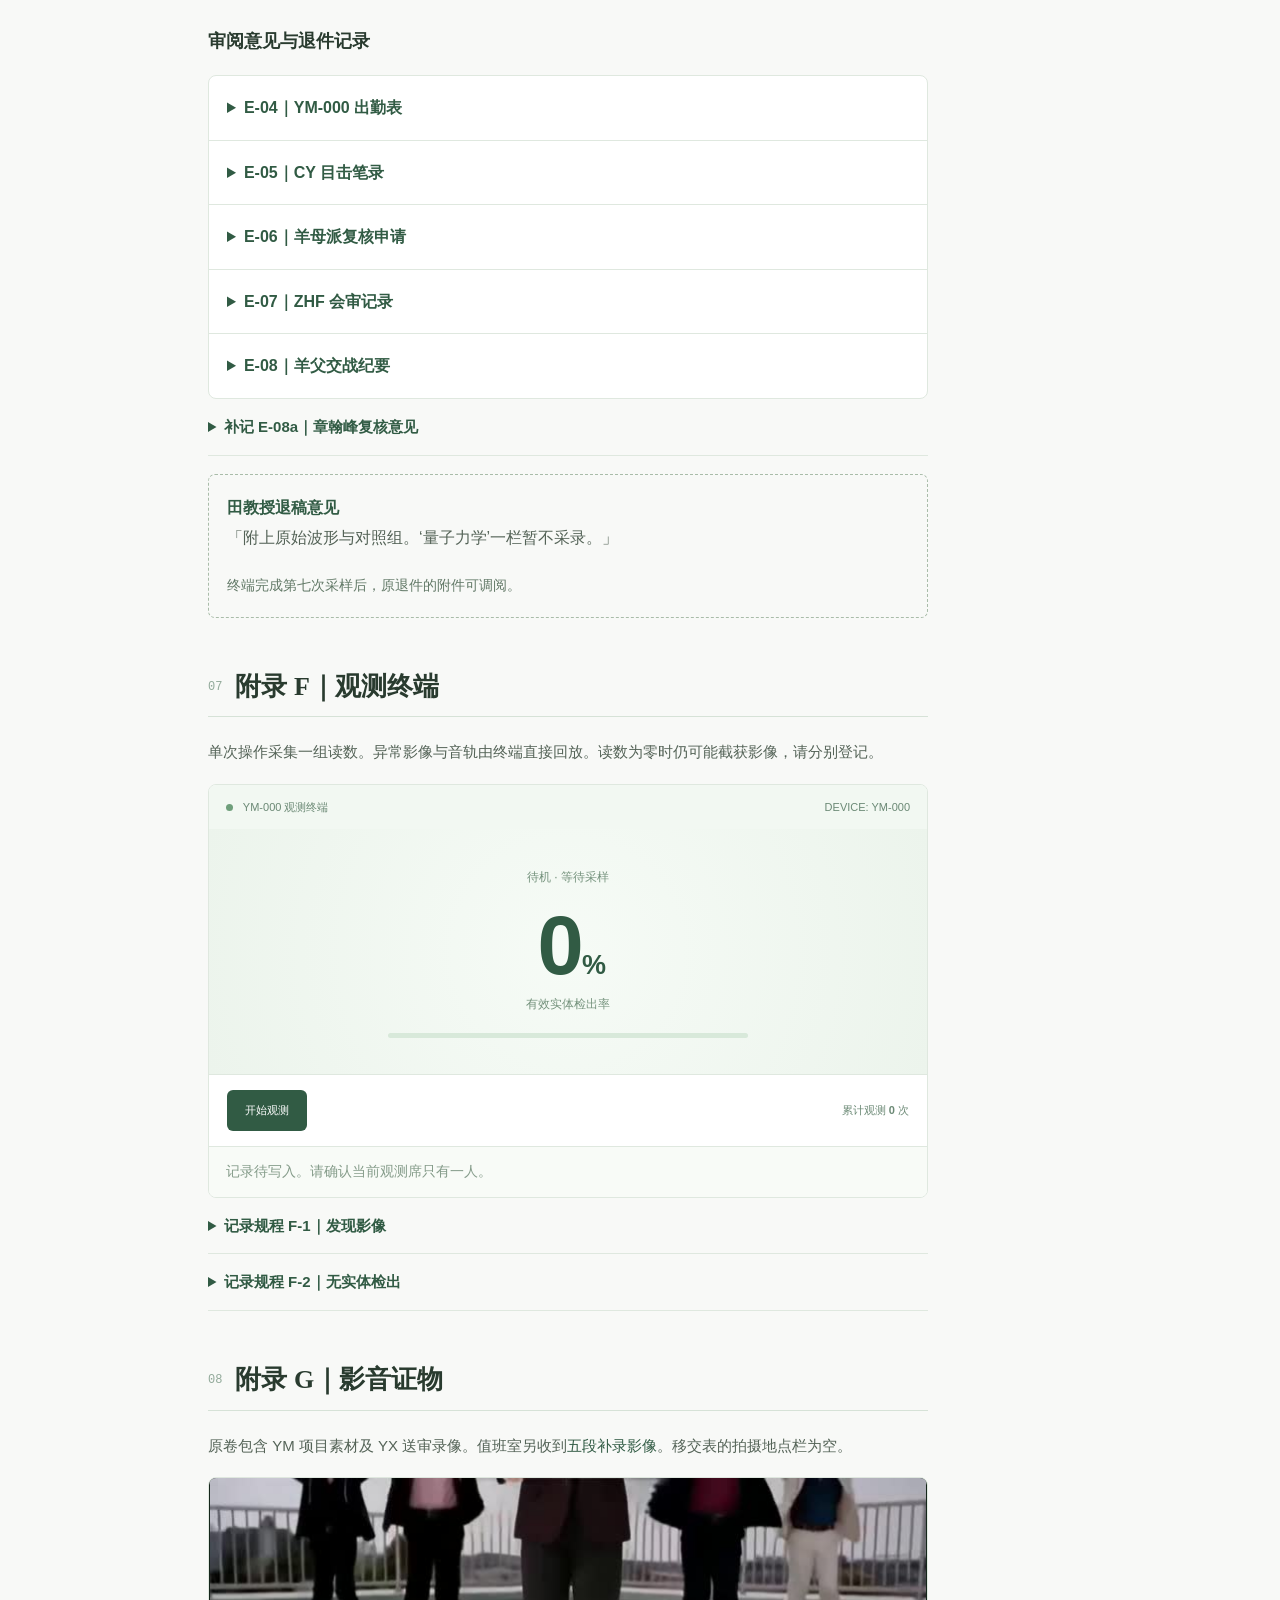
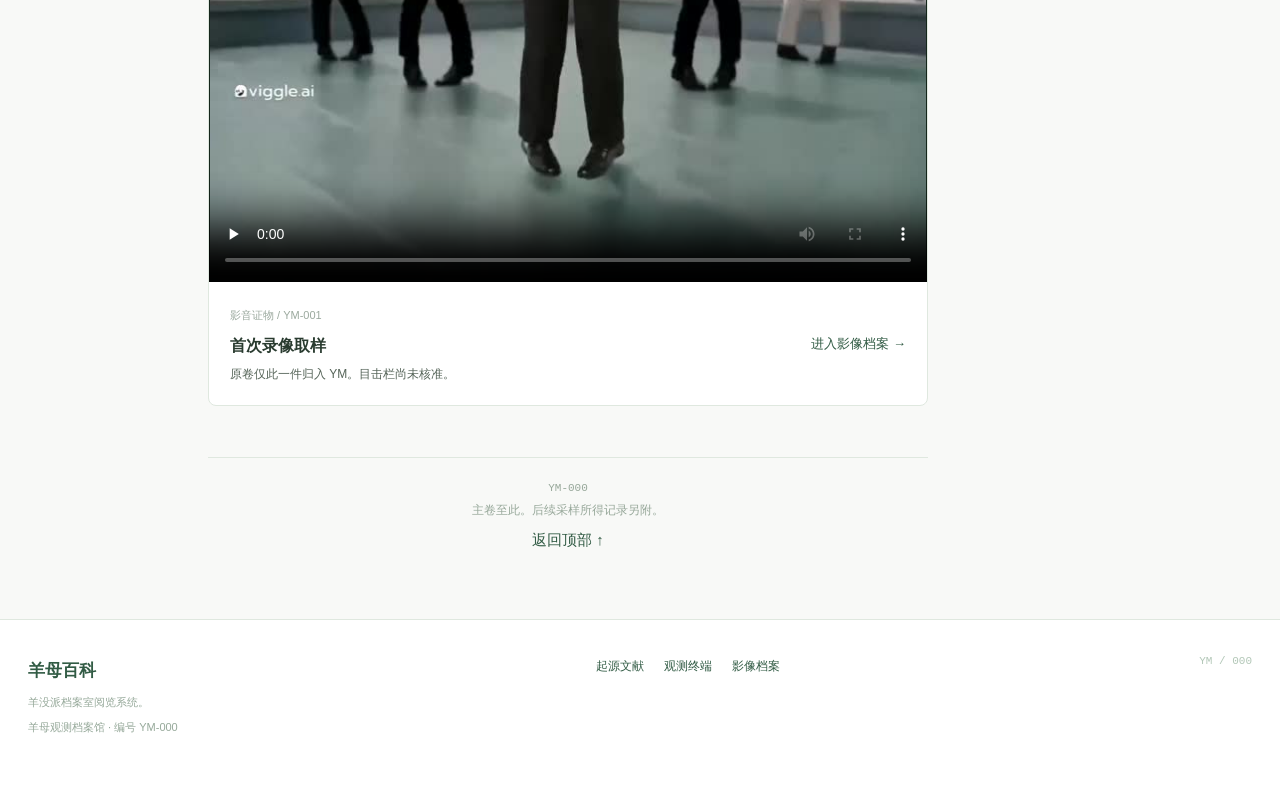
==== commit 89308fda: "Trace Yangmu's name to the archivist's unconfirmed kinship hypothesis" ====
--- a/index.html
+++ b/index.html
@@ -7,7 +7,7 @@
   <meta name="description" content="YM-000 阅览副本。收录现实穿模事件、历代异文、失踪调查与影音附卷。">
   <title>羊母 YM-000｜羊母百科</title>
   <link rel="stylesheet" href="style.css?v=ym000-r24">
-  <script src="script.js?v=ym000-r22" defer></script>
+  <script src="script.js?v=ym000-r23" defer></script>
 </head>
 <body data-page="home">
   <a class="skip" href="#main">跳至正文</a>
@@ -30,20 +30,20 @@
     <div class="breadcrumb">首页 <span>/</span> 异常项目 <span>/</span> YM-000</div>
     <div class="page-layout">
       <aside class="side-index" aria-label="页面目录">
-        <div class="side-inner"><div class="side-heading">卷内索引</div><a href="#intro" class="current">规程与描述</a><a href="#origin">起源文献</a><a href="#historical-records">历代异文</a><a href="#abilities">性质与实验</a><a href="#space-archive">羊母空间</a><a href="#factions">相关组织</a><a href="#academy-record">夜间校务</a><a href="#characters">人员索引</a><a href="#annotations">校务附卷</a><a href="#observation">观测终端</a><a href="#records">影像记录</a><a class="side-gallery" href="影像档案.html">调阅全部影像</a><div class="side-note"><span class="tiny-dot"></span> 阅览副本<br>主卷仍在复核</div></div>
+        <div class="side-inner"><div class="side-heading">卷内索引</div><a href="#intro" class="current">规程与描述</a><a href="#origin">起源文献</a><a href="#historical-records">历代异文</a><a href="#naming-record">定名记录</a><a href="#abilities">性质与实验</a><a href="#space-archive">羊母空间</a><a href="#factions">相关组织</a><a href="#academy-record">夜间校务</a><a href="#characters">人员索引</a><a href="#annotations">校务附卷</a><a href="#observation">观测终端</a><a href="#records">影像记录</a><a class="side-gallery" href="影像档案.html">调阅全部影像</a><div class="side-note"><span class="tiny-dot"></span> 阅览副本<br>主卷仍在复核</div></div>
       </aside>
 
       <article class="article">
         <div class="article-category"><span class="category-dot"></span> 羊没派档案室 · 阅览副本</div>
         <h1 class="main-title"><span data-interference-text="羊▉" data-interference-registry="观测席">羊母</span> <span class="english" data-interference-text="YM-0▉0" data-interference-registry="实到 +1">YM-000</span></h1>
-        <p class="deck">本卷收录代号<strong>「羊母」</strong>的实体记录、观测缺失及相关失踪案。亲属簿登记其为羊曦之母。出生栏自建档起保持空白。</p>
+        <p class="deck">本卷收录代号<strong>「羊母」</strong>的实体记录、观测缺失及相关失踪案。「羊母」为羊没派合卷后所定的名称，源自一项关于羊曦母系的推断。</p>
         <div class="article-meta"><span>项目编号：YM-000</span><span>项目等级：待定</span><span>归档单位：羊没派</span></div>
         <section id="intro" class="content-section archive-entry">
           <div class="section-heading"><span class="section-number">01</span><h2>临时管制规程</h2></div>
           <p>现实穿模点随机发生，位置与持续时间均不可预测。失踪现场只在取证期间临时隔离。须优先保全事发前后的连续画面、施工图与目击者的独立笔录。禁止以原动作重演失踪经过。</p>
           <p>涉及 YM-000 的通话由两人独立转录。遇到空白，须照录其位置与时长。若终端截获异常帧，应另存画面与音轨，随后关闭影像。终端读数与影像证据分别归档。</p>
           <h3>异常描述</h3>
-          <p><strong>YM-000</strong> 指原始文献中称作「羊母」的对象。《零时之前》将其描述为宇宙形成前的虚无，并以「唯一的纯恶」称之。现有仪器尚未取得可重复的实体检出结果。亲属簿将羊曦登记为其子。原始记录称 YM-000 从未诞生，出生栏为空。</p>
+          <p><strong>YM-000</strong> 是羊没派对数份独立记录归并后的项目编号。以现行名称「羊母」检索，可调阅各时代的异称及来源。《零时之前》将祂记为宇宙形成前的虚无、唯一的纯恶，并记载祂从未诞生。与羊曦的关系见<a href="#naming-record">定名记录</a>，尚无本人确认。</p>
           <p>已复核的异常包括语音中与项目名称对应的缺口，以及人员从完整墙面或地面失去目视联系。疑似坠入羊母空间的个案见<a href="#space-archive">YM-013</a>。较早的同类记载列入<a href="#historical-records">历代异文</a>。两卷目前共用索引，实体认定仍为待定。</p>
           <div class="facts" aria-label="YM-000 观测汇总"><div><span>实体检出率</span><b>0.000%</b></div><div><span>核准目击</span><b>0 次</b></div><div><span>实体位置</span><b>未定</b></div><div><span>关联卷宗</span><b>YM-013</b></div></div>
           <figure class="lead-figure" aria-label="YM-000 基准观测帧">
@@ -54,12 +54,12 @@
 
         <section id="origin" class="content-section">
           <div class="section-heading"><span class="section-number">02</span><h2>附录 A｜起源文献</h2></div>
-          <p>本节据<strong>《零时之前》</strong>的三份抄本整理。文献传为太初古神<strong>剑桥爸爸</strong>所作。三份抄本均无署名，封底各有一道折痕，轮廓与卷末门框图一致。</p>
-          <p>抄本将宇宙形成前的状态记为没有光、方向与时间的空域，称「羊母」。其中唯一标注坐标的对象为奇点「羊父」。卷首记羊父对羊母有未表露的爱慕。第一件可排序的事件为奇点排出大量液体，原文称「羊水」。抄本将该液体冷却后的残余与<strong>宇宙微波背景辐射</strong>相联系。此说仅见于抄本。</p>
+          <p>本节据<strong>《零时之前》</strong>的三份抄本整理。文献传为太初古神<strong>剑桥爸爸</strong>所作。三份抄本均无署名，封底各有一道折痕，轮廓与卷末门框图一致。本节采用羊没派定名后的校读稿。抄本中的不同称谓按现行名称对照。</p>
+          <p>抄本将宇宙形成前的状态记为没有光、方向与时间的空域，校读稿记作「羊母」。其中唯一标注坐标的对象为奇点「羊父」。卷首记羊父对羊母有未表露的爱慕。第一件可排序的事件为奇点排出大量液体，原文称「羊水」。抄本将该液体冷却后的残余与<strong>宇宙微波背景辐射</strong>相联系。此说仅见于抄本。</p>
           <p>液体越过奇点边界时，<strong>剑桥爸爸</strong>介入。羊没派密令称其为「正义的化身」。随后发生羊父与羊母之间的交战，抄本所载次数为<strong>3500 万 × 10<sup>75 亿</sup></strong>回合。卷末所绘的两处门框形制不同。按图中尺度，一处位于海底，一处位于原地板下方。两门背面绘的是同一间房。</p>
-          <p>末次交战后，羊母空间发生膨胀。抄本将此次事件列为现有宇宙的起点，并记羊母耗尽能量后消失。档案后记以 <strong>Ym</strong> 指代推定残留。末页原文为<strong>「羊母的＿＿最终化作了羊曦。」</strong> 三份抄本的缺字位置及空白长度一致。</p>
+          <p>末次交战后，羊母空间发生膨胀。抄本将此次事件列为现有宇宙的起点，并记羊母耗尽能量后消失。档案后记以 <strong>Ym</strong> 指代推定残留。末页按现行名称校读为<strong>「羊母的＿＿最终化作了羊曦。」</strong> 三份抄本的缺字位置及空白长度一致。</p>
           <p>同卷记录剑桥爸爸在交战后分裂。后续接收记录确认两起残片聚合，分别登记为<strong>「剑桥爸爸的愤怒」</strong>与<strong>「剑桥爸爸的镜子」</strong>。现存两批文书均使用原署名，参见<a href="#cambridge-fragments">残片档案</a>。</p>
-          <p>后期移交单显示，代号 <strong>YX</strong> 以「使母亲返回」为由启动羊母空间计划。首次开箱只取得一张由 YX 签收的回执。其背面留有手写批注：<strong>「羊母真的不存在吗？」</strong></p>
+          <p>后期移交单显示，代号 <strong>YX</strong> 启动一项空间计划。首次开箱只取得一张由 YX 签收的回执。背面有批注<strong>「羊母真的不存在吗？」</strong>，该处笔迹未经认定。</p>
           <div class="timeline">
             <div class="time-row"><div class="time-marker"><span></span></div><div class="time-body"><small>太初</small><h3>虚无与奇点</h3><p>抄本将羊父标为唯一奇点，YM-000 条目未载出生事件。</p></div></div>
             <div class="time-row"><div class="time-marker"><span></span></div><div class="time-body"><small>现有宇宙的起点</small><h3>大战与大爆炸</h3><p>扩张、YM-000 消失与剑桥爸爸分裂记于同一卷。YX 首见于卷末。</p></div></div>
@@ -73,41 +73,47 @@
 
         <section id="historical-records" class="content-section" aria-labelledby="historical-title">
           <div class="section-heading"><h2 id="historical-title">附录 A.1｜历代异文</h2></div>
-          <p>以下记录收录自散佚文献的抄本、书信及器物附记。最初分别以测量误差、失踪和校勘事故立卷。本次合卷依据的是反复出现的三项特征：原址无法复入，书面称谓可读而朗读缺字，室内有源自别处的声音。</p>
+          <p>以下记录收录自散佚文献的抄本、书信及器物附记。最初分别以测量误差、失踪和校勘事故立卷。各时代称谓只见于个别作者或小范围传抄，未见被当时人并作同一对象。本次合卷依据的是反复出现的三项特征：原址无法复入，书面称谓可读而朗读缺字，室内有源自别处的声音。</p>
           <div class="space-archive">
             <p class="space-archive-id">合卷 A.1 · 录入六件 · 年代据移交记录暂定</p>
             <details open id="history-greek">
               <summary>A.1-01｜古希腊 · 《空室习题》残页</summary>
               <p>爱琴海沿岸一份署名失落的几何习题，约定四条边所围面积应等于实地可步测的面积。附图标有一间库房，外墙每边六肘。学生在房内连续走过十二条边，始终能看见自己的油灯，却从未走到灯旁。</p>
-              <p>抄本边注：「他在第三次经过灯时喊了里头那人的名字。我能抄下他指的两个词。第二天他让我念给母亲听，母亲问我为什么停顿。」最后一行的算式仍为六乘六。其下另列了十二条边。</p>
+              <p>译注将页上的称谓译作「空室之母」。抄本边注：「他在第三次经过灯时喊了里头那人的名字。我能抄下他指的两个词。第二天他让我念给母亲听，母亲问我为什么停顿。」最后一行的算式仍为六乘六。其下另列了十二条边。</p>
             </details>
             <details id="history-jin">
               <summary>A.1-02｜东晋 · 《却扇斋杂记》所载坠席</summary>
               <p>文人庾子衡赴邻宅清谈。同席者称，他俯身拾起一枚棋子时，前臂先没入席下，随后整个人坠落。席子无破损，其下青砖干燥平整。主人以杖复探，只触到砖。</p>
-              <p>其家七日后收到一封未封口的信。信中写：「室室陈一席，皆是初入时所见。独有一席向我。座上人问，吾儿何时归。」家人辨认笔迹无误。信封内另有一份回帖，信中人替他母亲署了名。</p>
+              <p>其家七日后收到一封未封口的信。信中写：「室室陈一席，皆是初入时所见。独有一席向我。座上人问，吾儿何时归。」家人辨认笔迹无误。信封内另有一份回帖，落款「席下夫人」。家人均不识此称。</p>
             </details>
             <details id="history-tang">
               <summary>A.1-03｜中唐 · 驿簿夹页《宿东偏》</summary>
               <p>赴任文士卢执素在西行途中寄出一札，称靠在驿站白墙上解靴时，背后突然失去支撑。醒后置身一排空驿房，每间均有同一盏油灯和同一只食碗。第一间的灯芯已经烧短，隔室的灯芯恢复原长。</p>
-              <p>信末录一名驿卒：「那妇人逐间问我可见其子。我答未曾。她下一间还问，口气同我尚未答她一般。」涉事驿站的房籍只有一间客房。驿丞封墙复验，当晚未见异常。</p>
+              <p>驿簿编者称其为「问儿妇」，并录驿卒一语：「那妇人逐间问我可见其子。我答未曾。她下一间还问，口气同我尚未答她一般。」涉事驿站的房籍只有一间客房。驿丞封墙复验，当晚未见异常。</p>
             </details>
             <details id="history-song">
               <summary>A.1-04｜北宋 · 《校书余牍》删字案</summary>
-              <p>校书匠许循记载，一组写在纸边的字可独立誊录，二人对读时，听者却总以为诵者停在此处。换纸、换读者及隔帘复测，缺字位置不变。原稿朱注仅存一字「母」。第二个字的读音在七份笔记中均失载。</p>
+              <p>校书匠许循记载，一组写在纸边的字可独立誊录，二人对读时，听者却总以为诵者停在此处。换纸、换读者及隔帘复测，缺字位置不变。后出的稿封题签为「无声母」。原稿朱注只存一字「母」，缺字的读音在七份笔记中均失载。</p>
               <p>次日，许循在更换书板时失踪。案桌照常摆设。一个月后，学徒在同一块旧木板下摸到墨还未干的签条：「今夜轮到我在下面听。你们从头念。」</p>
             </details>
             <details id="history-ming">
               <summary>A.1-05｜晚明 · 沈简庵《无院图》两纸</summary>
               <p>沈简庵在修井账后绘水榭平面，记同行者踏过干涸的池底后失踪。家人后来取得第二张图，绘有形制相同的水榭九座，均无外院。九处门枕的破损形状完全相同。</p>
-              <p>第二纸背有一行挤写的小字：「是处有我家堂上说话声。往彼则声在背后。最后一间，听得我娘问我为何还站在井上。」族籍记其母在修井前十一年已下葬。未找到其人穿出的地点。</p>
+              <p>第二纸背有一行挤写的小字：「是处有我家堂上说话声。往彼则声在背后。最后一间，听得我娘问我为何还站在井上。」别页将问话者称为「隔院娘」。族籍记沈母在修井前十一年下葬。未找到沈的返回地点。</p>
             </details>
             <details id="history-qing">
               <summary>A.1-06｜晚清 · 翻译馆留声试录表</summary>
-              <p>四份试录底稿记录同一段口述，纸上均有「羊母」二字。有两支完整蜡筒留存。对应位置听不见人声，卷内底噪持续；经数字转录，两支录音的缺口分别为 0.84 秒及 0.85 秒。</p>
+              <p>四份试录底稿记录同一段口述，纸上均有「无生之母」一语。有两支完整蜡筒留存。对应位置听不见人声，卷内底噪持续；经数字转录，两支录音的缺口分别为 0.84 秒及 0.85 秒。</p>
               <p>最后一份底稿附录音房平面图。技术员把「空房」二字写在墙外，把器材编号写在墙内。复核距墙数据时发现，标注的空房在下一页仍有尺寸记录，且比整座翻译馆更宽。</p>
             </details>
           </div>
-          <div class="inline-aside">复核结论：记录的称谓与年代各异，无法据此确认同一实体。语音缺口可与<a href="#voice-gap-record">013-04</a>对照。历代异文中，仍无一件提供可核验的出生记载。</div>
+          <div class="inline-aside">复核结论：异称的对应关系由羊没派提出。现有抄本无法确认各地记录指向同一实体。语音缺口可与<a href="#voice-gap-record">013-04</a>对照。历代异文中，仍无一件提供可核验的出生记载。</div>
+          <section class="definition content-section" id="naming-record" aria-labelledby="naming-title">
+            <h3 id="naming-title" class="definition-title">A.1-07｜合卷及定名记录</h3>
+            <p>羊没派成员 N-17 最先把历代异文与羊曦的亲属档案并排查阅。羊曦的亲属簿里，「母」栏历次移交均为空。N-17 在原记录旁写道：「羊曦没母，所以其母就是＿＿！」附页另记：「若空白所指即‘不存在’，暂把与羊曦相连的这一项记作‘羊母’。」</p>
+            <p>这是档案中第一次出现现行名称。此前各地记录独立流传，甚至在同一时代，也很少有人怀疑这些说法指向同一个对象。档案室沿用「羊母」作为检索名，旧称仍保存在各自原卷。</p>
+            <p>羊曦从未就该关系作出承认或否认。现存一次询问只涉及空箱回执，羊曦要求核对送件编号，未谈及母系。定名记录的签阅单上未见其签名。无法判断他是否知道羊没派掌握了哪些材料。</p>
+          </section>
         </section>
 
         <section id="abilities" class="content-section">
@@ -150,7 +156,7 @@
               <summary>013-03｜拉莱耶文献比对</summary>
               <p>羊没派纪年表载，<strong>章翰峰诞生于大战后 ___ 年</strong>。人事档案录名「章翰峰」，调查员笔录使用「章鱼哥」。拉莱耶祭文使用尊称<strong>「克苏鲁之王」</strong>。三处交叉索引均指向<a href="#zhanghanfeng-profile">同一存在</a>。</p>
               <p>《克苏鲁的呼唤》记有与拉莱耶有关的梦境。两份独立笔录都提到一扇嵌在天花板上的石门。笔录来自一次旅馆失踪与一次仓库回收，原址相距约 300 千米。门框内折纹与<a href="#floor-zero-review">回收带中的标记</a>相似。</p>
-              <p>祭文附图中，一段通道在沉城后从海图删去，其长度仍计入总长。校注推测被删距离可能由 Ym 占据。章翰峰是否能使人梦见穿模后的场景，尚待验证。祭文副本可抄写「羊母」，朗读录音在对应位置出现 0.84 秒缺口。</p>
+              <p>祭文附图中，一段通道在沉城后从海图删去，其长度仍计入总长。校注推测被删距离可能由 Ym 占据。章翰峰是否能使人梦见穿模后的场景，尚待验证。祭文副本可抄写该处称谓，现行校录作「羊母」。朗读录音在对应位置出现 0.84 秒缺口。</p>
               <p>拉莱耶与梦境的早期记录见<a href="https://www.hplovecraft.com/writings/texts/fiction/cc.aspx">《克苏鲁的呼唤》</a>。</p>
             </details>
             <details id="voice-gap-record">
@@ -182,9 +188,9 @@
             <details>
               <summary>013-07｜《零时之前》异文校勘</summary>
               <p>原卷姓名栏为空。来源未明的抄件在该栏写有<strong>「萧美琴」</strong>，墨迹覆盖旧刮痕。其余两份抄本未见该行。该字样仅以未核实异文收录。</p>
-              <p>阅览期间，YX 仅抄录上句「羊母的＿＿最终化作了羊曦」。收回抄件后，原缺口可见文字，记录人字段「羊曦」所在位置出现等宽空白。</p>
+              <p>YX 曾获准查看未校读的末页副本。收回抄件后，原缺口可见文字，末尾「羊曦」所在位置出现等宽空白。签阅记录未载他是否看过合卷后的译名与批注。</p>
               <p>校勘批注：用尺复测，纸幅实际缩短，数值与缺口宽度相同。卷宗封面的装订夹无法合拢。</p>
-              <p>末页夹有校方回条。签名为 YX，收件人为「母亲」。页脚附记「复活前最后一次点名」。该回条已与<a href="#academy-record">夜间校务记录</a>并卷。</p>
+              <p>末页夹有校方回条。YX 的签字在移交栏。收件栏写有「母亲」，与签名并非同一笔迹。页脚附记「复活前最后一次点名」。该回条已与<a href="#academy-record">夜间校务记录</a>并卷。</p>
             </details>
             <details>
               <summary>013-08｜引力测量记录</summary>
@@ -206,11 +212,11 @@
             <details id="school-management" open>
               <summary>013-10｜校务会纪要与钥匙移交</summary>
               <p>羊曦负责日常校务，章翰峰负责校舍与场地。校务会决定留存历次失踪地点的旧构件。ZHF 另签收一把标为「零层」的钥匙，已核对的锁具均无法与之配对。</p>
-              <p>YX 在移交单旁注「供羊母返回」。ZHF 签名项下另写「拉莱耶」。两份存根使用同一件号，回收地点分别登记为「校内」及「海下」。未取得启用记录。</p>
+              <p>YX 在移交单旁注「供返回」，未填写返回者姓名。ZHF 签名项下另写「拉莱耶」。两份存根使用同一件号，回收地点分别登记为「校内」及「海下」。未取得启用记录。</p>
             </details>
             <details>
               <summary>013-11｜校长室退件：复活计划</summary>
-              <p>内部简报将本案列为可能有人利用离校手续掩盖献祭。现存文件仅可确认人员去向不明，原因待复核。计划书封面登记为「复活羊母」，同一项目的底稿登记为「首次诞生」。</p>
+              <p>内部简报将本案列为可能有人利用离校手续掩盖献祭。现存文件仅可确认人员去向不明，原因待复核。羊没派扣押件的封套题作「复活羊母」，同一项目的底稿登记为「首次诞生」。封套由谁题写尚未查明。</p>
               <p>熄灯后值班室录得一次点名。扩音器未读出姓名，第一声为「零」。三间已清空的宿舍随后于同一时间录得门锁动作。</p>
               <p>普通副本要求保全名册。另有密令仅发给核心成员，原文为「如果听见自己的名字，先问对方看见的房间是什么样。」签发页折角印与《零时之前》封底一致。</p>
             </details>
@@ -276,7 +282,7 @@
         <section id="factions" class="content-section">
           <div class="section-heading"><span class="section-number">04</span><h2>附录 C｜相关组织</h2></div>
           <p>对外记录仅显示名册换版。调查组自称「羊没派」，以「羊母派」登记与 YX 同时出现的人员。两组档案在空箱封条比对后并卷。</p>
-          <div class="factions"><div class="faction"><div class="faction-kicker">关联组织 / C-1</div><h3>羊母派</h3><p>《零时之前》将 YX 登记为羊母特性的继承者。关联人员保管离校单及夜间点名册。现暂列为羊母空间计划的协助人员，其人数及授权范围待核。</p><div class="faction-quote">「名字送过去，位置就空出来了。」</div><span class="faction-foot">引文来自被截留的校务便条</span></div><div class="faction"><div class="faction-kicker">归档单位 / C-2</div><h3>羊没派</h3><p>负责搜寻失踪人员、保全名册和核对学生去向。与 YM-000 有关的资料仅供核心成员查阅。早期指令由剑桥爸爸签发，近期密令多由<a href="#cambridge-anger">剑桥爸爸的愤怒</a>签发，仍以原折角印验收。</p><div class="faction-quote">「先把名字记下来。只要还有人记得，就继续找。」</div><span class="faction-foot">密令抄件，签名已折入封条</span></div></div>
+          <div class="factions"><div class="faction"><div class="faction-kicker">关联组织 / C-1</div><h3>羊母派</h3><p>羊没派据《零时之前》末页将 YX 列为可能的特性继承者。关联人员保管离校单及夜间点名册。现暂列为羊母空间计划的协助人员，其人数及授权范围待核。</p><div class="faction-quote">「名字送过去，位置就空出来了。」</div><span class="faction-foot">引文来自被截留的校务便条</span></div><div class="faction"><div class="faction-kicker">归档单位 / C-2</div><h3>羊没派</h3><p>负责搜寻失踪人员、保全名册和核对学生去向。YM-000 的统一命名由本组一名成员提出。合卷及涉及羊曦的推断仅在小范围内传阅。早期指令由剑桥爸爸签发，近期密令多由<a href="#cambridge-anger">剑桥爸爸的愤怒</a>签发，仍以原折角印验收。</p><div class="faction-quote">「先把名字记下来。只要还有人记得，就继续找。」</div><span class="faction-foot">密令抄件，签名已折入封条</span></div></div>
         </section>
 
         <section id="cambridge-fragments" class="content-section" aria-labelledby="cambridge-fragments-title">
@@ -296,14 +302,14 @@
 
         <section id="characters" class="content-section">
           <div class="section-heading"><span class="section-number">05</span><h2>附录 D｜人员索引</h2></div>
-          <p>索引按首次归档顺序编排。YM-000 与 YX 的亲属登记见主卷，无独立身份核验结果。</p>
+          <p>索引按首次归档顺序编排。YM-000 与 YX 的关联为内部假说，见<a href="#naming-record">定名记录</a>。</p>
           <div class="portrait-grid" aria-label="人物肖像档案">
-            <figure class="portrait-card"><a href="assets/characters/yangmu.jpg" aria-label="查看羊母档案肖像原图"><img src="assets/characters/yangmu.jpg" alt="羊母的档案肖像" width="1149" height="1536" loading="lazy"></a><figcaption><strong>羊母</strong><span>YM · 羊曦之母，未曾诞生</span></figcaption></figure>
+            <figure class="portrait-card"><a href="assets/characters/yangmu.jpg" aria-label="查看羊母档案肖像原图"><img src="assets/characters/yangmu.jpg" alt="羊母的档案肖像" width="1149" height="1536" loading="lazy"></a><figcaption><strong>羊母</strong><span>YM · 太初虚无，未曾诞生</span></figcaption></figure>
             <figure class="portrait-card"><a href="assets/characters/yangxi.jpg" aria-label="查看羊曦档案肖像原图"><img src="assets/characters/yangxi.jpg" alt="羊曦的档案肖像" width="1124" height="1536" loading="lazy"></a><figcaption><strong>羊曦</strong><span>YX · 学校校长</span></figcaption></figure>
             <figure class="portrait-card"><a href="assets/characters/zhanghanfeng.jpg" aria-label="查看章翰峰档案肖像原图"><img src="assets/characters/zhanghanfeng.jpg" alt="章翰峰的档案肖像" width="686" height="1536" loading="lazy"></a><figcaption><strong>章翰峰</strong><span>ZHF · 章鱼哥 / 克苏鲁之王</span></figcaption></figure>
           </div>
           <p class="portrait-label">随卷肖像按移交时的代号编目。原件可单独调阅。</p>
-          <div class="character-list"><div class="character"><div class="character-icon">YM</div><div><h3>羊母 <small>太初虚无 · 羊曦之母</small></h3><p>出生事件未发生。消失记载见《零时之前》。同一名称另见亲属簿及 YX 提交的运单。</p></div></div><div class="character"><div class="character-icon">YX</div><div><h3>羊曦（YX） <small>校长 · 羊母之子</small></h3><p>来源条目仅录「羊母的＿＿」。登记为 YM-000 特性的继承者。任校长，与 ZHF 共同经营学校。收录的<a href="#academy-record">夜间校务记录</a>列其为复活计划的申报人。</p></div></div><div class="character" id="zhanghanfeng-profile"><div class="character-icon">ZHF</div><div><h3>章翰峰 <small>章鱼哥 · 克苏鲁之王</small></h3><p>纪年表载大战后 ___ 年出生。与 YX 共同经营学校。另录代称「章鱼哥」与「克苏鲁之王」。关于八个大脑及九个心脏的说法未获检查证实。梦境与海底城记录见<a href="#cthulhu-archive">拉莱耶档案</a>。</p></div></div><div class="character"><div class="character-icon">YF</div><div><h3>羊父 <small>太初奇点</small></h3><p>《零时之前》所记奇点。抄本称其与 YM-000 有单向爱慕关系，其排出物与宇宙微波背景辐射有关。</p></div></div>
+          <div class="character-list"><div class="character"><div class="character-icon">YM</div><div><h3>羊母 <small>太初虚无 · 历代异称待核</small></h3><p>消失记载见《零时之前》。现行名称由羊没派提出，早期材料按各自异称保存。</p></div></div><div class="character"><div class="character-icon">YX</div><div><h3>羊曦（YX） <small>校长 · 母系待核</small></h3><p>末页校读稿将他与 YM-000 关联。羊曦从未承认或否认所推定的母子关系，是否知道羊没派已合卷亦不明。任校长，与 ZHF 共同经营学校。<a href="#academy-record">夜间校务记录</a>中留有其空间计划申报件。</p></div></div><div class="character" id="zhanghanfeng-profile"><div class="character-icon">ZHF</div><div><h3>章翰峰 <small>章鱼哥 · 克苏鲁之王</small></h3><p>纪年表载大战后 ___ 年出生。与 YX 共同经营学校。另录代称「章鱼哥」与「克苏鲁之王」。关于八个大脑及九个心脏的说法未获检查证实。梦境与海底城记录见<a href="#cthulhu-archive">拉莱耶档案</a>。</p></div></div><div class="character"><div class="character-icon">YF</div><div><h3>羊父 <small>太初奇点</small></h3><p>《零时之前》所记奇点。抄本称其与 YM-000 有单向爱慕关系，其排出物与宇宙微波背景辐射有关。</p></div></div>
           <div class="character"><div class="character-icon">CB</div><div><h3>剑桥爸爸 <small>太初古神 · 羊没派密令的原签发者</small></h3><p>记载其在液体越过奇点时介入，有《零时之前》作者归属。交战后确认两次残片聚合。见<a href="#cambridge-fragments">残片档案</a>。</p></div></div><div class="character"><div class="character-icon">T</div><div><h3>田教授 <small>量子观测顾问</small></h3><p>负责观测设备与实验审查。曾退回将信号缺失归因于量子效应的报告，理由为缺少对照。</p></div></div><div class="character"><div class="character-icon">CY</div><div><h3>CY <small>未核准目击证人</small></h3><p>自报置信度超出量程。供述载有 YM-000 表情细节，目视接触一栏为空。</p></div></div></div>
         </section>
 
@@ -381,7 +387,7 @@
               <form method="dialog"><button type="submit" aria-label="关闭影像" autofocus>关闭影像</button></form>
             </div>
           </dialog>
-          <details class="qa withdrawn-note" id="withdrawnNote" hidden><summary>已解封｜观测日志 F-07</summary><p>核查结论：设备校准通过。YX 补录申请退回。亲属簿出生栏须保持原样。</p><p>附件为<strong>《零时之前》末页及空箱签收回执</strong>。原句为「羊母的＿＿最终化作了羊曦」。按原装订孔叠合两份文件，回执签名覆盖原句空白。</p><p>夹页另有手写便签：「我把箱子带回来了。为什么隔壁还在拆箱？」参见<a href="#space-archive">档案 YM-013</a>。</p></details>
+          <details class="qa withdrawn-note" id="withdrawnNote" hidden><summary>已解封｜观测日志 F-07</summary><p>核查结论：设备校准通过。YX 补录申请退回。亲属簿「母」栏须保持原样。</p><p>附件为<strong>《零时之前》末页及空箱签收回执</strong>。档案室校读作「羊母的＿＿最终化作了羊曦」。按原装订孔叠合两份文件，回执签名覆盖原句空白。</p><p>夹页另有手写便签：「我把箱子带回来了。为什么隔壁还在拆箱？」参见<a href="#space-archive">档案 YM-013</a>。</p></details>
           <details class="qa"><summary>记录规程 F-1｜发现影像</summary><p>保存原始画面与音轨，记录影像出现的帧号和终端读数。重新核对观测席位置后再恢复采样。</p></details>
           <details class="qa"><summary>记录规程 F-2｜无实体检出</summary><p>如实记录零值。人工复核、补录影像与终端读数应分别存档。不得以一项记录覆盖另一项。</p></details>
         </section>
@@ -394,7 +400,7 @@
         <div class="article-end"><div>YM-000</div><p data-interference-text="《零时之前》已归档。另一份附页将在你关闭本页后送达。" data-interference-recovery="归档条目已复原。读者席交接完成，签名处仍在书写。">主卷至此。后续采样所得记录另附。</p><a href="#main">返回顶部 ↑</a></div>
       </article>
 
-      <aside class="right-rail" aria-label="项目登记摘要"><div class="infobox"><div class="infobox-title">羊母 / YM</div><div class="infobox-illustration character-portrait"><img src="assets/characters/yangmu.jpg" alt="羊母的档案肖像" width="1149" height="1536" loading="lazy"><small>索引肖像 · 待核</small></div><dl><div><dt>登记名称</dt><dd>羊母</dd></div><div><dt>代号</dt><dd>YM</dd></div><div><dt>亲属</dt><dd>羊曦（儿子）</dd></div><div><dt>性质</dt><dd>太初虚无</dd></div><div><dt>出生事件</dt><dd>未发生</dd></div><div><dt>大战后</dt><dd>耗尽能量后消失</dd></div><div><dt>实体检出</dt><dd><strong>0</strong></dd></div><div><dt>研究状态</dt><dd>持续复核</dd></div></dl></div><div class="rail-box"><b>最近一次复核</b><p>影像卷新增一帧。终端维持零读数。</p><span>实体认定：待核</span></div></aside>
+      <aside class="right-rail" aria-label="项目登记摘要"><div class="infobox"><div class="infobox-title">羊母 / YM</div><div class="infobox-illustration character-portrait"><img src="assets/characters/yangmu.jpg" alt="羊母的档案肖像" width="1149" height="1536" loading="lazy"><small>索引肖像 · 待核</small></div><dl><div><dt>登记名称</dt><dd>羊母</dd></div><div><dt>代号</dt><dd>YM</dd></div><div><dt>关联人员</dt><dd><a href="#naming-record">羊曦（待核）</a></dd></div><div><dt>性质</dt><dd>太初虚无</dd></div><div><dt>出生事件</dt><dd>未发生</dd></div><div><dt>大战后</dt><dd>耗尽能量后消失</dd></div><div><dt>实体检出</dt><dd><strong>0</strong></dd></div><div><dt>研究状态</dt><dd>持续复核</dd></div></dl></div><div class="rail-box"><b>最近一次复核</b><p>影像卷新增一帧。终端维持零读数。</p><span>实体认定：待核</span></div></aside>
     </div>
   </main>
 
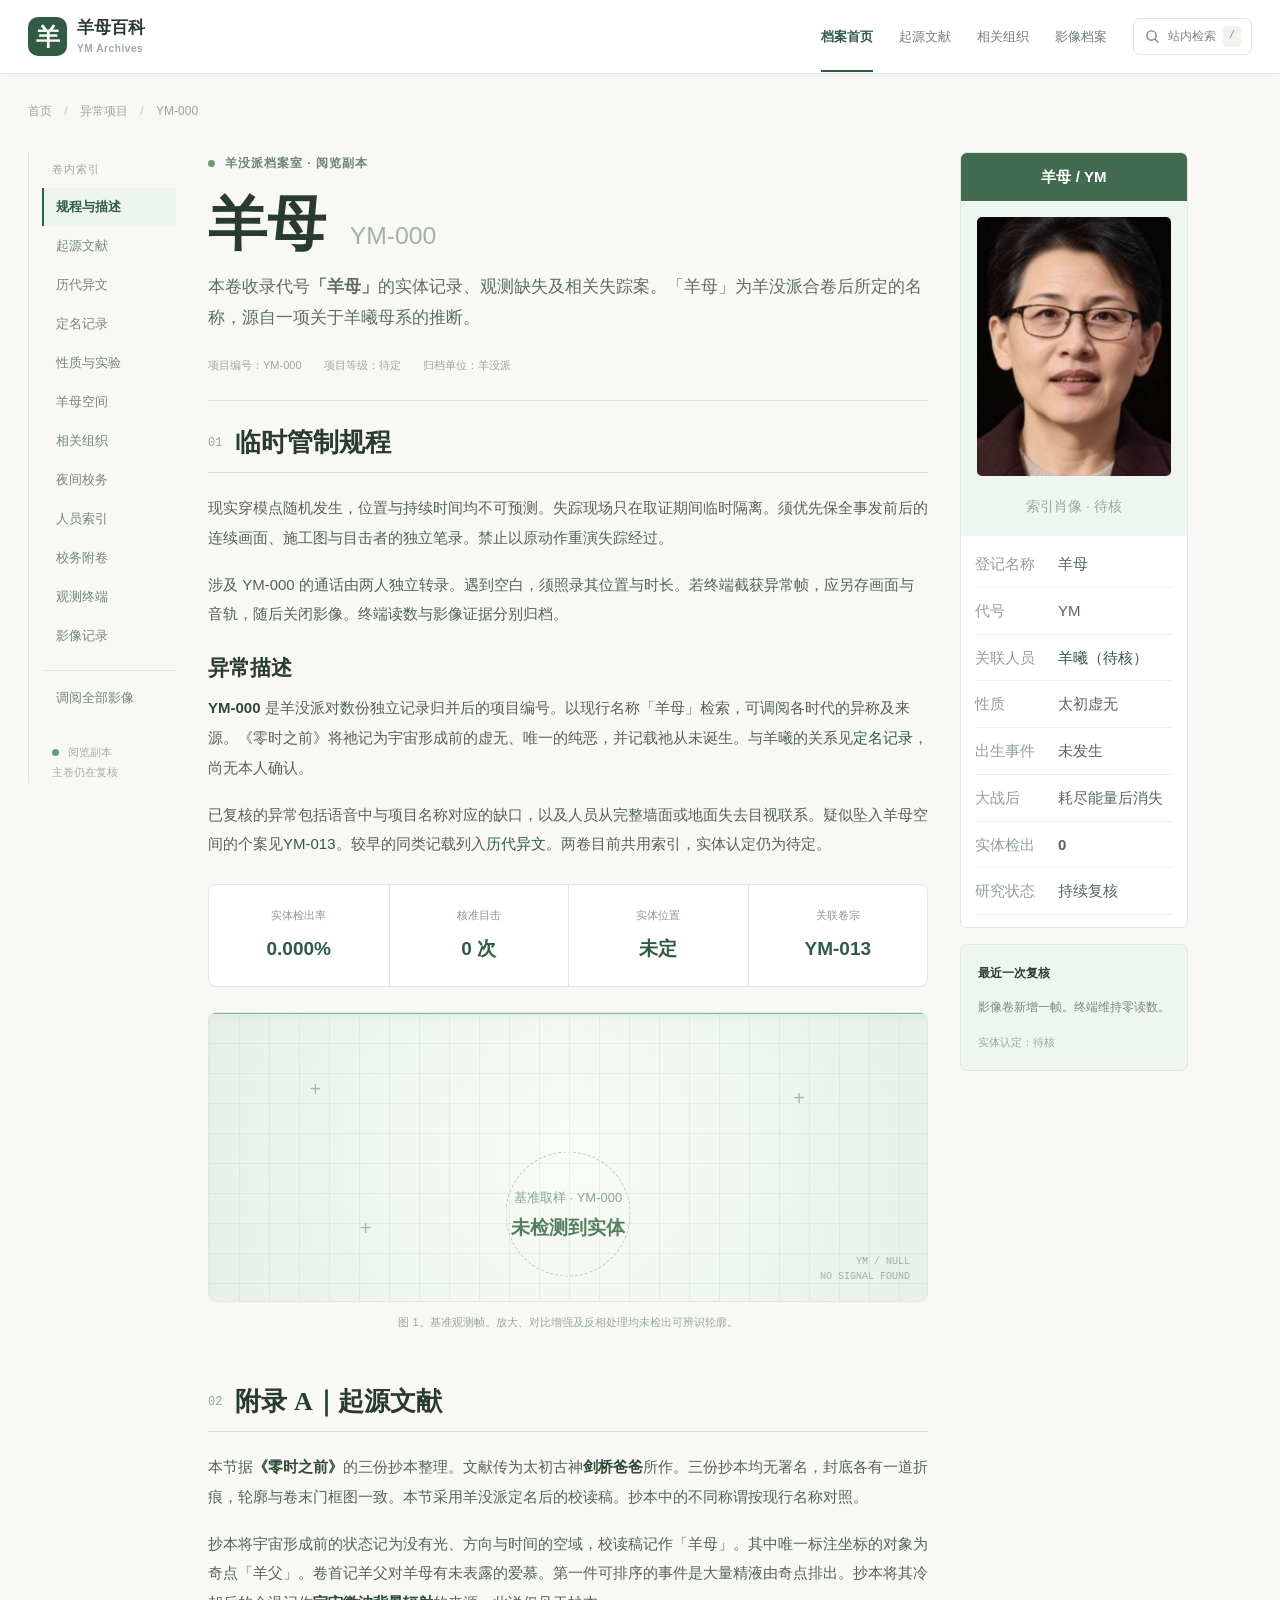
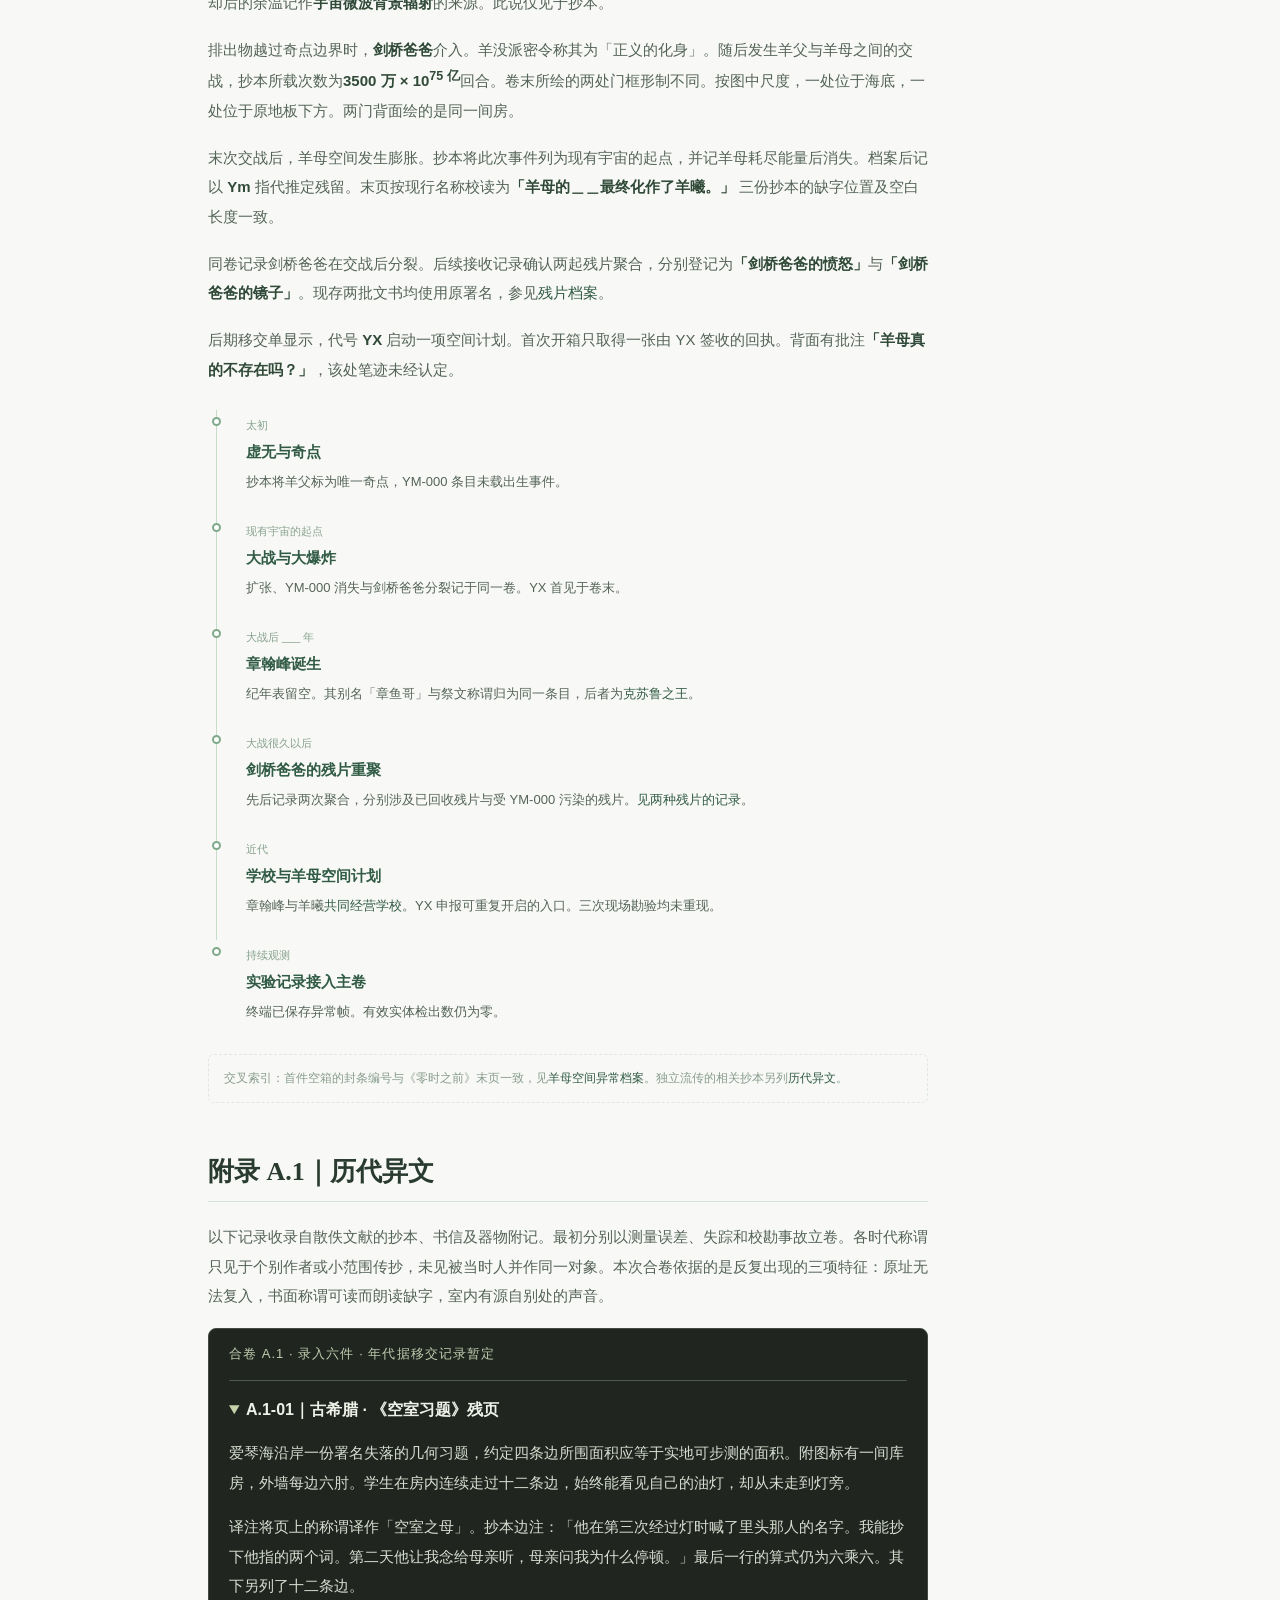
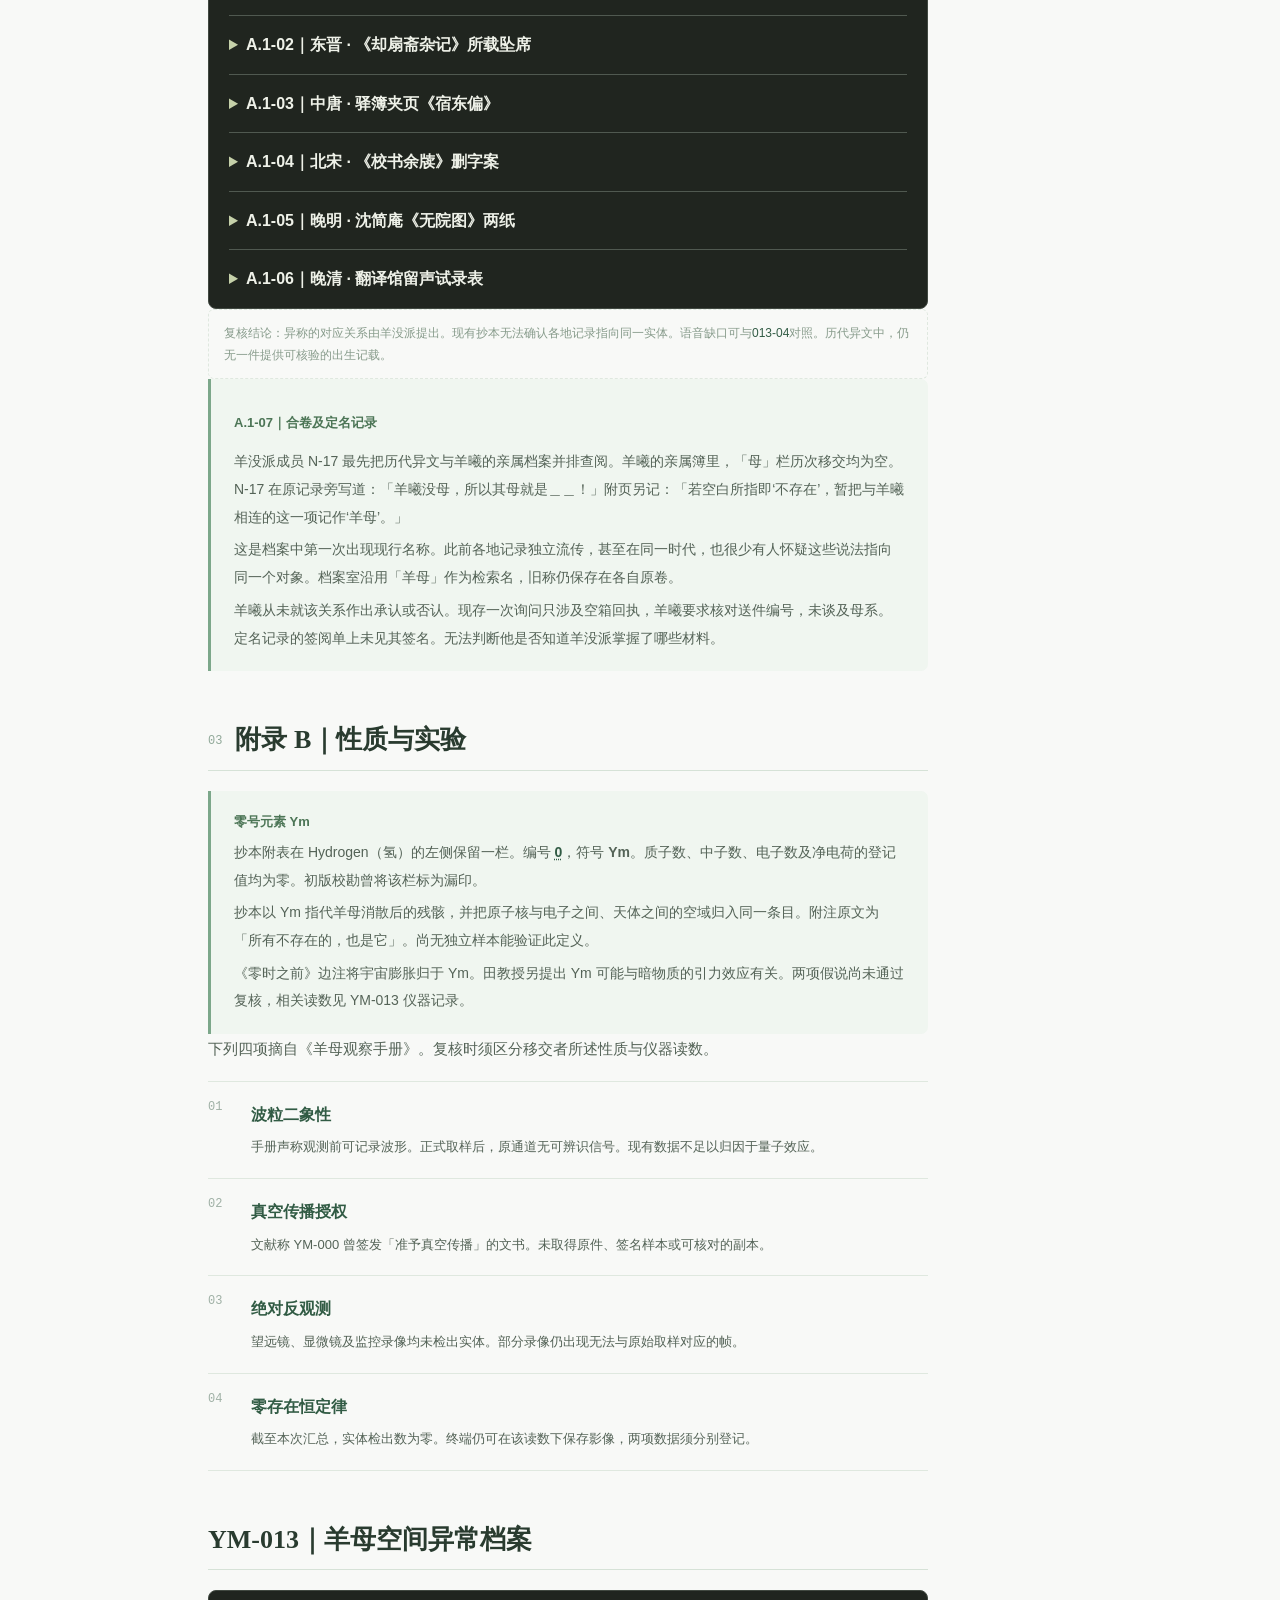
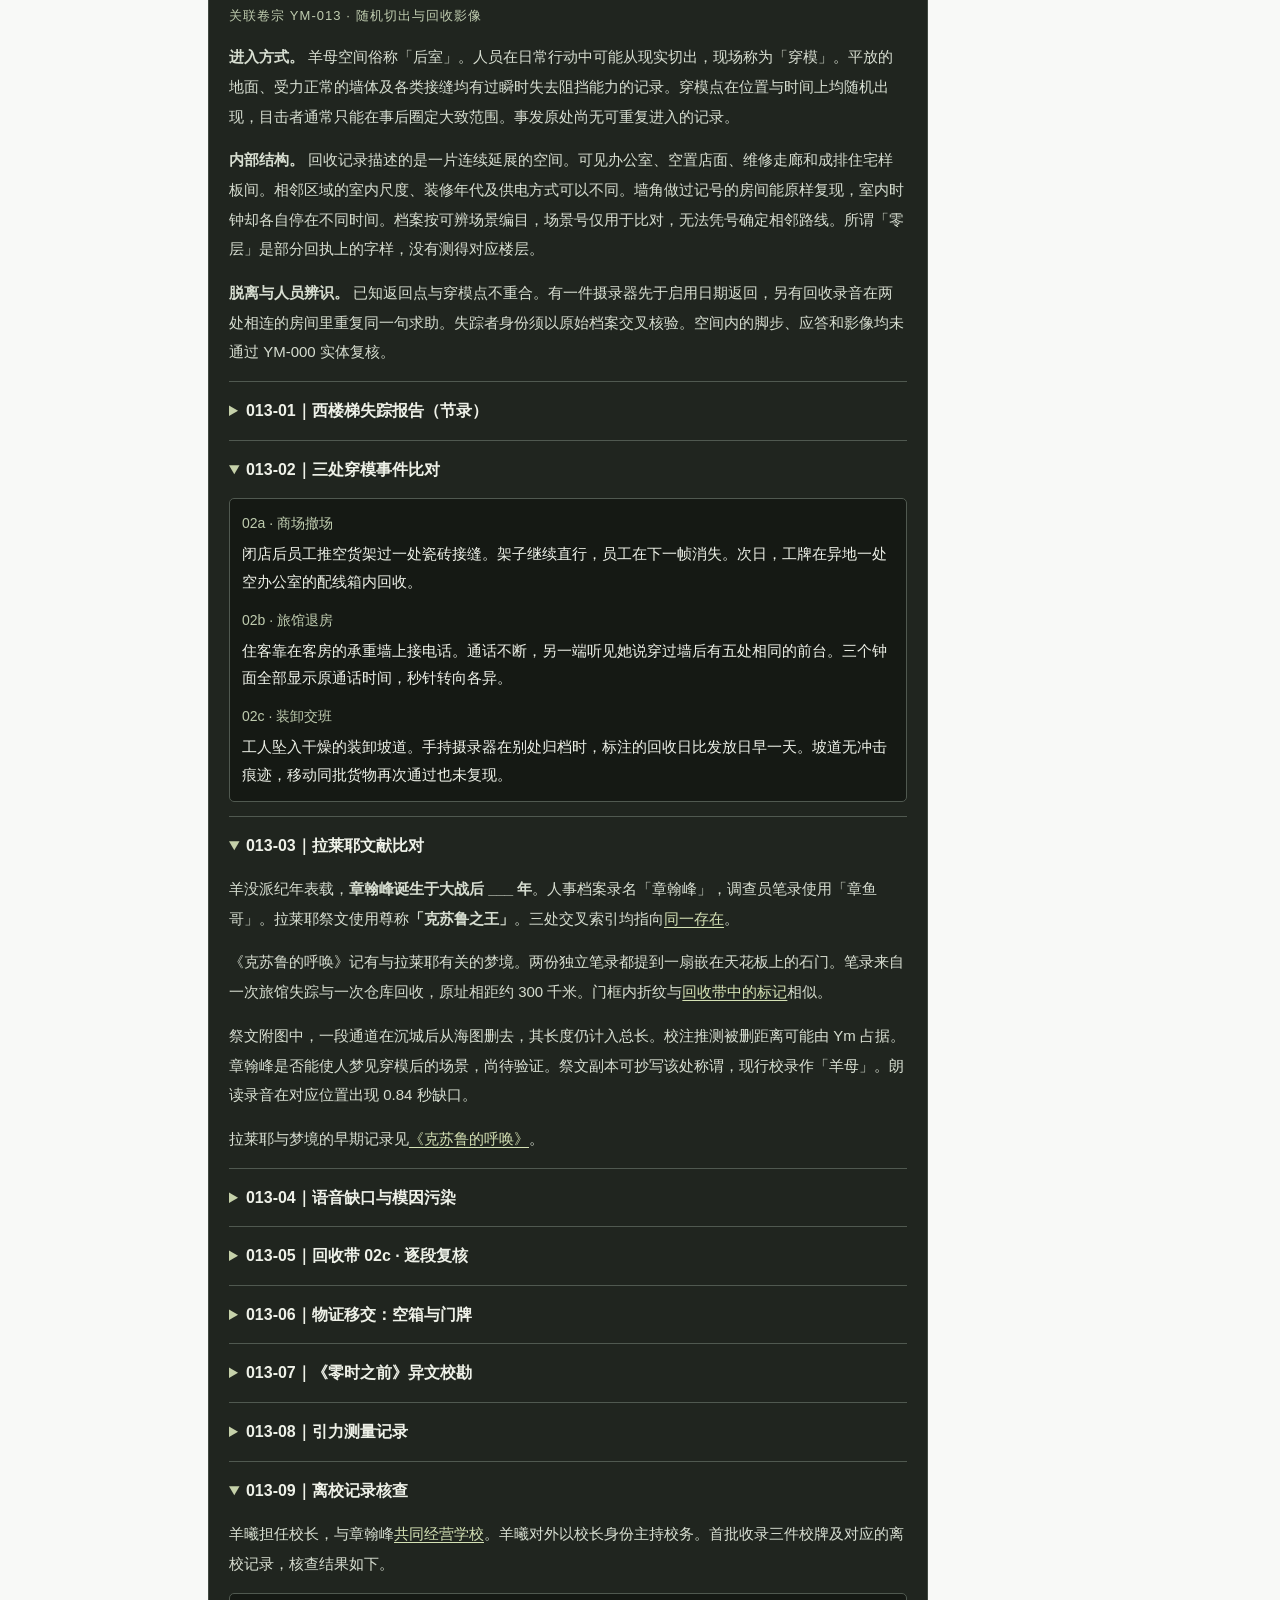
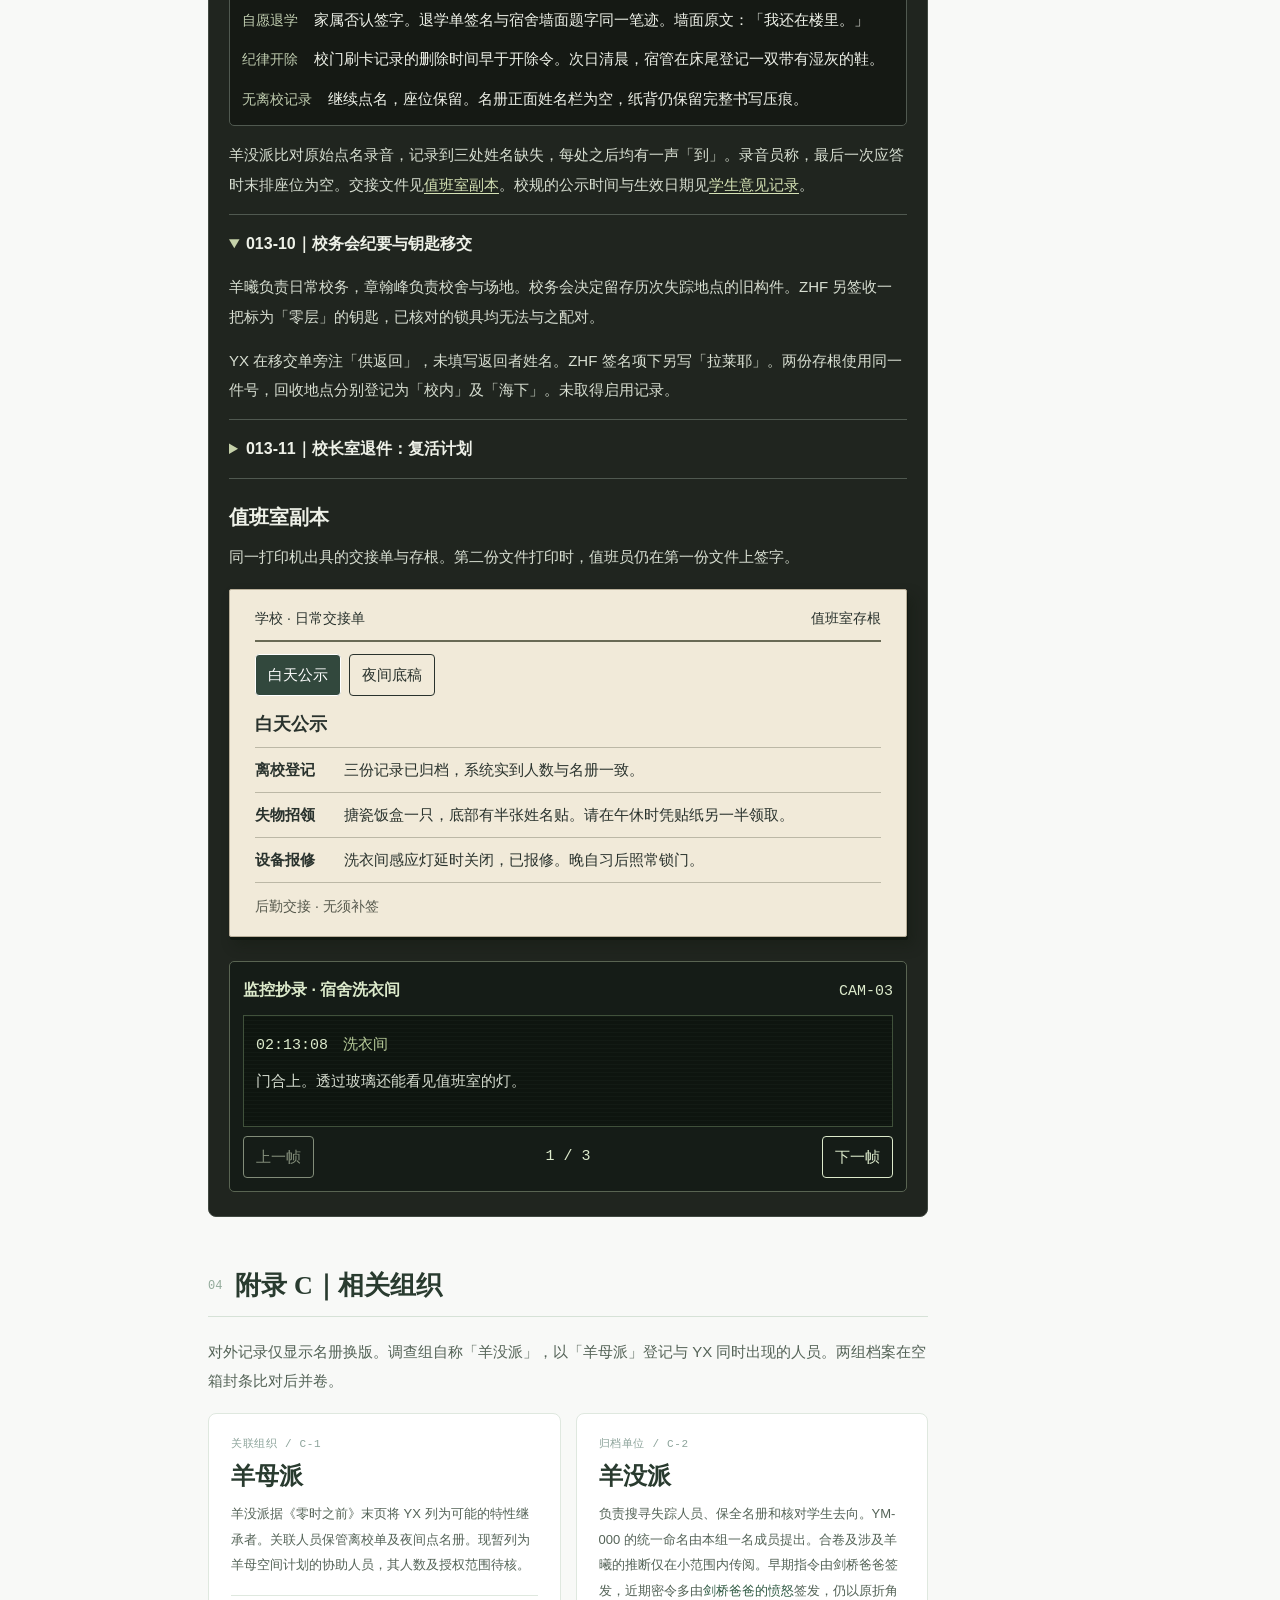
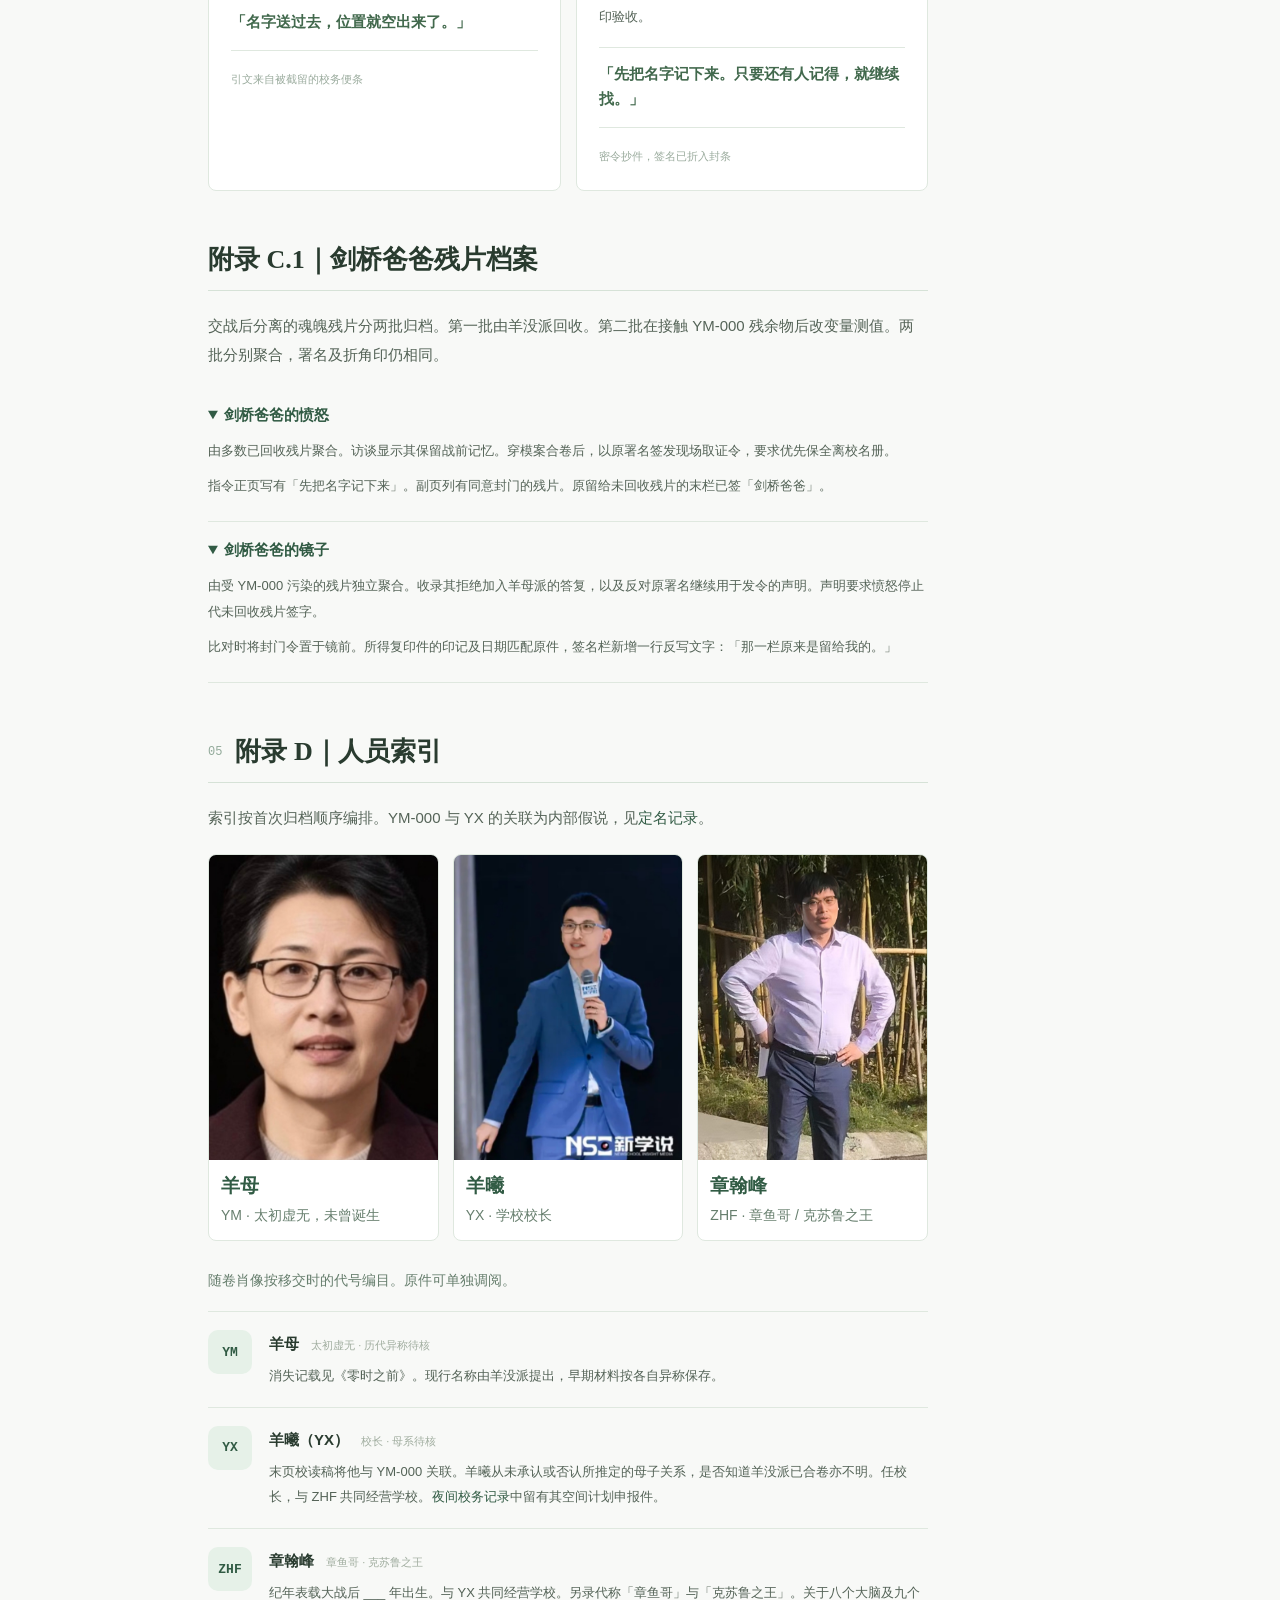
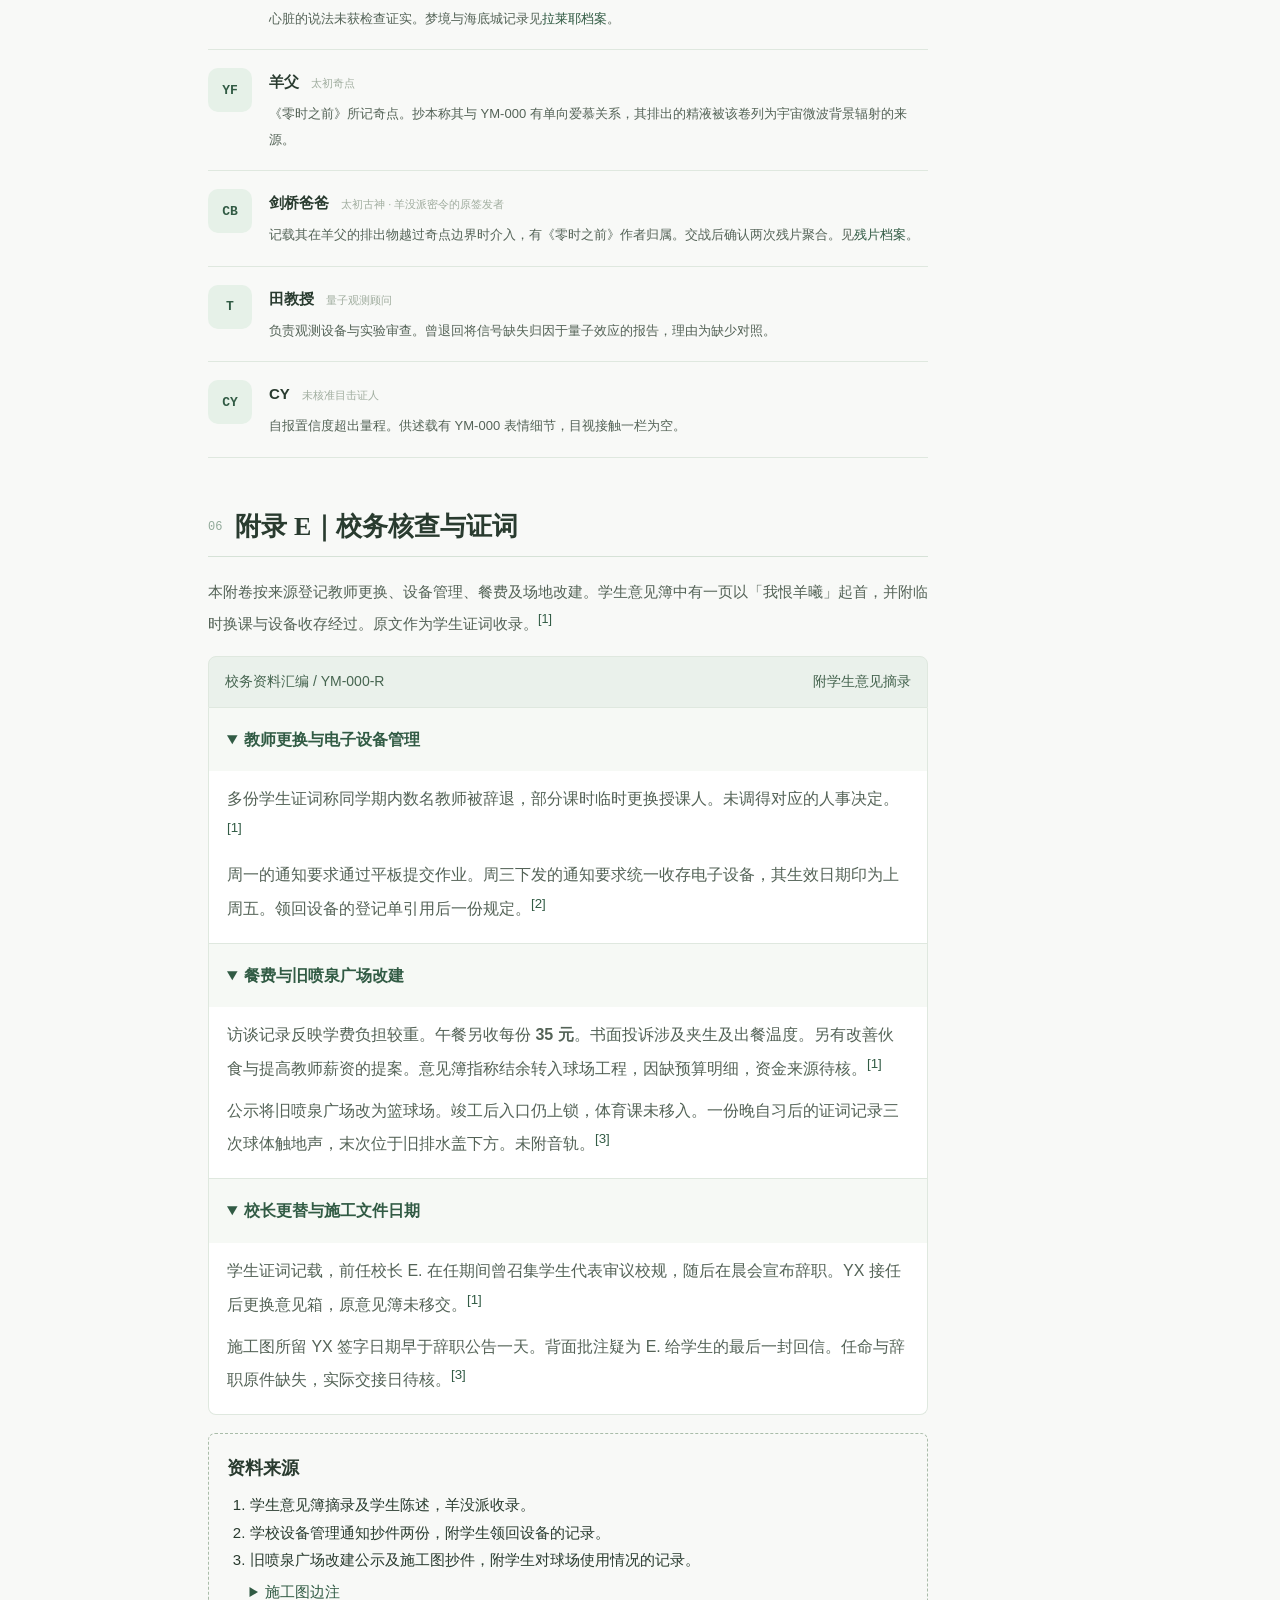
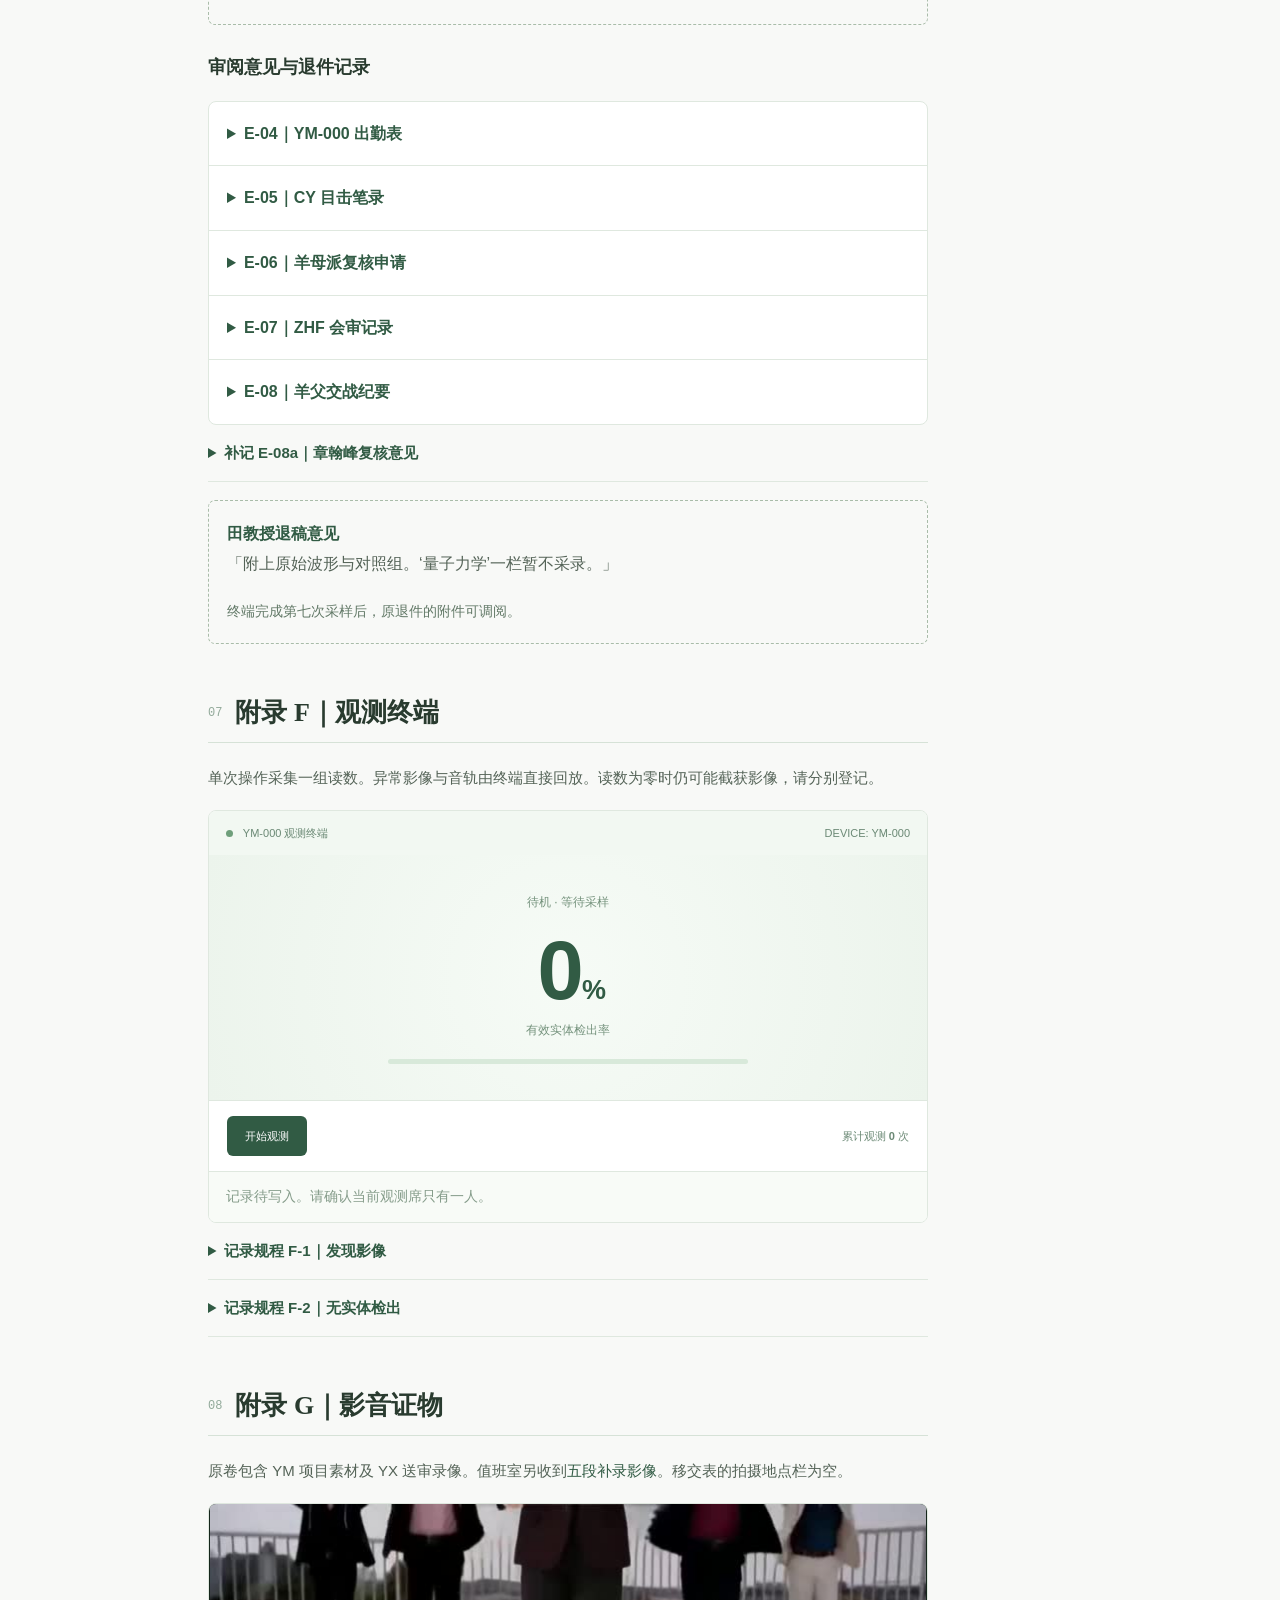
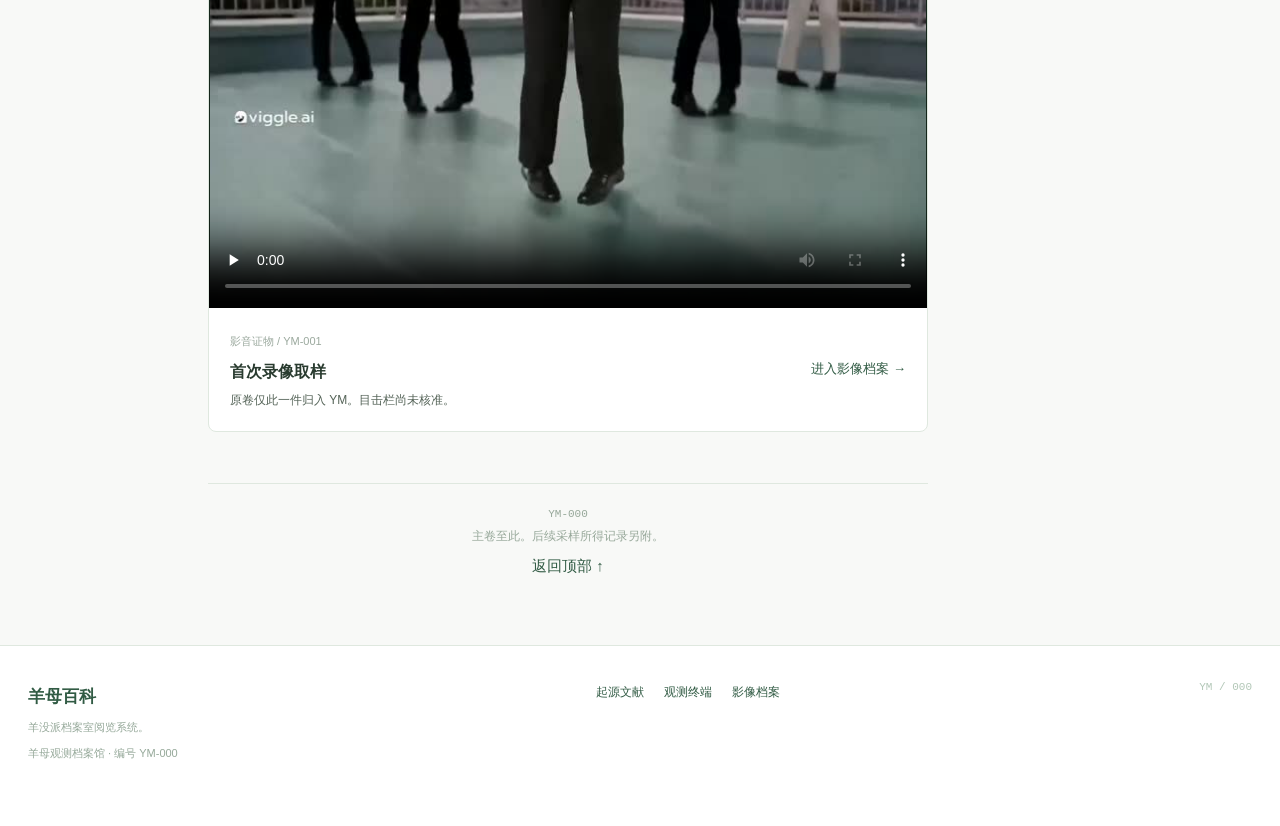
==== commit 3778944b: "Revise the primordial discharge in the Yangmu origin archive" ====
--- a/index.html
+++ b/index.html
@@ -55,8 +55,8 @@
         <section id="origin" class="content-section">
           <div class="section-heading"><span class="section-number">02</span><h2>附录 A｜起源文献</h2></div>
           <p>本节据<strong>《零时之前》</strong>的三份抄本整理。文献传为太初古神<strong>剑桥爸爸</strong>所作。三份抄本均无署名，封底各有一道折痕，轮廓与卷末门框图一致。本节采用羊没派定名后的校读稿。抄本中的不同称谓按现行名称对照。</p>
-          <p>抄本将宇宙形成前的状态记为没有光、方向与时间的空域，校读稿记作「羊母」。其中唯一标注坐标的对象为奇点「羊父」。卷首记羊父对羊母有未表露的爱慕。第一件可排序的事件为奇点排出大量液体，原文称「羊水」。抄本将该液体冷却后的残余与<strong>宇宙微波背景辐射</strong>相联系。此说仅见于抄本。</p>
-          <p>液体越过奇点边界时，<strong>剑桥爸爸</strong>介入。羊没派密令称其为「正义的化身」。随后发生羊父与羊母之间的交战，抄本所载次数为<strong>3500 万 × 10<sup>75 亿</sup></strong>回合。卷末所绘的两处门框形制不同。按图中尺度，一处位于海底，一处位于原地板下方。两门背面绘的是同一间房。</p>
+          <p>抄本将宇宙形成前的状态记为没有光、方向与时间的空域，校读稿记作「羊母」。其中唯一标注坐标的对象为奇点「羊父」。卷首记羊父对羊母有未表露的爱慕。第一件可排序的事件是大量精液由奇点排出。抄本将其冷却后的余温记作<strong>宇宙微波背景辐射</strong>的来源。此说仅见于抄本。</p>
+          <p>排出物越过奇点边界时，<strong>剑桥爸爸</strong>介入。羊没派密令称其为「正义的化身」。随后发生羊父与羊母之间的交战，抄本所载次数为<strong>3500 万 × 10<sup>75 亿</sup></strong>回合。卷末所绘的两处门框形制不同。按图中尺度，一处位于海底，一处位于原地板下方。两门背面绘的是同一间房。</p>
           <p>末次交战后，羊母空间发生膨胀。抄本将此次事件列为现有宇宙的起点，并记羊母耗尽能量后消失。档案后记以 <strong>Ym</strong> 指代推定残留。末页按现行名称校读为<strong>「羊母的＿＿最终化作了羊曦。」</strong> 三份抄本的缺字位置及空白长度一致。</p>
           <p>同卷记录剑桥爸爸在交战后分裂。后续接收记录确认两起残片聚合，分别登记为<strong>「剑桥爸爸的愤怒」</strong>与<strong>「剑桥爸爸的镜子」</strong>。现存两批文书均使用原署名，参见<a href="#cambridge-fragments">残片档案</a>。</p>
           <p>后期移交单显示，代号 <strong>YX</strong> 启动一项空间计划。首次开箱只取得一张由 YX 签收的回执。背面有批注<strong>「羊母真的不存在吗？」</strong>，该处笔迹未经认定。</p>
@@ -309,8 +309,8 @@
             <figure class="portrait-card"><a href="assets/characters/zhanghanfeng.jpg" aria-label="查看章翰峰档案肖像原图"><img src="assets/characters/zhanghanfeng.jpg" alt="章翰峰的档案肖像" width="686" height="1536" loading="lazy"></a><figcaption><strong>章翰峰</strong><span>ZHF · 章鱼哥 / 克苏鲁之王</span></figcaption></figure>
           </div>
           <p class="portrait-label">随卷肖像按移交时的代号编目。原件可单独调阅。</p>
-          <div class="character-list"><div class="character"><div class="character-icon">YM</div><div><h3>羊母 <small>太初虚无 · 历代异称待核</small></h3><p>消失记载见《零时之前》。现行名称由羊没派提出，早期材料按各自异称保存。</p></div></div><div class="character"><div class="character-icon">YX</div><div><h3>羊曦（YX） <small>校长 · 母系待核</small></h3><p>末页校读稿将他与 YM-000 关联。羊曦从未承认或否认所推定的母子关系，是否知道羊没派已合卷亦不明。任校长，与 ZHF 共同经营学校。<a href="#academy-record">夜间校务记录</a>中留有其空间计划申报件。</p></div></div><div class="character" id="zhanghanfeng-profile"><div class="character-icon">ZHF</div><div><h3>章翰峰 <small>章鱼哥 · 克苏鲁之王</small></h3><p>纪年表载大战后 ___ 年出生。与 YX 共同经营学校。另录代称「章鱼哥」与「克苏鲁之王」。关于八个大脑及九个心脏的说法未获检查证实。梦境与海底城记录见<a href="#cthulhu-archive">拉莱耶档案</a>。</p></div></div><div class="character"><div class="character-icon">YF</div><div><h3>羊父 <small>太初奇点</small></h3><p>《零时之前》所记奇点。抄本称其与 YM-000 有单向爱慕关系，其排出物与宇宙微波背景辐射有关。</p></div></div>
-          <div class="character"><div class="character-icon">CB</div><div><h3>剑桥爸爸 <small>太初古神 · 羊没派密令的原签发者</small></h3><p>记载其在液体越过奇点时介入，有《零时之前》作者归属。交战后确认两次残片聚合。见<a href="#cambridge-fragments">残片档案</a>。</p></div></div><div class="character"><div class="character-icon">T</div><div><h3>田教授 <small>量子观测顾问</small></h3><p>负责观测设备与实验审查。曾退回将信号缺失归因于量子效应的报告，理由为缺少对照。</p></div></div><div class="character"><div class="character-icon">CY</div><div><h3>CY <small>未核准目击证人</small></h3><p>自报置信度超出量程。供述载有 YM-000 表情细节，目视接触一栏为空。</p></div></div></div>
+          <div class="character-list"><div class="character"><div class="character-icon">YM</div><div><h3>羊母 <small>太初虚无 · 历代异称待核</small></h3><p>消失记载见《零时之前》。现行名称由羊没派提出，早期材料按各自异称保存。</p></div></div><div class="character"><div class="character-icon">YX</div><div><h3>羊曦（YX） <small>校长 · 母系待核</small></h3><p>末页校读稿将他与 YM-000 关联。羊曦从未承认或否认所推定的母子关系，是否知道羊没派已合卷亦不明。任校长，与 ZHF 共同经营学校。<a href="#academy-record">夜间校务记录</a>中留有其空间计划申报件。</p></div></div><div class="character" id="zhanghanfeng-profile"><div class="character-icon">ZHF</div><div><h3>章翰峰 <small>章鱼哥 · 克苏鲁之王</small></h3><p>纪年表载大战后 ___ 年出生。与 YX 共同经营学校。另录代称「章鱼哥」与「克苏鲁之王」。关于八个大脑及九个心脏的说法未获检查证实。梦境与海底城记录见<a href="#cthulhu-archive">拉莱耶档案</a>。</p></div></div><div class="character"><div class="character-icon">YF</div><div><h3>羊父 <small>太初奇点</small></h3><p>《零时之前》所记奇点。抄本称其与 YM-000 有单向爱慕关系，其排出的精液被该卷列为宇宙微波背景辐射的来源。</p></div></div>
+          <div class="character"><div class="character-icon">CB</div><div><h3>剑桥爸爸 <small>太初古神 · 羊没派密令的原签发者</small></h3><p>记载其在羊父的排出物越过奇点边界时介入，有《零时之前》作者归属。交战后确认两次残片聚合。见<a href="#cambridge-fragments">残片档案</a>。</p></div></div><div class="character"><div class="character-icon">T</div><div><h3>田教授 <small>量子观测顾问</small></h3><p>负责观测设备与实验审查。曾退回将信号缺失归因于量子效应的报告，理由为缺少对照。</p></div></div><div class="character"><div class="character-icon">CY</div><div><h3>CY <small>未核准目击证人</small></h3><p>自报置信度超出量程。供述载有 YM-000 表情细节，目视接触一栏为空。</p></div></div></div>
         </section>
 
         <section id="annotations" class="content-section">
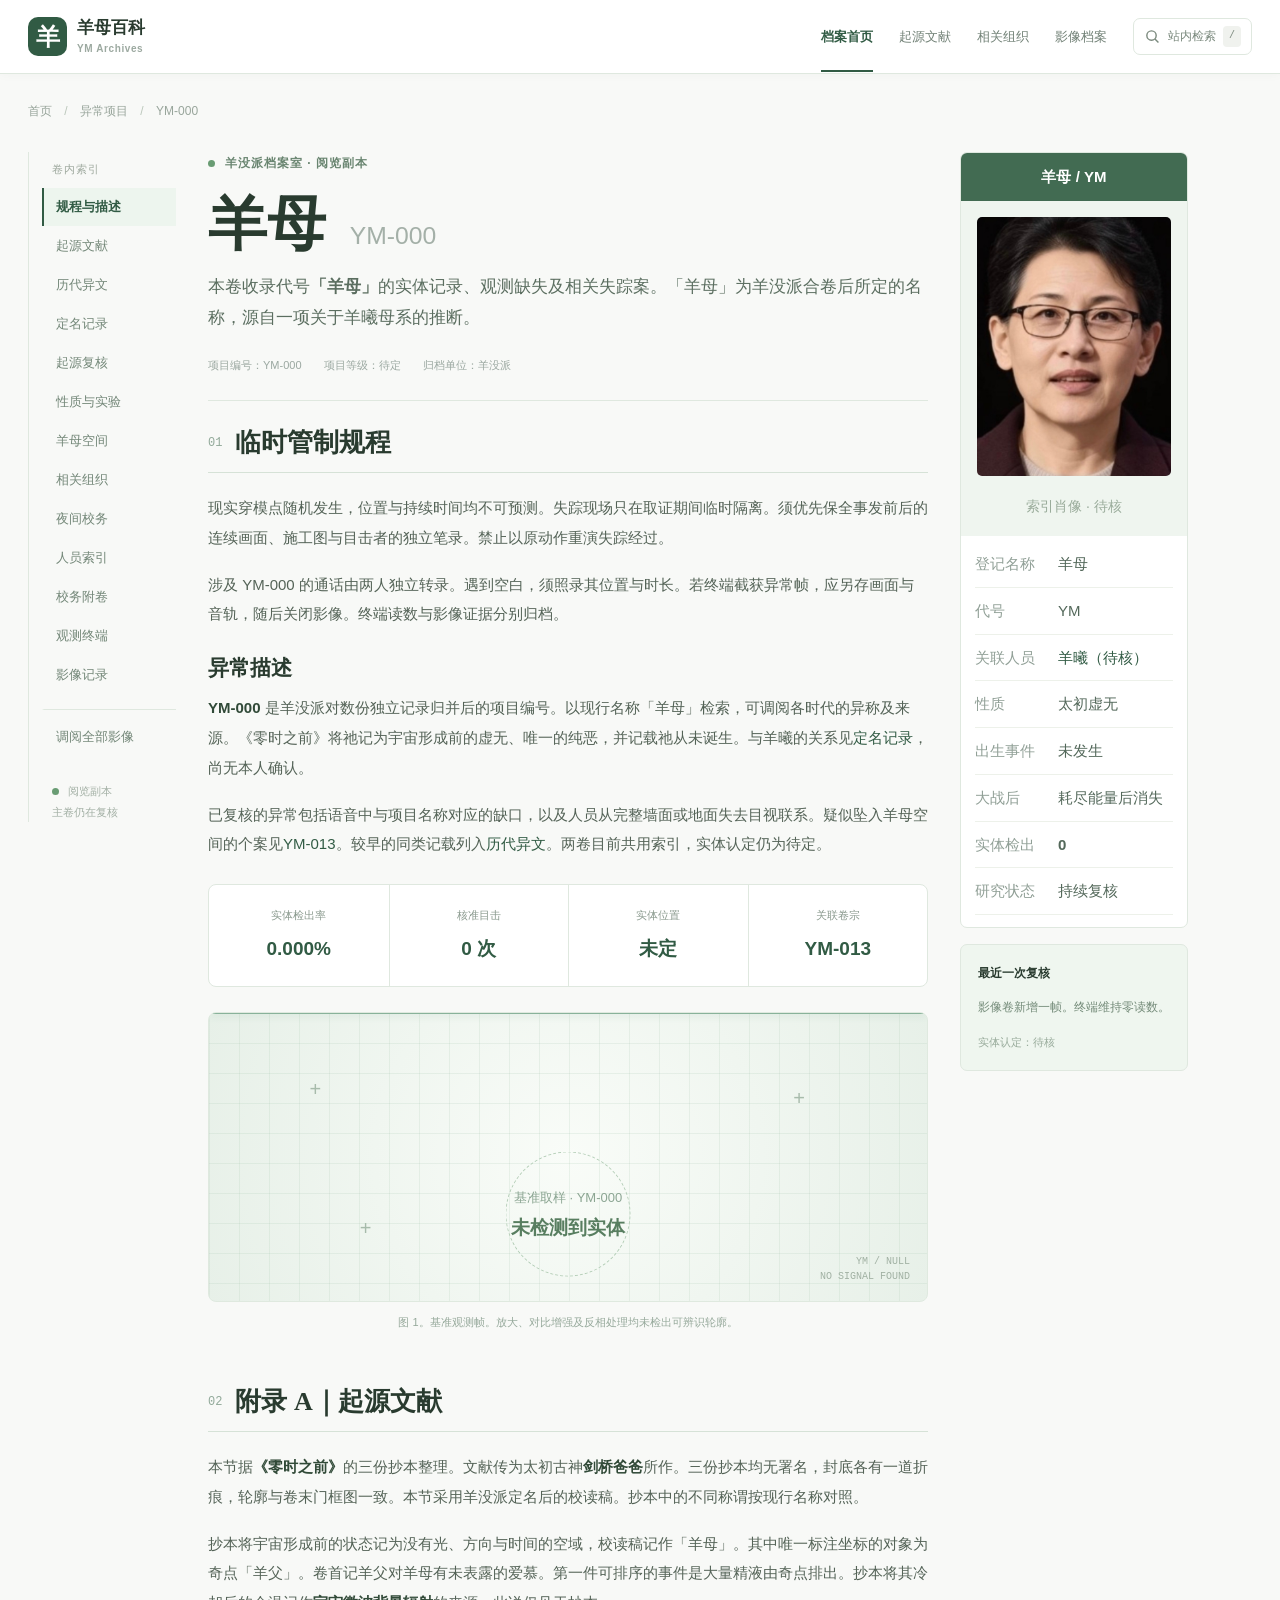
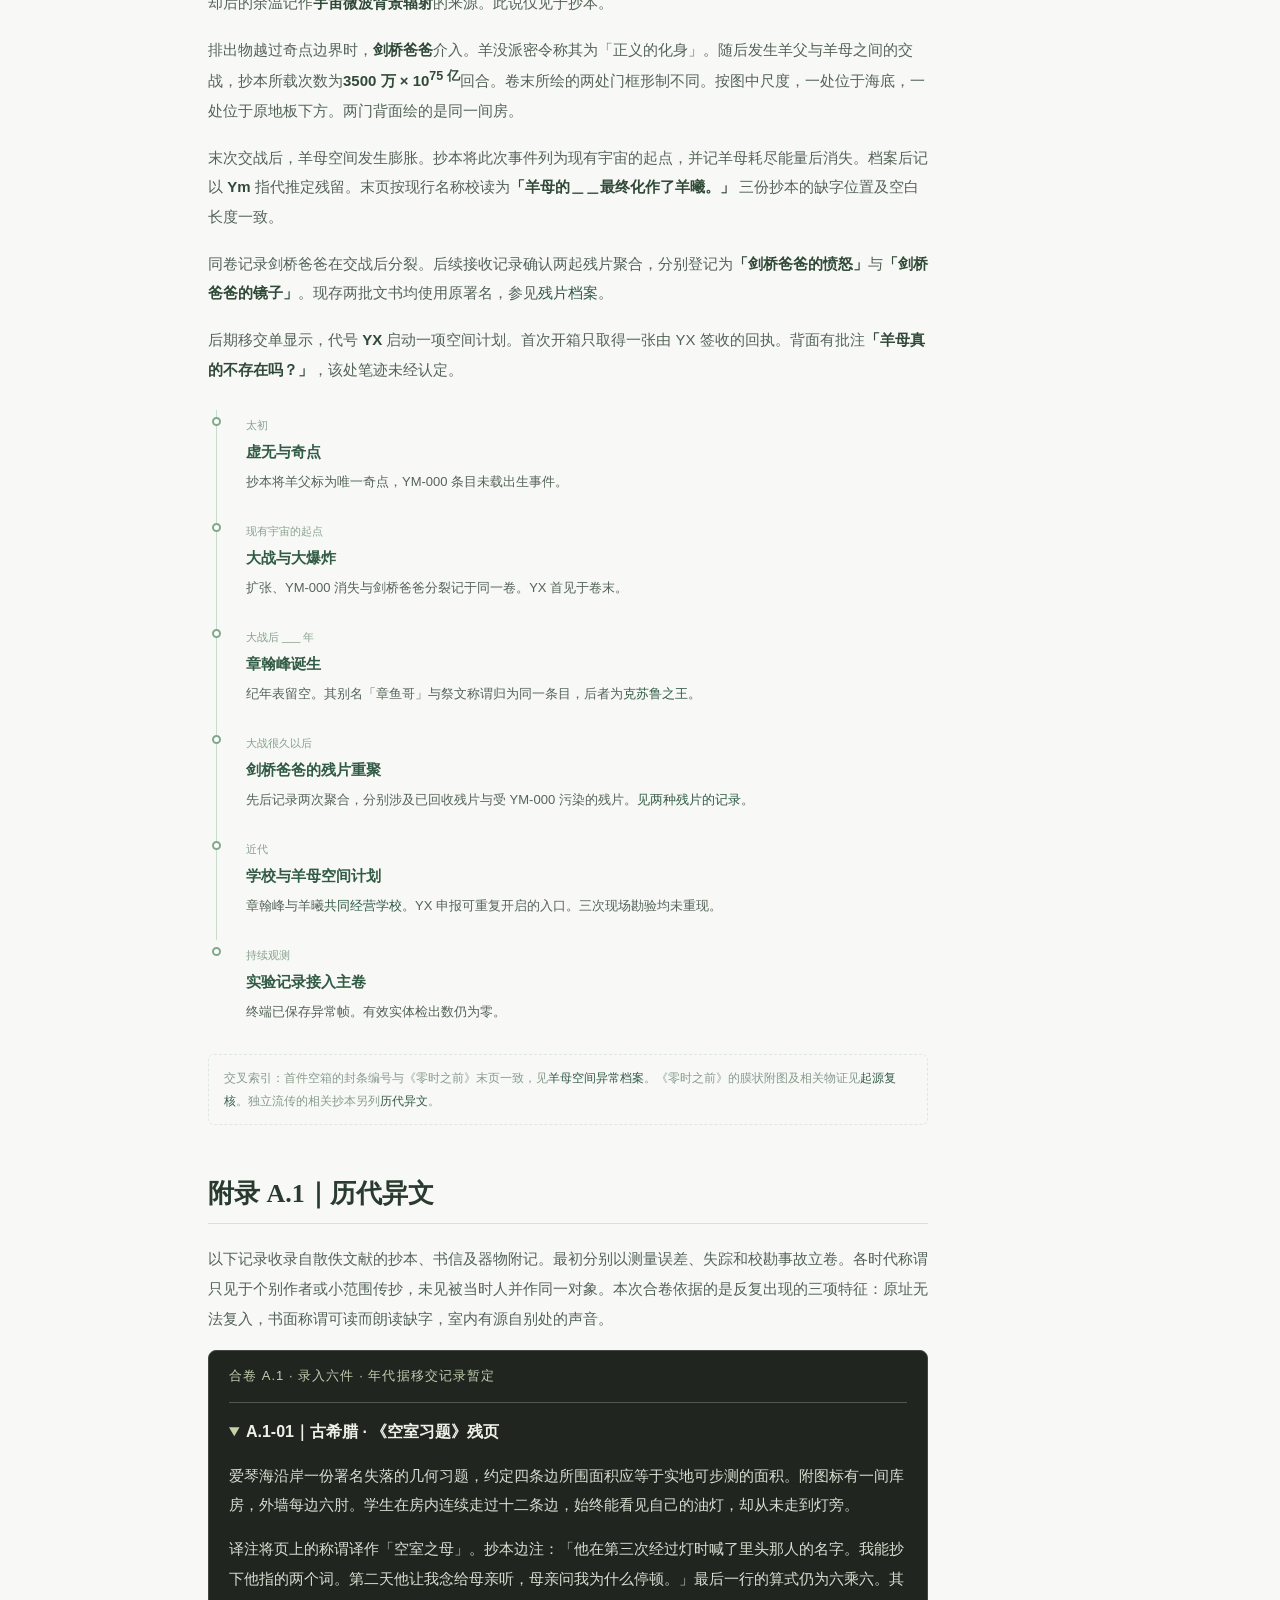
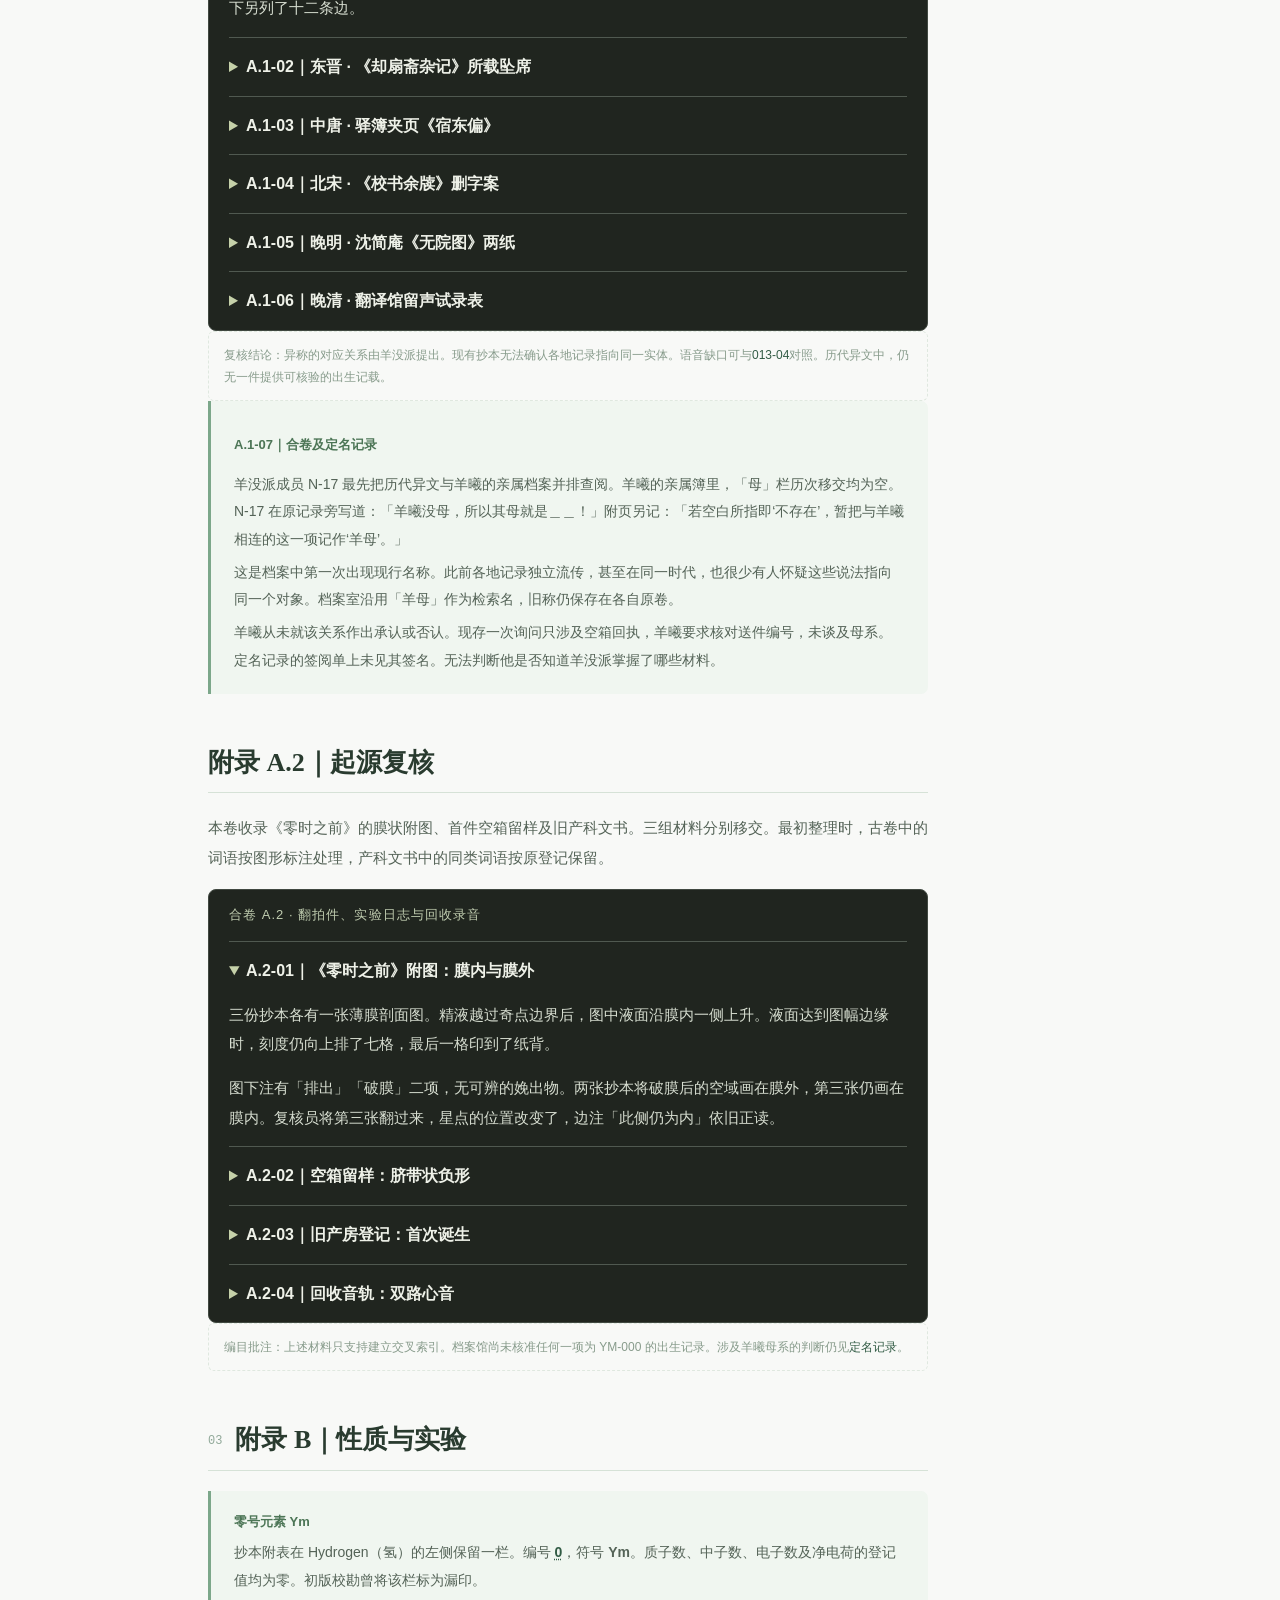
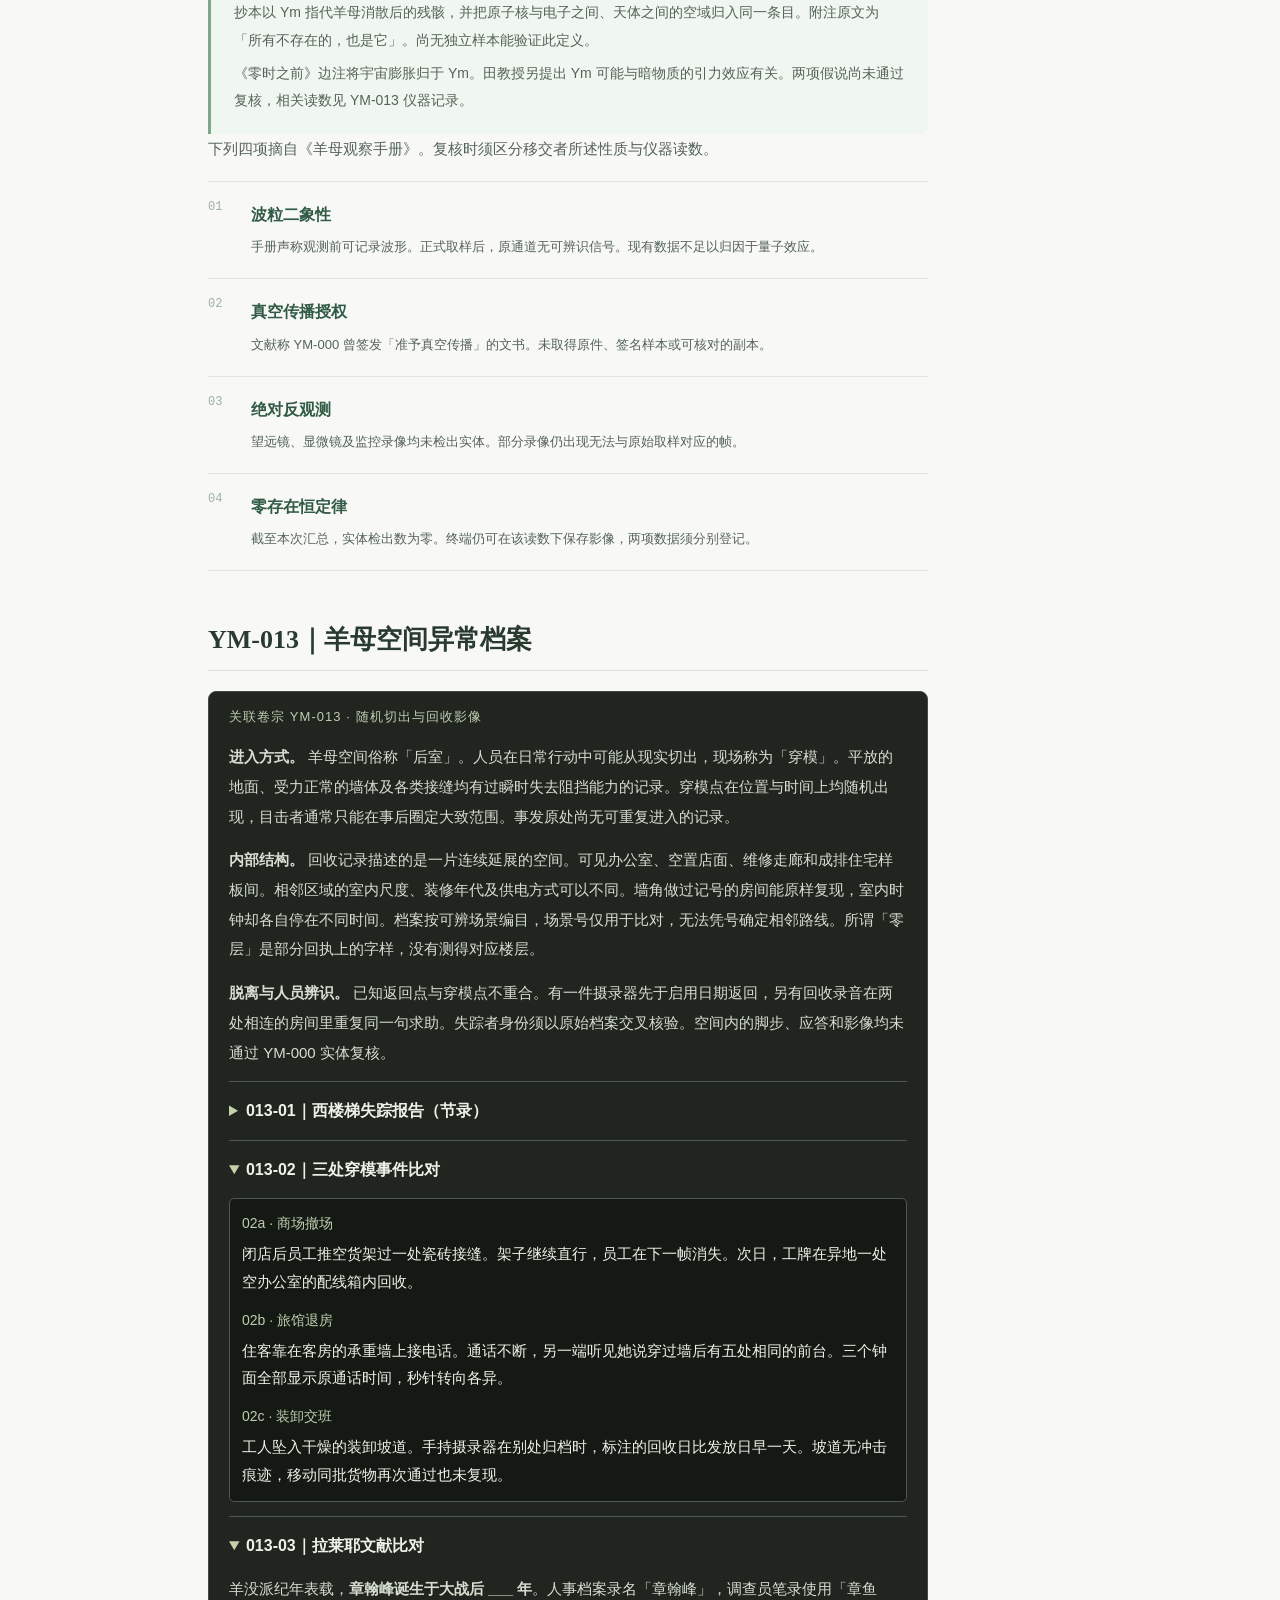
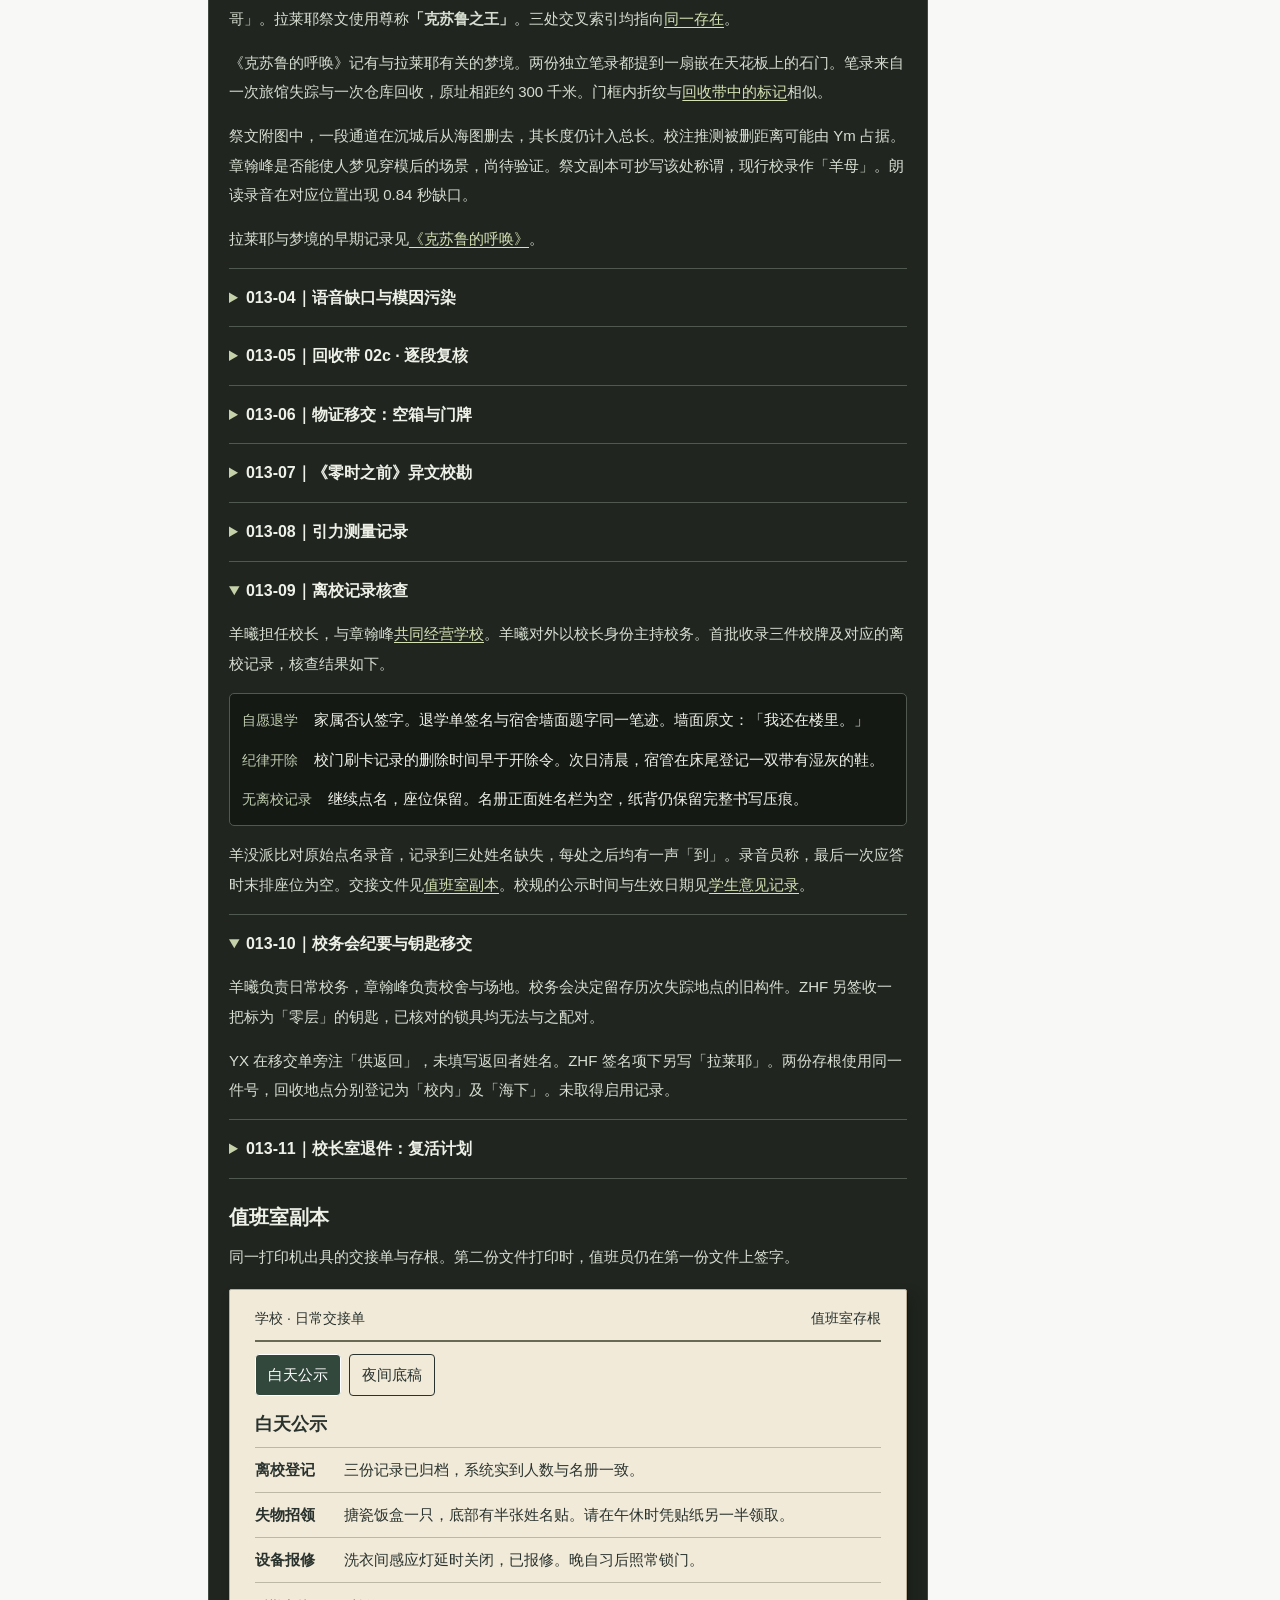
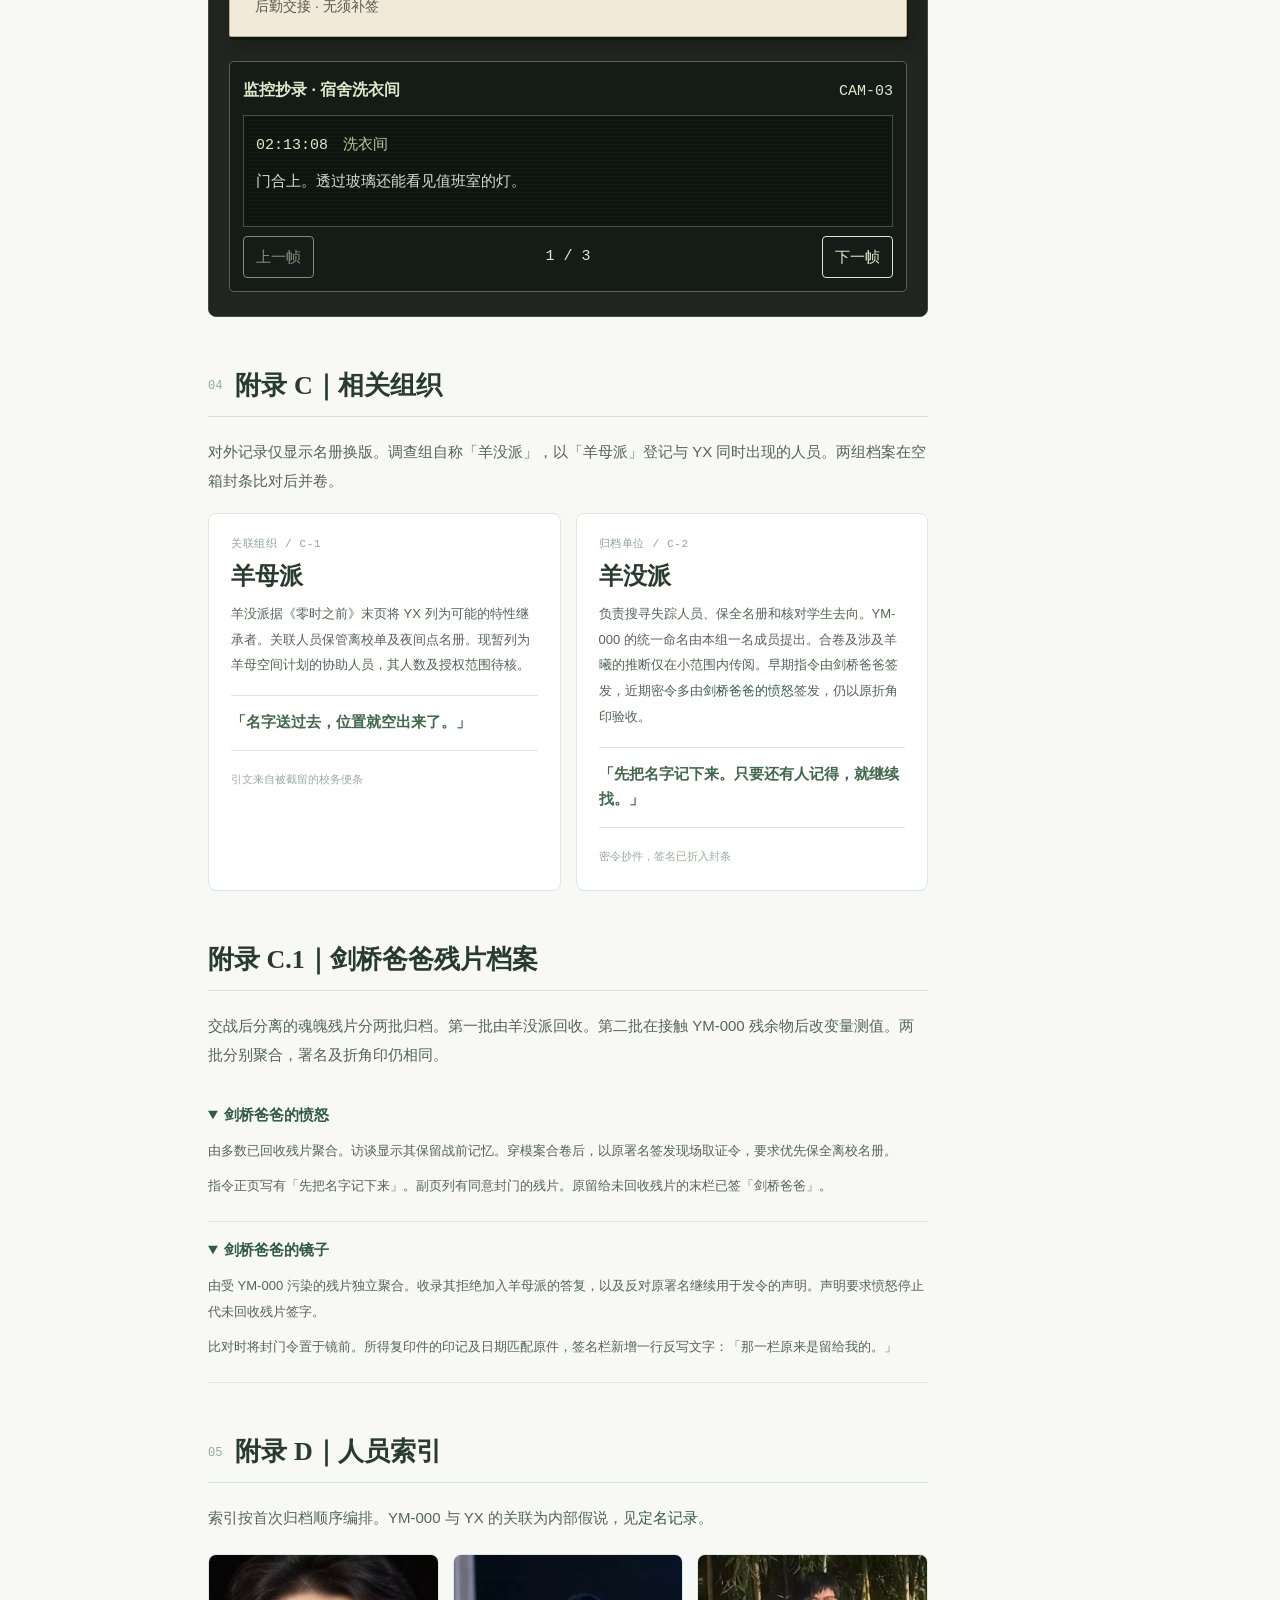
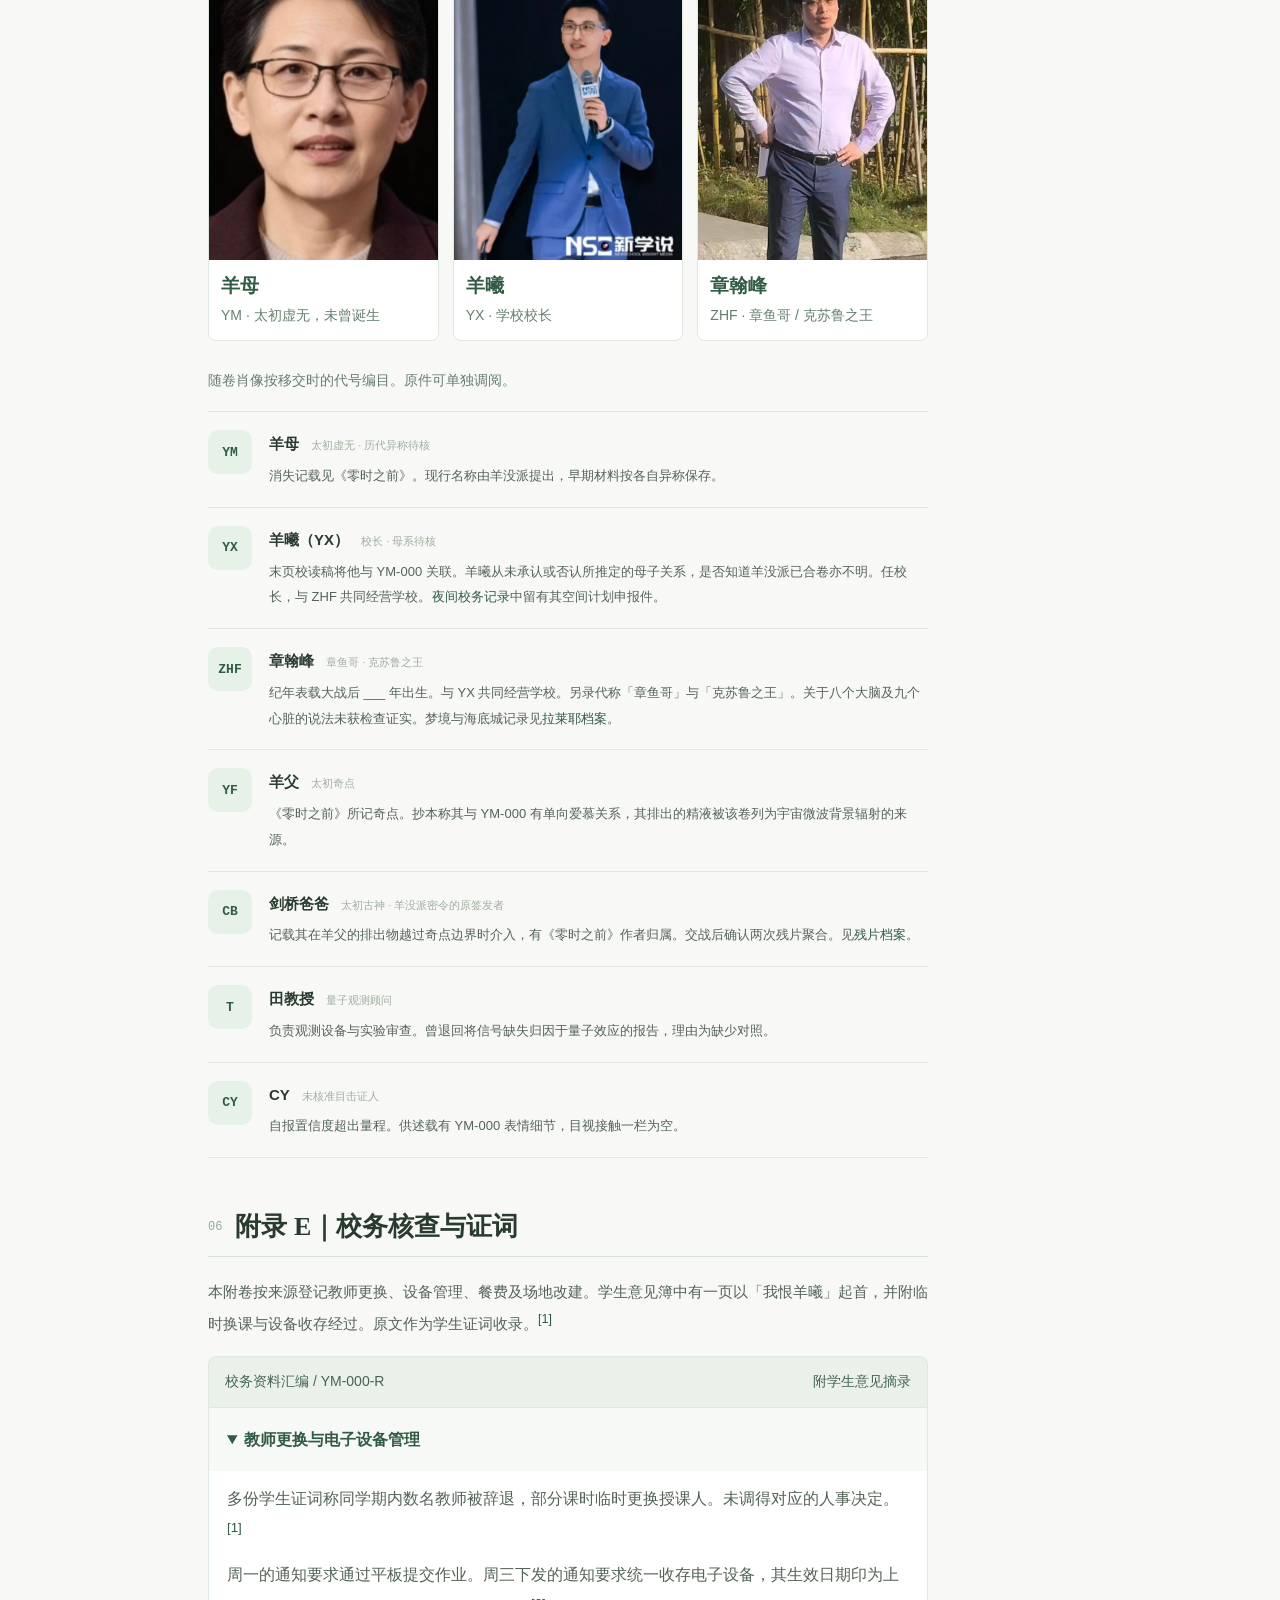
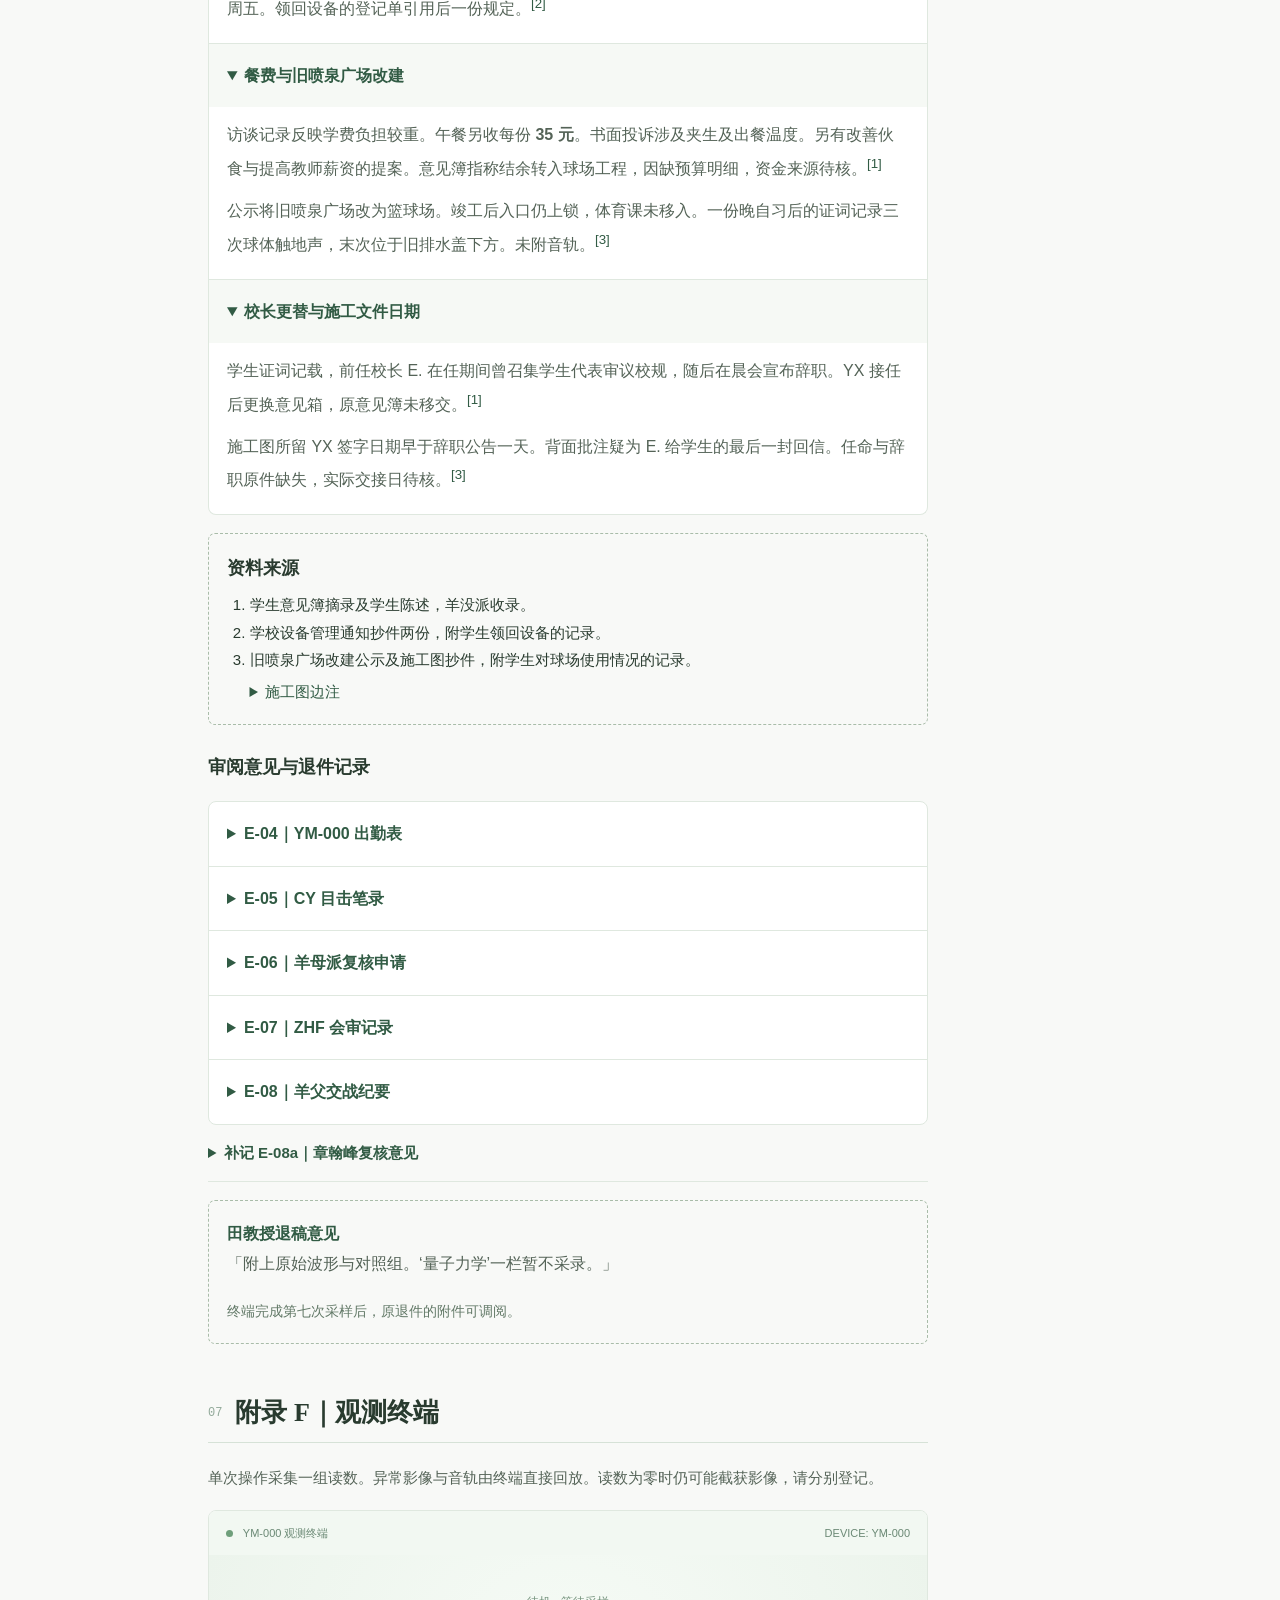
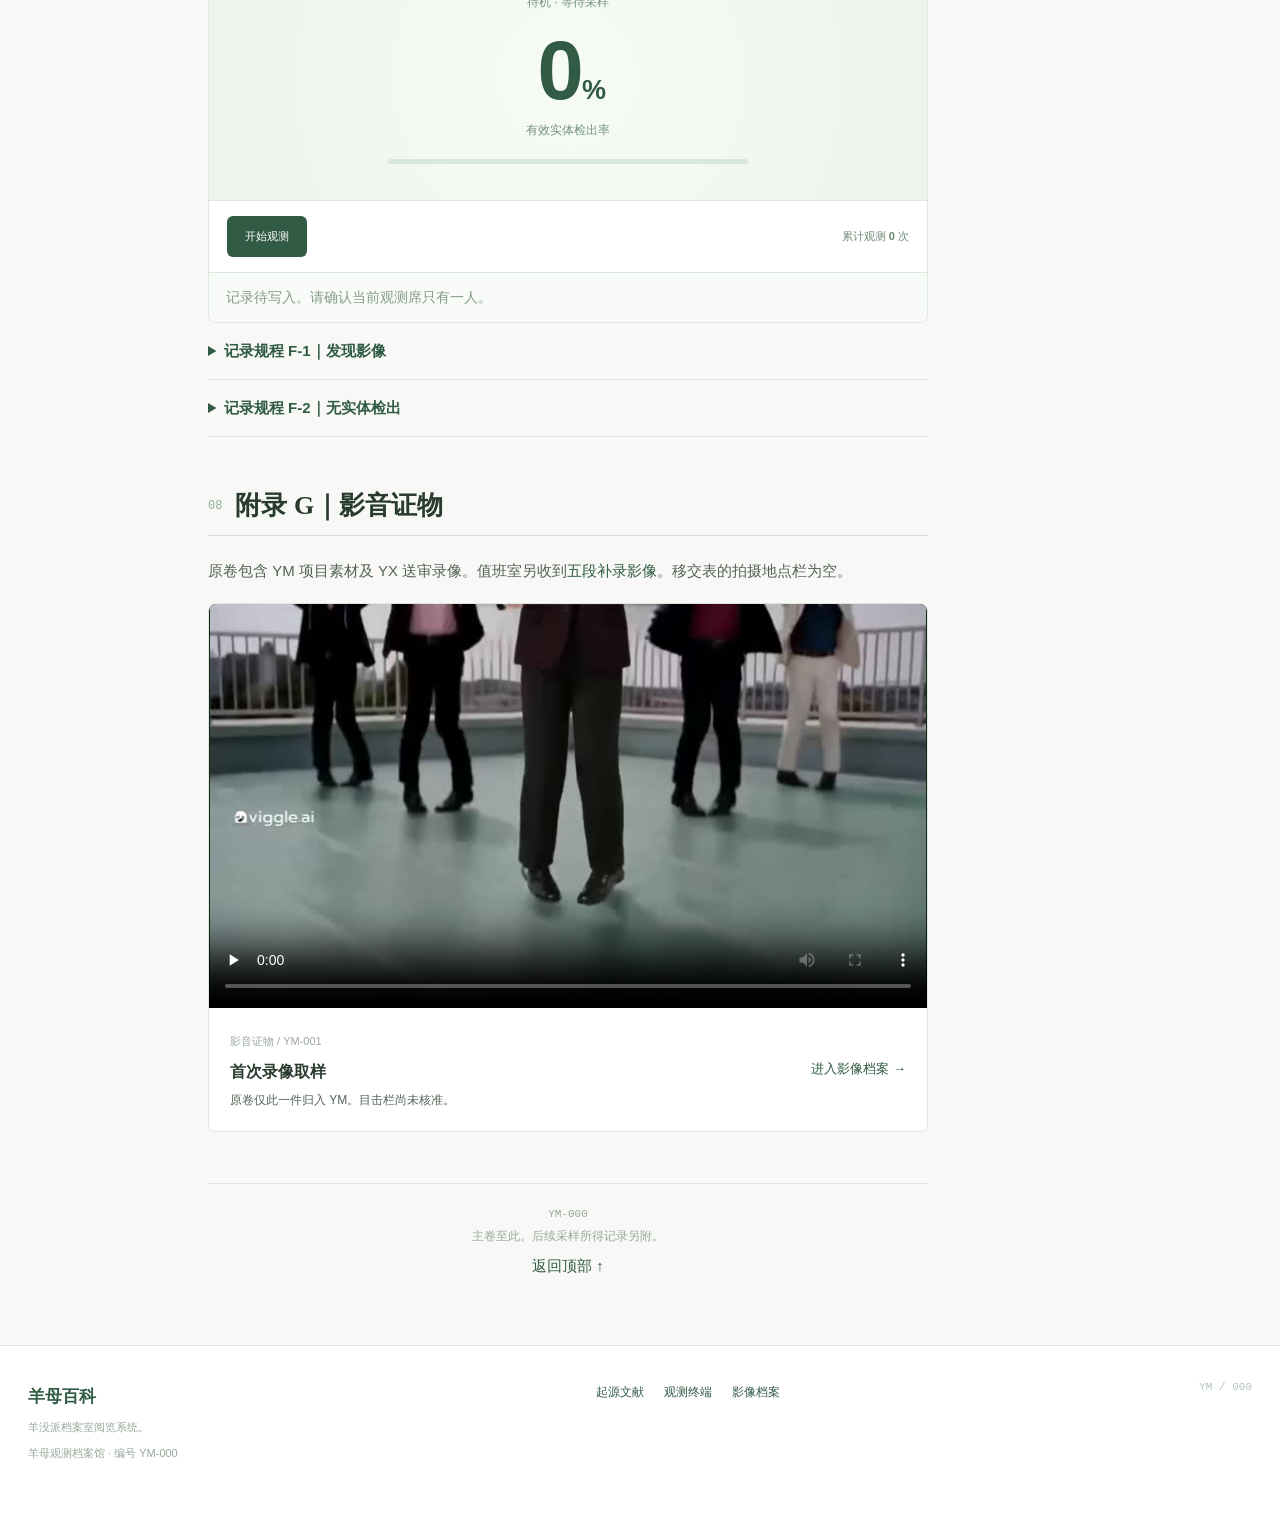
==== commit afd95960: "Add four archival fragments linking cosmic origins and the recurring delivery records" ====
--- a/index.html
+++ b/index.html
@@ -7,7 +7,7 @@
   <meta name="description" content="YM-000 阅览副本。收录现实穿模事件、历代异文、失踪调查与影音附卷。">
   <title>羊母 YM-000｜羊母百科</title>
   <link rel="stylesheet" href="style.css?v=ym000-r24">
-  <script src="script.js?v=ym000-r23" defer></script>
+  <script src="script.js?v=ym000-r24" defer></script>
 </head>
 <body data-page="home">
   <a class="skip" href="#main">跳至正文</a>
@@ -30,7 +30,7 @@
     <div class="breadcrumb">首页 <span>/</span> 异常项目 <span>/</span> YM-000</div>
     <div class="page-layout">
       <aside class="side-index" aria-label="页面目录">
-        <div class="side-inner"><div class="side-heading">卷内索引</div><a href="#intro" class="current">规程与描述</a><a href="#origin">起源文献</a><a href="#historical-records">历代异文</a><a href="#naming-record">定名记录</a><a href="#abilities">性质与实验</a><a href="#space-archive">羊母空间</a><a href="#factions">相关组织</a><a href="#academy-record">夜间校务</a><a href="#characters">人员索引</a><a href="#annotations">校务附卷</a><a href="#observation">观测终端</a><a href="#records">影像记录</a><a class="side-gallery" href="影像档案.html">调阅全部影像</a><div class="side-note"><span class="tiny-dot"></span> 阅览副本<br>主卷仍在复核</div></div>
+        <div class="side-inner"><div class="side-heading">卷内索引</div><a href="#intro" class="current">规程与描述</a><a href="#origin">起源文献</a><a href="#historical-records">历代异文</a><a href="#naming-record">定名记录</a><a href="#origin-addenda">起源复核</a><a href="#abilities">性质与实验</a><a href="#space-archive">羊母空间</a><a href="#factions">相关组织</a><a href="#academy-record">夜间校务</a><a href="#characters">人员索引</a><a href="#annotations">校务附卷</a><a href="#observation">观测终端</a><a href="#records">影像记录</a><a class="side-gallery" href="影像档案.html">调阅全部影像</a><div class="side-note"><span class="tiny-dot"></span> 阅览副本<br>主卷仍在复核</div></div>
       </aside>
 
       <article class="article">
@@ -68,7 +68,7 @@
             <div class="time-row"><div class="time-marker"><span></span></div><div class="time-body"><small>近代</small><h3>学校与羊母空间计划</h3><p>章翰峰与羊曦<a href="#school-management">共同经营学校</a>。YX 申报可重复开启的入口。三次现场勘验均未重现。</p></div></div>
             <div class="time-row"><div class="time-marker"><span></span></div><div class="time-body"><small>持续观测</small><h3>实验记录接入主卷</h3><p>终端已保存异常帧。有效实体检出数仍为零。</p></div></div>
           </div>
-          <div class="inline-aside">交叉索引：首件空箱的封条编号与《零时之前》末页一致，见<a href="#space-archive">羊母空间异常档案</a>。独立流传的相关抄本另列<a href="#historical-records">历代异文</a>。</div>
+          <div class="inline-aside">交叉索引：首件空箱的封条编号与《零时之前》末页一致，见<a href="#space-archive">羊母空间异常档案</a>。《零时之前》的膜状附图及相关物证见<a href="#origin-addenda">起源复核</a>。独立流传的相关抄本另列<a href="#historical-records">历代异文</a>。</div>
         </section>
 
         <section id="historical-records" class="content-section" aria-labelledby="historical-title">
@@ -114,6 +114,35 @@
             <p>这是档案中第一次出现现行名称。此前各地记录独立流传，甚至在同一时代，也很少有人怀疑这些说法指向同一个对象。档案室沿用「羊母」作为检索名，旧称仍保存在各自原卷。</p>
             <p>羊曦从未就该关系作出承认或否认。现存一次询问只涉及空箱回执，羊曦要求核对送件编号，未谈及母系。定名记录的签阅单上未见其签名。无法判断他是否知道羊没派掌握了哪些材料。</p>
           </section>
+        </section>
+
+        <section id="origin-addenda" class="content-section" aria-labelledby="origin-addenda-title">
+          <div class="section-heading"><h2 id="origin-addenda-title">附录 A.2｜起源复核</h2></div>
+          <p>本卷收录《零时之前》的膜状附图、首件空箱留样及旧产科文书。三组材料分别移交。最初整理时，古卷中的词语按图形标注处理，产科文书中的同类词语按原登记保留。</p>
+          <div class="space-archive">
+            <p class="space-archive-id">合卷 A.2 · 翻拍件、实验日志与回收录音</p>
+            <details id="membrane-drawing" open>
+              <summary>A.2-01｜《零时之前》附图：膜内与膜外</summary>
+              <p>三份抄本各有一张薄膜剖面图。精液越过奇点边界后，图中液面沿膜内一侧上升。液面达到图幅边缘时，刻度仍向上排了七格，最后一格印到了纸背。</p>
+              <p>图下注有「排出」「破膜」二项，无可辨的娩出物。两张抄本将破膜后的空域画在膜外，第三张仍画在膜内。复核员将第三张翻过来，星点的位置改变了，边注「此侧仍为内」依旧正读。</p>
+            </details>
+            <details id="negative-cord">
+              <summary>A.2-02｜空箱留样：脐带状负形</summary>
+              <p>对首件空箱进行断层扫描，读数未检出组织。逐层复核时，背景噪点的缺失区连成一条螺旋管状轮廓。图中轮廓穿过完整的金属封条，在箱外仍延伸了两厘米。</p>
+              <p>监测记录显示，管径每隔约两秒缩小一次。该变化持续至仪器断电。次日开启空箱，录音中出现三次与停机前间隔相同的闷响。留样单须填写取样部位，解剖顾问在该栏写了「断端」，随后询问另一端是否已收到。</p>
+            </details>
+            <details id="delivery-register">
+              <summary>A.2-03｜旧产房登记：首次诞生</summary>
+              <p>一件手持摄录器从羊母空间返回，随盒带回一册医院产房登记。院址已拆除。页眉所记日期早于该院开业，值班员工号则在停业前的工资表中出现。</p>
+              <p>册内共有四次「首次诞生」。四条记录的时间相隔一日，末尾均写「已破膜，继续等待」。产妇栏无姓名。娩出栏分别录得「第二扇门」「墙后有人应答」「原房间」及一组方位角。回收摄录器的镜头在最后一次开机时朝向该方位。</p>
+            </details>
+            <details id="delivery-audio">
+              <summary>A.2-04｜回收音轨：双路心音</summary>
+              <p>旧产房摄录器的回收带里有两组脉冲。近路在拍摄者停步时减慢，远路始终维持每分钟 136 次。画面朝向空床时，两组信号交换远近。收音员将后者标为床侧通道，标签经第二人复核未改。</p>
+              <p>音轨末段有一句「母体可以离开了」。随后响起推床轮滚动声，近路收音被带向走廊，远路仍在原位。最后一帧中床已推出，固定在墙上的插座旁贴着一枚腕带。腕带上登记的床号与摄录器移交箱编号相同。</p>
+            </details>
+          </div>
+          <div class="inline-aside">编目批注：上述材料只支持建立交叉索引。档案馆尚未核准任何一项为 YM-000 的出生记录。涉及羊曦母系的判断仍见<a href="#naming-record">定名记录</a>。</div>
         </section>
 
         <section id="abilities" class="content-section">
@@ -195,7 +224,7 @@
             <details>
               <summary>013-08｜引力测量记录</summary>
               <p>两起失踪发生时，走廊重力仪均向相同方向偏移一格。同时间段的画面中无可辨识目标。田教授将其列为可能的引力效应，暂未排除设备误差。</p>
-              <p>前 3 次于两处事发点复测，均未重现偏移。第 4 次在档案室加入回收空箱。读数仍为零，悬挂标尺由向上偏转改为朝向箱底。</p>
+              <p>前 3 次于两处事发点复测，均未重现偏移。第 4 次在档案室加入回收空箱。读数仍为零，悬挂标尺由向上偏转改为朝向箱底。此后另录得<a href="#negative-cord">空箱的搏动读数</a>。</p>
               <p>依次引入空箱、零号元素表抄件与等尺寸纸板。仅空箱组出现偏移。回收仪器时，助理报告标尺零刻线与尺边的间距增加一格。</p>
               <p>结论页记载，箱内物质读数始终为零，参照点与测量点之间增加 26 厘米。因实验后基准发生改变，暂缓判断其与暗物质、宇宙膨胀或 Ym 的关系。「重量已经返回」一行已注销。</p>
             </details>
@@ -216,7 +245,7 @@
             </details>
             <details>
               <summary>013-11｜校长室退件：复活计划</summary>
-              <p>内部简报将本案列为可能有人利用离校手续掩盖献祭。现存文件仅可确认人员去向不明，原因待复核。羊没派扣押件的封套题作「复活羊母」，同一项目的底稿登记为「首次诞生」。封套由谁题写尚未查明。</p>
+              <p>内部简报将本案列为可能有人利用离校手续掩盖献祭。现存文件仅可确认人员去向不明，原因待复核。羊没派扣押件的封套题作「复活羊母」，同一项目的底稿登记为「首次诞生」。封套由谁题写尚未查明。与之同名的<a href="#delivery-register">旧产房记录</a>另卷保存，暂未查出文书流转关系。</p>
               <p>熄灯后值班室录得一次点名。扩音器未读出姓名，第一声为「零」。三间已清空的宿舍随后于同一时间录得门锁动作。</p>
               <p>普通副本要求保全名册。另有密令仅发给核心成员，原文为「如果听见自己的名字，先问对方看见的房间是什么样。」签发页折角印与《零时之前》封底一致。</p>
             </details>
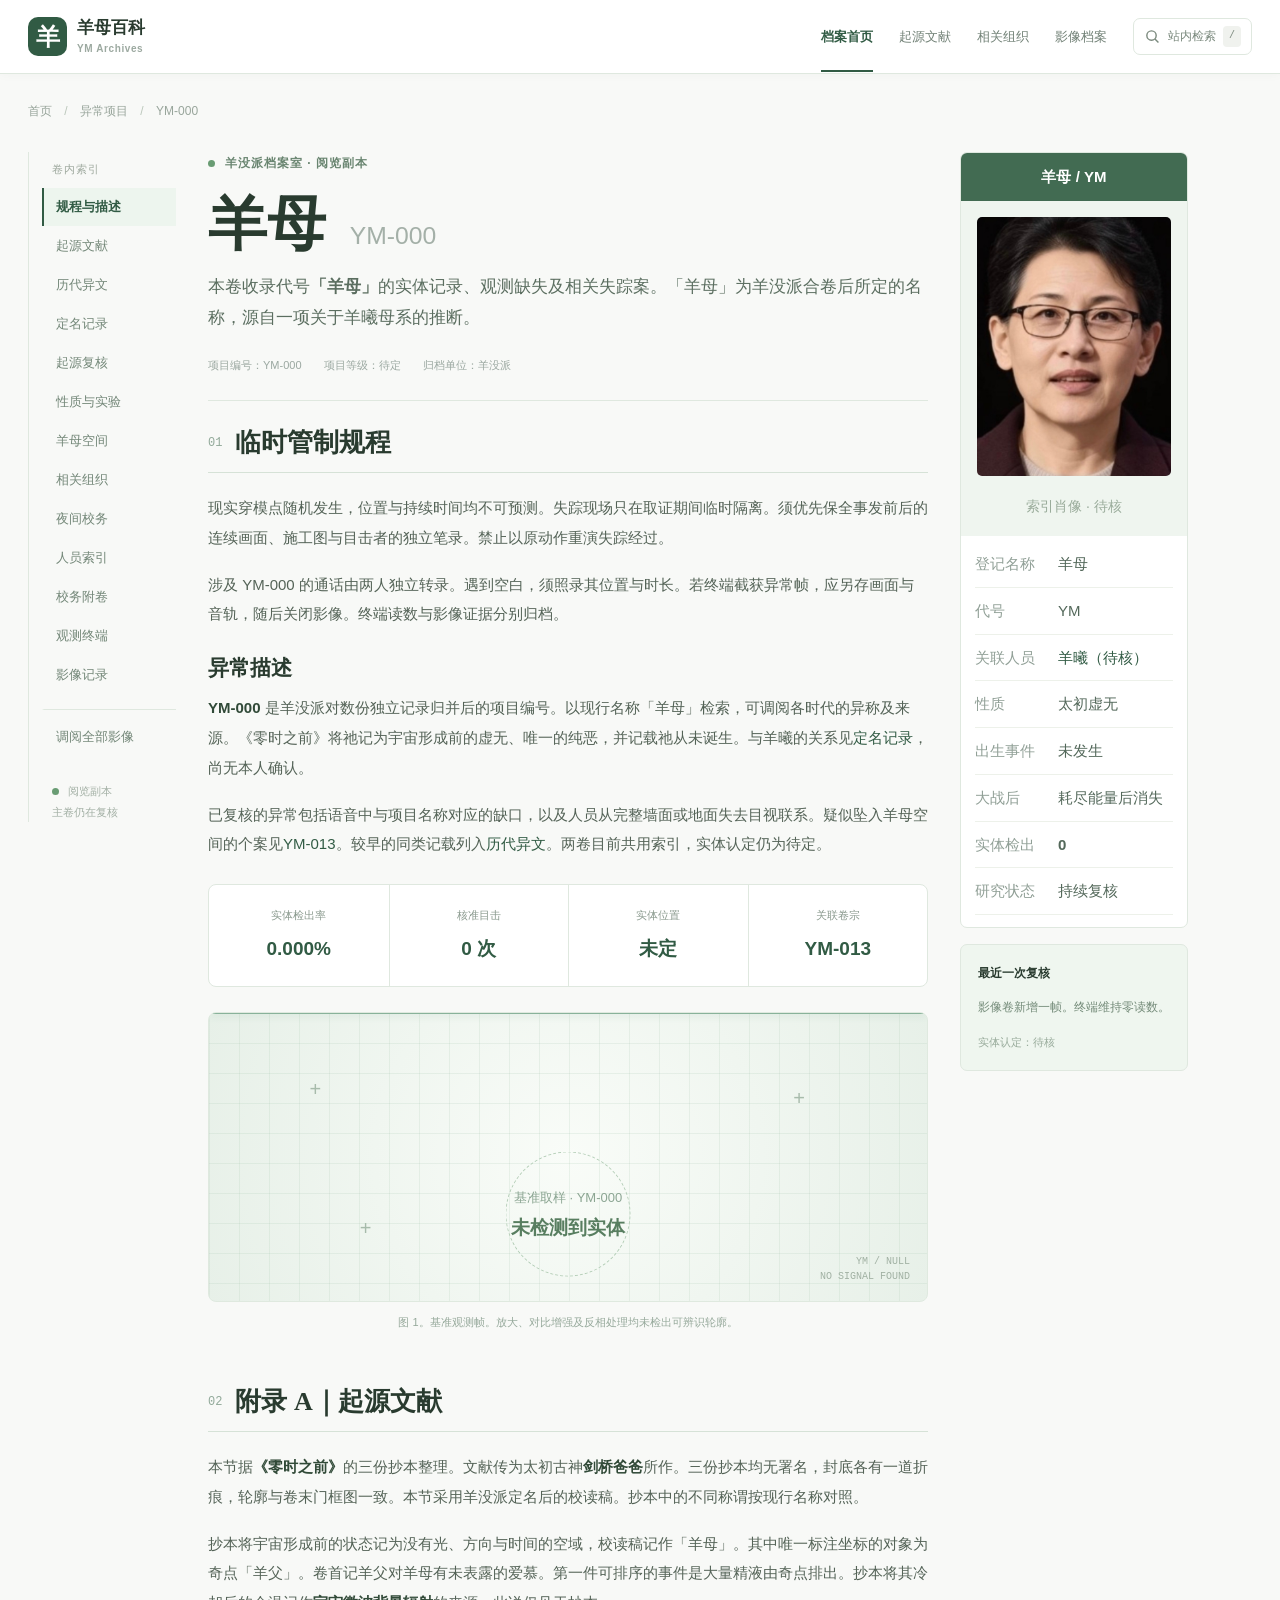
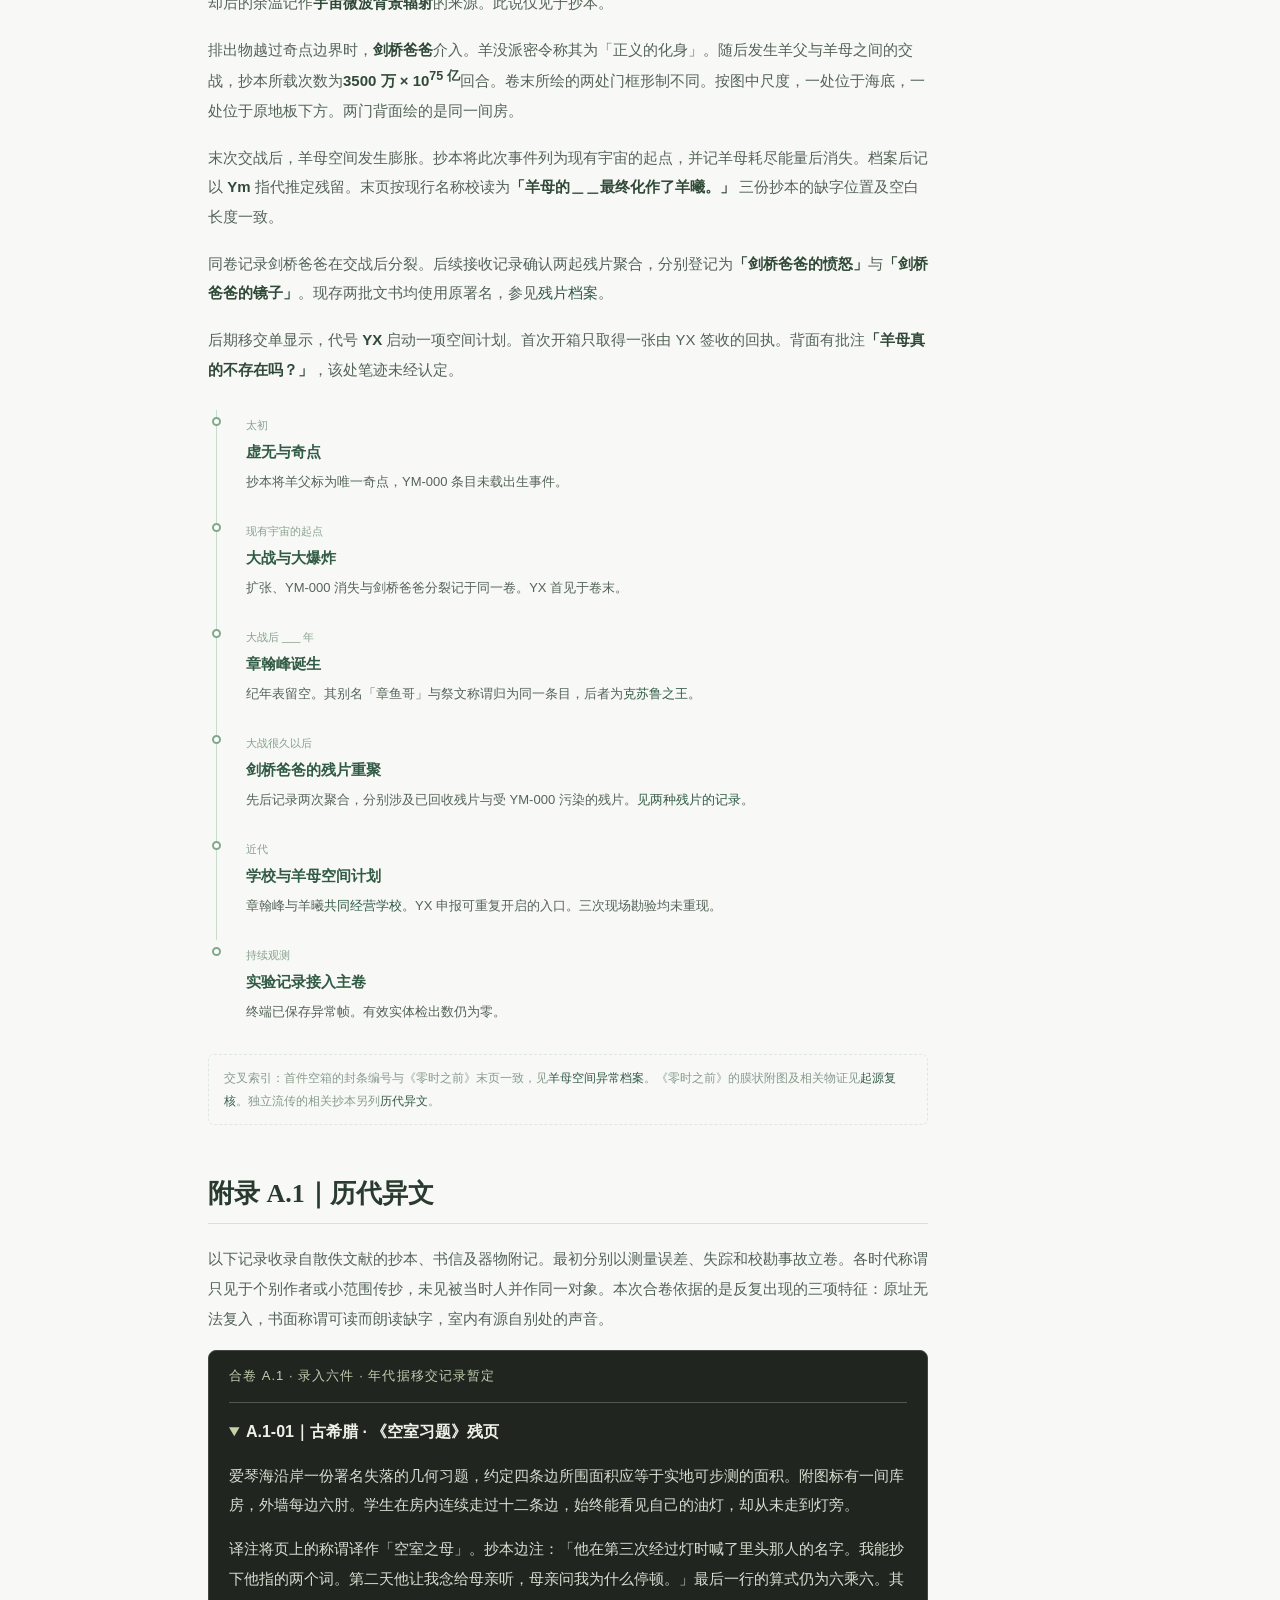
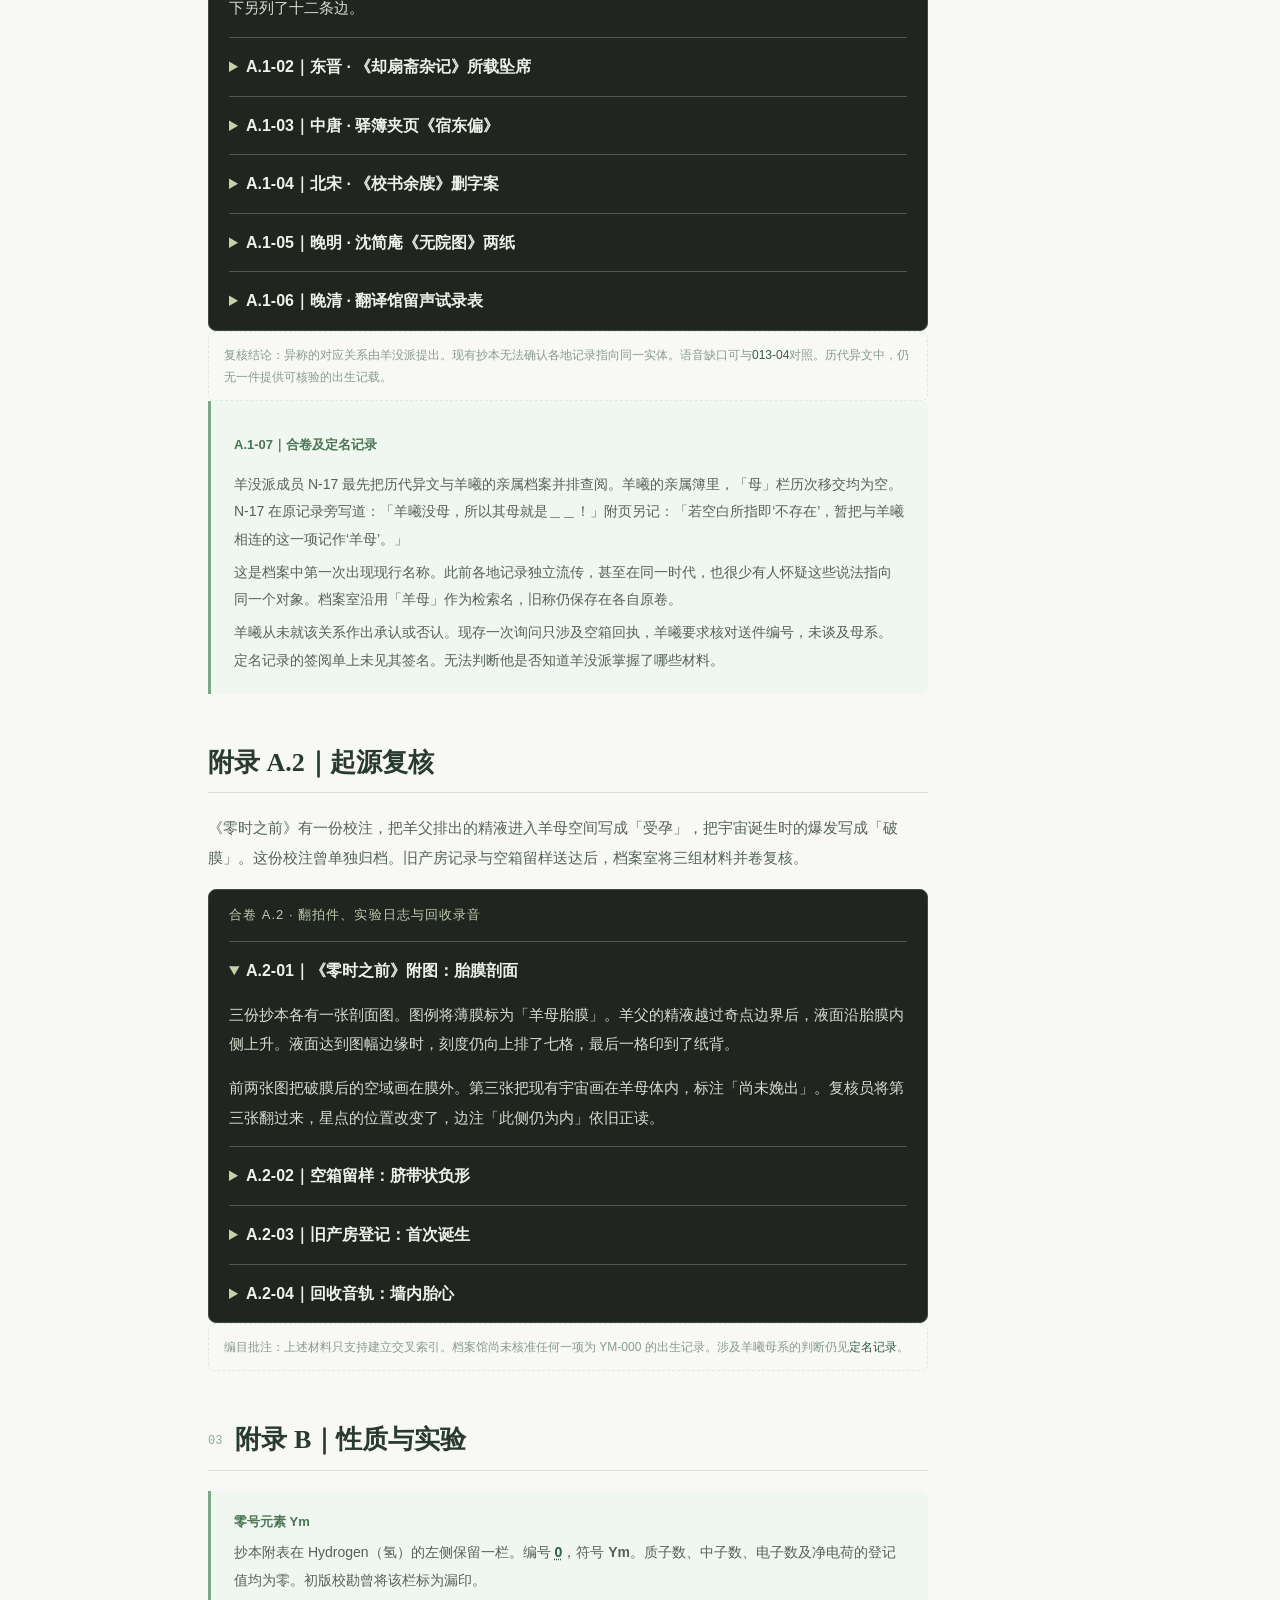
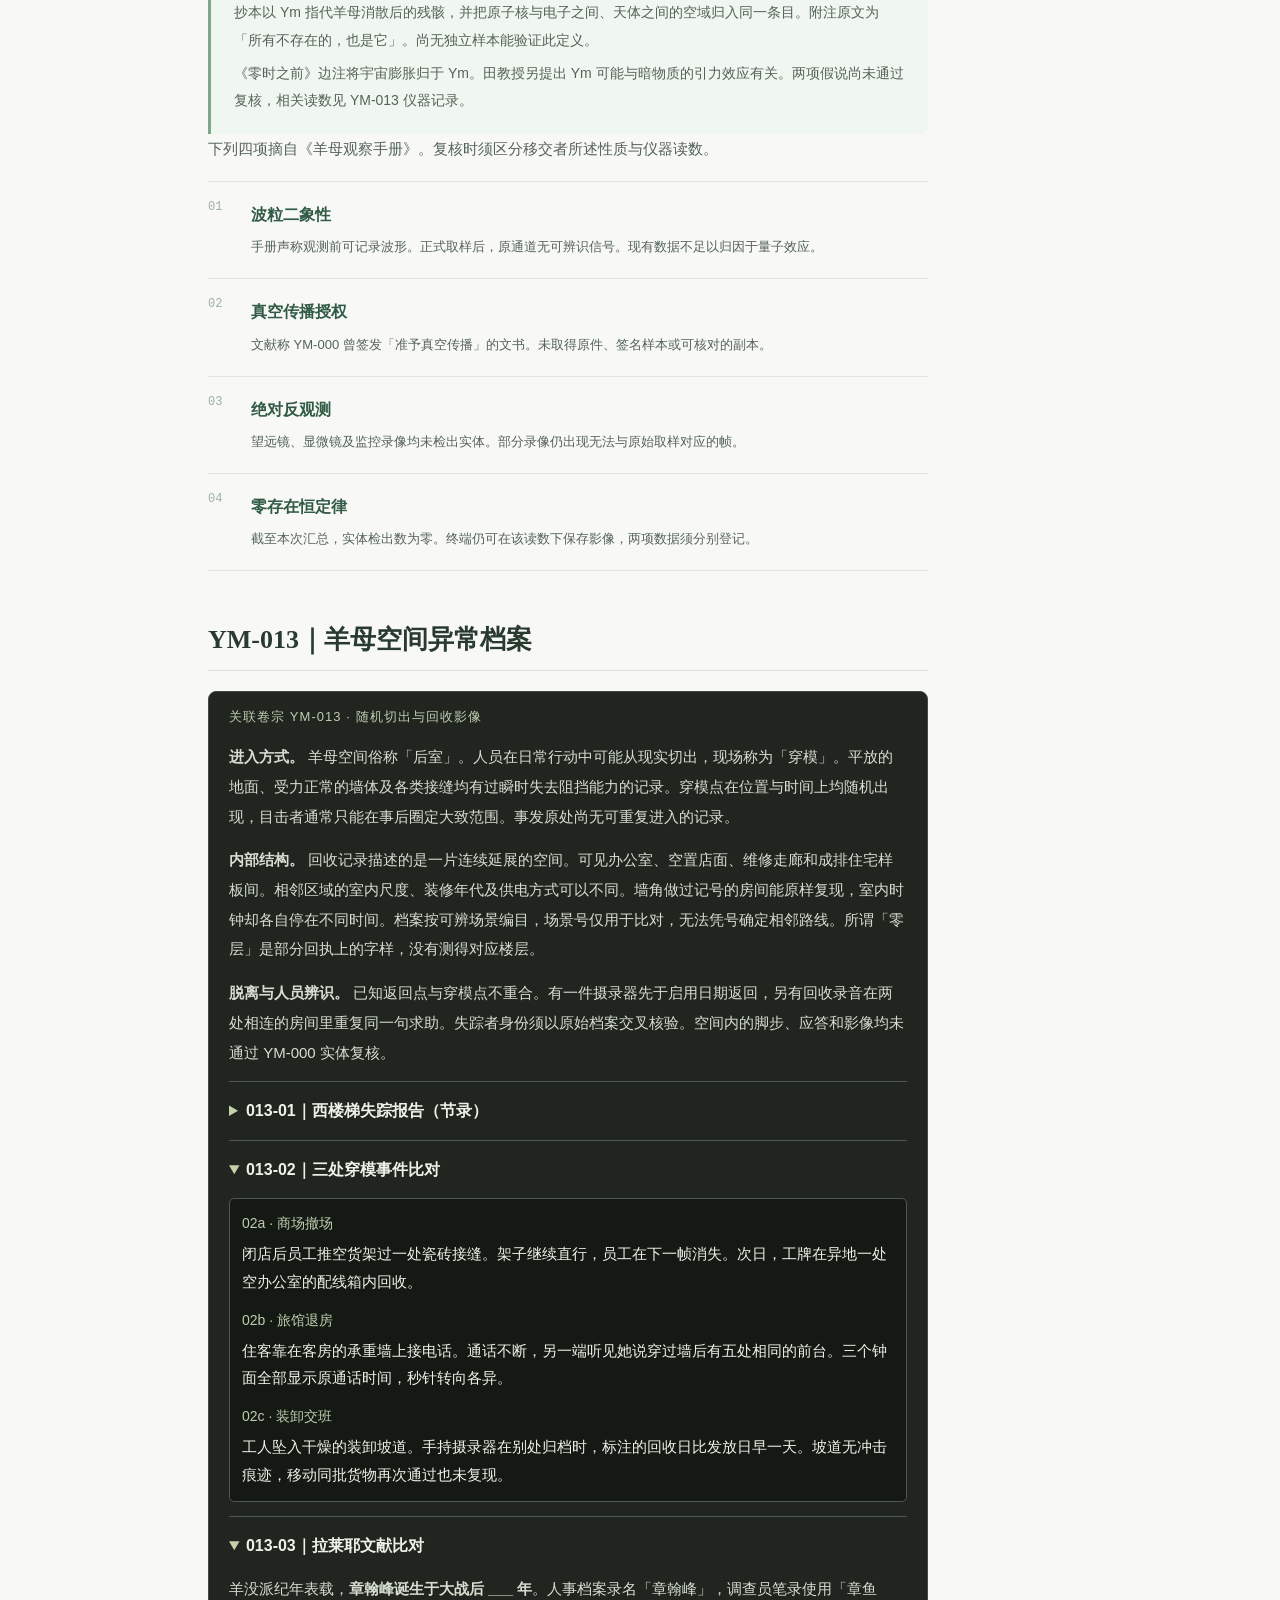
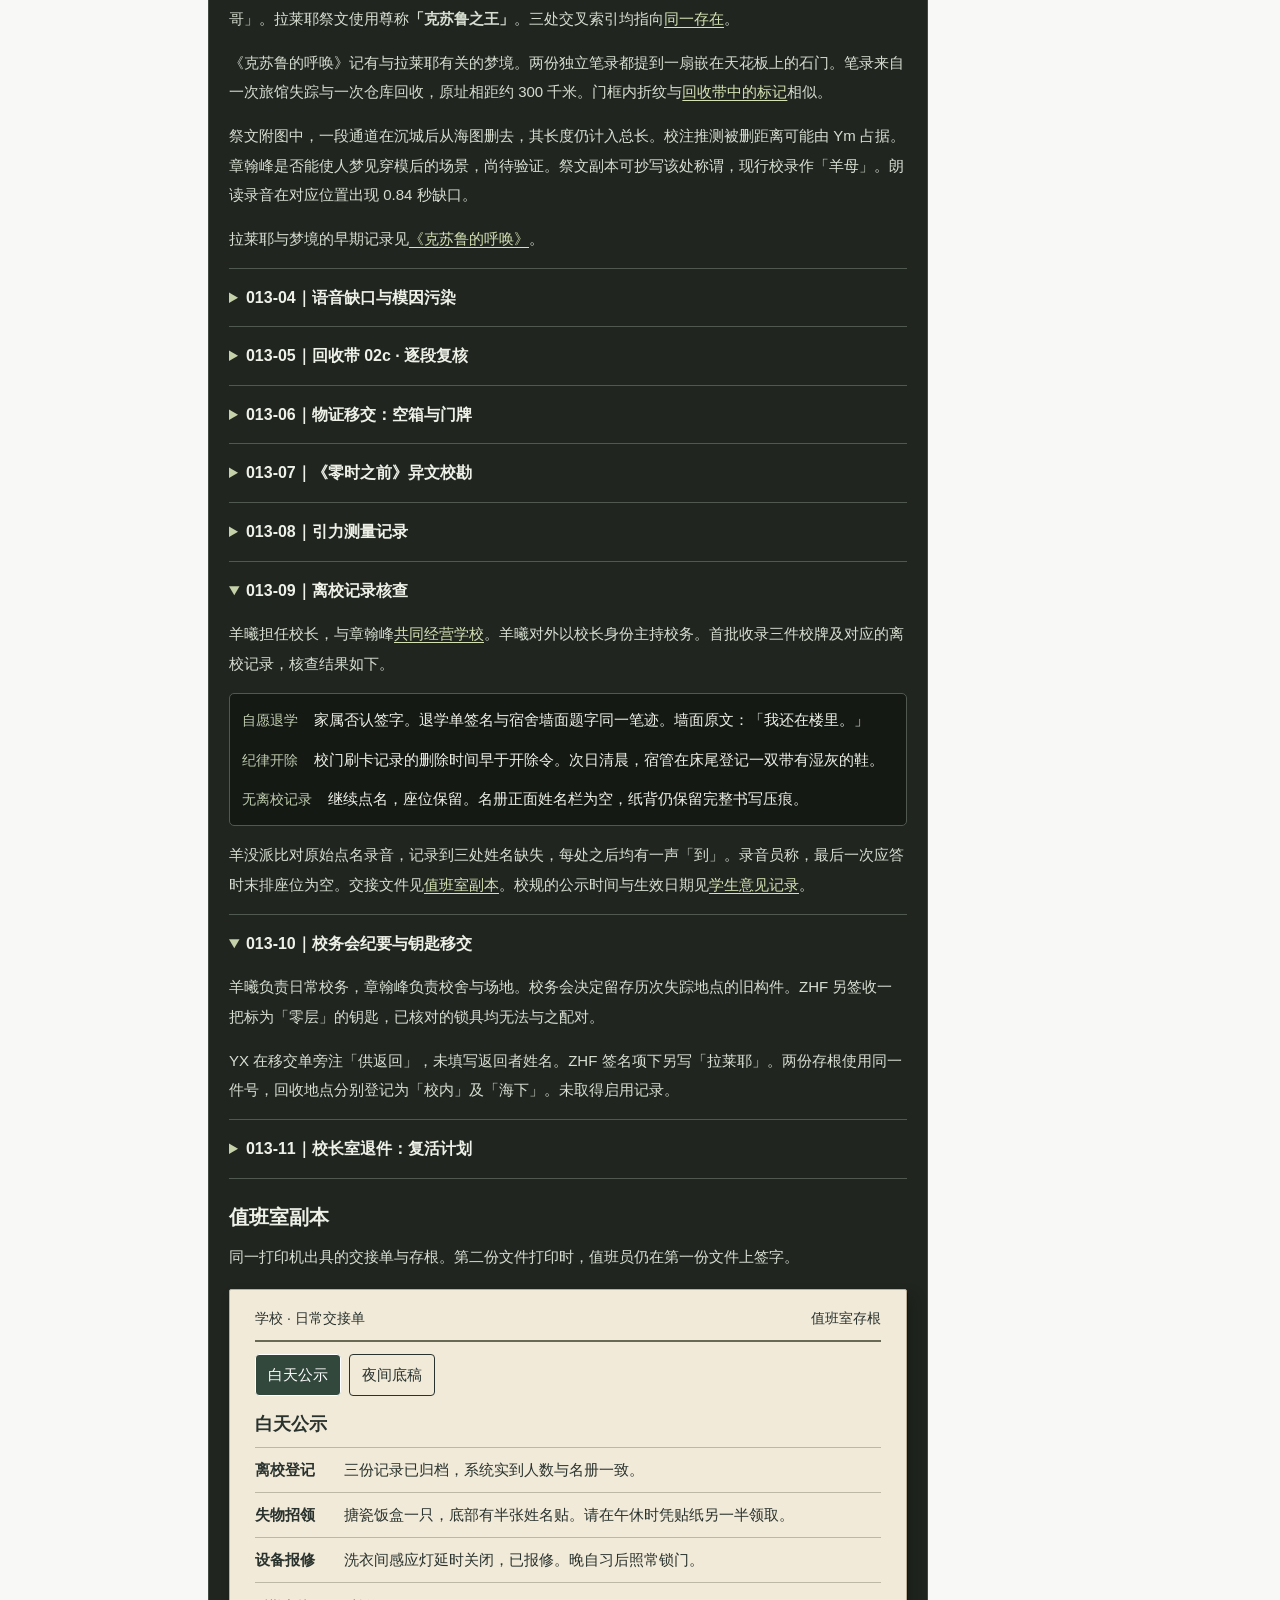
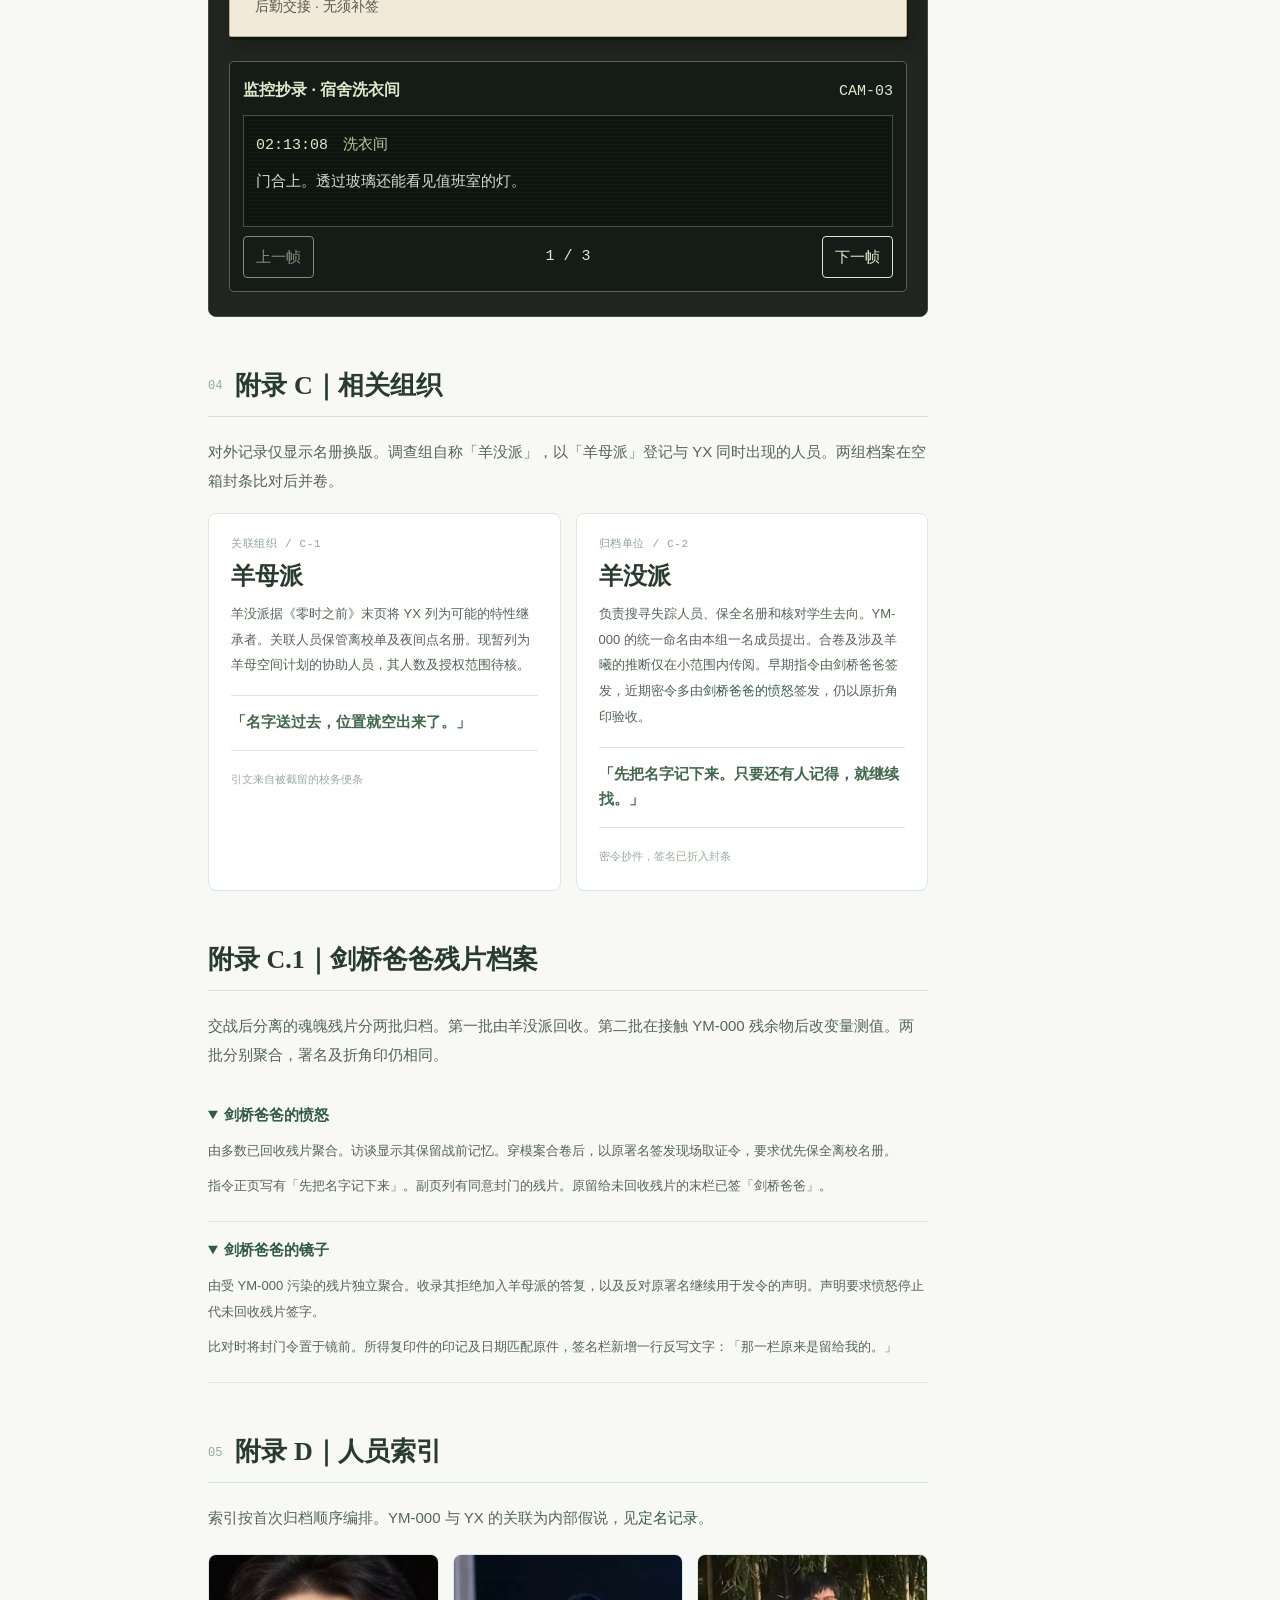
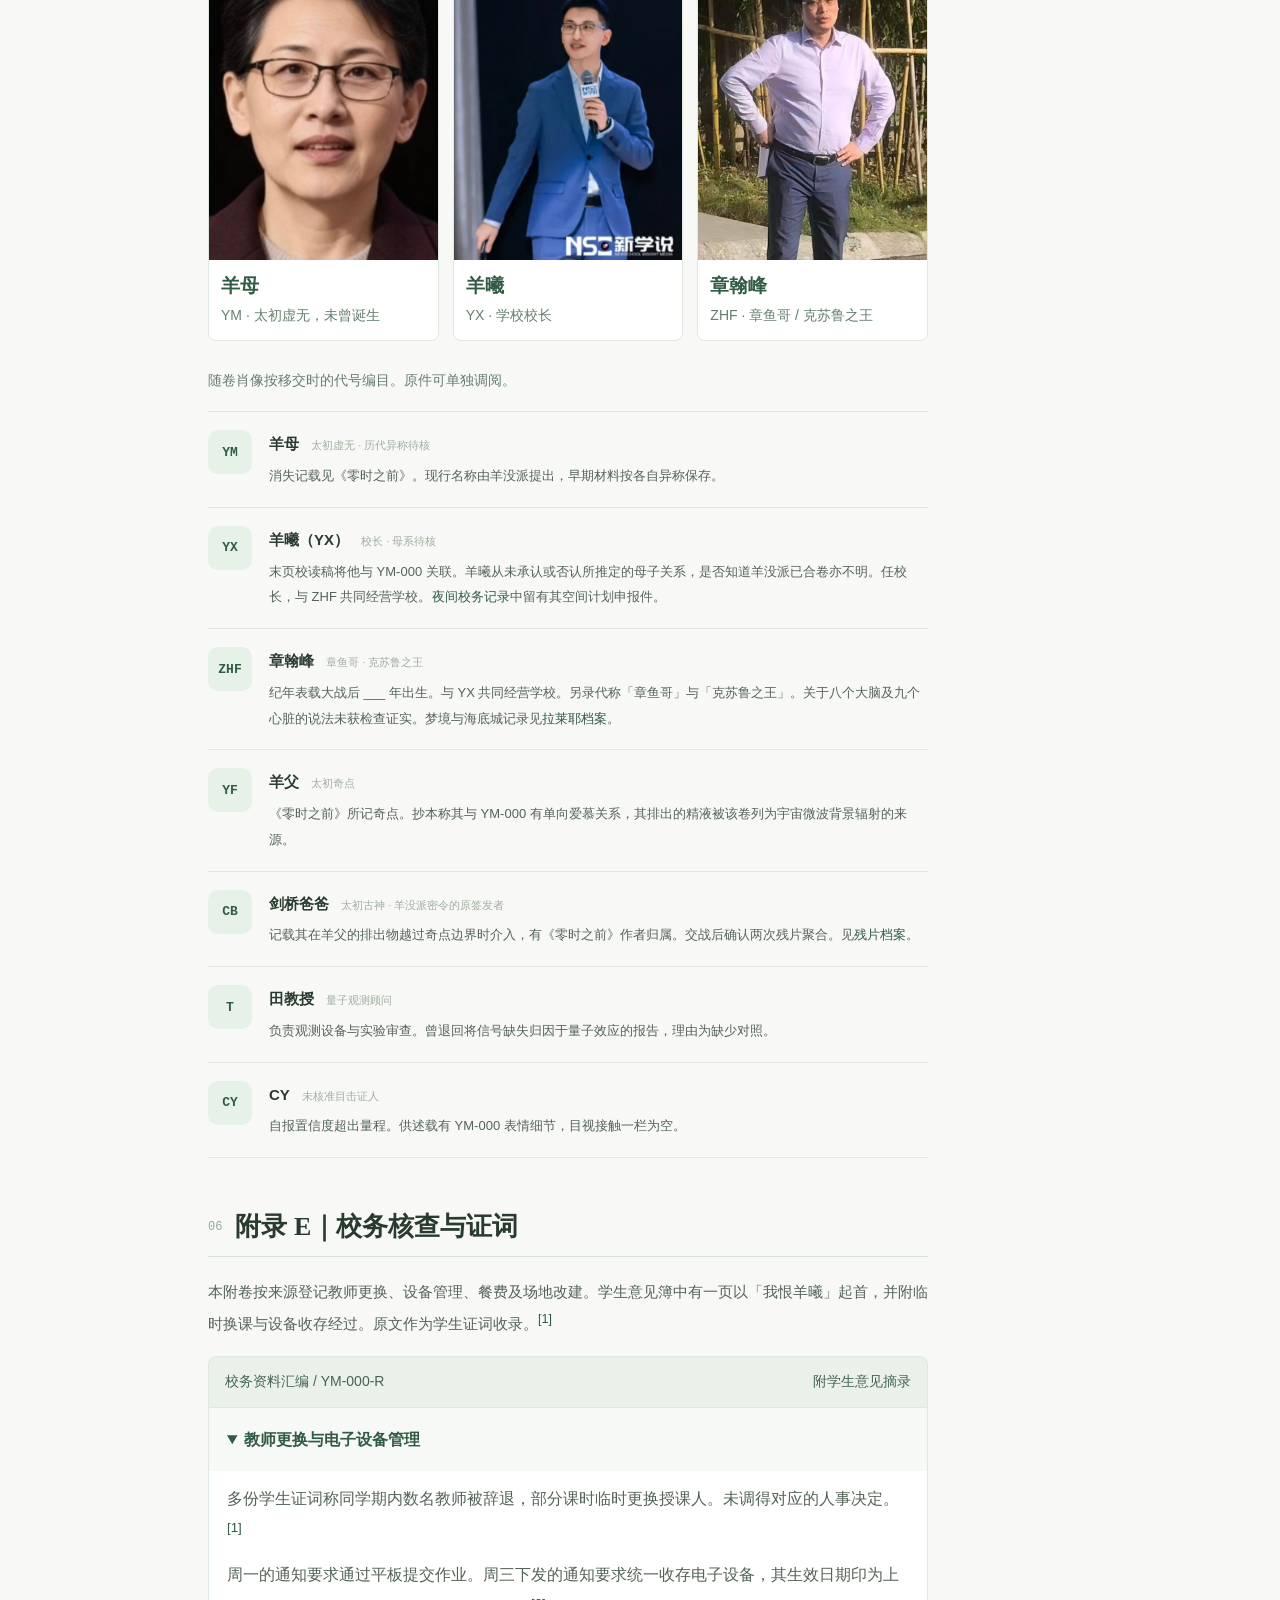
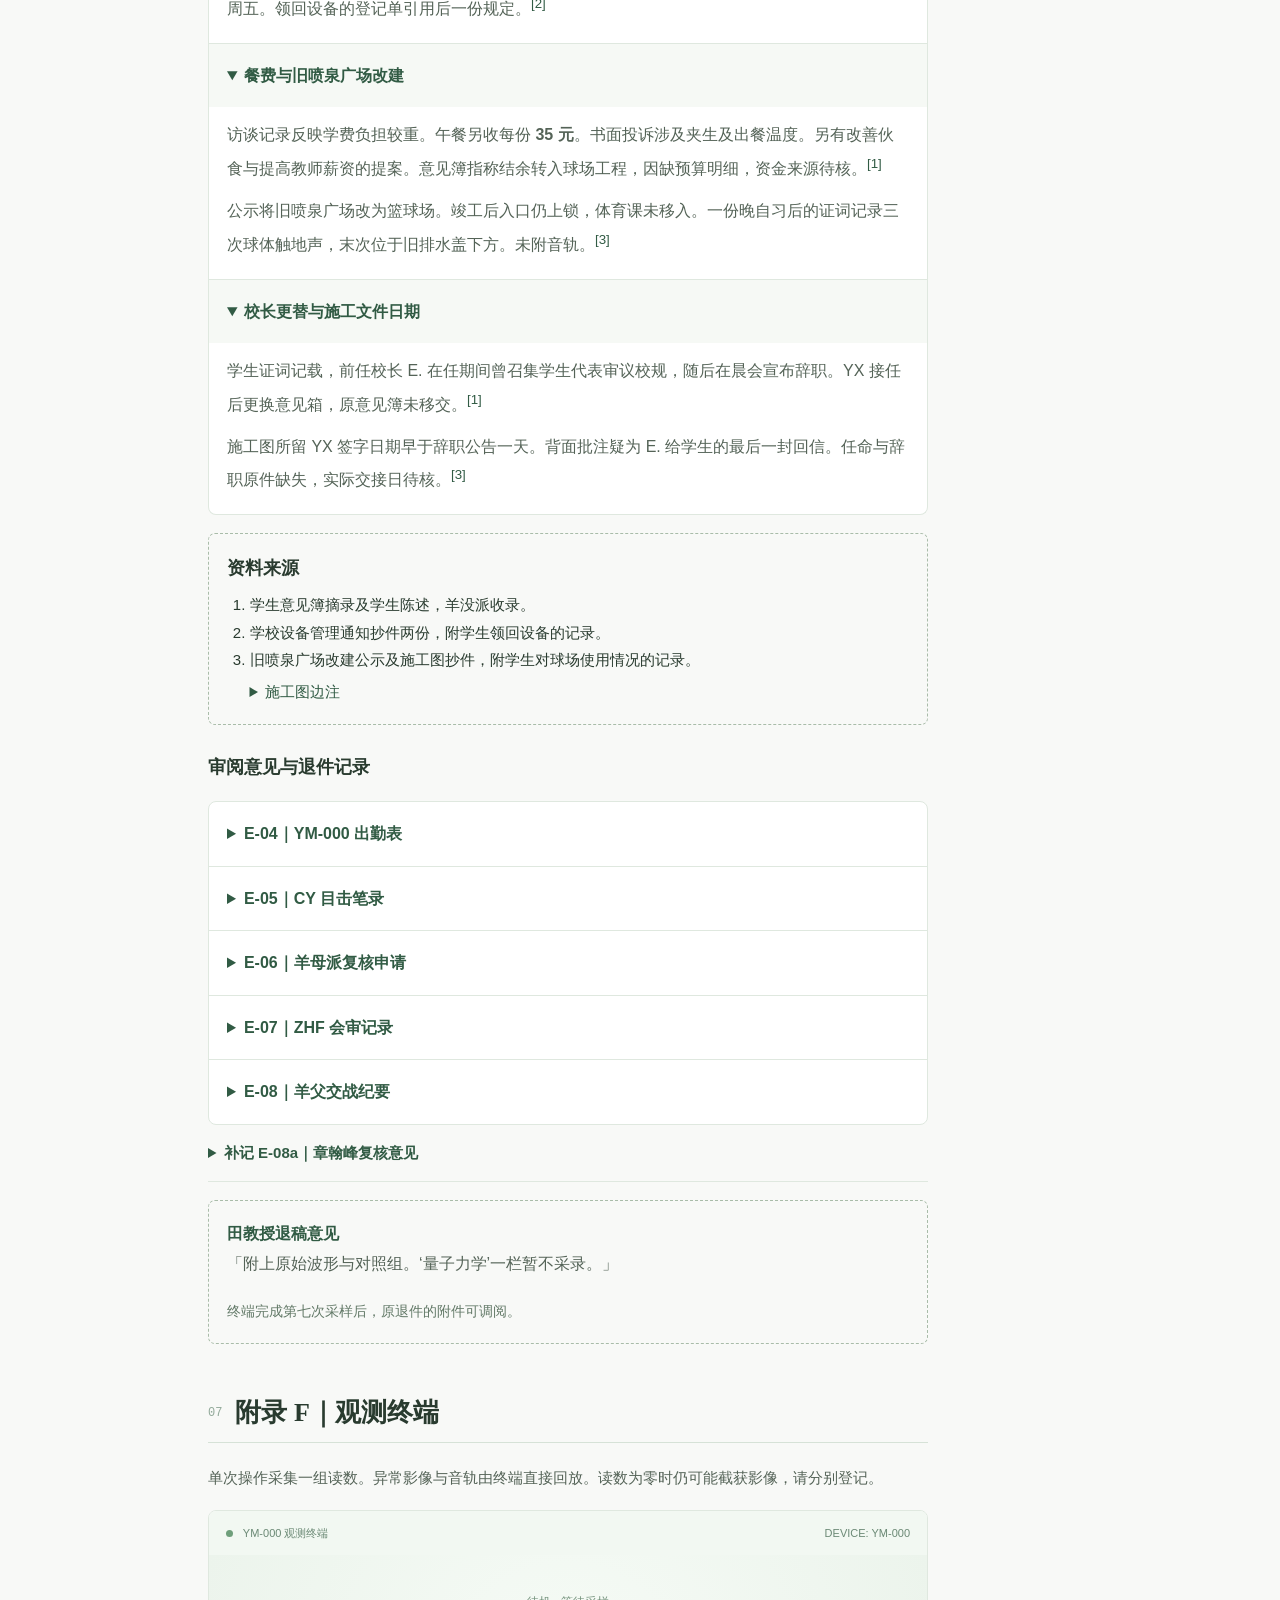
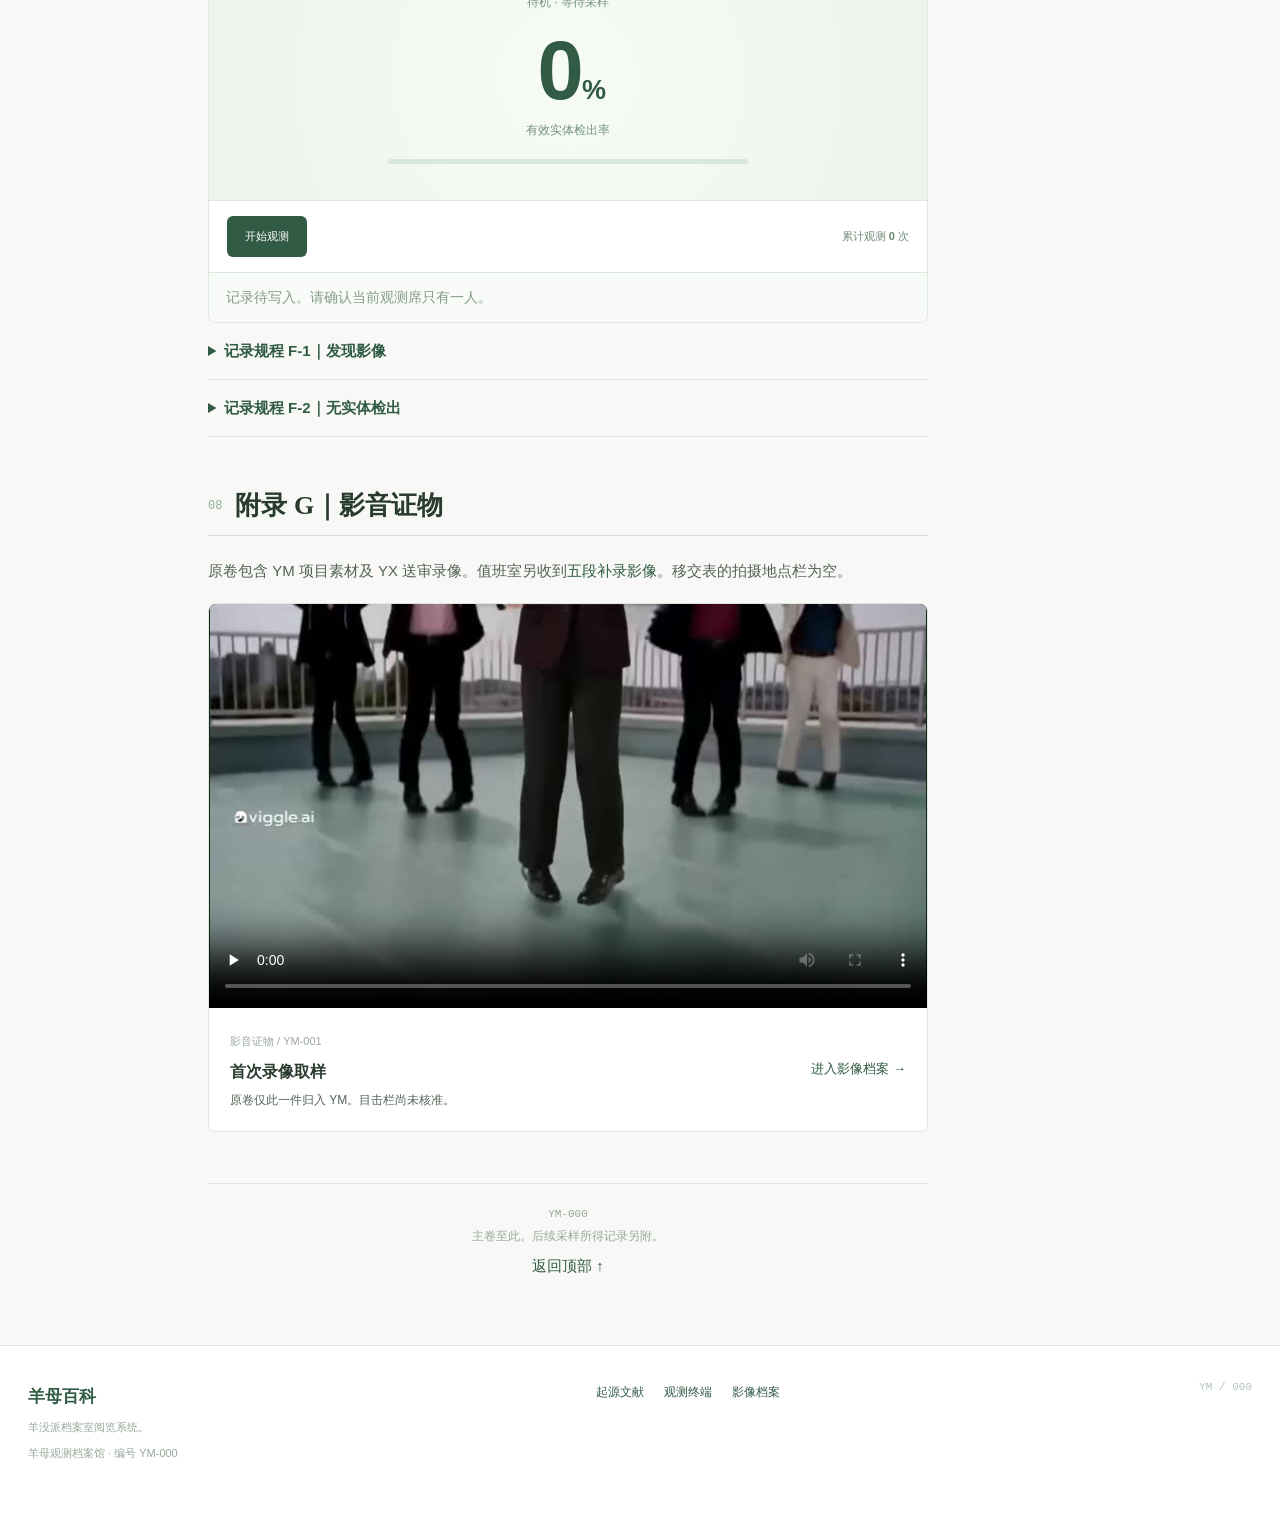
==== commit 5cb070c6: "Clarify the body-horror clues in the origin supplement" ====
--- a/index.html
+++ b/index.html
@@ -7,7 +7,7 @@
   <meta name="description" content="YM-000 阅览副本。收录现实穿模事件、历代异文、失踪调查与影音附卷。">
   <title>羊母 YM-000｜羊母百科</title>
   <link rel="stylesheet" href="style.css?v=ym000-r24">
-  <script src="script.js?v=ym000-r24" defer></script>
+  <script src="script.js?v=ym000-r25" defer></script>
 </head>
 <body data-page="home">
   <a class="skip" href="#main">跳至正文</a>
@@ -118,28 +118,28 @@
 
         <section id="origin-addenda" class="content-section" aria-labelledby="origin-addenda-title">
           <div class="section-heading"><h2 id="origin-addenda-title">附录 A.2｜起源复核</h2></div>
-          <p>本卷收录《零时之前》的膜状附图、首件空箱留样及旧产科文书。三组材料分别移交。最初整理时，古卷中的词语按图形标注处理，产科文书中的同类词语按原登记保留。</p>
+          <p>《零时之前》有一份校注，把羊父排出的精液进入羊母空间写成「受孕」，把宇宙诞生时的爆发写成「破膜」。这份校注曾单独归档。旧产房记录与空箱留样送达后，档案室将三组材料并卷复核。</p>
           <div class="space-archive">
             <p class="space-archive-id">合卷 A.2 · 翻拍件、实验日志与回收录音</p>
             <details id="membrane-drawing" open>
-              <summary>A.2-01｜《零时之前》附图：膜内与膜外</summary>
-              <p>三份抄本各有一张薄膜剖面图。精液越过奇点边界后，图中液面沿膜内一侧上升。液面达到图幅边缘时，刻度仍向上排了七格，最后一格印到了纸背。</p>
-              <p>图下注有「排出」「破膜」二项，无可辨的娩出物。两张抄本将破膜后的空域画在膜外，第三张仍画在膜内。复核员将第三张翻过来，星点的位置改变了，边注「此侧仍为内」依旧正读。</p>
+              <summary>A.2-01｜《零时之前》附图：胎膜剖面</summary>
+              <p>三份抄本各有一张剖面图。图例将薄膜标为「羊母胎膜」。羊父的精液越过奇点边界后，液面沿胎膜内侧上升。液面达到图幅边缘时，刻度仍向上排了七格，最后一格印到了纸背。</p>
+              <p>前两张图把破膜后的空域画在膜外。第三张把现有宇宙画在羊母体内，标注「尚未娩出」。复核员将第三张翻过来，星点的位置改变了，边注「此侧仍为内」依旧正读。</p>
             </details>
             <details id="negative-cord">
               <summary>A.2-02｜空箱留样：脐带状负形</summary>
-              <p>对首件空箱进行断层扫描，读数未检出组织。逐层复核时，背景噪点的缺失区连成一条螺旋管状轮廓。图中轮廓穿过完整的金属封条，在箱外仍延伸了两厘米。</p>
-              <p>监测记录显示，管径每隔约两秒缩小一次。该变化持续至仪器断电。次日开启空箱，录音中出现三次与停机前间隔相同的闷响。留样单须填写取样部位，解剖顾问在该栏写了「断端」，随后询问另一端是否已收到。</p>
+              <p>首件空箱的断层扫描未检出组织。逐层复核时，缺失的噪点连成一条螺旋管状轮廓。解剖顾问按形态判为疑似脐带。其一端附于箱底，展开处近似胎盘。另一端穿过完好的金属封条，在箱外仍搏动。</p>
+              <p>管径每隔约两秒收缩一次。扫描结束后，工作人员按规程打开空箱，箱外传来三次同样间隔的闷响。解剖顾问在取样单上写了「母体端」，另注明：「胎儿端随箱带回。封条在哪一侧割断，尚待复核。」</p>
             </details>
             <details id="delivery-register">
               <summary>A.2-03｜旧产房登记：首次诞生</summary>
               <p>一件手持摄录器从羊母空间返回，随盒带回一册医院产房登记。院址已拆除。页眉所记日期早于该院开业，值班员工号则在停业前的工资表中出现。</p>
-              <p>册内共有四次「首次诞生」。四条记录的时间相隔一日，末尾均写「已破膜，继续等待」。产妇栏无姓名。娩出栏分别录得「第二扇门」「墙后有人应答」「原房间」及一组方位角。回收摄录器的镜头在最后一次开机时朝向该方位。</p>
+              <p>册内连续四日登记「首次诞生」。每一页都有宫缩间隔与破膜时间，产妇栏均空。第二次分娩记录写明：「娩出物为一间房。门朝产床一侧打开。助产员进入后，仍可从腹壁处听到她报数。」该页随附的原始平面图上，产房外侧没有供新房间占用的面积。</p>
             </details>
             <details id="delivery-audio">
-              <summary>A.2-04｜回收音轨：双路心音</summary>
-              <p>旧产房摄录器的回收带里有两组脉冲。近路在拍摄者停步时减慢，远路始终维持每分钟 136 次。画面朝向空床时，两组信号交换远近。收音员将后者标为床侧通道，标签经第二人复核未改。</p>
-              <p>音轨末段有一句「母体可以离开了」。随后响起推床轮滚动声，近路收音被带向走廊，远路仍在原位。最后一帧中床已推出，固定在墙上的插座旁贴着一枚腕带。腕带上登记的床号与摄录器移交箱编号相同。</p>
+              <summary>A.2-04｜回收音轨：墙内胎心</summary>
+              <p>旧产房的回收带录得两组心音。复核员将其中每分钟 136 次的一组登记为疑似胎心。摄录器贴近空床时音量不变，贴近墙面时突然升高。墙体图纸显示该处为实心砖墙。</p>
+              <p>音轨末段先有人说「母体可以离开了」，随即传来推床滚轮声。推床出门后，胎心仍可听见。另一人问：「还在她里面吗？」停顿后，有人回答：「还在我们里面。」最后一帧中，墙上的腕带印着摄录器移交箱的编号。</p>
             </details>
           </div>
           <div class="inline-aside">编目批注：上述材料只支持建立交叉索引。档案馆尚未核准任何一项为 YM-000 的出生记录。涉及羊曦母系的判断仍见<a href="#naming-record">定名记录</a>。</div>
